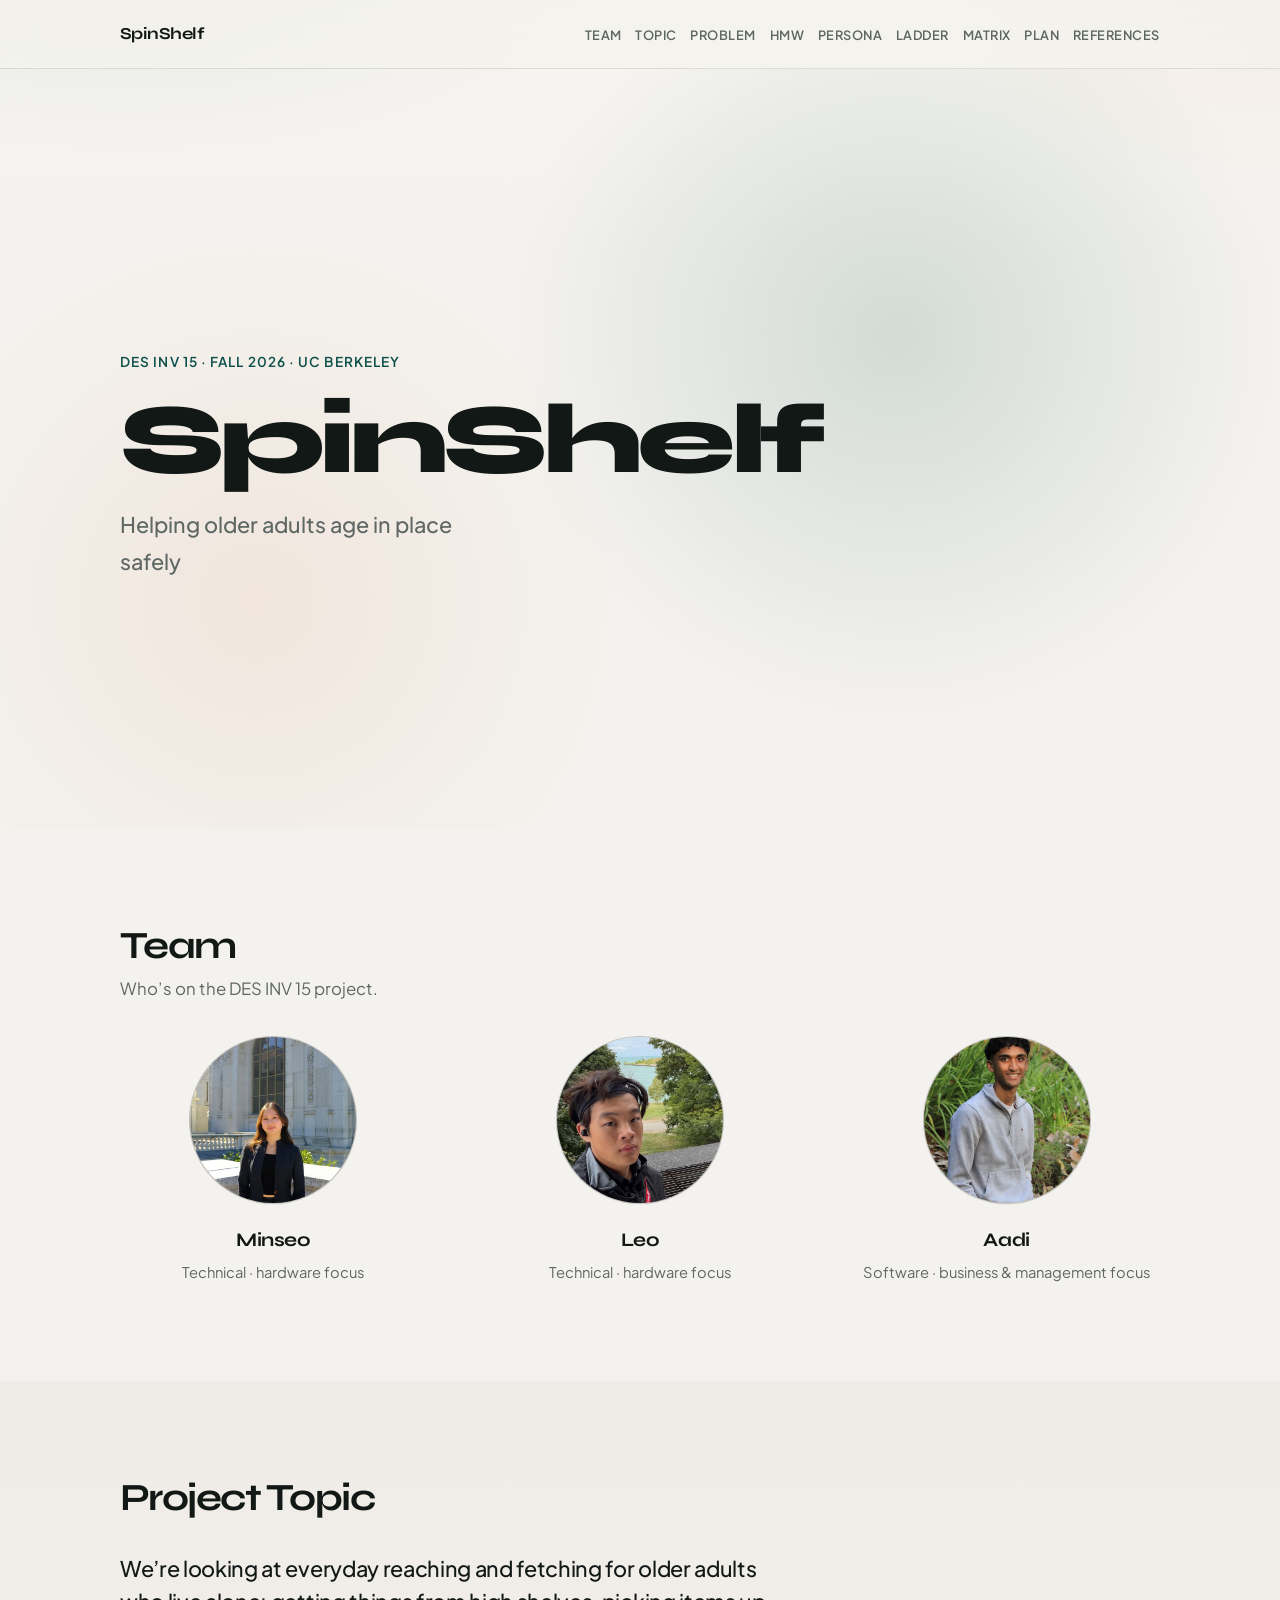
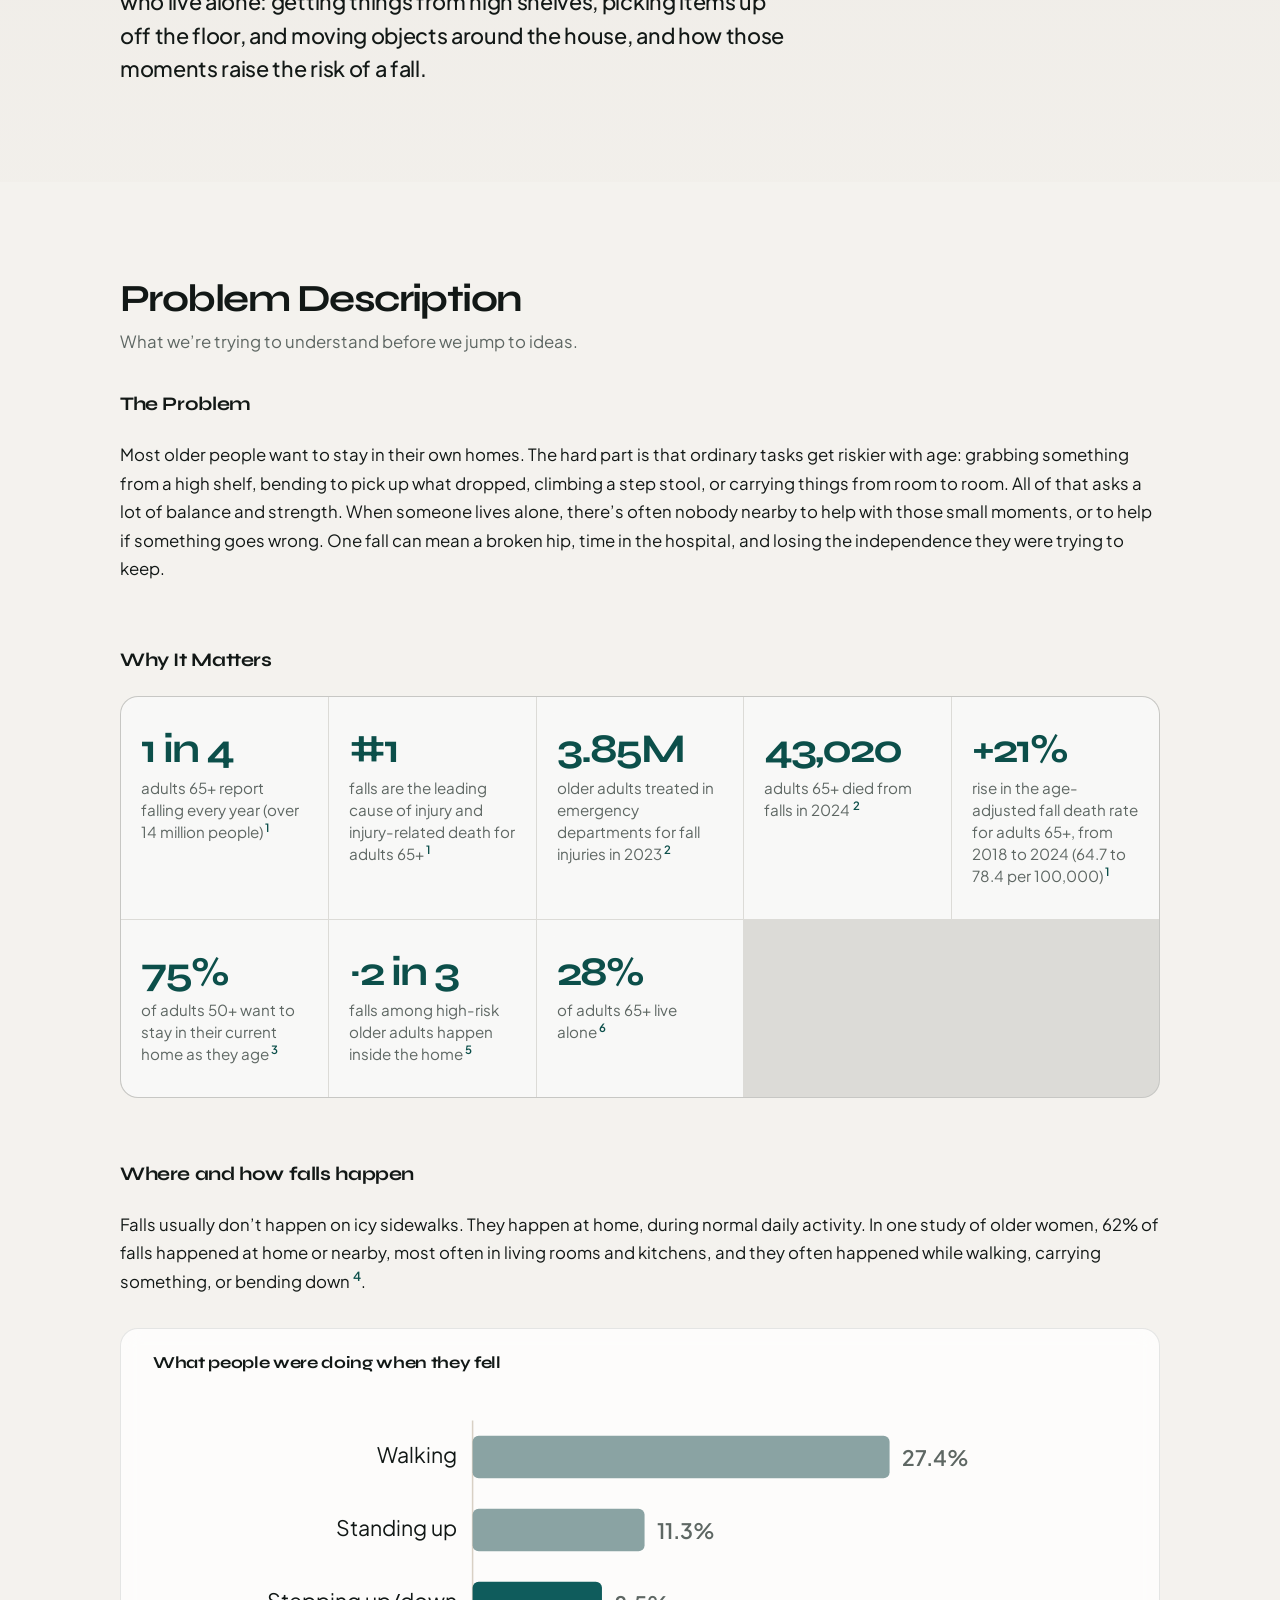
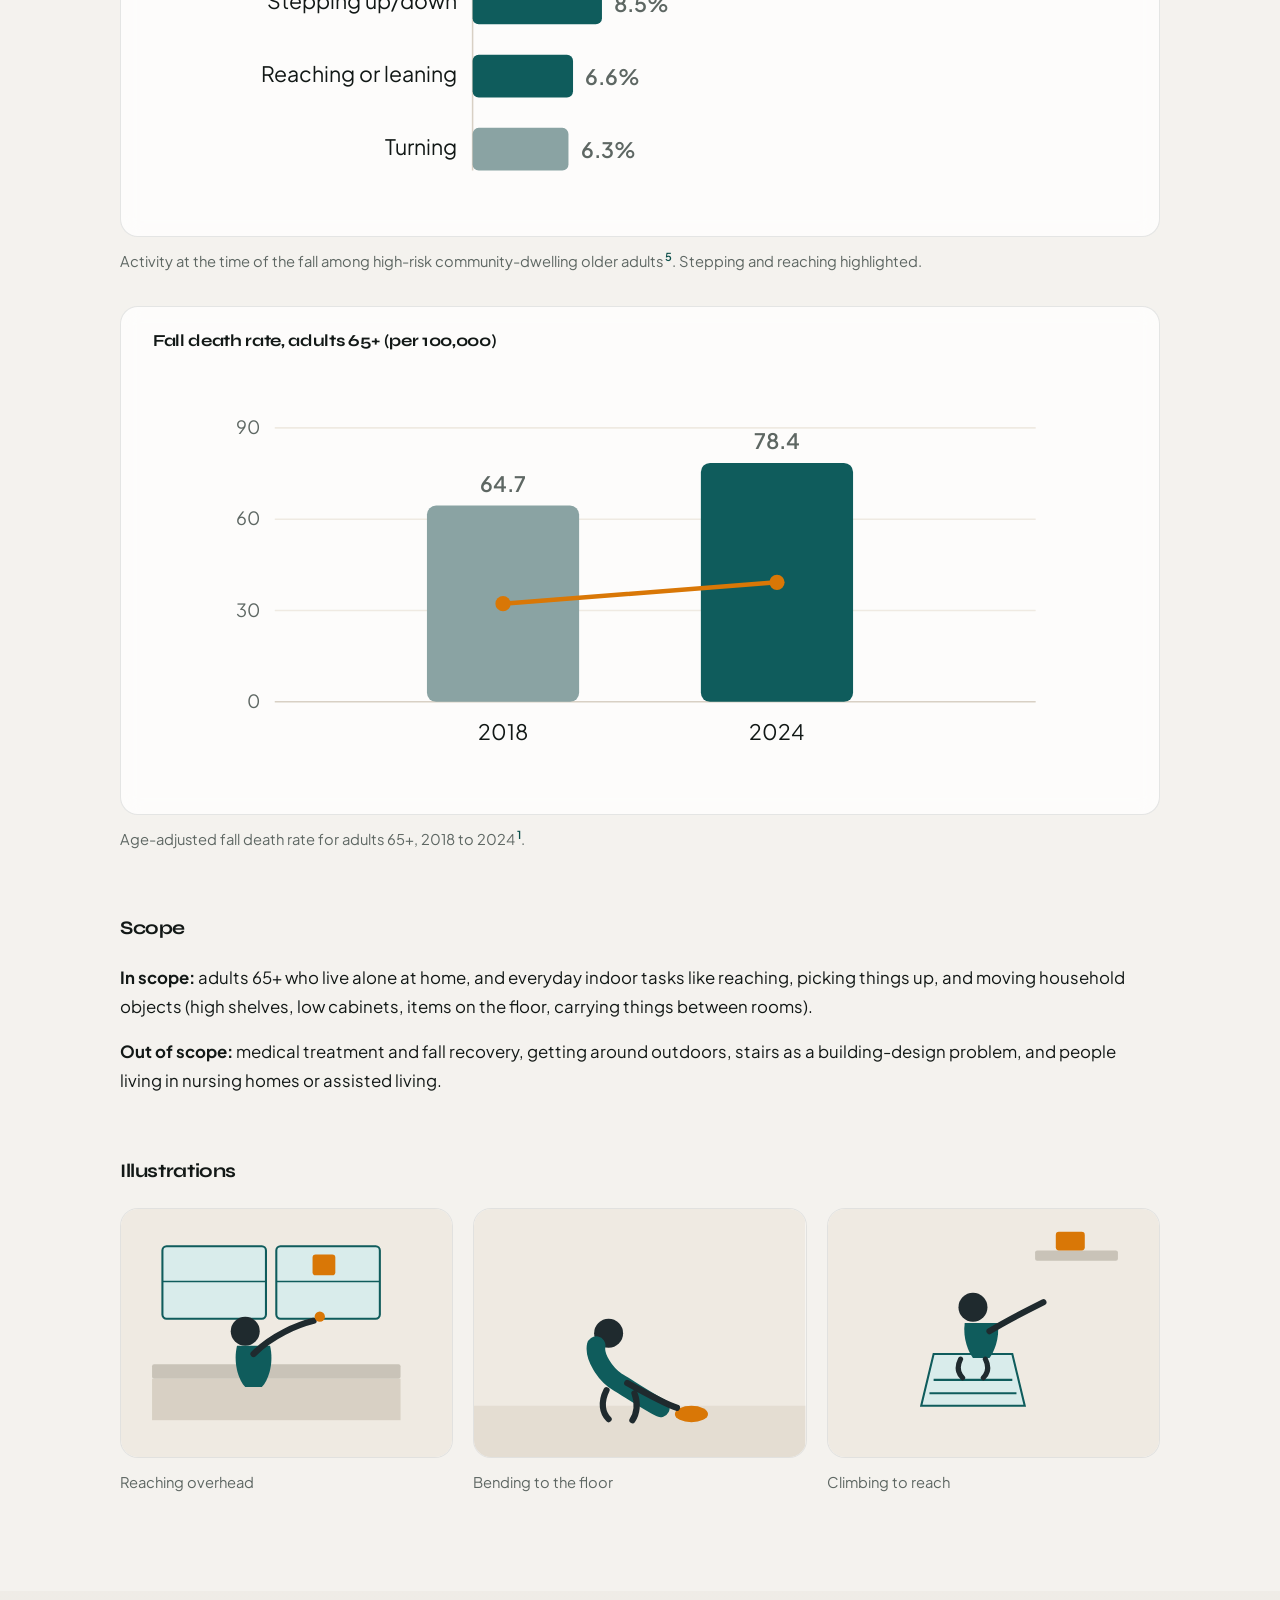
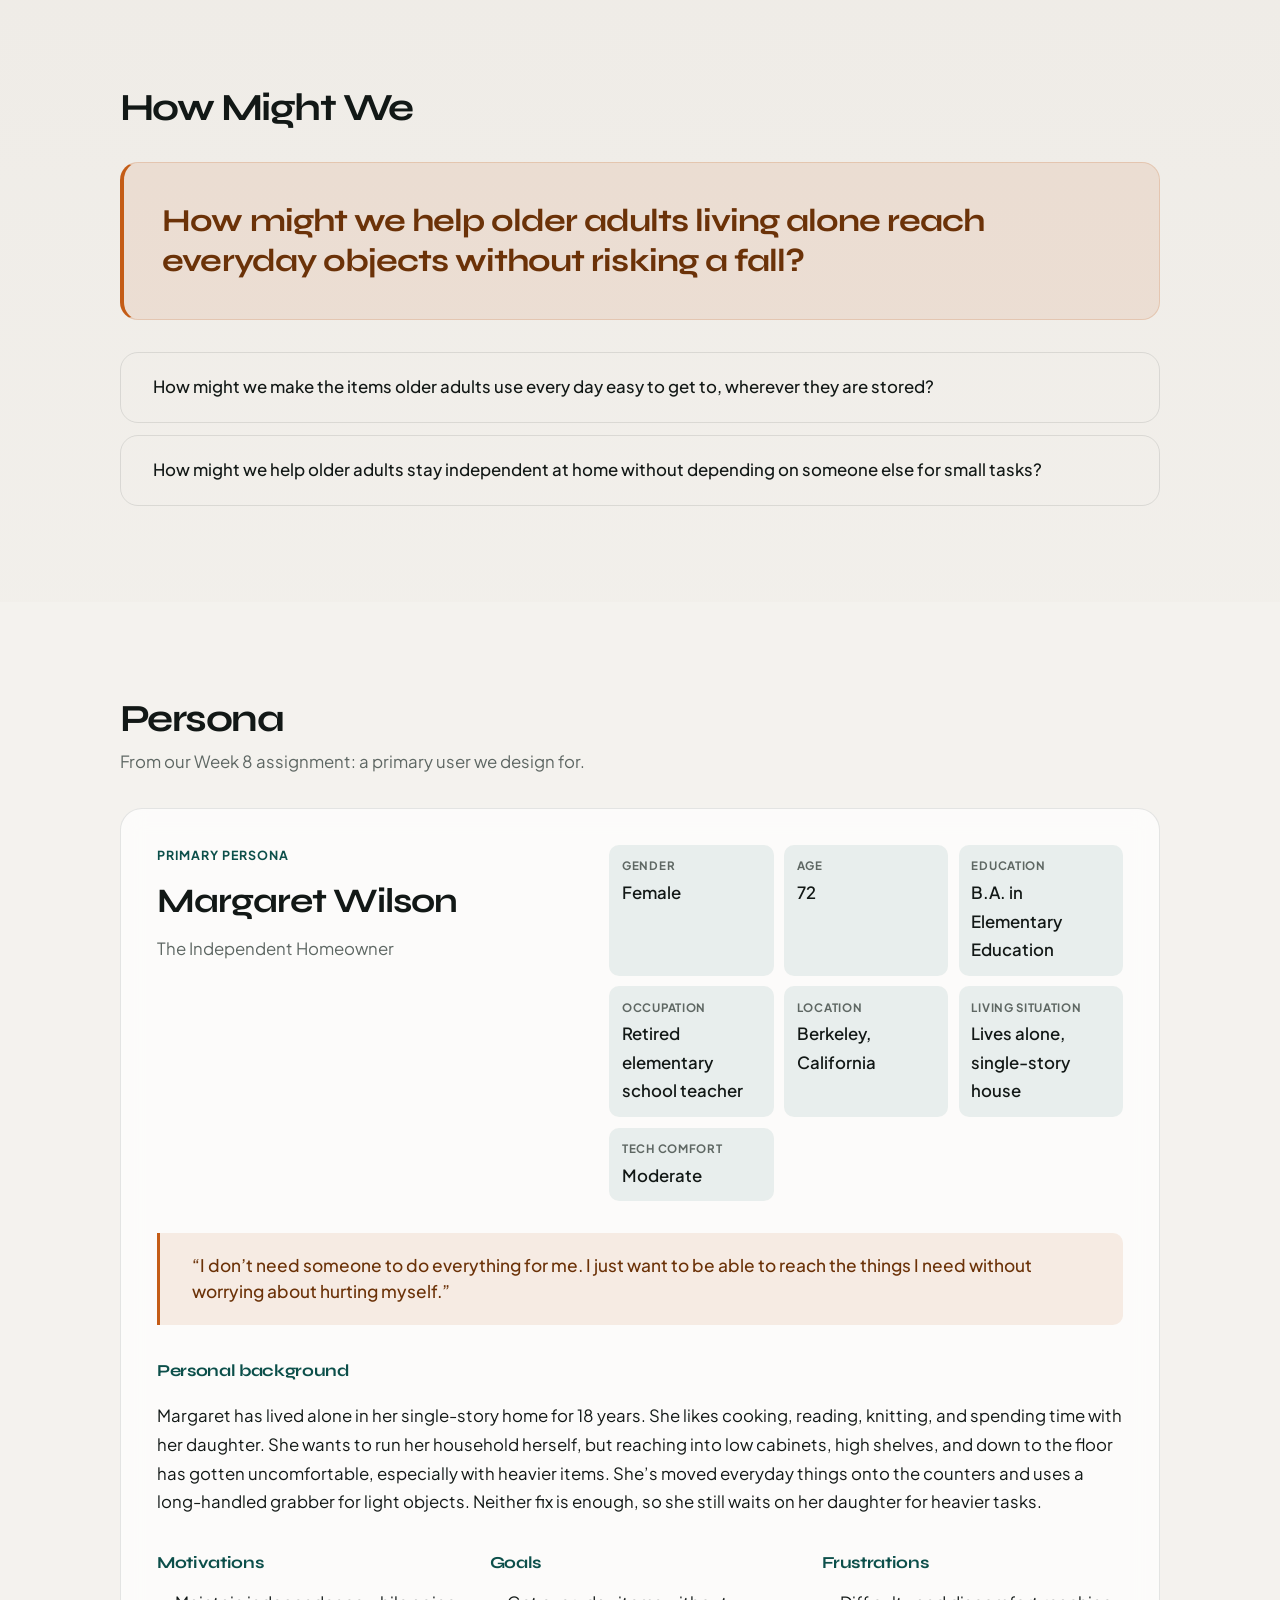
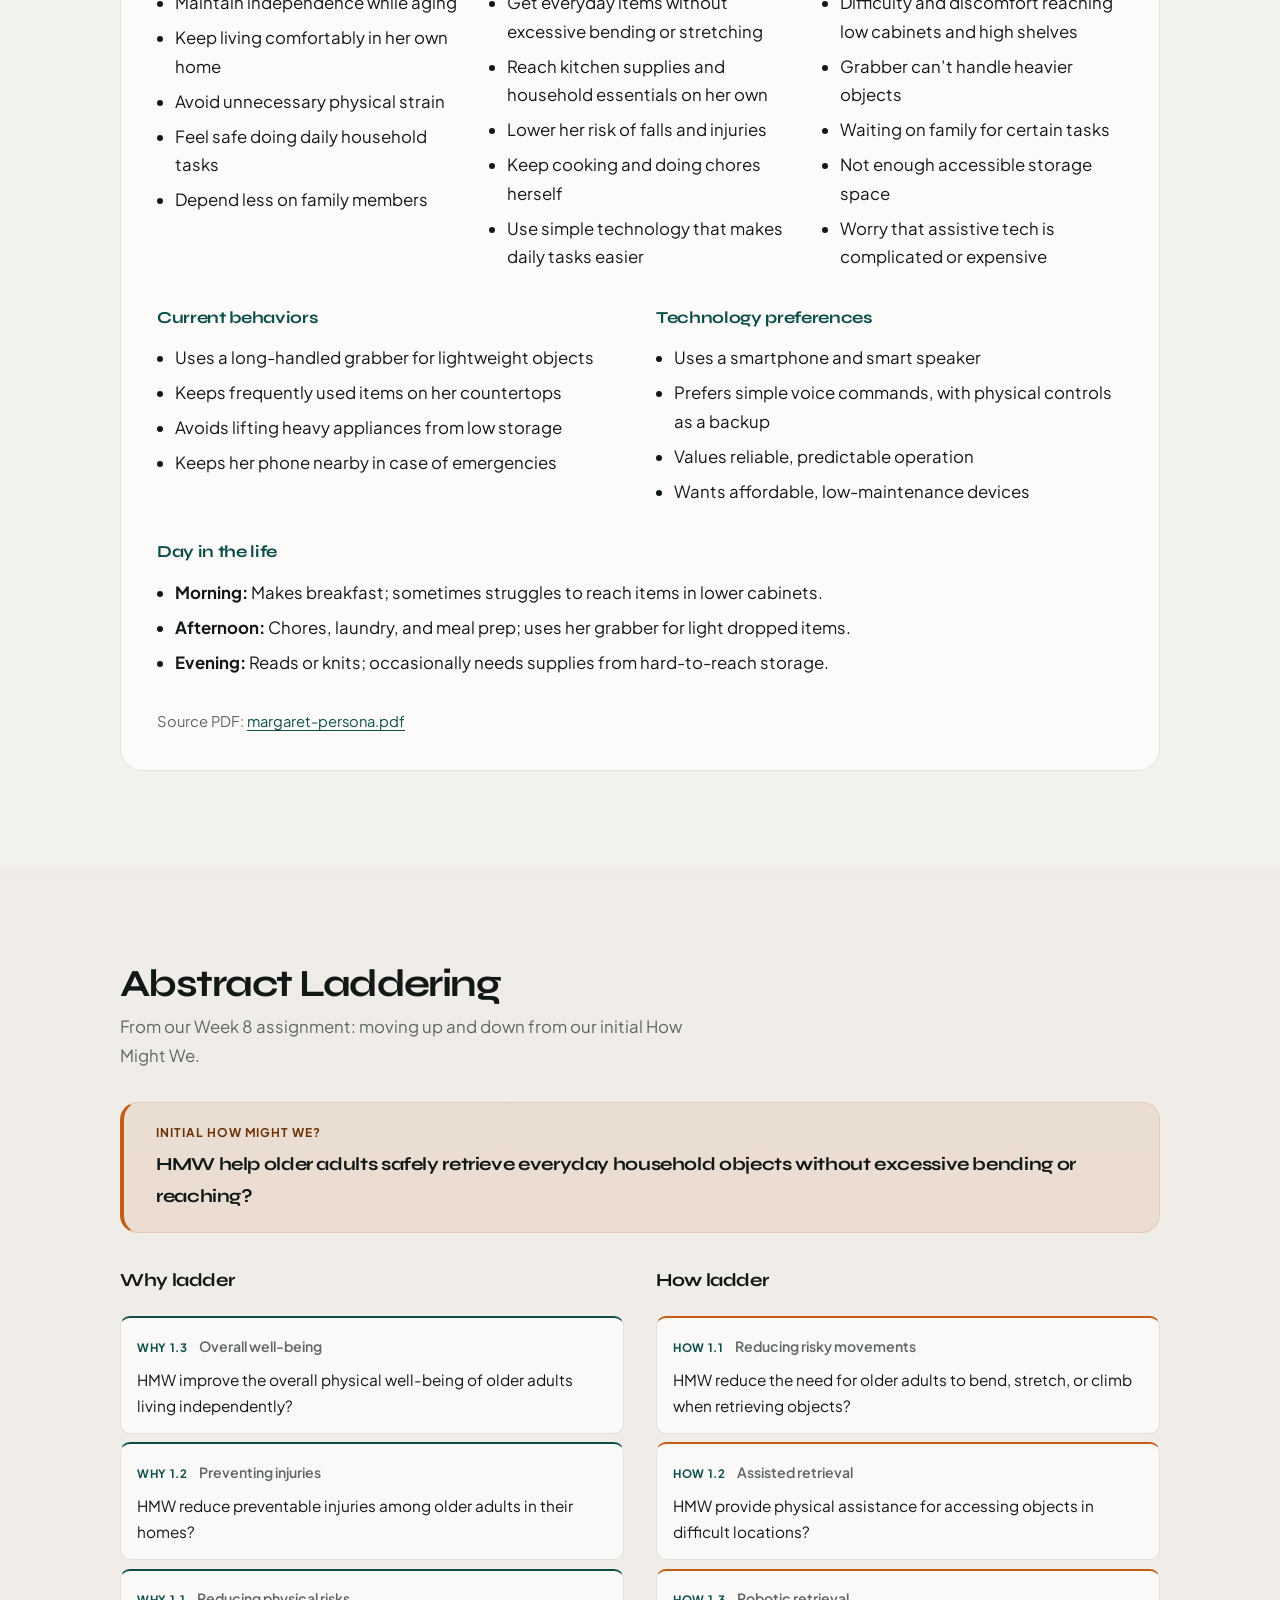
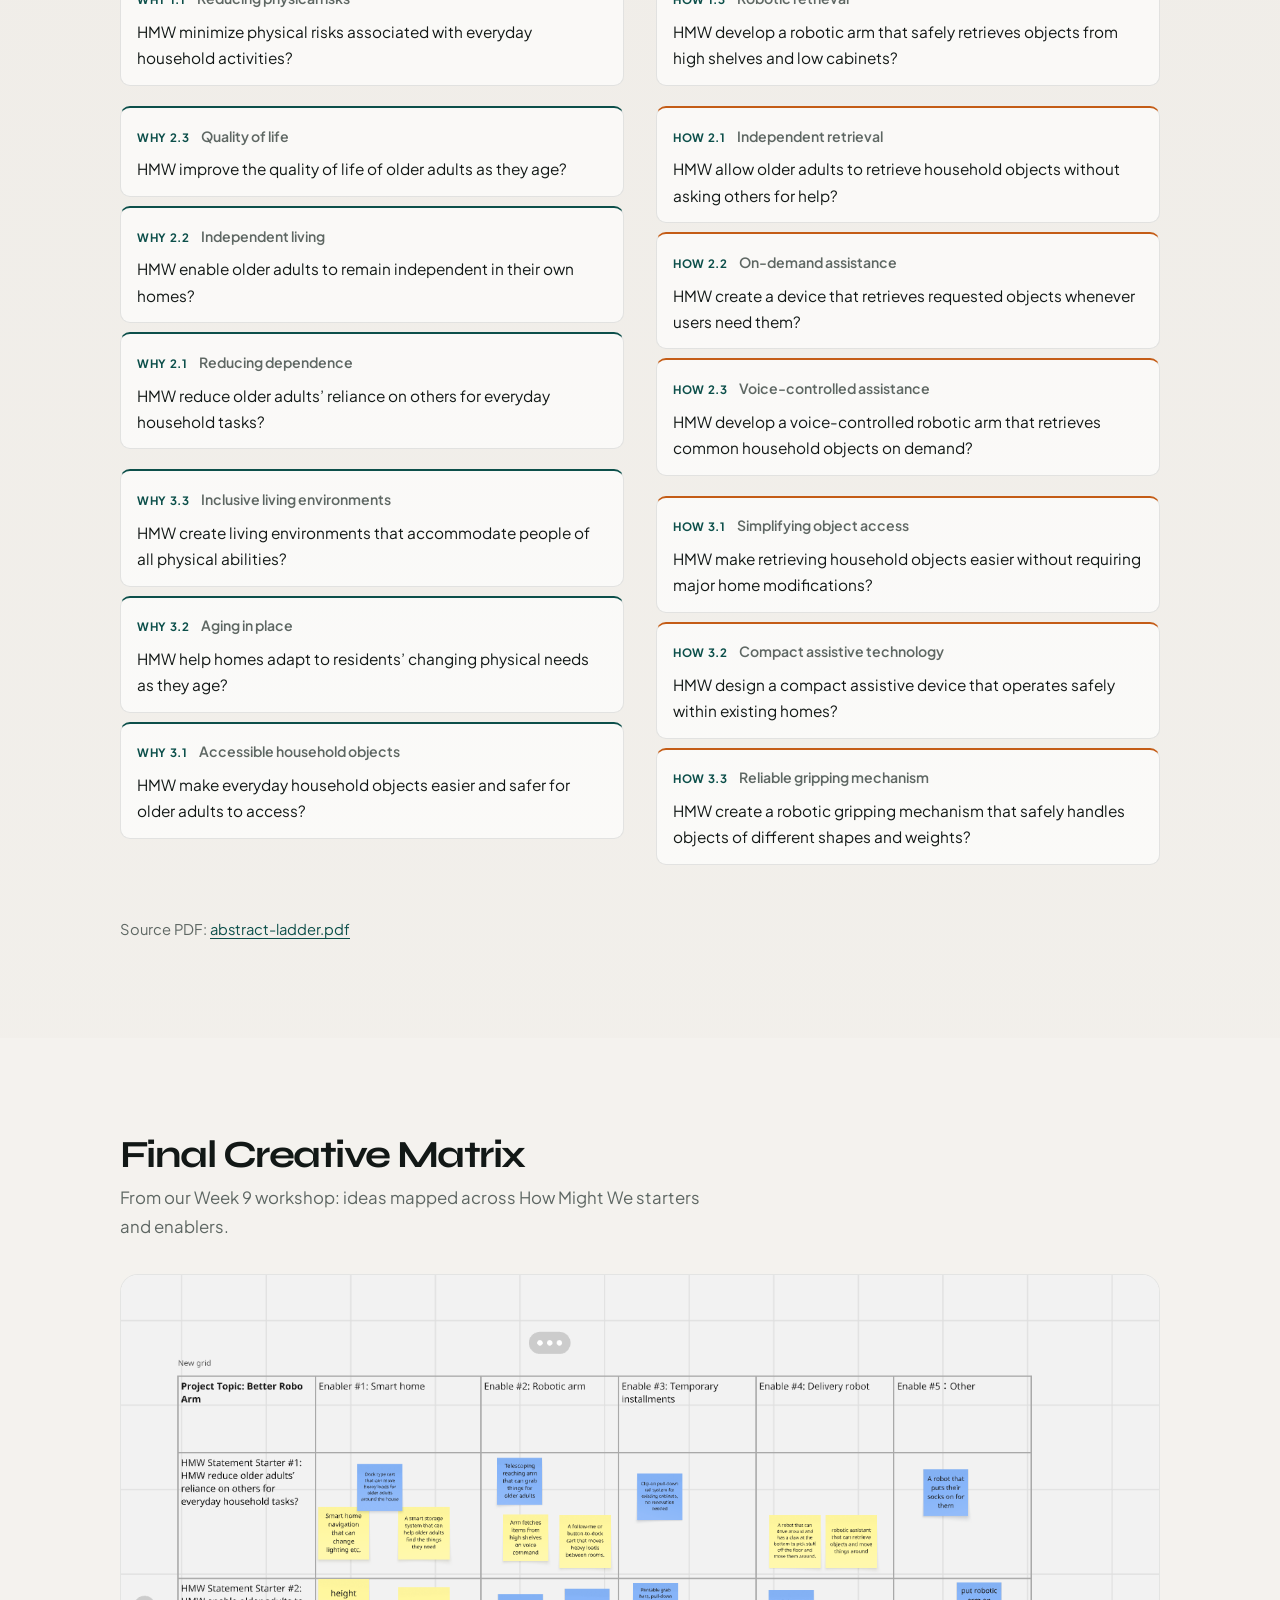
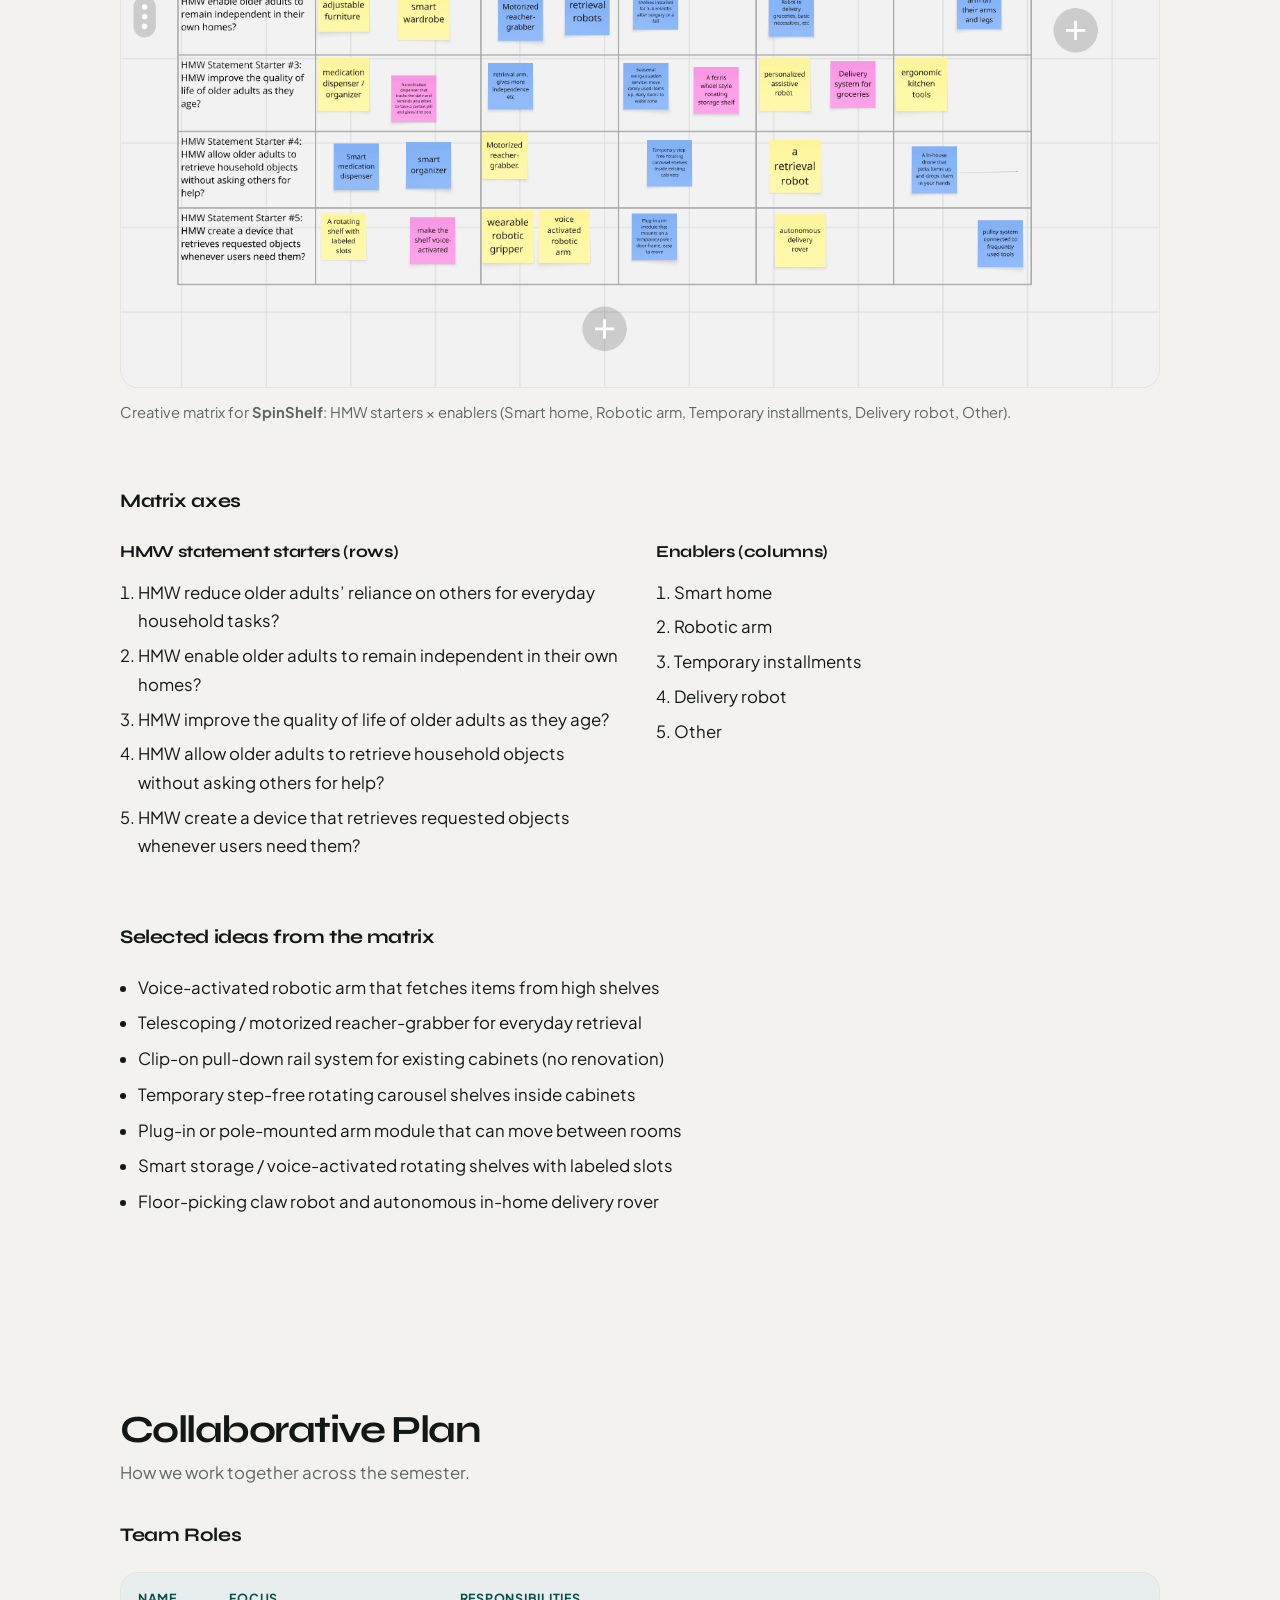
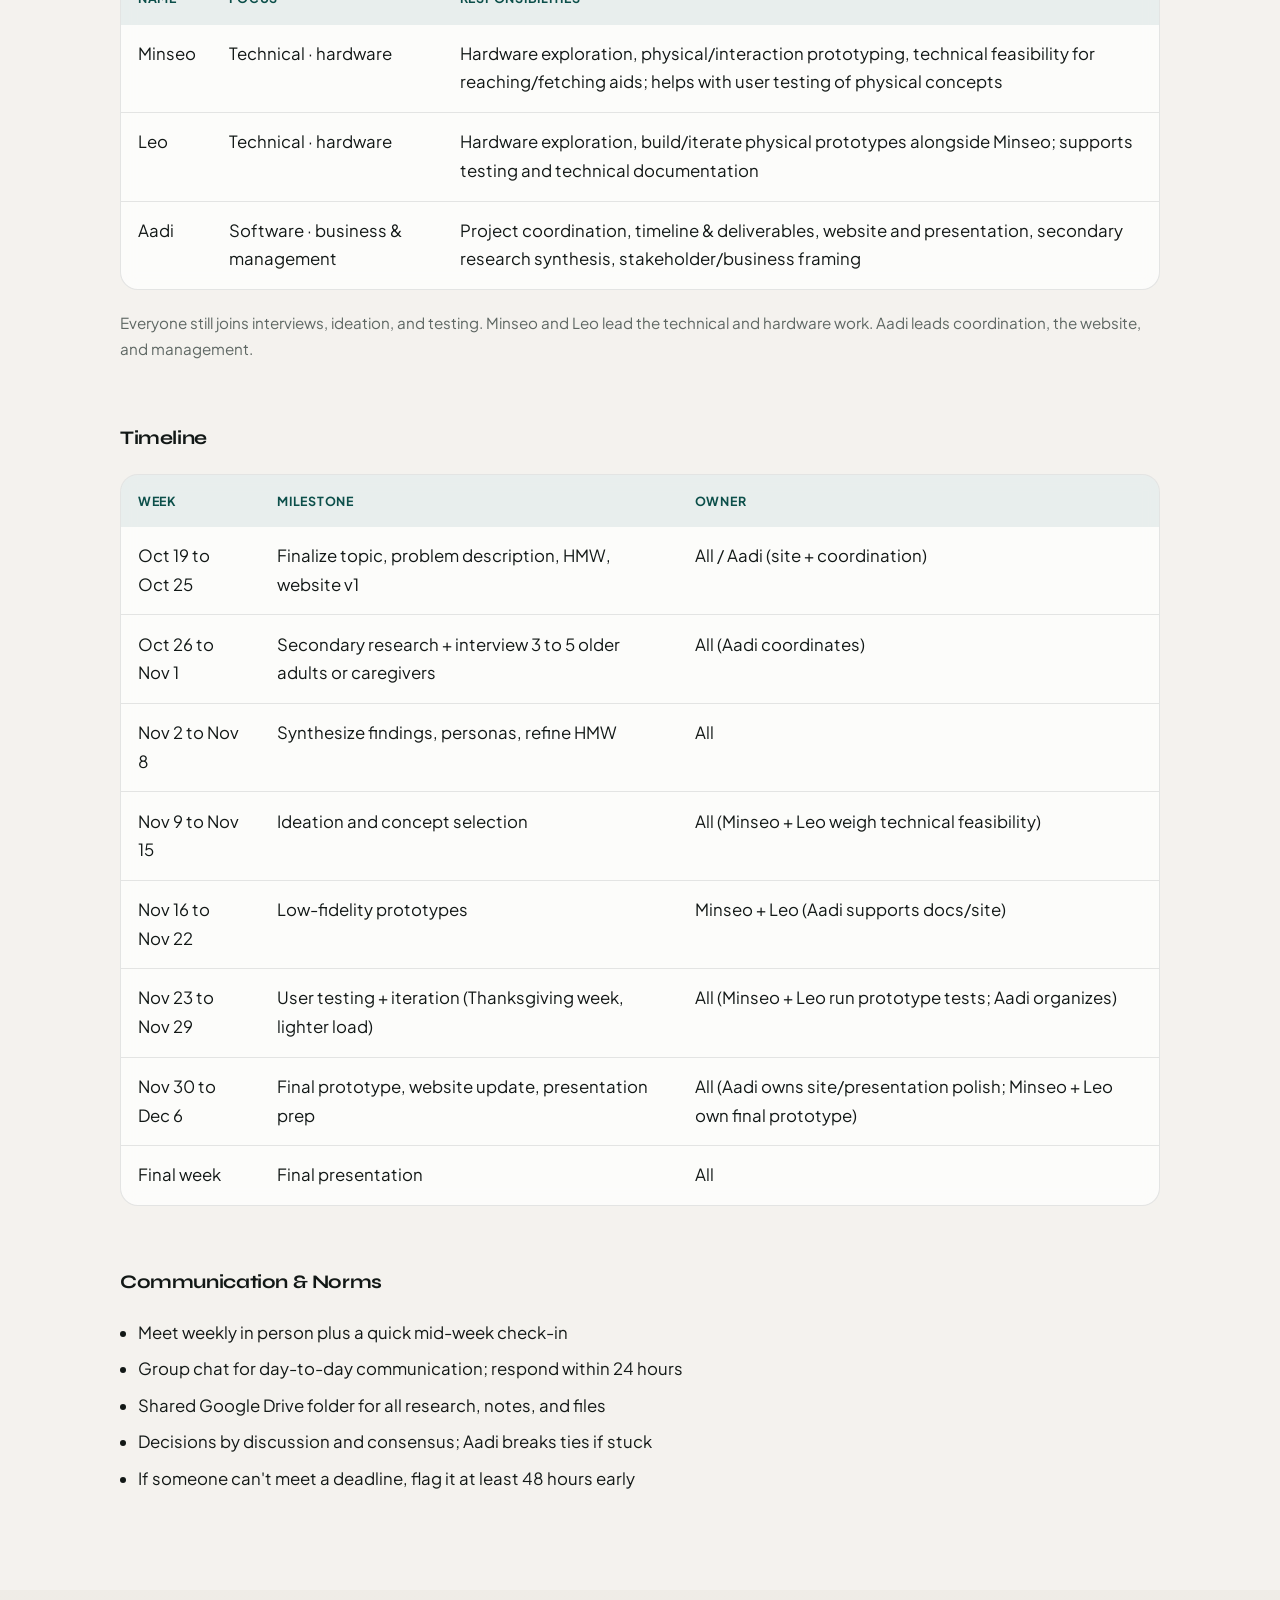
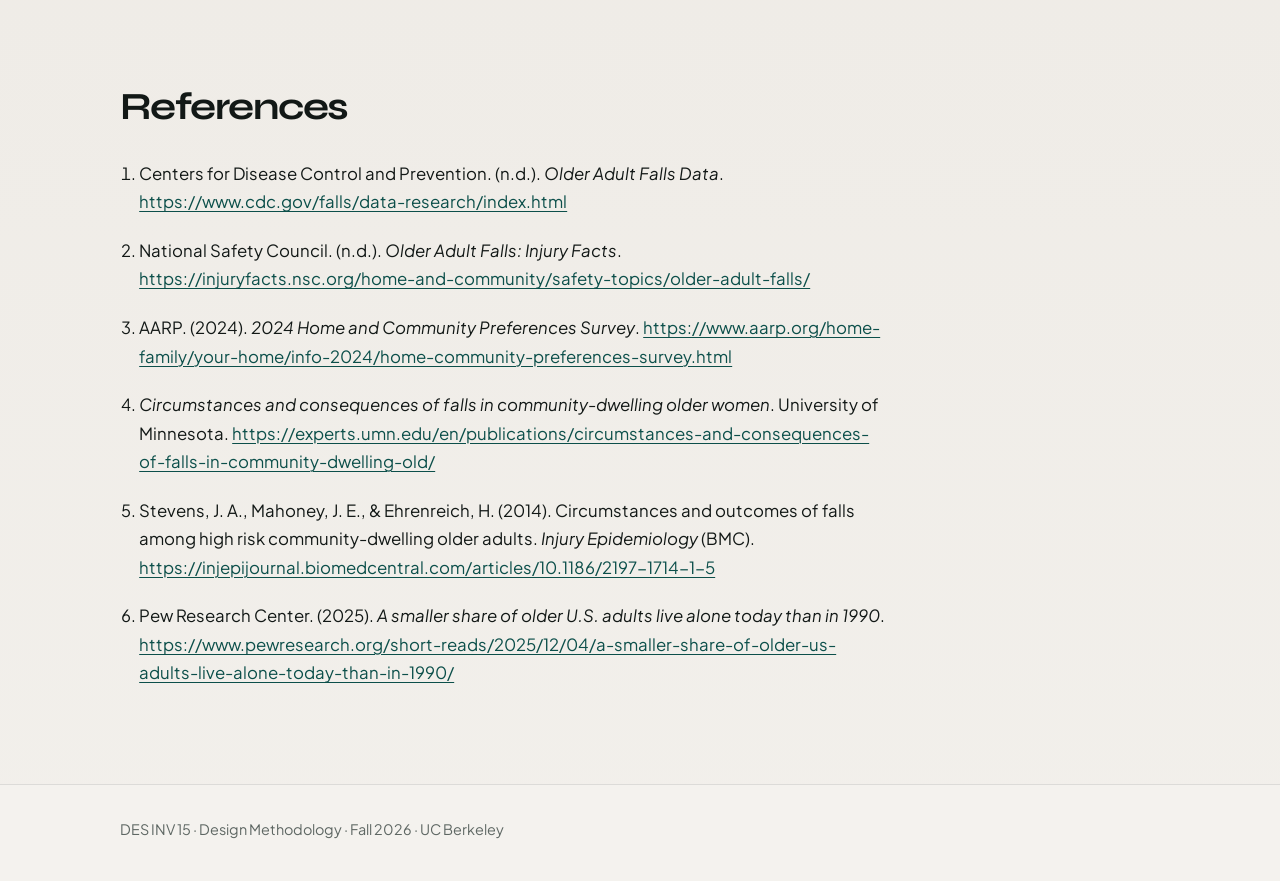
==== index.html @ ace26513 "Rename project to SpinShelf" ====
<!DOCTYPE html>
<html lang="en">
<head>
  <meta charset="UTF-8" />
  <meta name="viewport" content="width=device-width, initial-scale=1" />
  <title>SpinShelf · DES INV 15</title>
  <link rel="preconnect" href="https://fonts.googleapis.com" />
  <link rel="preconnect" href="https://fonts.gstatic.com" crossorigin />
  <link href="https://fonts.googleapis.com/css2?family=Plus+Jakarta+Sans:wght@400;500;600;700&family=Syne:wght@600;700;800&display=swap" rel="stylesheet" />
  <link rel="stylesheet" href="styles.css" />
</head>
<body>
  <a class="skip-link" href="#main">Skip to content</a>

  <header class="site-header">
    <nav class="nav" aria-label="Page sections">
      <a class="nav-brand" href="#hero">SpinShelf</a>
      <ul class="nav-links">
        <li><a href="#team">Team</a></li>
        <li><a href="#topic">Topic</a></li>
        <li><a href="#problem">Problem</a></li>
        <li><a href="#hmw">HMW</a></li>
        <li><a href="#persona">Persona</a></li>
        <li><a href="#ladder">Ladder</a></li>
        <li><a href="#matrix">Matrix</a></li>
        <li><a href="#plan">Plan</a></li>
        <li><a href="#references">References</a></li>
      </ul>
    </nav>
  </header>

  <main id="main">
    <!-- 1. Hero -->
    <section id="hero" class="section section--hero">
      <div class="hero-atmosphere" aria-hidden="true"></div>
      <div class="container hero-content">
        <p class="eyebrow">DES INV 15 · Fall 2026 · UC Berkeley</p>
        <h1 class="hero-title">SpinShelf</h1>
        <p class="hero-subtitle">Helping older adults age in place safely</p>
      </div>
    </section>

    <!-- 2. Team -->
    <section id="team" class="section">
      <div class="container">
        <header class="section-header">
          <h2>Team</h2>
          <p>Who’s on the DES INV 15 project.</p>
        </header>
        <!-- Team names and photos are set: images/minseo.jpg, leo.jpg, aadi.jpg -->
        <div class="team-grid">
          <article class="team-card">
            <div class="media-placeholder media-placeholder--round" data-label="Photo">
              <img
                src="images/minseo.jpg"
                alt="Portrait of Minseo"
                onerror="this.remove();"
              />
            </div>
            <h3>Minseo</h3>
            <p class="muted">Technical · hardware focus</p>
          </article>

          <article class="team-card">
            <div class="media-placeholder media-placeholder--round" data-label="Photo">
              <img
                src="images/leo.jpg"
                alt="Portrait of Leo"
                onerror="this.remove();"
              />
            </div>
            <h3>Leo</h3>
            <p class="muted">Technical · hardware focus</p>
          </article>

          <article class="team-card">
            <div class="media-placeholder media-placeholder--round" data-label="Photo">
              <img
                src="images/aadi.jpg"
                alt="Portrait of Aadi"
                onerror="this.remove();"
              />
            </div>
            <h3>Aadi</h3>
            <p class="muted">Software · business &amp; management focus</p>
          </article>
        </div>
      </div>
    </section>

    <!-- 3. Project Topic -->
    <section id="topic" class="section section--alt">
      <div class="container">
        <header class="section-header">
          <h2>Project Topic</h2>
        </header>
        <p class="lead">
          We’re looking at everyday reaching and fetching for older adults who live alone: getting things from high shelves, picking items up off the floor, and moving objects around the house, and how those moments raise the risk of a fall.
        </p>
      </div>
    </section>

    <!-- 4. Problem Description: problem only; no solutions -->
    <section id="problem" class="section">
      <div class="container">
        <header class="section-header">
          <h2>Problem Description</h2>
          <p>What we’re trying to understand before we jump to ideas.</p>
        </header>

        <div class="subsection" id="problem-the-problem">
          <h3>The Problem</h3>
          <p>
            Most older people want to stay in their own homes. The hard part is that ordinary tasks get riskier with age: grabbing something from a high shelf, bending to pick up what dropped, climbing a step stool, or carrying things from room to room. All of that asks a lot of balance and strength. When someone lives alone, there’s often nobody nearby to help with those small moments, or to help if something goes wrong. One fall can mean a broken hip, time in the hospital, and losing the independence they were trying to keep.
          </p>
        </div>

        <div class="subsection" id="problem-why-it-matters">
          <h3>Why It Matters</h3>
          <div class="stat-grid">
            <article class="stat-card">
              <p class="stat-number">1 in 4</p>
              <p class="stat-text">adults 65+ report falling every year (over 14 million people)<a class="cite" href="#ref-1"><sup>1</sup></a></p>
            </article>
            <article class="stat-card">
              <p class="stat-number">#1</p>
              <p class="stat-text">falls are the leading cause of injury and injury-related death for adults 65+<a class="cite" href="#ref-1"><sup>1</sup></a></p>
            </article>
            <article class="stat-card">
              <p class="stat-number">3.85M</p>
              <p class="stat-text">older adults treated in emergency departments for fall injuries in 2023<a class="cite" href="#ref-2"><sup>2</sup></a></p>
            </article>
            <article class="stat-card">
              <p class="stat-number">43,020</p>
              <p class="stat-text">adults 65+ died from falls in 2024<a class="cite" href="#ref-2"><sup>2</sup></a></p>
            </article>
            <article class="stat-card">
              <p class="stat-number">+21%</p>
              <p class="stat-text">rise in the age-adjusted fall death rate for adults 65+, from 2018 to 2024 (64.7 to 78.4 per 100,000)<a class="cite" href="#ref-1"><sup>1</sup></a></p>
            </article>
            <article class="stat-card">
              <p class="stat-number">75%</p>
              <p class="stat-text">of adults 50+ want to stay in their current home as they age<a class="cite" href="#ref-3"><sup>3</sup></a></p>
            </article>
            <article class="stat-card">
              <p class="stat-number">~2 in 3</p>
              <p class="stat-text">falls among high-risk older adults happen inside the home<a class="cite" href="#ref-5"><sup>5</sup></a></p>
            </article>
            <article class="stat-card">
              <p class="stat-number">28%</p>
              <p class="stat-text">of adults 65+ live alone<a class="cite" href="#ref-6"><sup>6</sup></a></p>
            </article>
          </div>
        </div>

        <div class="subsection" id="problem-where-falls">
          <h3>Where and how falls happen</h3>
          <p>
            Falls usually don’t happen on icy sidewalks. They happen at home, during normal daily activity. In one study of older women, 62% of falls happened at home or nearby, most often in living rooms and kitchens, and they often happened while walking, carrying something, or bending down<a class="cite" href="#ref-4"><sup>4</sup></a>.
          </p>

          <figure class="figure figure--chart">
            <div class="chart-card">
              <h4 class="chart-title">What people were doing when they fell</h4>
              <svg
                class="chart chart--bars"
                viewBox="0 0 640 280"
                role="img"
                aria-labelledby="chart-activities-title chart-activities-desc"
              >
                <title id="chart-activities-title">What people were doing when they fell</title>
                <desc id="chart-activities-desc">
                  Horizontal bar chart: Walking 27.4%, Standing up 11.3%, Stepping up or down 8.5%, Reaching or leaning 6.6%, Turning 6.3%.
                </desc>
                <!-- Axis -->
                <line x1="210" y1="20" x2="210" y2="250" stroke="#d8d0c4" stroke-width="1" />
                <!-- Walking 27.4% → bar width ~ 274 -->
                <text x="200" y="48" text-anchor="end" class="chart-label">Walking</text>
                <rect x="210" y="30" width="274" height="28" rx="4" fill="#8aa3a3" />
                <text x="492" y="50" class="chart-value">27.4%</text>
                <!-- Standing up 11.3% -->
                <text x="200" y="96" text-anchor="end" class="chart-label">Standing up</text>
                <rect x="210" y="78" width="113" height="28" rx="4" fill="#8aa3a3" />
                <text x="331" y="98" class="chart-value">11.3%</text>
                <!-- Stepping (highlight) 8.5% -->
                <text x="200" y="144" text-anchor="end" class="chart-label">Stepping up/down</text>
                <rect x="210" y="126" width="85" height="28" rx="4" fill="#0f5c5c" />
                <text x="303" y="146" class="chart-value">8.5%</text>
                <!-- Reaching (highlight) 6.6% -->
                <text x="200" y="192" text-anchor="end" class="chart-label">Reaching or leaning</text>
                <rect x="210" y="174" width="66" height="28" rx="4" fill="#0f5c5c" />
                <text x="284" y="194" class="chart-value">6.6%</text>
                <!-- Turning 6.3% -->
                <text x="200" y="240" text-anchor="end" class="chart-label">Turning</text>
                <rect x="210" y="222" width="63" height="28" rx="4" fill="#8aa3a3" />
                <text x="281" y="242" class="chart-value">6.3%</text>
              </svg>
            </div>
            <figcaption>
              Activity at the time of the fall among high-risk community-dwelling older adults<a class="cite" href="#ref-5"><sup>5</sup></a>.
              Stepping and reaching highlighted.
            </figcaption>
          </figure>

          <figure class="figure figure--chart">
            <div class="chart-card">
              <h4 class="chart-title">Fall death rate, adults 65+ (per 100,000)</h4>
              <svg
                class="chart chart--rate"
                viewBox="0 0 640 280"
                role="img"
                aria-labelledby="chart-rate-title chart-rate-desc"
              >
                <title id="chart-rate-title">Fall death rate, adults 65+ (per 100,000)</title>
                <desc id="chart-rate-desc">
                  Bar comparison: 2018 age-adjusted fall death rate 64.7 per 100,000; 2024 rate 78.4 per 100,000.
                </desc>
                <!-- Grid lines -->
                <line x1="80" y1="40" x2="580" y2="40" stroke="#efeae2" stroke-width="1" />
                <line x1="80" y1="100" x2="580" y2="100" stroke="#efeae2" stroke-width="1" />
                <line x1="80" y1="160" x2="580" y2="160" stroke="#efeae2" stroke-width="1" />
                <line x1="80" y1="220" x2="580" y2="220" stroke="#d8d0c4" stroke-width="1" />
                <!-- Y scale labels (approx 0 to 90) -->
                <text x="70" y="224" text-anchor="end" class="chart-axis">0</text>
                <text x="70" y="164" text-anchor="end" class="chart-axis">30</text>
                <text x="70" y="104" text-anchor="end" class="chart-axis">60</text>
                <text x="70" y="44" text-anchor="end" class="chart-axis">90</text>
                <!-- Bars: height = value * (180/90) = value * 2; baseline y=220 -->
                <!-- 2018: 64.7 → h=129.4, y=90.6 -->
                <rect x="180" y="91" width="100" height="129" rx="6" fill="#8aa3a3" />
                <text x="230" y="82" text-anchor="middle" class="chart-value">64.7</text>
                <text x="230" y="245" text-anchor="middle" class="chart-label">2018</text>
                <!-- 2024: 78.4 → h=156.8, y=63.2 -->
                <rect x="360" y="63" width="100" height="157" rx="6" fill="#0f5c5c" />
                <text x="410" y="54" text-anchor="middle" class="chart-value">78.4</text>
                <text x="410" y="245" text-anchor="middle" class="chart-label">2024</text>
                <!-- Trend line -->
                <line x1="230" y1="155.5" x2="410" y2="141.5" stroke="#d97706" stroke-width="3" stroke-linecap="round" />
                <circle cx="230" cy="155.5" r="5" fill="#d97706" />
                <circle cx="410" cy="141.5" r="5" fill="#d97706" />
              </svg>
            </div>
            <figcaption>
              Age-adjusted fall death rate for adults 65+, 2018 to 2024<a class="cite" href="#ref-1"><sup>1</sup></a>.
            </figcaption>
          </figure>
        </div>

        <div class="subsection" id="problem-scope">
          <h3>Scope</h3>
          <p>
            <strong>In scope:</strong> adults 65+ who live alone at home, and everyday indoor tasks like reaching, picking things up, and moving household objects (high shelves, low cabinets, items on the floor, carrying things between rooms).
          </p>
          <p>
            <strong>Out of scope:</strong> medical treatment and fall recovery, getting around outdoors, stairs as a building-design problem, and people living in nursing homes or assisted living.
          </p>
        </div>

        <div class="subsection" id="problem-illustrations">
          <h3>Illustrations</h3>
          <!-- These inline SVGs can be swapped for real photos later -->
          <div class="figure-grid">
            <figure class="figure">
              <div class="illustration" aria-hidden="true">
                <svg viewBox="0 0 320 240" xmlns="http://www.w3.org/2000/svg">
                  <rect width="320" height="240" fill="#efeae2" rx="12" />
                  <!-- Cabinets -->
                  <rect x="40" y="36" width="100" height="70" rx="4" fill="#d9eceb" stroke="#0f5c5c" stroke-width="2" />
                  <rect x="150" y="36" width="100" height="70" rx="4" fill="#d9eceb" stroke="#0f5c5c" stroke-width="2" />
                  <line x1="40" y1="70" x2="140" y2="70" stroke="#0f5c5c" stroke-width="1.5" />
                  <line x1="150" y1="70" x2="250" y2="70" stroke="#0f5c5c" stroke-width="1.5" />
                  <!-- Jar on shelf -->
                  <rect x="185" y="44" width="22" height="20" rx="3" fill="#d97706" />
                  <!-- Counter -->
                  <rect x="30" y="150" width="240" height="14" rx="2" fill="#c9c3b8" />
                  <rect x="30" y="164" width="240" height="40" fill="#d8d0c4" />
                  <!-- Person reaching -->
                  <circle cx="120" cy="118" r="14" fill="#1f2a2e" />
                  <path d="M112 132c-4 18 2 34 8 40h16c6-6 12-22 8-40z" fill="#0f5c5c" />
                  <path d="M128 140c18-18 42-28 58-32" fill="none" stroke="#1f2a2e" stroke-width="6" stroke-linecap="round" />
                  <circle cx="192" cy="104" r="5" fill="#d97706" />
                </svg>
              </div>
              <figcaption>Reaching overhead</figcaption>
            </figure>
            <figure class="figure">
              <div class="illustration" aria-hidden="true">
                <svg viewBox="0 0 320 240" xmlns="http://www.w3.org/2000/svg">
                  <rect width="320" height="240" fill="#efeae2" rx="12" />
                  <!-- Floor -->
                  <rect x="0" y="190" width="320" height="50" fill="#e4ddd2" />
                  <!-- Dropped item -->
                  <ellipse cx="210" cy="198" rx="16" ry="8" fill="#d97706" />
                  <!-- Person bending -->
                  <circle cx="130" cy="120" r="14" fill="#1f2a2e" />
                  <path d="M118 132c-2 10 8 28 22 36 10 6 28 18 40 24" fill="none" stroke="#0f5c5c" stroke-width="18" stroke-linecap="round" />
                  <path d="M148 168c18 10 36 20 48 24" fill="none" stroke="#1f2a2e" stroke-width="6" stroke-linecap="round" />
                  <path d="M128 175c-6 12-4 22 2 28" fill="none" stroke="#1f2a2e" stroke-width="6" stroke-linecap="round" />
                  <path d="M155 178c4 10 2 20-2 26" fill="none" stroke="#1f2a2e" stroke-width="6" stroke-linecap="round" />
                </svg>
              </div>
              <figcaption>Bending to the floor</figcaption>
            </figure>
            <figure class="figure">
              <div class="illustration" aria-hidden="true">
                <svg viewBox="0 0 320 240" xmlns="http://www.w3.org/2000/svg">
                  <rect width="320" height="240" fill="#efeae2" rx="12" />
                  <!-- Wall shelf -->
                  <rect x="200" y="40" width="80" height="10" rx="2" fill="#c9c3b8" />
                  <rect x="220" y="22" width="28" height="18" rx="3" fill="#d97706" />
                  <!-- Step stool -->
                  <path d="M90 190h100l-12-50H102z" fill="#d9eceb" stroke="#0f5c5c" stroke-width="2" />
                  <line x1="102" y1="165" x2="178" y2="165" stroke="#0f5c5c" stroke-width="2" />
                  <line x1="98" y1="178" x2="182" y2="178" stroke="#0f5c5c" stroke-width="2" />
                  <!-- Person on stool reaching -->
                  <circle cx="140" cy="95" r="14" fill="#1f2a2e" />
                  <path d="M132 110c-2 16 4 28 8 34h16c4-6 10-18 8-34z" fill="#0f5c5c" />
                  <path d="M156 118c20-12 40-22 52-28" fill="none" stroke="#1f2a2e" stroke-width="6" stroke-linecap="round" />
                  <path d="M128 145c-4 8-2 14 2 18" fill="none" stroke="#1f2a2e" stroke-width="5" stroke-linecap="round" />
                  <path d="M152 145c4 8 2 14-2 18" fill="none" stroke="#1f2a2e" stroke-width="5" stroke-linecap="round" />
                </svg>
              </div>
              <figcaption>Climbing to reach</figcaption>
            </figure>
          </div>
        </div>
      </div>
    </section>

    <!-- 5. How Might We -->
    <section id="hmw" class="section section--alt">
      <div class="container">
        <header class="section-header">
          <h2>How Might We</h2>
        </header>
        <div class="hmw-callout" role="note">
          <p>How might we help older adults living alone reach everyday objects without risking a fall?</p>
        </div>
        <ul class="hmw-secondary">
          <li>How might we make the items older adults use every day easy to get to, wherever they are stored?</li>
          <li>How might we help older adults stay independent at home without depending on someone else for small tasks?</li>
        </ul>
      </div>
    </section>

    <!-- 6. Persona -->
    <section id="persona" class="section">
      <div class="container">
        <header class="section-header">
          <h2>Persona</h2>
          <p>From our Week 8 assignment: a primary user we design for.</p>
        </header>

        <article class="persona-card">
          <div class="persona-intro">
            <div class="persona-identity">
              <p class="persona-kicker">Primary persona</p>
              <h3>Margaret Wilson</h3>
              <p class="persona-tagline">The Independent Homeowner</p>
            </div>
            <dl class="persona-meta">
              <div><dt>Gender</dt><dd>Female</dd></div>
              <div><dt>Age</dt><dd>72</dd></div>
              <div><dt>Education</dt><dd>B.A. in Elementary Education</dd></div>
              <div><dt>Occupation</dt><dd>Retired elementary school teacher</dd></div>
              <div><dt>Location</dt><dd>Berkeley, California</dd></div>
              <div><dt>Living situation</dt><dd>Lives alone, single-story house</dd></div>
              <div><dt>Tech comfort</dt><dd>Moderate</dd></div>
            </dl>
          </div>

          <blockquote class="persona-quote">
            “I don’t need someone to do everything for me. I just want to be able to reach the things I need without worrying about hurting myself.”
          </blockquote>

          <div class="persona-body">
            <div class="subsection">
              <h3>Personal background</h3>
              <p>
                Margaret has lived alone in her single-story home for 18 years. She likes cooking, reading, knitting, and spending time with her daughter. She wants to run her household herself, but reaching into low cabinets, high shelves, and down to the floor has gotten uncomfortable, especially with heavier items. She’s moved everyday things onto the counters and uses a long-handled grabber for light objects. Neither fix is enough, so she still waits on her daughter for heavier tasks.
              </p>
            </div>

            <div class="persona-columns">
              <div>
                <h3>Motivations</h3>
                <ul>
                  <li>Maintain independence while aging</li>
                  <li>Keep living comfortably in her own home</li>
                  <li>Avoid unnecessary physical strain</li>
                  <li>Feel safe doing daily household tasks</li>
                  <li>Depend less on family members</li>
                </ul>
              </div>
              <div>
                <h3>Goals</h3>
                <ul>
                  <li>Get everyday items without excessive bending or stretching</li>
                  <li>Reach kitchen supplies and household essentials on her own</li>
                  <li>Lower her risk of falls and injuries</li>
                  <li>Keep cooking and doing chores herself</li>
                  <li>Use simple technology that makes daily tasks easier</li>
                </ul>
              </div>
              <div>
                <h3>Frustrations</h3>
                <ul>
                  <li>Difficulty and discomfort reaching low cabinets and high shelves</li>
                  <li>Grabber can’t handle heavier objects</li>
                  <li>Waiting on family for certain tasks</li>
                  <li>Not enough accessible storage space</li>
                  <li>Worry that assistive tech is complicated or expensive</li>
                </ul>
              </div>
            </div>

            <div class="persona-columns persona-columns--two">
              <div>
                <h3>Current behaviors</h3>
                <ul>
                  <li>Uses a long-handled grabber for lightweight objects</li>
                  <li>Keeps frequently used items on her countertops</li>
                  <li>Avoids lifting heavy appliances from low storage</li>
                  <li>Keeps her phone nearby in case of emergencies</li>
                </ul>
              </div>
              <div>
                <h3>Technology preferences</h3>
                <ul>
                  <li>Uses a smartphone and smart speaker</li>
                  <li>Prefers simple voice commands, with physical controls as a backup</li>
                  <li>Values reliable, predictable operation</li>
                  <li>Wants affordable, low-maintenance devices</li>
                </ul>
              </div>
            </div>

            <div class="subsection">
              <h3>Day in the life</h3>
              <ul class="day-list">
                <li><strong>Morning:</strong> Makes breakfast; sometimes struggles to reach items in lower cabinets.</li>
                <li><strong>Afternoon:</strong> Chores, laundry, and meal prep; uses her grabber for light dropped items.</li>
                <li><strong>Evening:</strong> Reads or knits; occasionally needs supplies from hard-to-reach storage.</li>
              </ul>
            </div>
          </div>

          <p class="source-link">
            Source PDF:
            <a href="images/margaret-persona.pdf" target="_blank" rel="noopener noreferrer">margaret-persona.pdf</a>
          </p>
        </article>
      </div>
    </section>

    <!-- 7. Abstract Laddering -->
    <section id="ladder" class="section section--alt">
      <div class="container">
        <header class="section-header">
          <h2>Abstract Laddering</h2>
          <p>From our Week 8 assignment: moving up and down from our initial How Might We.</p>
        </header>

        <div class="ladder-seed">
          <p class="ladder-seed-label">Initial How might we?</p>
          <p>HMW help older adults safely retrieve everyday household objects without excessive bending or reaching?</p>
        </div>

        <div class="ladder-board" aria-label="Abstract laddering board">
          <div class="ladder-col">
            <h3 class="ladder-col-title">Why ladder</h3>
            <ol class="ladder-rungs ladder-rungs--why" reversed>
              <li>
                <span class="ladder-code">Why 1.3</span>
                <span class="ladder-theme">Overall well-being</span>
                <p>HMW improve the overall physical well-being of older adults living independently?</p>
              </li>
              <li>
                <span class="ladder-code">Why 1.2</span>
                <span class="ladder-theme">Preventing injuries</span>
                <p>HMW reduce preventable injuries among older adults in their homes?</p>
              </li>
              <li>
                <span class="ladder-code">Why 1.1</span>
                <span class="ladder-theme">Reducing physical risks</span>
                <p>HMW minimize physical risks associated with everyday household activities?</p>
              </li>
            </ol>
            <ol class="ladder-rungs ladder-rungs--why" reversed>
              <li>
                <span class="ladder-code">Why 2.3</span>
                <span class="ladder-theme">Quality of life</span>
                <p>HMW improve the quality of life of older adults as they age?</p>
              </li>
              <li>
                <span class="ladder-code">Why 2.2</span>
                <span class="ladder-theme">Independent living</span>
                <p>HMW enable older adults to remain independent in their own homes?</p>
              </li>
              <li>
                <span class="ladder-code">Why 2.1</span>
                <span class="ladder-theme">Reducing dependence</span>
                <p>HMW reduce older adults’ reliance on others for everyday household tasks?</p>
              </li>
            </ol>
            <ol class="ladder-rungs ladder-rungs--why" reversed>
              <li>
                <span class="ladder-code">Why 3.3</span>
                <span class="ladder-theme">Inclusive living environments</span>
                <p>HMW create living environments that accommodate people of all physical abilities?</p>
              </li>
              <li>
                <span class="ladder-code">Why 3.2</span>
                <span class="ladder-theme">Aging in place</span>
                <p>HMW help homes adapt to residents’ changing physical needs as they age?</p>
              </li>
              <li>
                <span class="ladder-code">Why 3.1</span>
                <span class="ladder-theme">Accessible household objects</span>
                <p>HMW make everyday household objects easier and safer for older adults to access?</p>
              </li>
            </ol>
          </div>

          <div class="ladder-col">
            <h3 class="ladder-col-title">How ladder</h3>
            <ol class="ladder-rungs ladder-rungs--how">
              <li>
                <span class="ladder-code">How 1.1</span>
                <span class="ladder-theme">Reducing risky movements</span>
                <p>HMW reduce the need for older adults to bend, stretch, or climb when retrieving objects?</p>
              </li>
              <li>
                <span class="ladder-code">How 1.2</span>
                <span class="ladder-theme">Assisted retrieval</span>
                <p>HMW provide physical assistance for accessing objects in difficult locations?</p>
              </li>
              <li>
                <span class="ladder-code">How 1.3</span>
                <span class="ladder-theme">Robotic retrieval</span>
                <p>HMW develop a robotic arm that safely retrieves objects from high shelves and low cabinets?</p>
              </li>
            </ol>
            <ol class="ladder-rungs ladder-rungs--how">
              <li>
                <span class="ladder-code">How 2.1</span>
                <span class="ladder-theme">Independent retrieval</span>
                <p>HMW allow older adults to retrieve household objects without asking others for help?</p>
              </li>
              <li>
                <span class="ladder-code">How 2.2</span>
                <span class="ladder-theme">On-demand assistance</span>
                <p>HMW create a device that retrieves requested objects whenever users need them?</p>
              </li>
              <li>
                <span class="ladder-code">How 2.3</span>
                <span class="ladder-theme">Voice-controlled assistance</span>
                <p>HMW develop a voice-controlled robotic arm that retrieves common household objects on demand?</p>
              </li>
            </ol>
            <ol class="ladder-rungs ladder-rungs--how">
              <li>
                <span class="ladder-code">How 3.1</span>
                <span class="ladder-theme">Simplifying object access</span>
                <p>HMW make retrieving household objects easier without requiring major home modifications?</p>
              </li>
              <li>
                <span class="ladder-code">How 3.2</span>
                <span class="ladder-theme">Compact assistive technology</span>
                <p>HMW design a compact assistive device that operates safely within existing homes?</p>
              </li>
              <li>
                <span class="ladder-code">How 3.3</span>
                <span class="ladder-theme">Reliable gripping mechanism</span>
                <p>HMW create a robotic gripping mechanism that safely handles objects of different shapes and weights?</p>
              </li>
            </ol>
          </div>
        </div>

        <p class="source-link">
          Source PDF:
          <a href="images/abstract-ladder.pdf" target="_blank" rel="noopener noreferrer">abstract-ladder.pdf</a>
        </p>
      </div>
    </section>

    <!-- 8. Creative Matrix -->
    <section id="matrix" class="section">
      <div class="container">
        <header class="section-header">
          <h2>Final Creative Matrix</h2>
          <p>From our Week 9 workshop: ideas mapped across How Might We starters and enablers.</p>
        </header>

        <figure class="figure figure--matrix">
          <div class="matrix-frame">
            <img
              src="images/creative-matrix.png"
              alt="Creative matrix for SpinShelf with five HMW rows and five enabler columns filled with sticky-note ideas"
              onerror="this.remove();"
            />
          </div>
          <figcaption>
            Creative matrix for <strong>SpinShelf</strong>: HMW starters × enablers (Smart home, Robotic arm, Temporary installments, Delivery robot, Other).
          </figcaption>
        </figure>

        <div class="subsection">
          <h3>Matrix axes</h3>
          <div class="matrix-axes">
            <div>
              <h4>HMW statement starters (rows)</h4>
              <ol>
                <li>HMW reduce older adults’ reliance on others for everyday household tasks?</li>
                <li>HMW enable older adults to remain independent in their own homes?</li>
                <li>HMW improve the quality of life of older adults as they age?</li>
                <li>HMW allow older adults to retrieve household objects without asking others for help?</li>
                <li>HMW create a device that retrieves requested objects whenever users need them?</li>
              </ol>
            </div>
            <div>
              <h4>Enablers (columns)</h4>
              <ol>
                <li>Smart home</li>
                <li>Robotic arm</li>
                <li>Temporary installments</li>
                <li>Delivery robot</li>
                <li>Other</li>
              </ol>
            </div>
          </div>
        </div>

        <div class="subsection">
          <h3>Selected ideas from the matrix</h3>
          <ul class="idea-highlights">
            <li>Voice-activated robotic arm that fetches items from high shelves</li>
            <li>Telescoping / motorized reacher-grabber for everyday retrieval</li>
            <li>Clip-on pull-down rail system for existing cabinets (no renovation)</li>
            <li>Temporary step-free rotating carousel shelves inside cabinets</li>
            <li>Plug-in or pole-mounted arm module that can move between rooms</li>
            <li>Smart storage / voice-activated rotating shelves with labeled slots</li>
            <li>Floor-picking claw robot and autonomous in-home delivery rover</li>
          </ul>
        </div>
      </div>
    </section>

    <!-- 9. Collaborative Plan -->
    <section id="plan" class="section">
      <div class="container">
        <header class="section-header">
          <h2>Collaborative Plan</h2>
          <p>How we work together across the semester.</p>
        </header>

        <div class="subsection">
          <h3>Team Roles</h3>
          <div class="table-wrap">
            <table>
              <thead>
                <tr>
                  <th scope="col">Name</th>
                  <th scope="col">Focus</th>
                  <th scope="col">Responsibilities</th>
                </tr>
              </thead>
              <tbody>
                <tr>
                  <td>Minseo</td>
                  <td>Technical · hardware</td>
                  <td>Hardware exploration, physical/interaction prototyping, technical feasibility for reaching/fetching aids; helps with user testing of physical concepts</td>
                </tr>
                <tr>
                  <td>Leo</td>
                  <td>Technical · hardware</td>
                  <td>Hardware exploration, build/iterate physical prototypes alongside Minseo; supports testing and technical documentation</td>
                </tr>
                <tr>
                  <td>Aadi</td>
                  <td>Software · business &amp; management</td>
                  <td>Project coordination, timeline &amp; deliverables, website and presentation, secondary research synthesis, stakeholder/business framing</td>
                </tr>
              </tbody>
            </table>
          </div>
          <p class="table-note">Everyone still joins interviews, ideation, and testing. Minseo and Leo lead the technical and hardware work. Aadi leads coordination, the website, and management.</p>
        </div>

        <div class="subsection">
          <h3>Timeline</h3>
          <div class="table-wrap">
            <table>
              <thead>
                <tr>
                  <th scope="col">Week</th>
                  <th scope="col">Milestone</th>
                  <th scope="col">Owner</th>
                </tr>
              </thead>
              <tbody>
                <tr>
                  <td>Oct 19 to Oct 25</td>
                  <td>Finalize topic, problem description, HMW, website v1</td>
                  <td>All / Aadi (site + coordination)</td>
                </tr>
                <tr>
                  <td>Oct 26 to Nov 1</td>
                  <td>Secondary research + interview 3 to 5 older adults or caregivers</td>
                  <td>All (Aadi coordinates)</td>
                </tr>
                <tr>
                  <td>Nov 2 to Nov 8</td>
                  <td>Synthesize findings, personas, refine HMW</td>
                  <td>All</td>
                </tr>
                <tr>
                  <td>Nov 9 to Nov 15</td>
                  <td>Ideation and concept selection</td>
                  <td>All (Minseo + Leo weigh technical feasibility)</td>
                </tr>
                <tr>
                  <td>Nov 16 to Nov 22</td>
                  <td>Low-fidelity prototypes</td>
                  <td>Minseo + Leo (Aadi supports docs/site)</td>
                </tr>
                <tr>
                  <td>Nov 23 to Nov 29</td>
                  <td>User testing + iteration (Thanksgiving week, lighter load)</td>
                  <td>All (Minseo + Leo run prototype tests; Aadi organizes)</td>
                </tr>
                <tr>
                  <td>Nov 30 to Dec 6</td>
                  <td>Final prototype, website update, presentation prep</td>
                  <td>All (Aadi owns site/presentation polish; Minseo + Leo own final prototype)</td>
                </tr>
                <tr>
                  <td>Final week</td>
                  <td>Final presentation</td>
                  <td>All</td>
                </tr>
              </tbody>
            </table>
          </div>
        </div>

        <div class="subsection">
          <h3>Communication &amp; Norms</h3>
          <ul class="norm-list">
            <li>Meet weekly in person plus a quick mid-week check-in</li>
            <li>Group chat for day-to-day communication; respond within 24 hours</li>
            <li>Shared Google Drive folder for all research, notes, and files</li>
            <li>Decisions by discussion and consensus; Aadi breaks ties if stuck</li>
            <li>If someone can't meet a deadline, flag it at least 48 hours early</li>
          </ul>
        </div>
      </div>
    </section>

    <!-- 7. References -->
    <section id="references" class="section section--alt">
      <div class="container">
        <header class="section-header">
          <h2>References</h2>
        </header>
        <ol class="references">
          <li id="ref-1">
            Centers for Disease Control and Prevention. (n.d.).
            <em>Older Adult Falls Data</em>.
            <a href="https://www.cdc.gov/falls/data-research/index.html" target="_blank" rel="noopener noreferrer">https://www.cdc.gov/falls/data-research/index.html</a>
          </li>
          <li id="ref-2">
            National Safety Council. (n.d.).
            <em>Older Adult Falls: Injury Facts</em>.
            <a href="https://injuryfacts.nsc.org/home-and-community/safety-topics/older-adult-falls/" target="_blank" rel="noopener noreferrer">https://injuryfacts.nsc.org/home-and-community/safety-topics/older-adult-falls/</a>
          </li>
          <li id="ref-3">
            AARP. (2024).
            <em>2024 Home and Community Preferences Survey</em>.
            <a href="https://www.aarp.org/home-family/your-home/info-2024/home-community-preferences-survey.html" target="_blank" rel="noopener noreferrer">https://www.aarp.org/home-family/your-home/info-2024/home-community-preferences-survey.html</a>
          </li>
          <li id="ref-4">
            <em>Circumstances and consequences of falls in community-dwelling older women</em>. University of Minnesota.
            <a href="https://experts.umn.edu/en/publications/circumstances-and-consequences-of-falls-in-community-dwelling-old/" target="_blank" rel="noopener noreferrer">https://experts.umn.edu/en/publications/circumstances-and-consequences-of-falls-in-community-dwelling-old/</a>
          </li>
          <li id="ref-5">
            Stevens, J. A., Mahoney, J. E., &amp; Ehrenreich, H. (2014).
            Circumstances and outcomes of falls among high risk community-dwelling older adults.
            <em>Injury Epidemiology</em> (BMC).
            <a href="https://injepijournal.biomedcentral.com/articles/10.1186/2197-1714-1-5" target="_blank" rel="noopener noreferrer">https://injepijournal.biomedcentral.com/articles/10.1186/2197-1714-1-5</a>
          </li>
          <li id="ref-6">
            Pew Research Center. (2025).
            <em>A smaller share of older U.S. adults live alone today than in 1990</em>.
            <a href="https://www.pewresearch.org/short-reads/2025/12/04/a-smaller-share-of-older-us-adults-live-alone-today-than-in-1990/" target="_blank" rel="noopener noreferrer">https://www.pewresearch.org/short-reads/2025/12/04/a-smaller-share-of-older-us-adults-live-alone-today-than-in-1990/</a>
          </li>
        </ol>
      </div>
    </section>
  </main>

  <!-- 8. Footer -->
  <footer class="site-footer">
    <div class="container">
      <p>DES INV 15 · Design Methodology · Fall 2026 · UC Berkeley</p>
    </div>
  </footer>
</body>
</html>
---- styles.css ----
:root {
  --color-bg: #f4f2ee;
  --color-bg-alt: #ebe7e1;
  --color-surface: rgba(255, 255, 255, 0.72);
  --color-text: #121816;
  --color-text-muted: #5e6763;
  --color-border: rgba(18, 24, 22, 0.1);
  --color-border-strong: rgba(18, 24, 22, 0.16);
  --color-accent: #0c4f4a;
  --color-accent-soft: rgba(12, 79, 74, 0.08);
  --color-highlight: #c45c16;
  --color-highlight-soft: rgba(196, 92, 22, 0.1);
  --color-placeholder: #d5d1cb;
  --color-placeholder-label: #6a655e;
  --shadow-soft: 0 1px 0 rgba(18, 24, 22, 0.04);
  --radius: 18px;
  --radius-sm: 10px;
  --max-width: 1040px;
  --nav-height: 68px;
  --space-xs: 0.5rem;
  --space-sm: 0.75rem;
  --space-md: 1.25rem;
  --space-lg: 2rem;
  --space-xl: 3.75rem;
  --space-2xl: 6rem;
  --font: "Plus Jakarta Sans", system-ui, -apple-system, BlinkMacSystemFont, sans-serif;
  --font-display: "Syne", "Plus Jakarta Sans", system-ui, sans-serif;
  --ease-out: cubic-bezier(0.22, 1, 0.36, 1);
}

*,
*::before,
*::after {
  box-sizing: border-box;
}

html {
  scroll-behavior: smooth;
  scroll-padding-top: calc(var(--nav-height) + 0.75rem);
}

body {
  margin: 0;
  font-family: var(--font);
  font-size: 1.05rem;
  line-height: 1.7;
  color: var(--color-text);
  background-color: var(--color-bg);
  background-image:
    radial-gradient(ellipse 80% 50% at 10% -10%, rgba(12, 79, 74, 0.09), transparent 55%),
    radial-gradient(ellipse 60% 40% at 100% 0%, rgba(196, 92, 22, 0.06), transparent 50%),
    linear-gradient(180deg, #f7f5f1 0%, var(--color-bg) 28%, var(--color-bg) 100%);
  background-attachment: fixed;
  -webkit-font-smoothing: antialiased;
  text-rendering: optimizeLegibility;
}

img {
  max-width: 100%;
  display: block;
}

a {
  color: var(--color-accent);
  text-decoration-thickness: 1px;
  text-underline-offset: 0.18em;
  transition: color 0.2s var(--ease-out);
}

a:hover {
  color: #083833;
}

.skip-link {
  position: absolute;
  left: 1rem;
  top: -100px;
  background: var(--color-accent);
  color: white;
  padding: 0.5rem 0.75rem;
  border-radius: var(--radius-sm);
  z-index: 1000;
}

.skip-link:focus {
  top: 1rem;
}

.container {
  width: min(100% - 2.5rem, var(--max-width));
  margin-inline: auto;
}

/* Sticky nav */
.site-header {
  position: sticky;
  top: 0;
  z-index: 50;
  backdrop-filter: saturate(1.2) blur(16px);
  -webkit-backdrop-filter: saturate(1.2) blur(16px);
  background: rgba(244, 242, 238, 0.78);
  border-bottom: 1px solid var(--color-border);
}

.nav {
  width: min(100% - 2.5rem, var(--max-width));
  margin-inline: auto;
  min-height: var(--nav-height);
  display: flex;
  align-items: center;
  justify-content: space-between;
  gap: var(--space-md);
}

.nav-brand {
  font-family: var(--font-display);
  font-weight: 700;
  font-size: 1.05rem;
  letter-spacing: -0.03em;
  color: var(--color-text);
  text-decoration: none;
  white-space: nowrap;
}

.nav-brand:hover {
  color: var(--color-accent);
}

.nav-links {
  list-style: none;
  display: flex;
  flex-wrap: wrap;
  justify-content: flex-end;
  gap: 0.2rem 0.85rem;
  margin: 0;
  padding: 0;
}

.nav-links a {
  color: var(--color-text-muted);
  text-decoration: none;
  font-size: 0.8rem;
  font-weight: 600;
  letter-spacing: 0.04em;
  text-transform: uppercase;
}

.nav-links a:hover,
.nav-links a:focus-visible {
  color: var(--color-accent);
}

/* Modular sections */
.section {
  padding: var(--space-2xl) 0;
  position: relative;
}

.section--alt {
  background: linear-gradient(
    180deg,
    rgba(235, 231, 225, 0.55),
    rgba(235, 231, 225, 0.25)
  );
}

.section--hero {
  min-height: min(88vh, 760px);
  display: grid;
  align-items: center;
  padding: clamp(4rem, 12vw, 7rem) 0 clamp(3rem, 8vw, 5rem);
  overflow: hidden;
}

.hero-atmosphere {
  position: absolute;
  inset: 0;
  pointer-events: none;
  background:
    radial-gradient(circle at 70% 35%, rgba(12, 79, 74, 0.14), transparent 38%),
    radial-gradient(circle at 20% 70%, rgba(196, 92, 22, 0.08), transparent 32%);
  animation: atmosphere-drift 14s var(--ease-out) infinite alternate;
}

@keyframes atmosphere-drift {
  from { transform: translate3d(0, 0, 0) scale(1); }
  to { transform: translate3d(-2%, 3%, 0) scale(1.05); }
}

.hero-content {
  position: relative;
  z-index: 1;
}

.section-header {
  margin-bottom: var(--space-lg);
  max-width: 40rem;
}

.section-header h2 {
  margin: 0 0 var(--space-xs);
  font-family: var(--font-display);
  font-size: clamp(1.85rem, 3.4vw, 2.4rem);
  letter-spacing: -0.04em;
  line-height: 1.1;
  color: var(--color-text);
}

.section-header p {
  margin: 0;
  color: var(--color-text-muted);
  max-width: 38rem;
}

.subsection + .subsection {
  margin-top: var(--space-xl);
}

.subsection h3 {
  margin: 0 0 var(--space-md);
  font-family: var(--font-display);
  font-size: 1.2rem;
  letter-spacing: -0.02em;
}

.eyebrow {
  margin: 0 0 var(--space-md);
  color: var(--color-accent);
  font-weight: 600;
  font-size: 0.85rem;
  letter-spacing: 0.08em;
  text-transform: uppercase;
  animation: rise-in 0.8s var(--ease-out) both;
}

.hero-title {
  margin: 0 0 var(--space-md);
  font-family: var(--font-display);
  font-size: clamp(3.2rem, 10vw, 6.2rem);
  line-height: 0.95;
  letter-spacing: -0.055em;
  font-weight: 800;
  max-width: 11ch;
  animation: rise-in 0.9s var(--ease-out) 0.08s both;
}

.hero-subtitle {
  margin: 0;
  max-width: 22rem;
  font-size: clamp(1.15rem, 2.2vw, 1.35rem);
  color: var(--color-text-muted);
  font-weight: 500;
  animation: rise-in 1s var(--ease-out) 0.16s both;
}

@keyframes rise-in {
  from {
    opacity: 0;
    transform: translateY(18px);
  }
  to {
    opacity: 1;
    transform: translateY(0);
  }
}

.lead {
  margin: 0;
  font-size: clamp(1.15rem, 2vw, 1.35rem);
  max-width: 42rem;
  color: var(--color-text);
  font-weight: 500;
  letter-spacing: -0.015em;
  line-height: 1.55;
}

.muted {
  color: var(--color-text-muted);
}

/* Team */
.team-grid {
  display: grid;
  grid-template-columns: repeat(auto-fit, minmax(180px, 1fr));
  gap: var(--space-xl);
}

.team-card {
  text-align: center;
}

.team-card h3 {
  margin: var(--space-md) 0 0.25rem;
  font-family: var(--font-display);
  font-size: 1.2rem;
  letter-spacing: -0.02em;
}

.team-card .muted {
  margin: 0;
  font-size: 0.92rem;
}

.team-card .media-placeholder--round {
  transition: transform 0.45s var(--ease-out), box-shadow 0.45s var(--ease-out);
}

.team-card:hover .media-placeholder--round {
  transform: translateY(-4px) scale(1.02);
  box-shadow: 0 18px 40px rgba(12, 79, 74, 0.12);
}

/* Image placeholders */
.media-placeholder {
  position: relative;
  width: 100%;
  aspect-ratio: 4 / 3;
  border-radius: var(--radius);
  background-color: var(--color-placeholder);
  background-image:
    linear-gradient(145deg, rgba(255, 255, 255, 0.28), transparent 50%);
  overflow: hidden;
  box-shadow: var(--shadow-soft);
  border: 1px solid var(--color-border);
}

.media-placeholder::after {
  content: attr(data-label);
  position: absolute;
  inset: 0;
  display: grid;
  place-items: center;
  padding: 1rem;
  text-align: center;
  color: var(--color-placeholder-label);
  font-size: 0.9rem;
  font-weight: 600;
  pointer-events: none;
}

.media-placeholder img {
  position: relative;
  z-index: 1;
  width: 100%;
  height: 100%;
  object-fit: cover;
}

.media-placeholder--round {
  aspect-ratio: 1;
  width: min(168px, 72%);
  margin-inline: auto;
  border-radius: 50%;
}

.media-placeholder--chart {
  aspect-ratio: 16 / 9;
}

/* Stats: light panels, not heavy cards */
.stat-grid {
  display: grid;
  grid-template-columns: repeat(auto-fit, minmax(200px, 1fr));
  gap: 1px;
  background: var(--color-border);
  border: 1px solid var(--color-border);
  border-radius: var(--radius);
  overflow: hidden;
}

.stat-card {
  background: rgba(255, 255, 255, 0.8);
  border: 0;
  border-radius: 0;
  padding: var(--space-lg) var(--space-md);
  box-shadow: none;
  backdrop-filter: blur(8px);
}

.stat-number {
  margin: 0 0 0.4rem;
  font-family: var(--font-display);
  font-size: clamp(1.9rem, 4vw, 2.55rem);
  line-height: 1;
  letter-spacing: -0.05em;
  color: var(--color-accent);
  font-weight: 700;
}

.stat-text {
  margin: 0;
  color: var(--color-text-muted);
  font-size: 0.95rem;
  line-height: 1.45;
}

.cite {
  margin-left: 0.15em;
  font-weight: 600;
  text-decoration: none;
  color: var(--color-accent);
}

.cite:hover,
.cite:focus-visible {
  text-decoration: underline;
}

.cite sup {
  font-size: 0.75em;
  line-height: 0;
}

/* Figures & illustrations */
.figure-grid {
  display: grid;
  grid-template-columns: repeat(auto-fit, minmax(220px, 1fr));
  gap: var(--space-md);
}

.figure {
  margin: 0;
}

.figure figcaption {
  margin-top: var(--space-sm);
  color: var(--color-text-muted);
  font-size: 0.92rem;
}

.figure--chart {
  margin-top: var(--space-lg);
}

.illustration {
  border-radius: var(--radius);
  overflow: hidden;
  border: 1px solid var(--color-border);
  background: rgba(255, 255, 255, 0.5);
}

.illustration svg {
  display: block;
  width: 100%;
  height: auto;
}

/* Charts */
.chart-card {
  background: rgba(255, 255, 255, 0.78);
  border: 1px solid var(--color-border);
  border-radius: var(--radius);
  padding: var(--space-md) var(--space-lg);
  backdrop-filter: blur(10px);
  overflow-x: auto;
}

.chart-title {
  margin: 0 0 var(--space-sm);
  font-family: var(--font-display);
  font-size: 1.05rem;
  letter-spacing: -0.02em;
  color: var(--color-text);
}

.chart {
  display: block;
  width: 100%;
  min-width: 280px;
  height: auto;
  font-family: var(--font);
}

.chart-label,
.chart-value,
.chart-axis {
  fill: var(--color-text);
  font-size: 14px;
}

.chart-value {
  font-weight: 600;
  fill: var(--color-text-muted);
}

.chart-axis {
  fill: var(--color-text-muted);
  font-size: 12px;
}

/* HMW */
.hmw-callout {
  background: var(--color-highlight-soft);
  border: 1px solid rgba(196, 92, 22, 0.18);
  border-left: 4px solid var(--color-highlight);
  border-radius: var(--radius);
  padding: clamp(1.6rem, 4vw, 2.4rem);
}

.hmw-callout p {
  margin: 0;
  font-family: var(--font-display);
  font-size: clamp(1.4rem, 3vw, 2rem);
  line-height: 1.25;
  letter-spacing: -0.03em;
  font-weight: 700;
  color: #6b3208;
}

.hmw-secondary {
  margin: var(--space-lg) 0 0;
  padding: 0;
  list-style: none;
  display: grid;
  gap: 0.75rem;
}

.hmw-secondary li {
  background: transparent;
  border: 1px solid var(--color-border);
  border-radius: var(--radius);
  padding: var(--space-md) var(--space-lg);
  font-size: 1.05rem;
  font-weight: 500;
  color: var(--color-text);
  transition: border-color 0.25s var(--ease-out), background 0.25s var(--ease-out);
}

.hmw-secondary li:hover {
  border-color: var(--color-border-strong);
  background: rgba(255, 255, 255, 0.55);
}

/* Persona */
.persona-card {
  background: rgba(255, 255, 255, 0.7);
  border: 1px solid var(--color-border);
  border-radius: calc(var(--radius) + 4px);
  padding: clamp(1.4rem, 3vw, 2.25rem);
  backdrop-filter: blur(12px);
}

.persona-intro {
  display: grid;
  gap: var(--space-lg);
  margin-bottom: var(--space-lg);
}

@media (min-width: 800px) {
  .persona-intro {
    grid-template-columns: minmax(0, 0.9fr) minmax(0, 1.1fr);
    align-items: start;
  }
}

.persona-kicker {
  margin: 0 0 0.35rem;
  color: var(--color-accent);
  font-weight: 700;
  font-size: 0.78rem;
  letter-spacing: 0.08em;
  text-transform: uppercase;
}

.persona-identity h3 {
  margin: 0 0 0.25rem;
  font-family: var(--font-display);
  font-size: clamp(1.7rem, 3vw, 2.15rem);
  letter-spacing: -0.03em;
}

.persona-tagline {
  margin: 0;
  color: var(--color-text-muted);
  font-size: 1.05rem;
}

.persona-meta {
  display: grid;
  grid-template-columns: repeat(auto-fit, minmax(140px, 1fr));
  gap: 0.65rem;
  margin: 0;
}

.persona-meta div {
  background: var(--color-accent-soft);
  border-radius: var(--radius-sm);
  padding: 0.7rem 0.8rem;
}

.persona-meta dt {
  margin: 0;
  font-size: 0.72rem;
  text-transform: uppercase;
  letter-spacing: 0.06em;
  color: var(--color-text-muted);
  font-weight: 700;
}

.persona-meta dd {
  margin: 0.2rem 0 0;
  font-weight: 550;
}

.persona-quote {
  margin: 0 0 var(--space-lg);
  padding: var(--space-md) var(--space-lg);
  border-left: 3px solid var(--color-highlight);
  background: var(--color-highlight-soft);
  border-radius: 0 var(--radius-sm) var(--radius-sm) 0;
  font-size: 1.08rem;
  line-height: 1.5;
  color: #6b3208;
  font-weight: 500;
}

.persona-columns {
  display: grid;
  grid-template-columns: repeat(auto-fit, minmax(200px, 1fr));
  gap: var(--space-lg);
  margin: var(--space-lg) 0;
}

.persona-columns h3,
.persona-body .subsection h3 {
  margin: 0 0 var(--space-sm);
  font-family: var(--font-display);
  font-size: 1.05rem;
  letter-spacing: -0.02em;
  color: var(--color-accent);
}

.persona-columns ul,
.day-list {
  margin: 0;
  padding-left: 1.1rem;
}

.persona-columns li + li,
.day-list li + li {
  margin-top: 0.4rem;
}

.source-link {
  margin: var(--space-lg) 0 0;
  color: var(--color-text-muted);
  font-size: 0.92rem;
}

/* Abstract ladder */
.ladder-seed {
  background: var(--color-highlight-soft);
  border: 1px solid rgba(196, 92, 22, 0.16);
  border-left: 4px solid var(--color-highlight);
  border-radius: var(--radius);
  padding: var(--space-md) var(--space-lg);
  margin-bottom: var(--space-lg);
}

.ladder-seed-label {
  margin: 0 0 0.35rem;
  font-size: 0.75rem;
  font-weight: 700;
  letter-spacing: 0.08em;
  text-transform: uppercase;
  color: #6b3208;
}

.ladder-seed p:last-child {
  margin: 0;
  font-family: var(--font-display);
  font-size: 1.15rem;
  font-weight: 700;
  letter-spacing: -0.02em;
  color: var(--color-text);
}

.ladder-board {
  display: grid;
  gap: var(--space-lg);
}

@media (min-width: 900px) {
  .ladder-board {
    grid-template-columns: 1fr 1fr;
  }
}

.ladder-col-title {
  margin: 0 0 var(--space-md);
  font-family: var(--font-display);
  font-size: 1.15rem;
  letter-spacing: -0.02em;
  color: var(--color-text);
}

.ladder-rungs {
  list-style: none;
  margin: 0 0 var(--space-md);
  padding: 0;
  display: grid;
  gap: 0.55rem;
}

.ladder-rungs li {
  background: rgba(255, 255, 255, 0.65);
  border: 1px solid var(--color-border);
  border-radius: var(--radius-sm);
  padding: 0.85rem 1rem;
}

.ladder-rungs--why li {
  border-top: 2px solid var(--color-accent);
}

.ladder-rungs--how li {
  border-top: 2px solid var(--color-highlight);
}

.ladder-code {
  display: inline-block;
  margin-right: 0.5rem;
  font-size: 0.72rem;
  font-weight: 700;
  letter-spacing: 0.06em;
  text-transform: uppercase;
  color: var(--color-accent);
}

.ladder-theme {
  display: inline-block;
  font-size: 0.88rem;
  font-weight: 600;
  color: var(--color-text-muted);
}

.ladder-rungs p {
  margin: 0.4rem 0 0;
  font-size: 0.96rem;
}

/* Creative matrix */
.figure--matrix {
  margin: 0 0 var(--space-xl);
}

.matrix-frame {
  border: 1px solid var(--color-border);
  border-radius: var(--radius);
  overflow: auto;
  background: rgba(255, 255, 255, 0.7);
}

.matrix-frame img {
  width: 100%;
  min-width: 560px;
  height: auto;
  display: block;
}

.matrix-axes {
  display: grid;
  grid-template-columns: repeat(auto-fit, minmax(240px, 1fr));
  gap: var(--space-lg);
}

.matrix-axes h4 {
  margin: 0 0 var(--space-sm);
  font-family: var(--font-display);
  color: var(--color-text);
  letter-spacing: -0.02em;
}

.matrix-axes ol {
  margin: 0;
  padding-left: 1.15rem;
}

.matrix-axes li + li {
  margin-top: 0.4rem;
}

.idea-highlights {
  margin: 0;
  padding-left: 1.15rem;
}

.idea-highlights li + li {
  margin-top: 0.45rem;
}

/* Tables */
.table-wrap {
  overflow-x: auto;
  border: 1px solid var(--color-border);
  border-radius: var(--radius);
  background: rgba(255, 255, 255, 0.72);
  backdrop-filter: blur(8px);
}

table {
  width: 100%;
  border-collapse: collapse;
  min-width: 520px;
}

th,
td {
  text-align: left;
  padding: 0.95rem 1.05rem;
  vertical-align: top;
}

th {
  background: var(--color-accent-soft);
  color: var(--color-accent);
  font-size: 0.78rem;
  letter-spacing: 0.06em;
  text-transform: uppercase;
  font-weight: 700;
}

tr + tr td {
  border-top: 1px solid var(--color-border);
}

.table-note {
  margin: var(--space-md) 0 0;
  color: var(--color-text-muted);
  font-size: 0.95rem;
}

.norm-list {
  margin: 0;
  padding-left: 1.15rem;
}

.norm-list li + li {
  margin-top: 0.5rem;
}

.references {
  margin: 0;
  padding-left: 1.2rem;
  max-width: 48rem;
}

.references li {
  scroll-margin-top: calc(var(--nav-height) + 0.75rem);
}

.references li + li {
  margin-top: var(--space-md);
}

.references a {
  word-break: break-word;
}

.site-footer {
  border-top: 1px solid var(--color-border);
  padding: var(--space-lg) 0 calc(var(--space-lg) + 0.5rem);
  background: transparent;
  color: var(--color-text-muted);
  font-size: 0.9rem;
}

.site-footer p {
  margin: 0;
}

@media (max-width: 700px) {
  .nav {
    flex-direction: column;
    align-items: flex-start;
    padding: 0.9rem 0;
    gap: 0.55rem;
  }

  .nav-links {
    justify-content: flex-start;
  }

  :root {
    --nav-height: 104px;
  }

  .section--hero {
    min-height: auto;
  }
}

@media (prefers-reduced-motion: reduce) {
  html {
    scroll-behavior: auto;
  }

  .eyebrow,
  .hero-title,
  .hero-subtitle,
  .hero-atmosphere,
  .team-card .media-placeholder--round {
    animation: none !important;
    transition: none !important;
  }
}
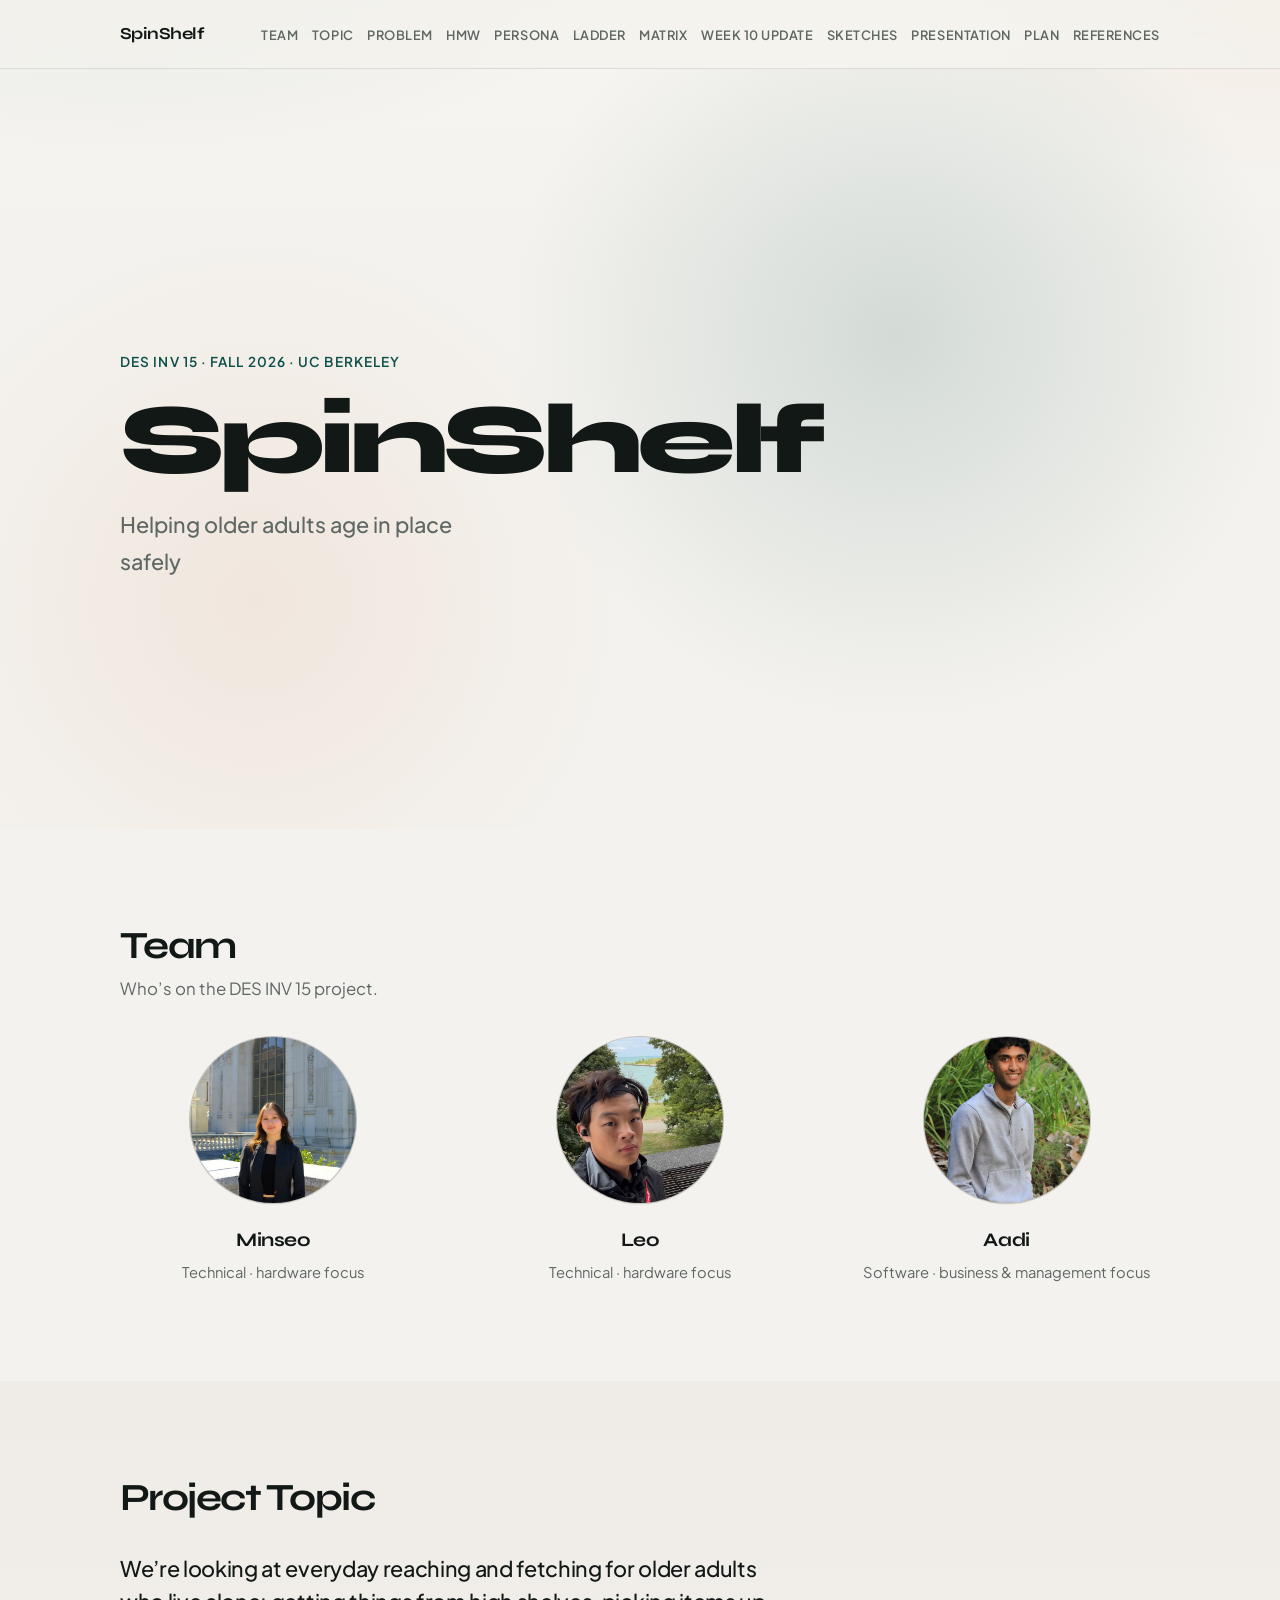
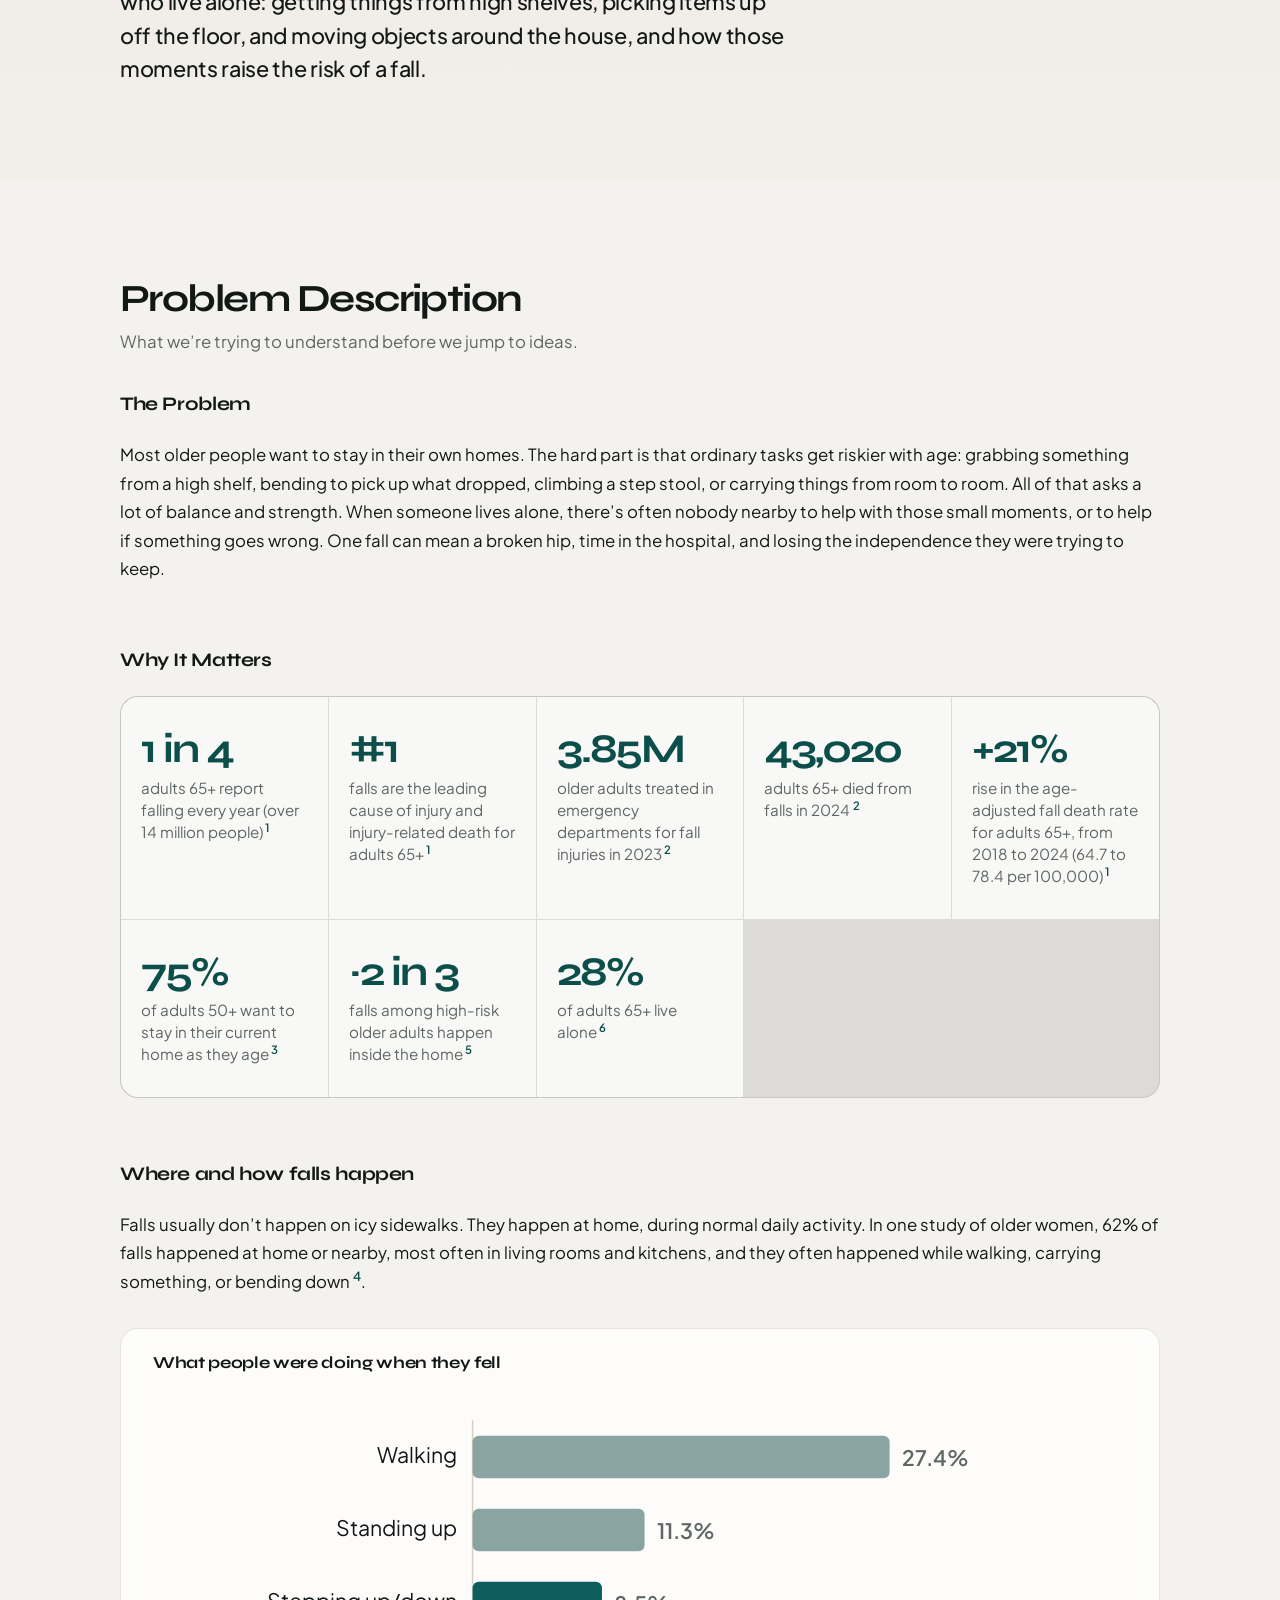
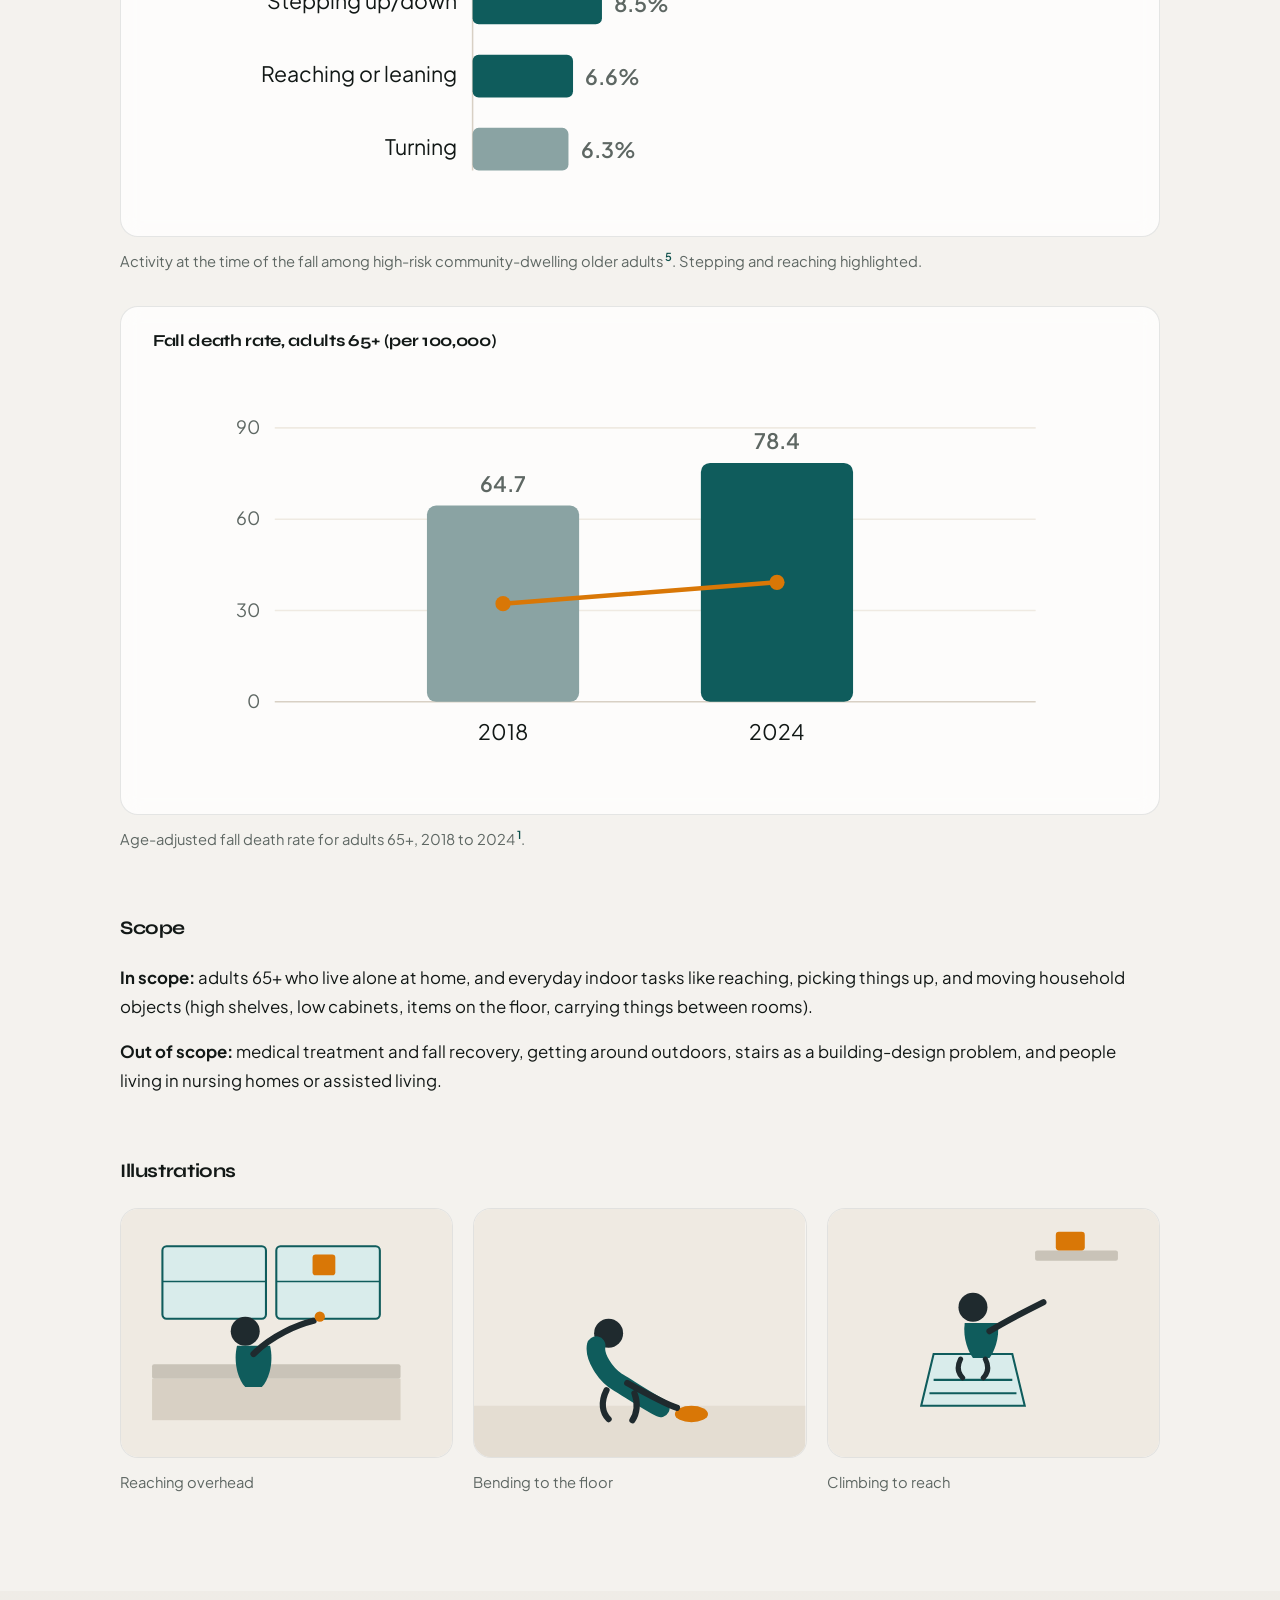
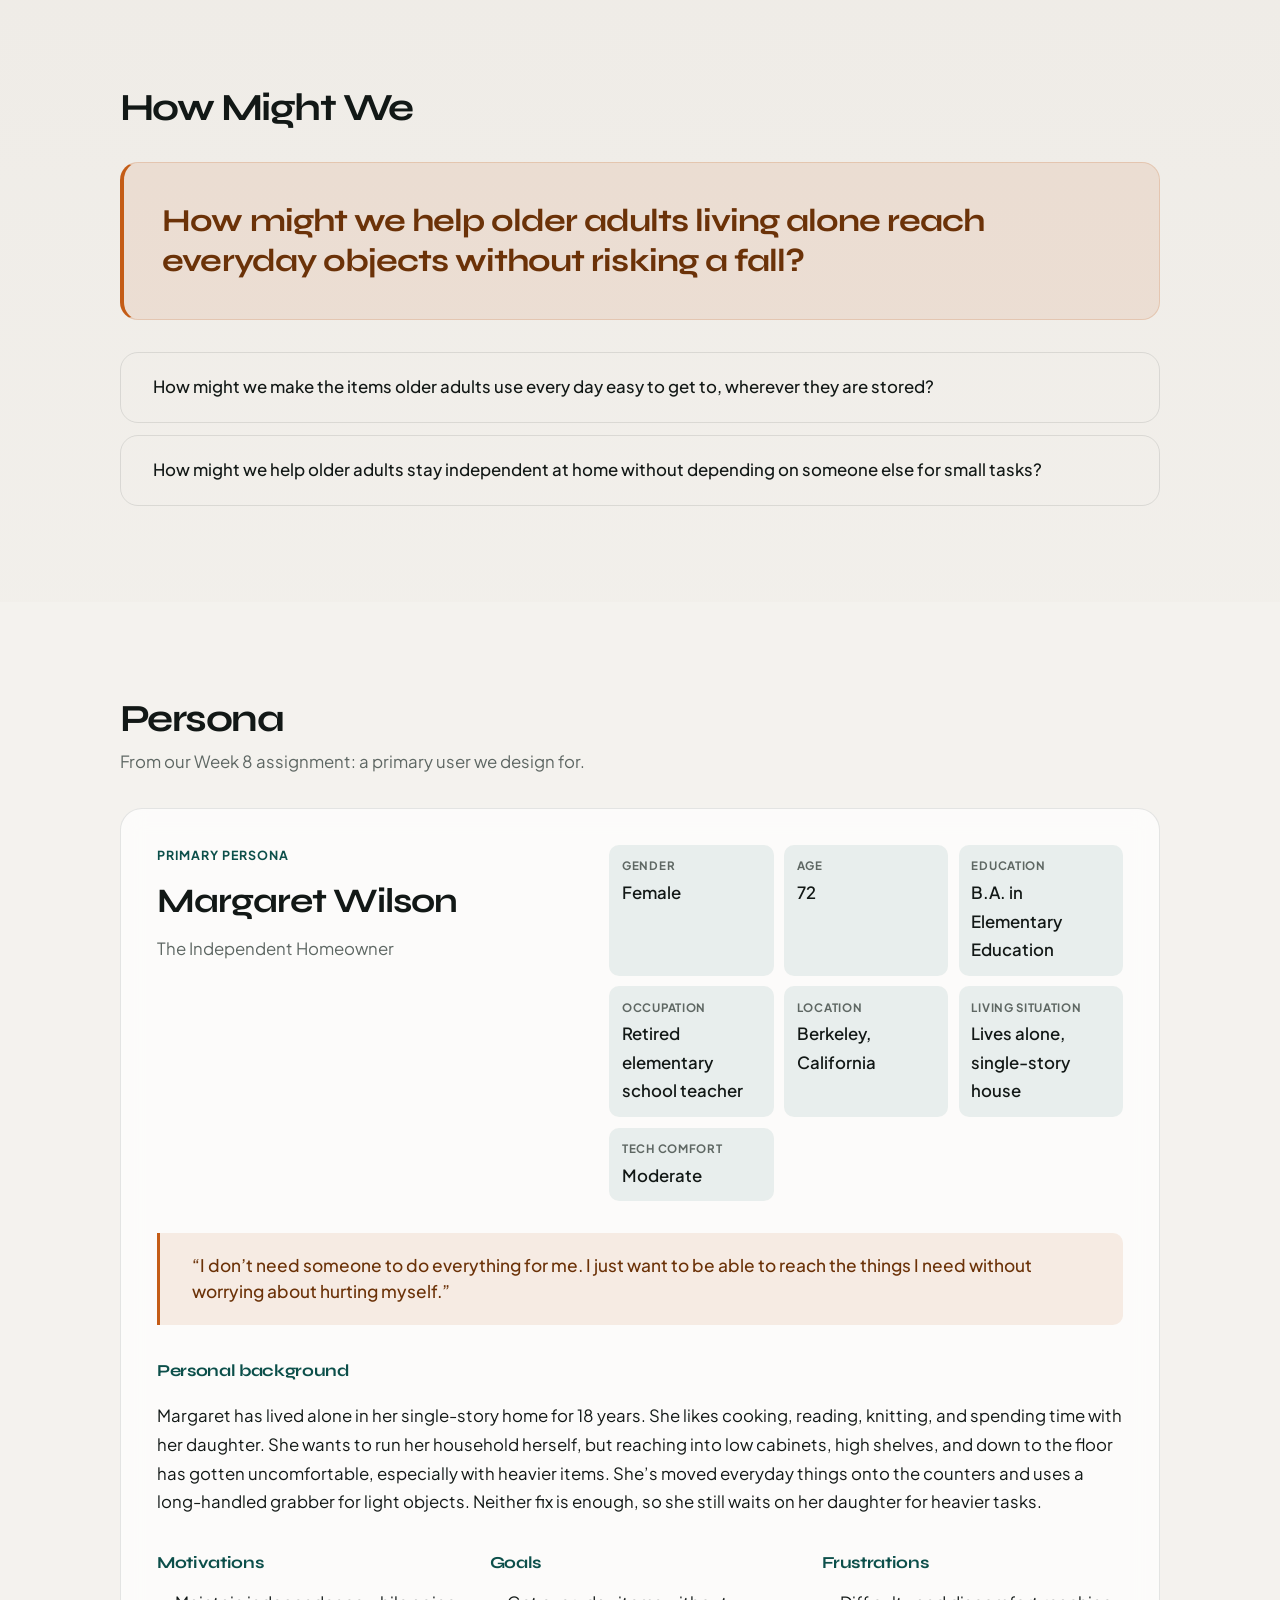
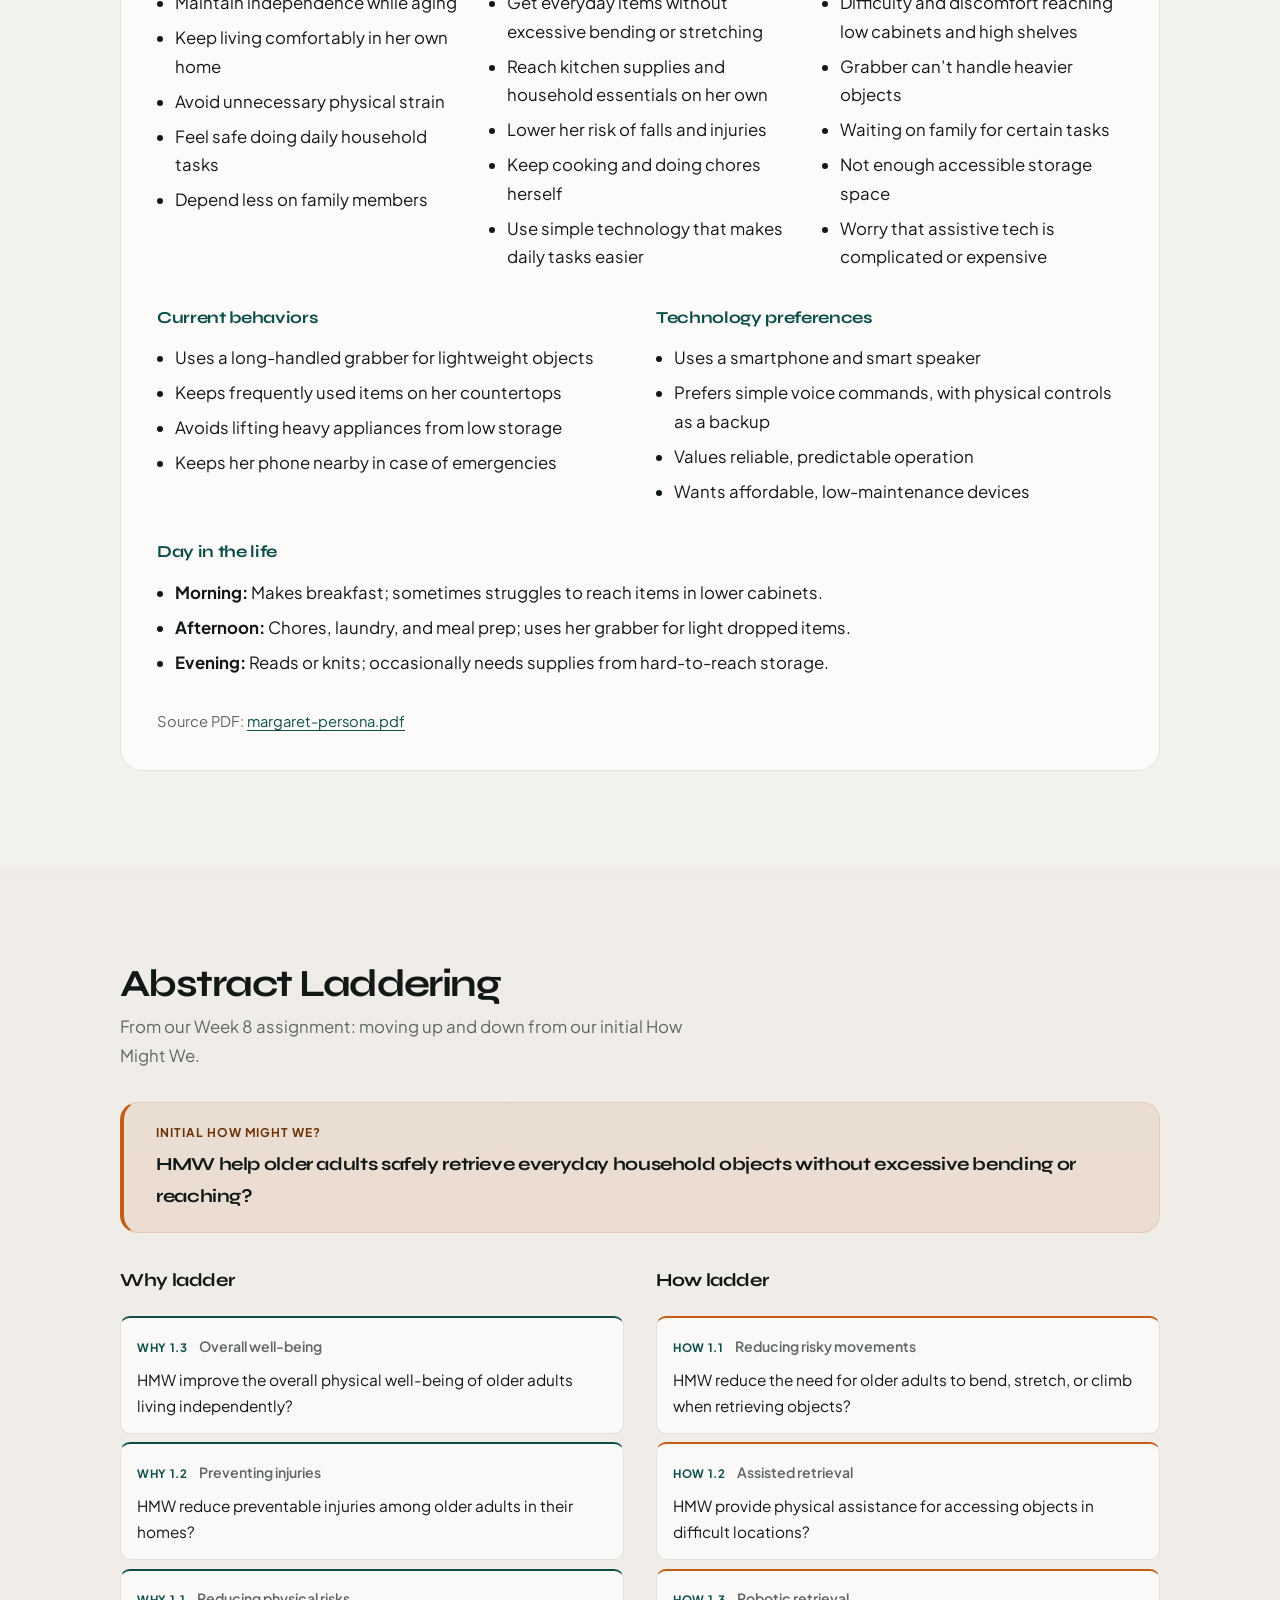
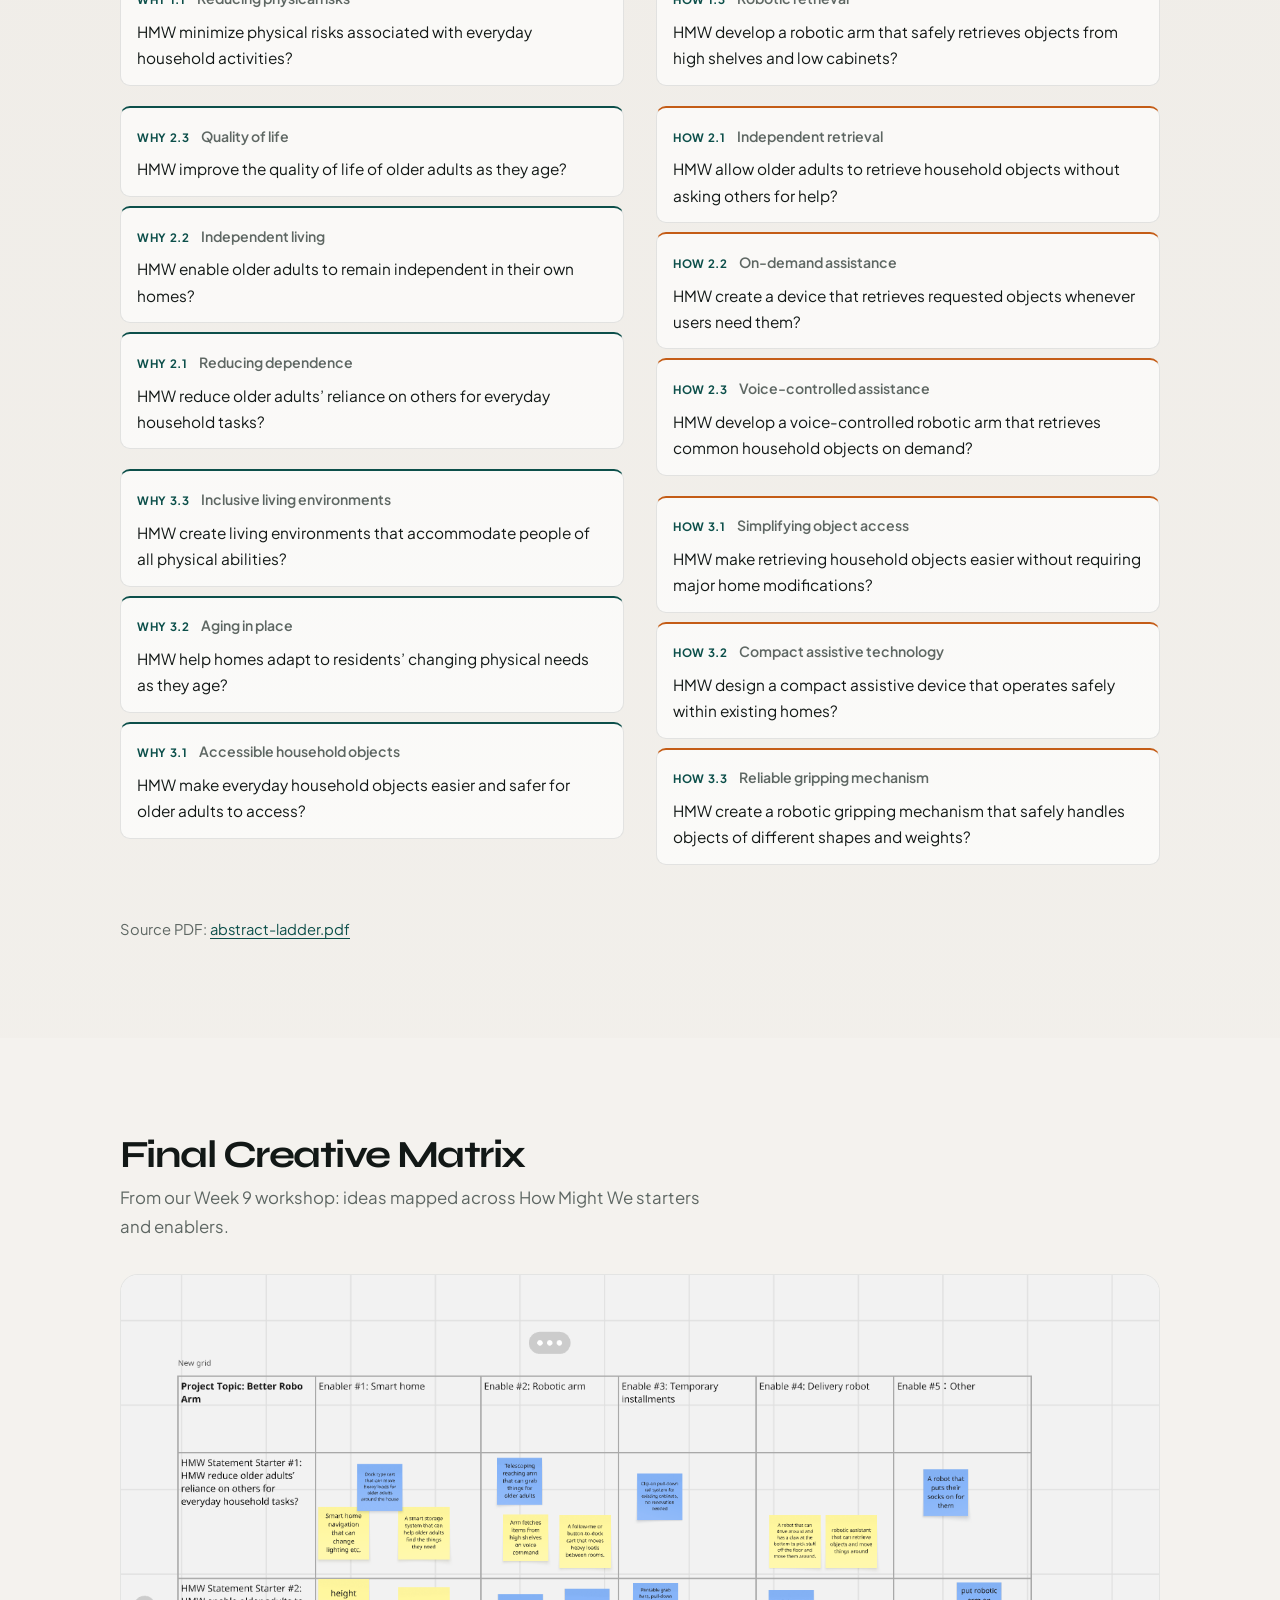
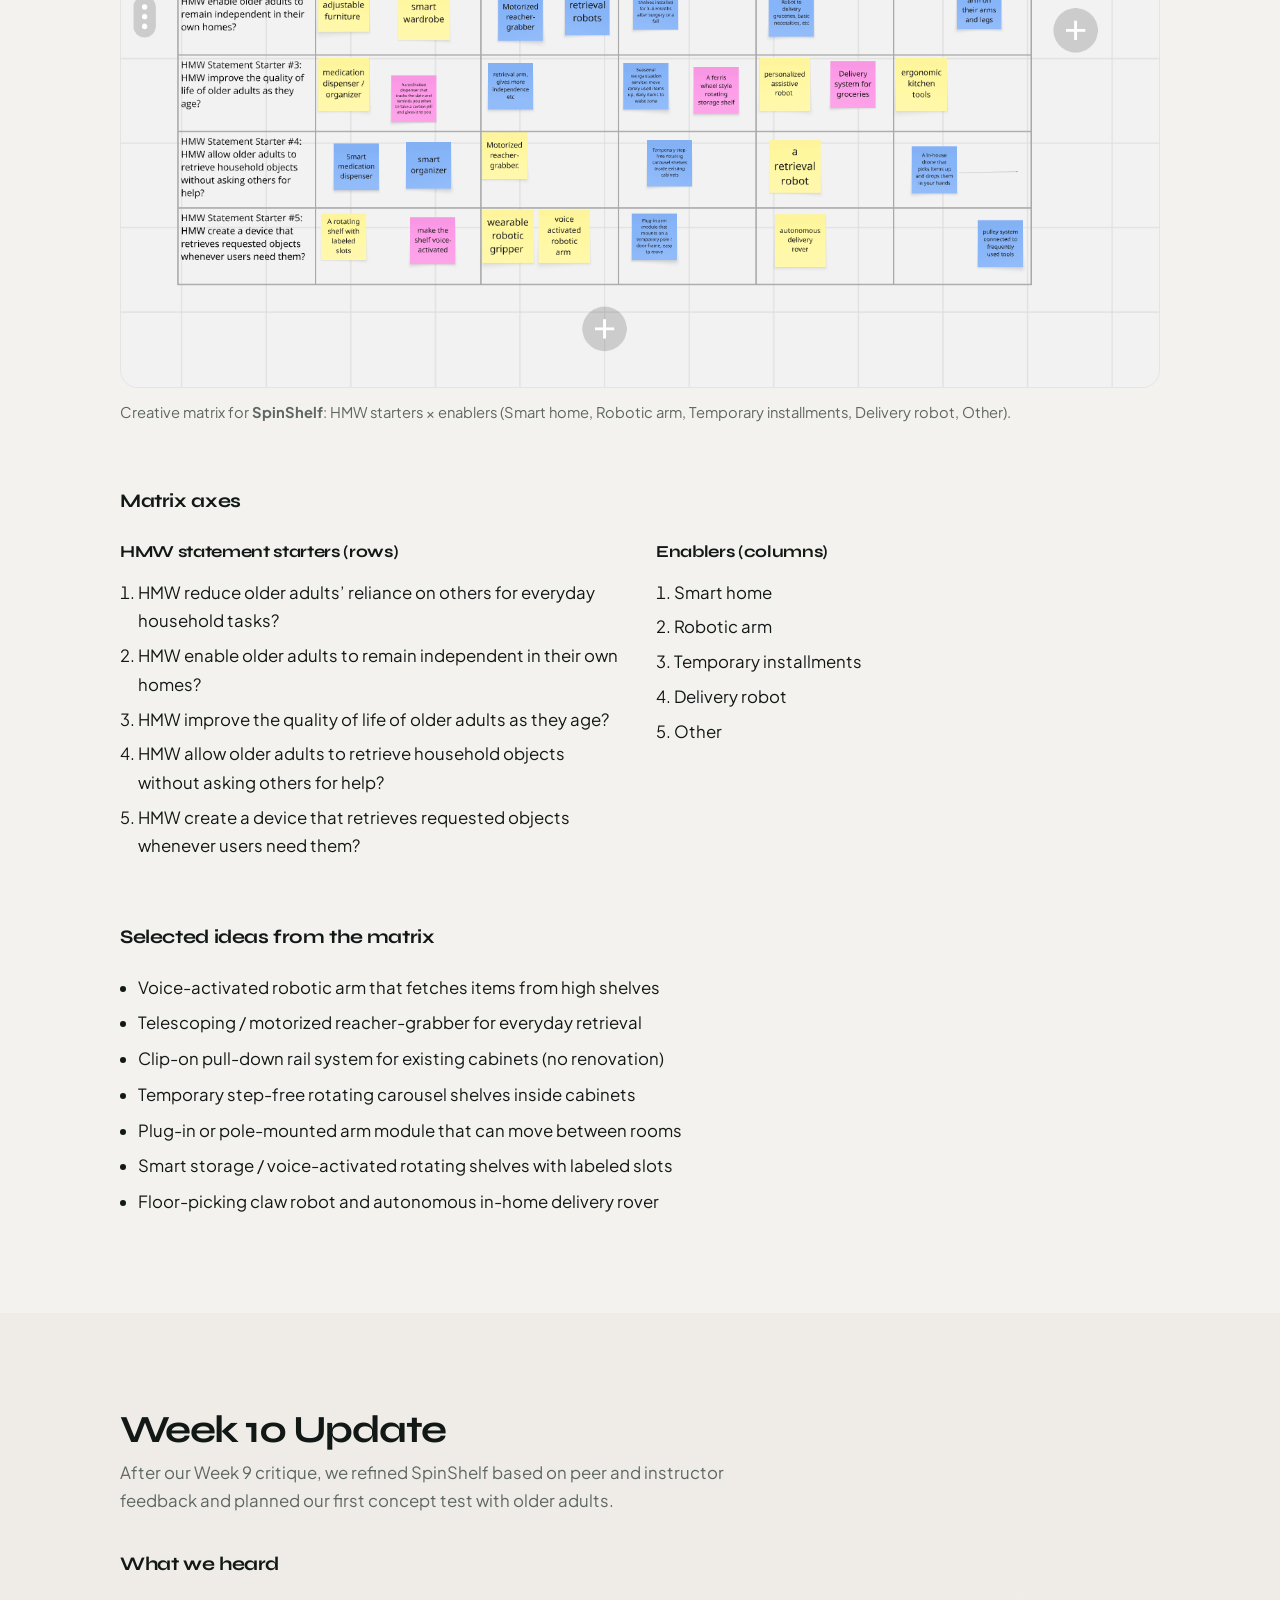
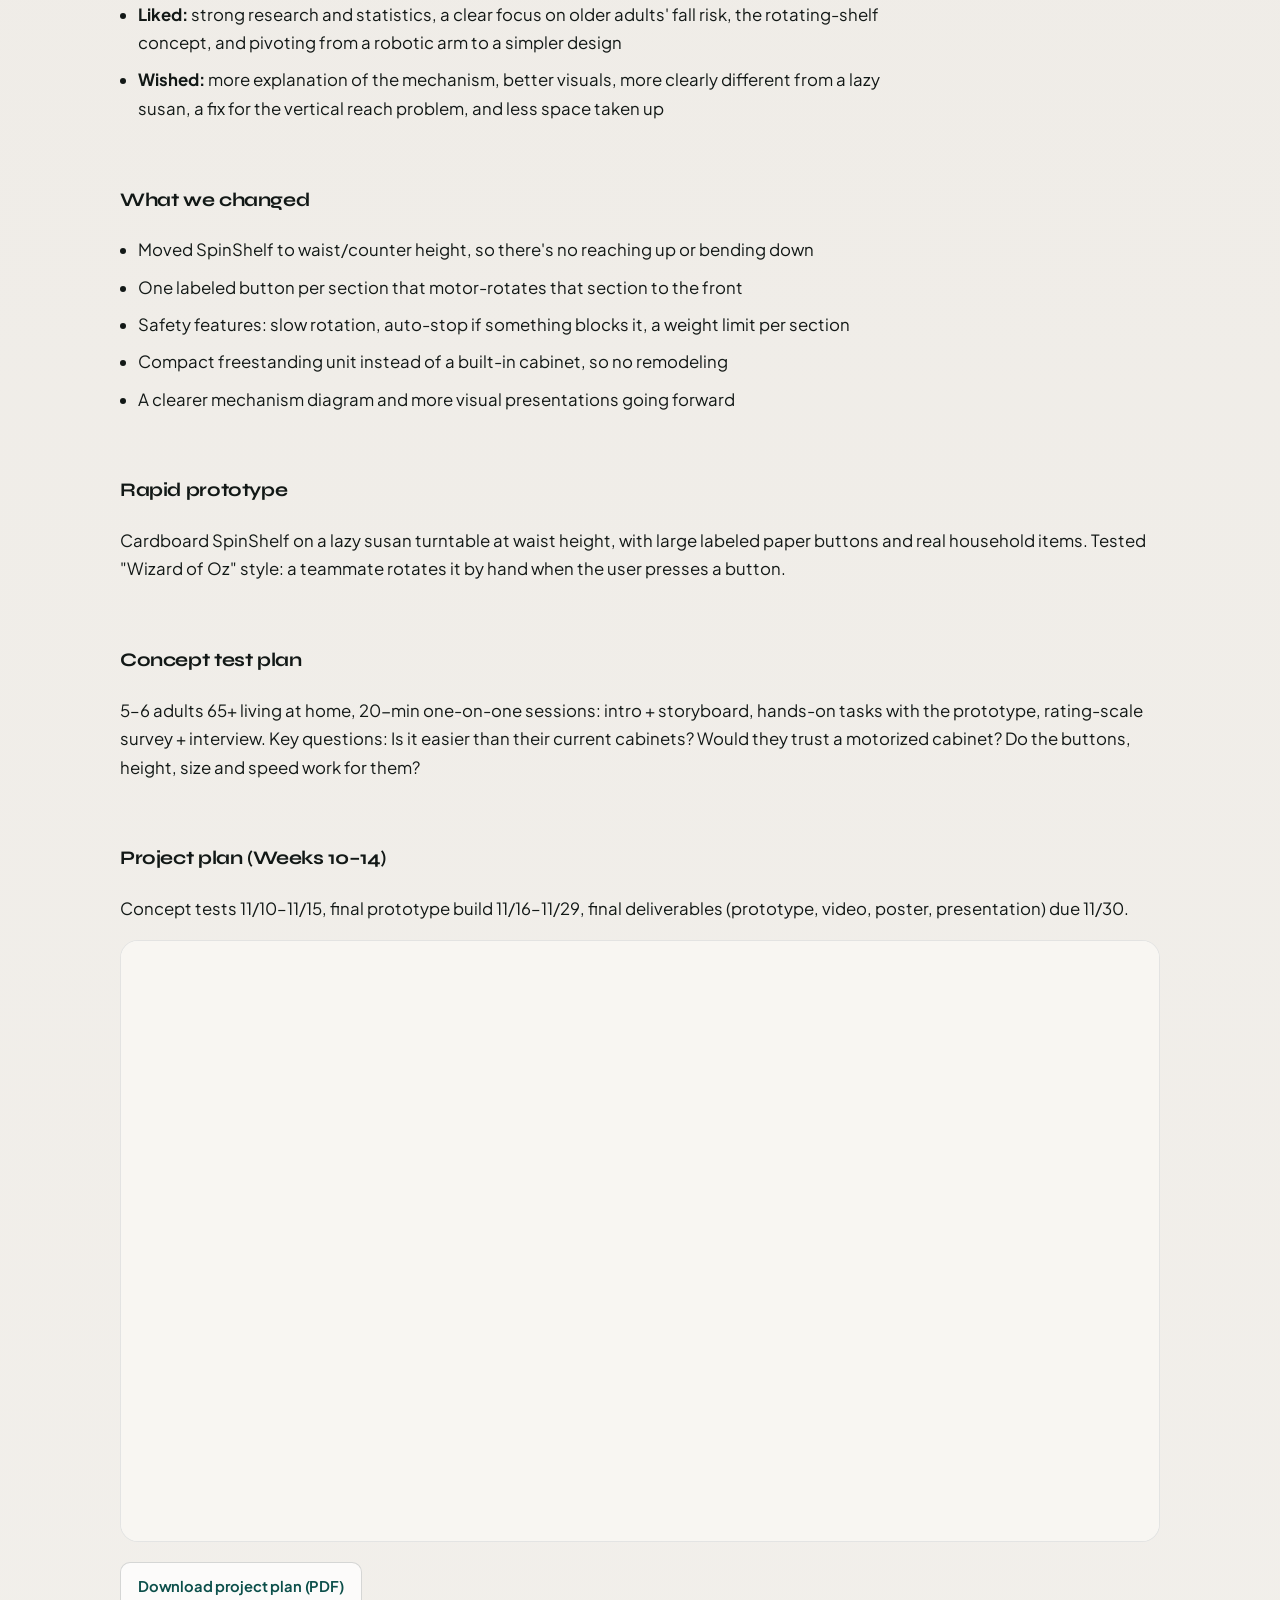
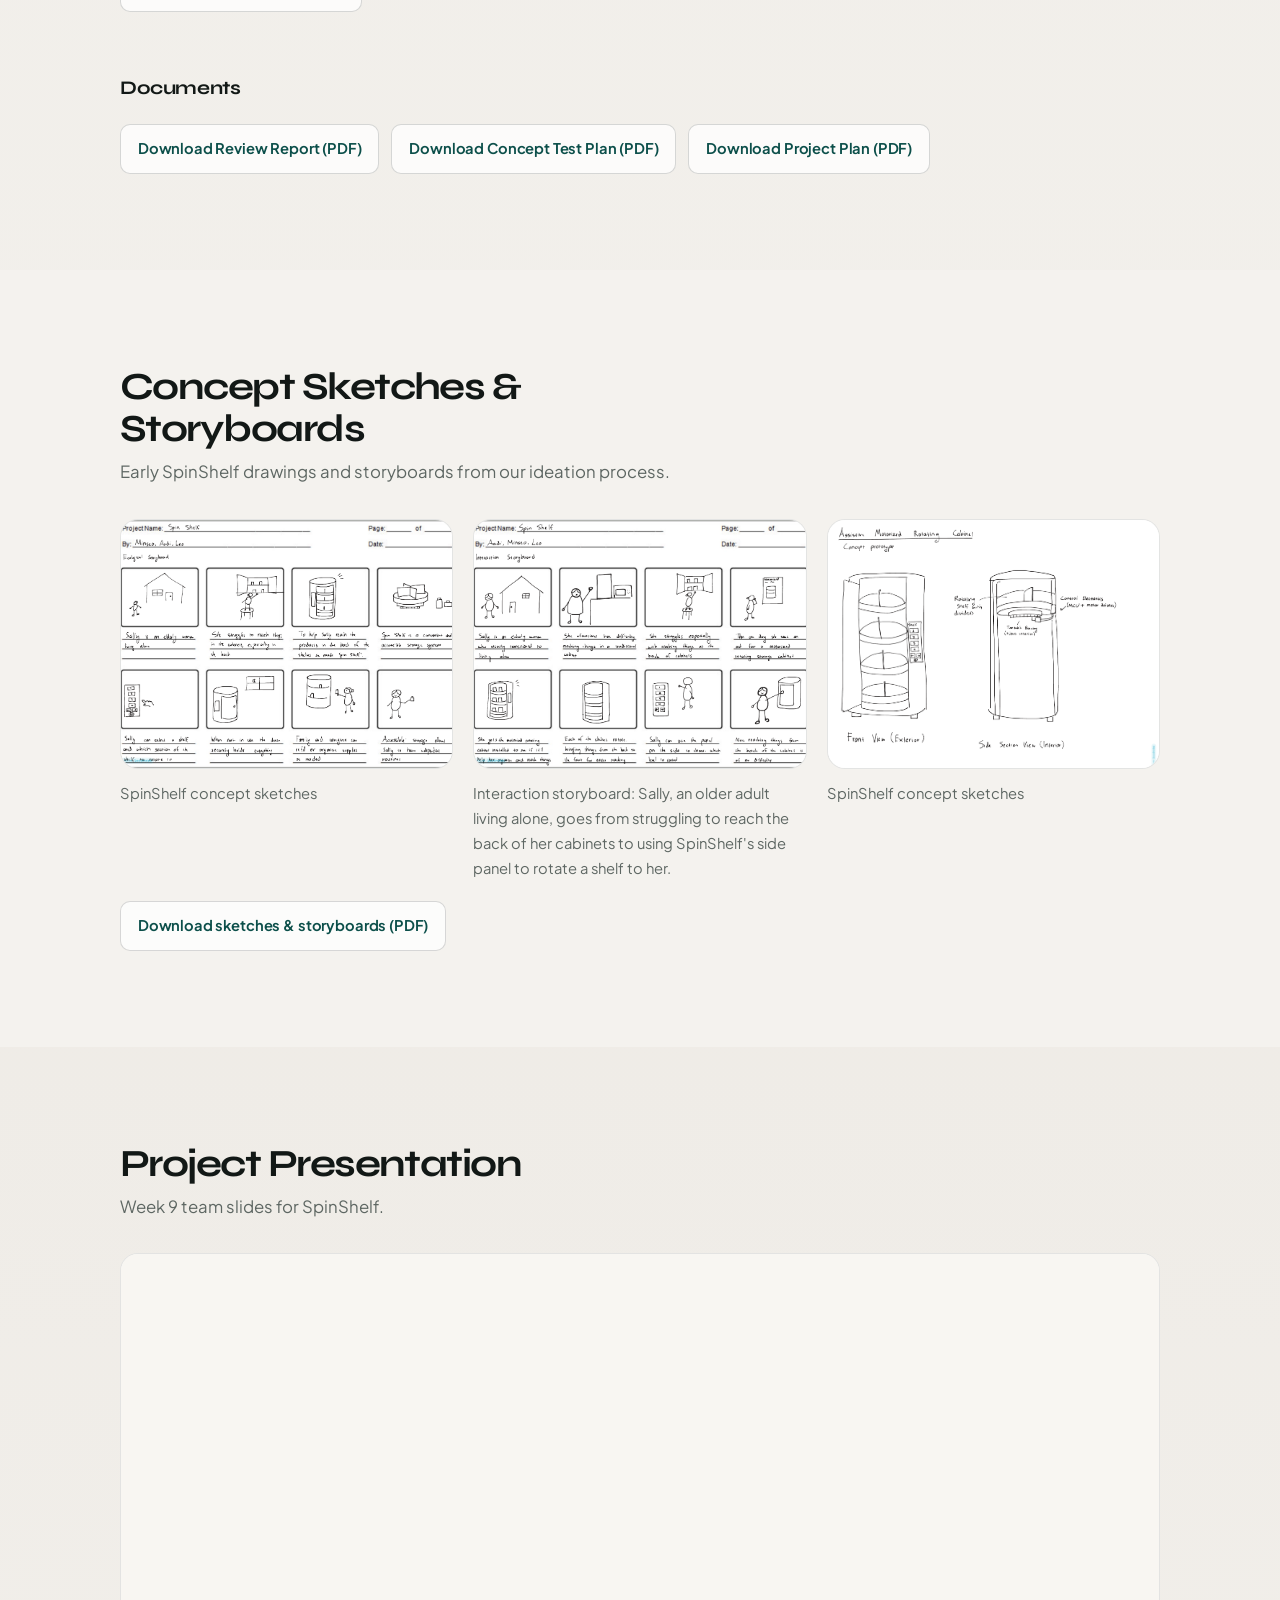
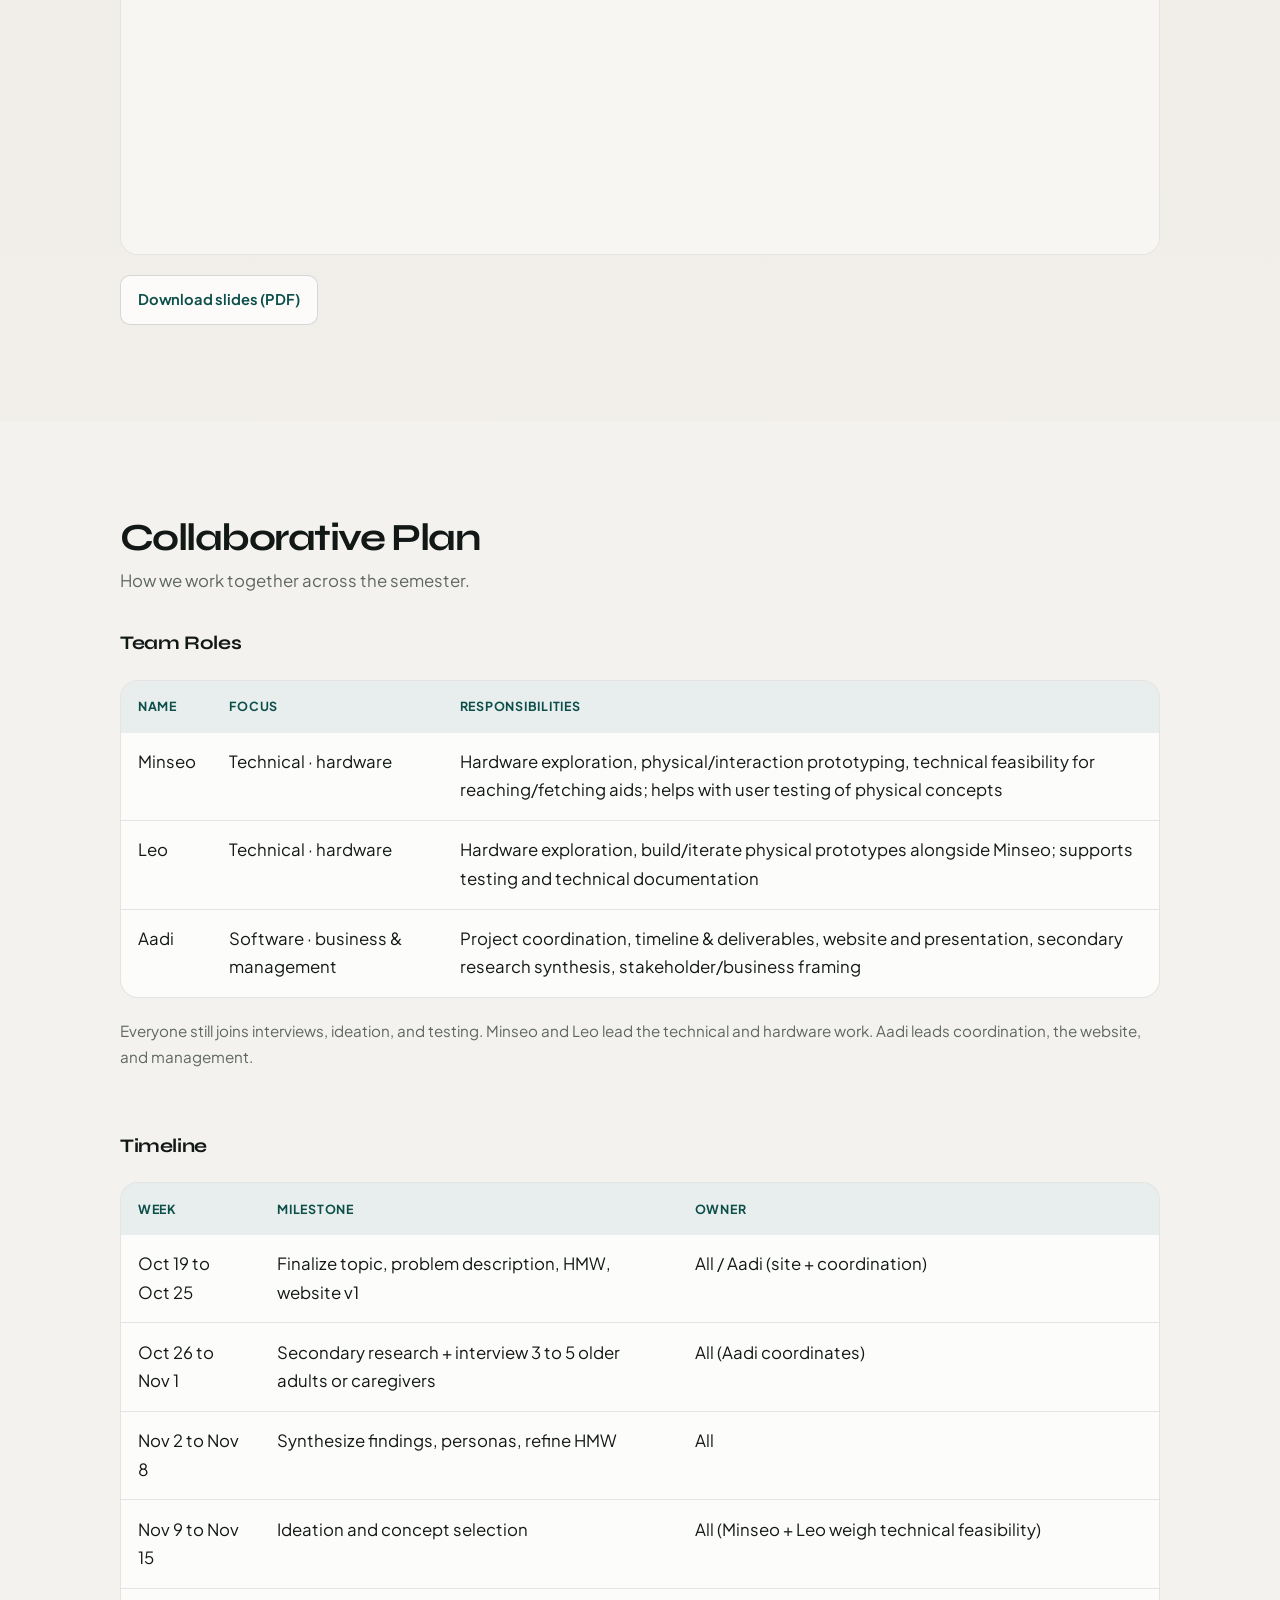
==== commit 27ce305d: "Week 10 update: sketches, presentation, review report, test plan, Gantt" ====
--- a/index.html
+++ b/index.html
@@ -23,6 +23,9 @@
         <li><a href="#persona">Persona</a></li>
         <li><a href="#ladder">Ladder</a></li>
         <li><a href="#matrix">Matrix</a></li>
+        <li><a href="#week10">Week 10 Update</a></li>
+        <li><a href="#sketches">Sketches</a></li>
+        <li><a href="#presentation">Presentation</a></li>
         <li><a href="#plan">Plan</a></li>
         <li><a href="#references">References</a></li>
       </ul>
@@ -647,7 +650,142 @@
       </div>
     </section>
 
-    <!-- 9. Collaborative Plan -->
+    <!-- Week 10 Update (latest updates first) -->
+    <section id="week10" class="section section--alt">
+      <div class="container">
+        <header class="section-header">
+          <h2>Week 10 Update</h2>
+          <p>After our Week 9 critique, we refined SpinShelf based on peer and instructor feedback and planned our first concept test with older adults.</p>
+        </header>
+
+        <div class="subsection">
+          <h3>What we heard</h3>
+          <ul class="wk10-list">
+            <li><strong>Liked:</strong> strong research and statistics, a clear focus on older adults' fall risk, the rotating-shelf concept, and pivoting from a robotic arm to a simpler design</li>
+            <li><strong>Wished:</strong> more explanation of the mechanism, better visuals, more clearly different from a lazy susan, a fix for the vertical reach problem, and less space taken up</li>
+          </ul>
+        </div>
+
+        <div class="subsection">
+          <h3>What we changed</h3>
+          <ul class="wk10-list">
+            <li>Moved SpinShelf to waist/counter height, so there's no reaching up or bending down</li>
+            <li>One labeled button per section that motor-rotates that section to the front</li>
+            <li>Safety features: slow rotation, auto-stop if something blocks it, a weight limit per section</li>
+            <li>Compact freestanding unit instead of a built-in cabinet, so no remodeling</li>
+            <li>A clearer mechanism diagram and more visual presentations going forward</li>
+          </ul>
+        </div>
+
+        <div class="subsection">
+          <h3>Rapid prototype</h3>
+          <p>
+            Cardboard SpinShelf on a lazy susan turntable at waist height, with large labeled paper buttons and real household items. Tested "Wizard of Oz" style: a teammate rotates it by hand when the user presses a button.
+          </p>
+          <!-- Photo block hidden until assets/wk10/cardboard-prototype.jpg exists -->
+        </div>
+
+        <div class="subsection">
+          <h3>Concept test plan</h3>
+          <p>
+            5–6 adults 65+ living at home, 20-min one-on-one sessions: intro + storyboard, hands-on tasks with the prototype, rating-scale survey + interview. Key questions: Is it easier than their current cabinets? Would they trust a motorized cabinet? Do the buttons, height, size and speed work for them?
+          </p>
+        </div>
+
+        <div class="subsection">
+          <h3>Project plan (Weeks 10–14)</h3>
+          <p>
+            Concept tests 11/10–11/15, final prototype build 11/16–11/29, final deliverables (prototype, video, poster, presentation) due 11/30.
+          </p>
+          <div class="embed-frame">
+            <iframe
+              class="pdf-embed"
+              title="SpinShelf project plan Gantt chart"
+              src="assets/wk10/Team15_SpinShelf_Project_Plan_Gantt.pdf"
+            ></iframe>
+          </div>
+          <p class="download-row">
+            <a class="btn-download" href="assets/wk10/Team15_SpinShelf_Project_Plan_Gantt.pdf" target="_blank" rel="noopener noreferrer">Download project plan (PDF)</a>
+          </p>
+        </div>
+
+        <div class="subsection">
+          <h3>Documents</h3>
+          <div class="download-row">
+            <a class="btn-download" href="assets/wk10/Team15_SpinShelf_Project_Review_Report.pdf" target="_blank" rel="noopener noreferrer">Download Review Report (PDF)</a>
+            <a class="btn-download" href="assets/wk10/Team15_SpinShelf_Concept_Test_Plan.pdf" target="_blank" rel="noopener noreferrer">Download Concept Test Plan (PDF)</a>
+            <a class="btn-download" href="assets/wk10/Team15_SpinShelf_Project_Plan_Gantt.pdf" target="_blank" rel="noopener noreferrer">Download Project Plan (PDF)</a>
+          </div>
+        </div>
+      </div>
+    </section>
+
+    <!-- Concept Sketches & Storyboards -->
+    <section id="sketches" class="section">
+      <div class="container">
+        <header class="section-header">
+          <h2>Concept Sketches &amp; Storyboards</h2>
+          <p>Early SpinShelf drawings and storyboards from our ideation process.</p>
+        </header>
+
+        <div class="sketch-grid">
+          <figure class="figure sketch-card">
+            <a class="sketch-link" href="assets/wk10/spinshelf-sketches-1.png" target="_blank" rel="noopener noreferrer">
+              <img
+                src="assets/wk10/spinshelf-sketches-1.png"
+                alt="SpinShelf ecological concept storyboard sketches showing the product idea in a home context"
+              />
+            </a>
+            <figcaption>SpinShelf concept sketches</figcaption>
+          </figure>
+          <figure class="figure sketch-card">
+            <a class="sketch-link" href="assets/wk10/spinshelf-sketches-2.png" target="_blank" rel="noopener noreferrer">
+              <img
+                src="assets/wk10/spinshelf-sketches-2.png"
+                alt="Interaction storyboard of Sally, an older adult living alone, using SpinShelf's side panel to rotate a shelf toward her"
+              />
+            </a>
+            <figcaption>Interaction storyboard: Sally, an older adult living alone, goes from struggling to reach the back of her cabinets to using SpinShelf's side panel to rotate a shelf to her.</figcaption>
+          </figure>
+          <figure class="figure sketch-card">
+            <a class="sketch-link" href="assets/wk10/spinshelf-sketches-3.png" target="_blank" rel="noopener noreferrer">
+              <img
+                src="assets/wk10/spinshelf-sketches-3.png"
+                alt="Assistive motorized cabinet concept drawings for SpinShelf"
+              />
+            </a>
+            <figcaption>SpinShelf concept sketches</figcaption>
+          </figure>
+        </div>
+
+        <p class="download-row">
+          <a class="btn-download" href="assets/wk10/Team15_SpinShelf_Sketches_Storyboards.pdf" target="_blank" rel="noopener noreferrer">Download sketches &amp; storyboards (PDF)</a>
+        </p>
+      </div>
+    </section>
+
+    <!-- Project Presentation -->
+    <section id="presentation" class="section section--alt">
+      <div class="container">
+        <header class="section-header">
+          <h2>Project Presentation</h2>
+          <p>Week 9 team slides for SpinShelf.</p>
+        </header>
+
+        <div class="embed-frame">
+          <iframe
+            class="pdf-embed"
+            title="Team 15 SpinShelf presentation PDF"
+            src="assets/wk10/Team15_SpinShelf.pdf"
+          ></iframe>
+        </div>
+        <p class="download-row">
+          <a class="btn-download" href="assets/wk10/Team15_SpinShelf.pdf" target="_blank" rel="noopener noreferrer">Download slides (PDF)</a>
+        </p>
+      </div>
+    </section>
+
+    <!-- Collaborative Plan -->
     <section id="plan" class="section">
       <div class="container">
         <header class="section-header">
--- a/styles.css
+++ b/styles.css
@@ -869,6 +869,134 @@
   margin: 0;
 }
 
+/* Week 10: sketches, embeds, downloads, placeholders */
+.wk10-list {
+  margin: 0;
+  padding-left: 1.15rem;
+  max-width: 48rem;
+}
+
+.wk10-list li + li {
+  margin-top: 0.55rem;
+}
+
+.sketch-grid {
+  display: grid;
+  grid-template-columns: repeat(3, minmax(0, 1fr));
+  gap: var(--space-md);
+}
+
+.sketch-card {
+  margin: 0;
+}
+
+.sketch-link {
+  display: block;
+  border: 1px solid var(--color-border);
+  border-radius: var(--radius);
+  overflow: hidden;
+  background: rgba(255, 255, 255, 0.7);
+  transition: transform 0.35s var(--ease-out), border-color 0.25s var(--ease-out);
+}
+
+.sketch-link:hover {
+  transform: translateY(-3px);
+  border-color: var(--color-border-strong);
+}
+
+.sketch-link img {
+  width: 100%;
+  height: auto;
+  aspect-ratio: 4 / 3;
+  object-fit: cover;
+}
+
+.sketch-card figcaption {
+  margin-top: var(--space-sm);
+  color: var(--color-text-muted);
+  font-size: 0.92rem;
+}
+
+.embed-frame {
+  border: 1px solid var(--color-border);
+  border-radius: var(--radius);
+  overflow: hidden;
+  background: rgba(255, 255, 255, 0.75);
+}
+
+.embed-frame--placeholder {
+  position: relative;
+}
+
+.pdf-embed {
+  display: block;
+  width: 100%;
+  height: 600px;
+  border: 0;
+  background: #f8f6f2;
+}
+
+.media-placeholder--proto {
+  aspect-ratio: 16 / 10;
+  max-width: 640px;
+}
+
+.figure--prototype {
+  margin-top: var(--space-md);
+}
+
+.download-row {
+  display: flex;
+  flex-wrap: wrap;
+  gap: 0.75rem;
+  margin: var(--space-md) 0 0;
+}
+
+.btn-download {
+  display: inline-flex;
+  align-items: center;
+  justify-content: center;
+  padding: 0.7rem 1.05rem;
+  border-radius: var(--radius-sm);
+  border: 1px solid var(--color-border-strong);
+  background: rgba(255, 255, 255, 0.75);
+  color: var(--color-accent);
+  font-size: 0.92rem;
+  font-weight: 650;
+  text-decoration: none;
+  letter-spacing: -0.01em;
+  transition: background 0.2s var(--ease-out), border-color 0.2s var(--ease-out);
+}
+
+.btn-download:hover {
+  background: var(--color-accent-soft);
+  border-color: var(--color-accent);
+  color: var(--color-accent);
+  text-decoration: none;
+}
+
+.placeholder-note {
+  margin: var(--space-sm) 0 0;
+  color: var(--color-text-muted);
+  font-size: 0.92rem;
+  max-width: 42rem;
+}
+
+.placeholder-note code {
+  font-size: 0.86em;
+  word-break: break-all;
+}
+
+@media (max-width: 900px) {
+  .sketch-grid {
+    grid-template-columns: 1fr;
+  }
+
+  .sketch-link img {
+    aspect-ratio: 16 / 10;
+  }
+}
+
 @media (max-width: 700px) {
   .nav {
     flex-direction: column;
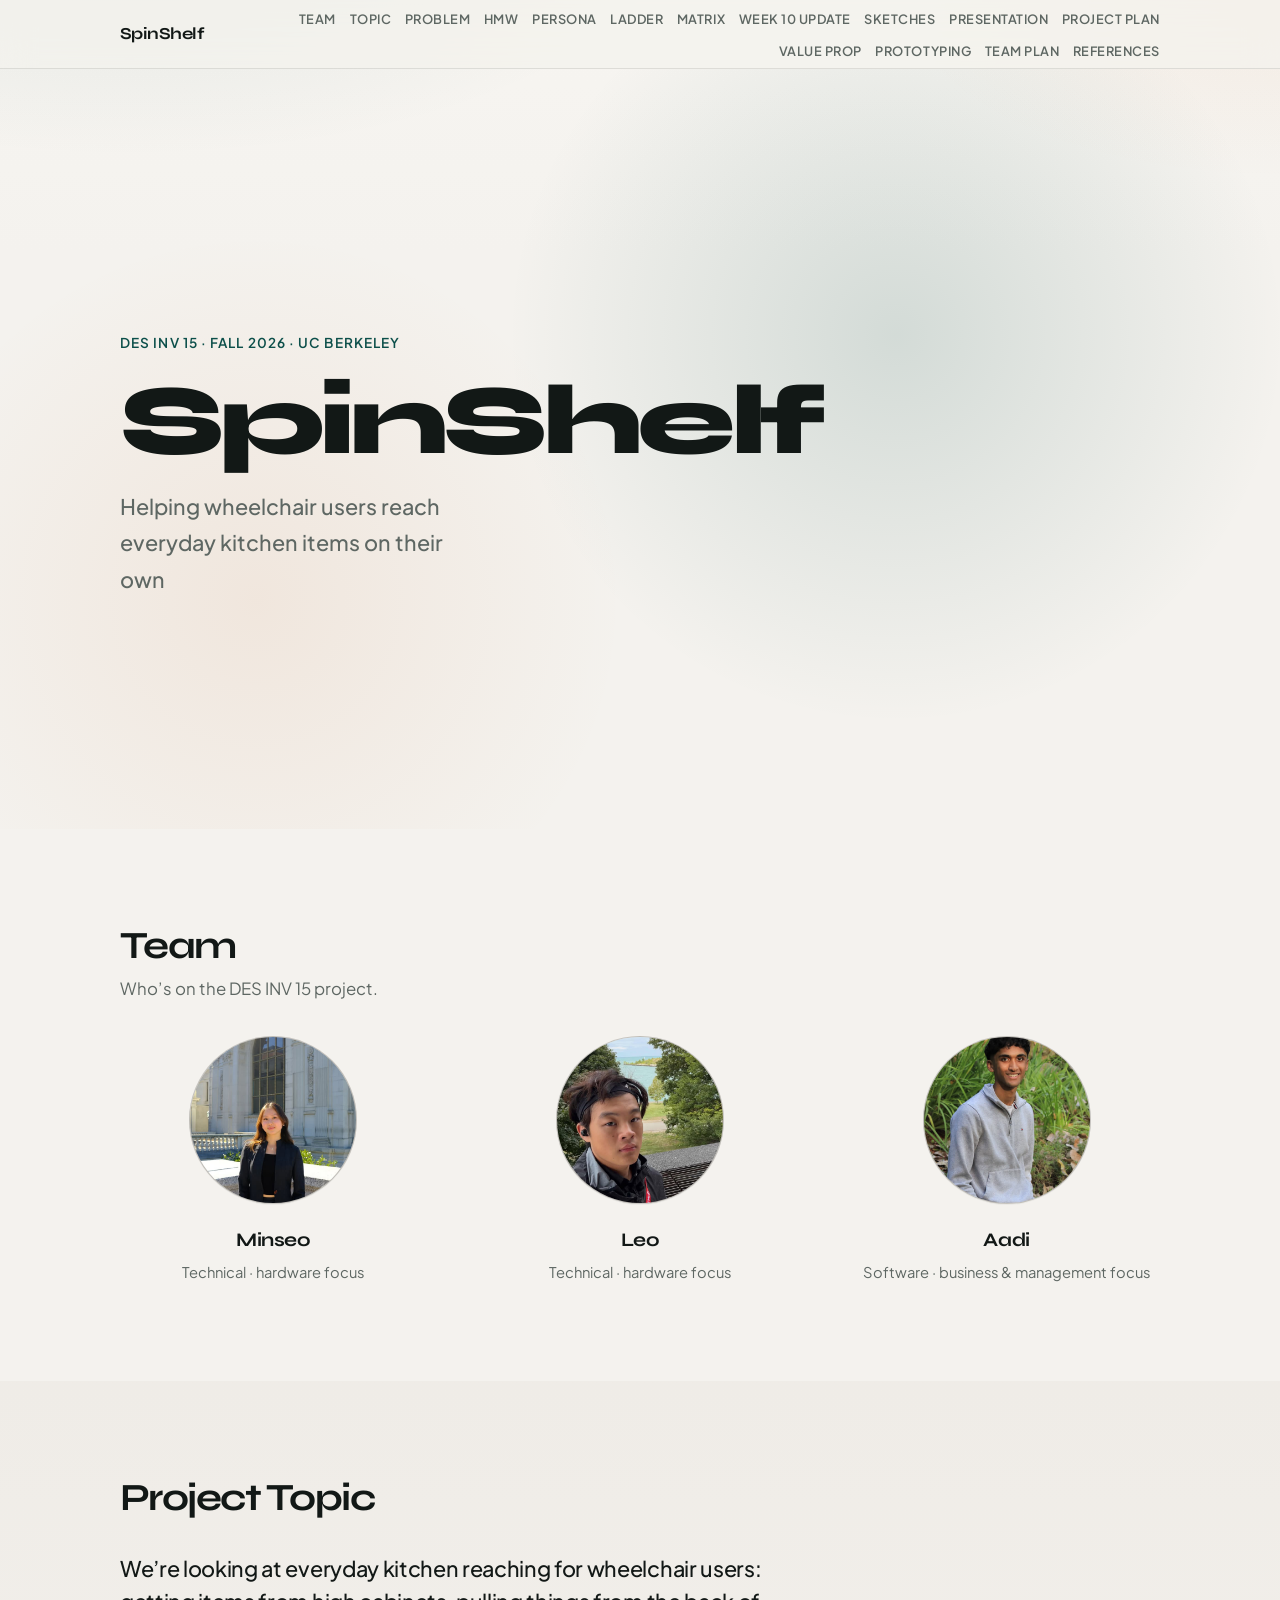
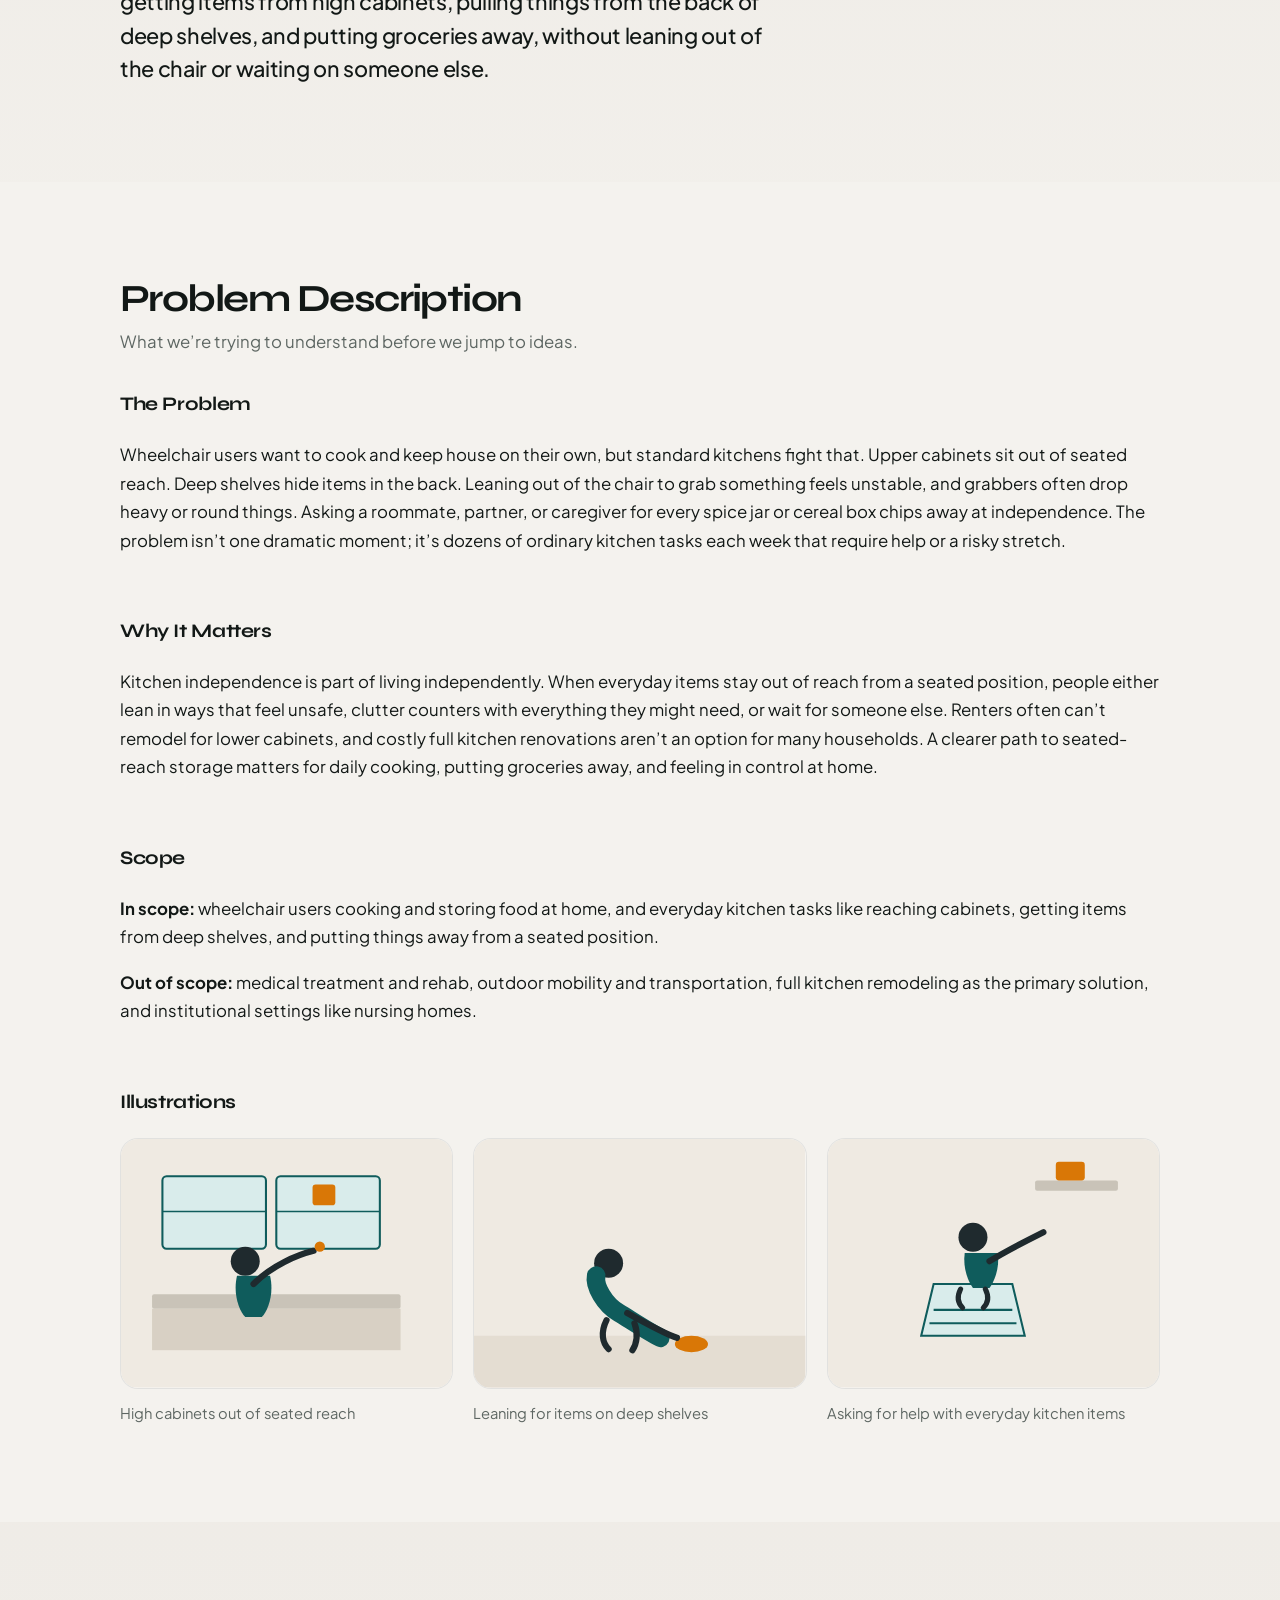
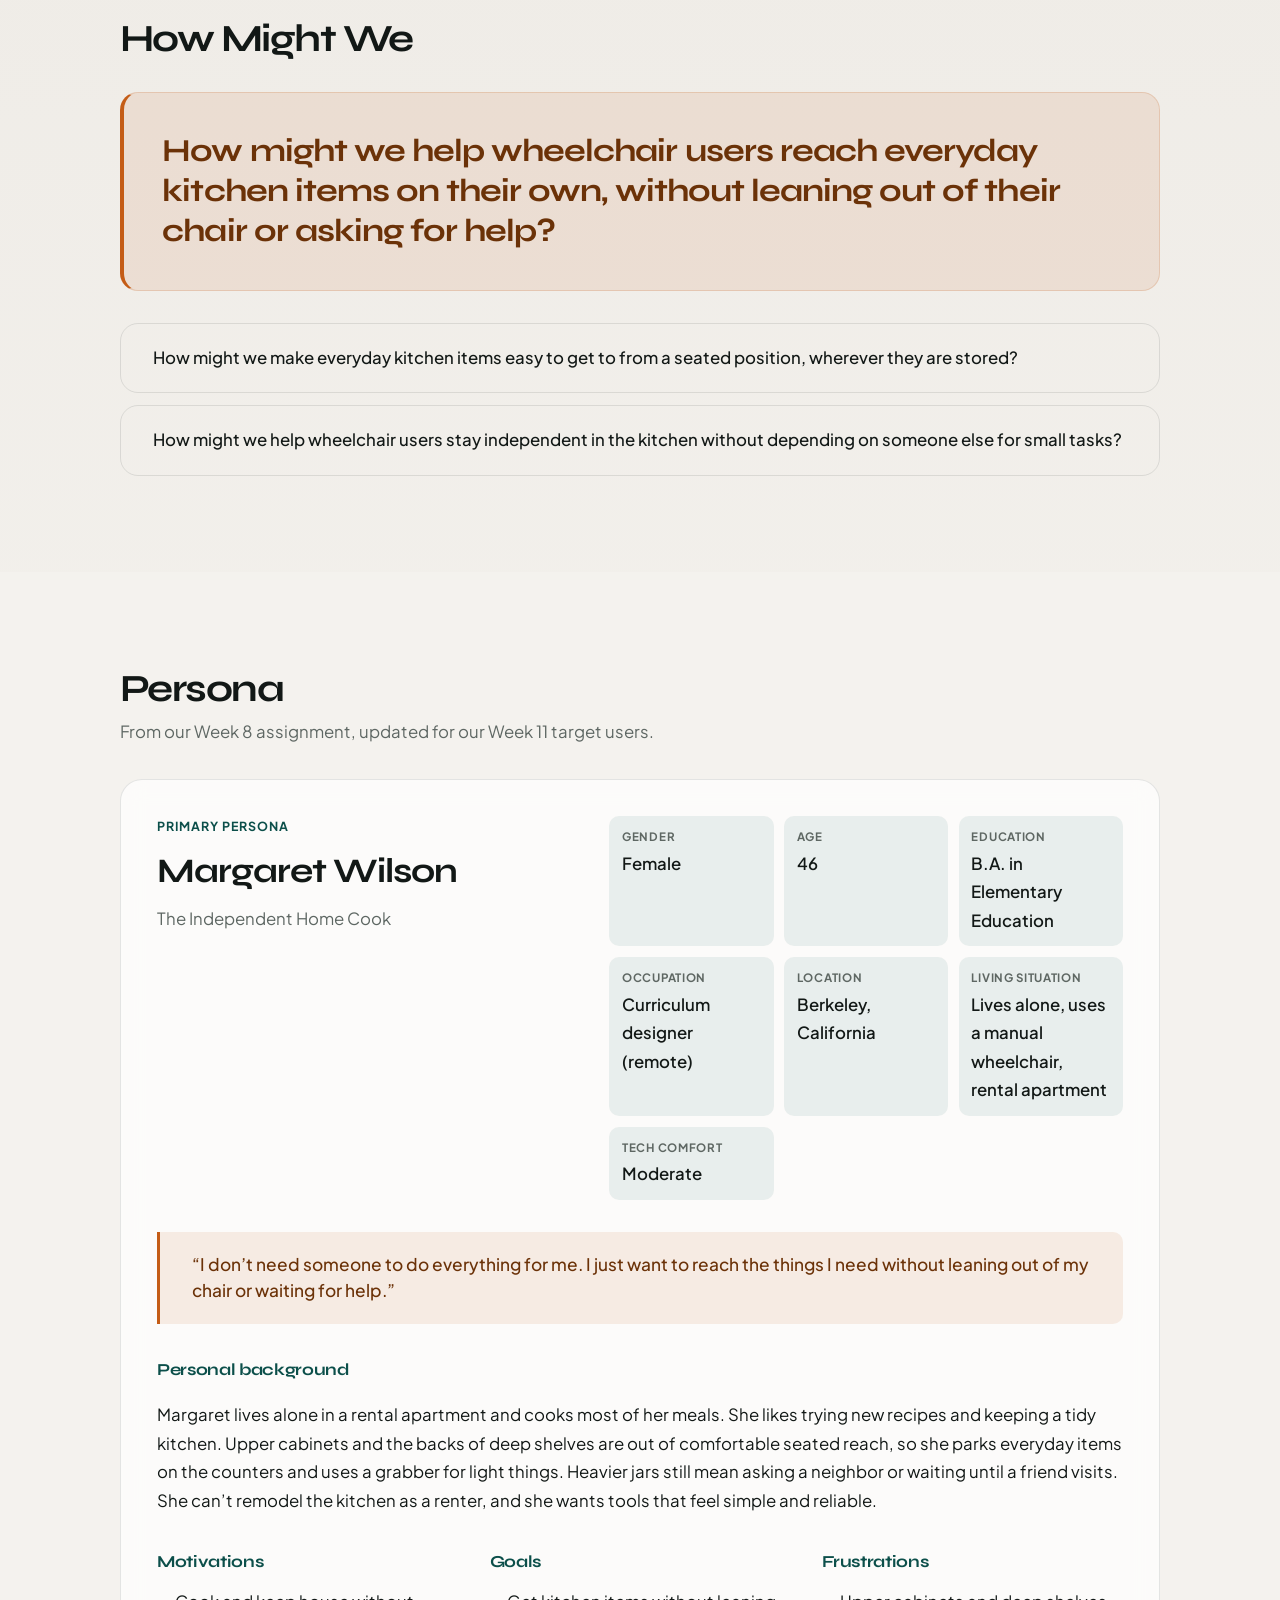
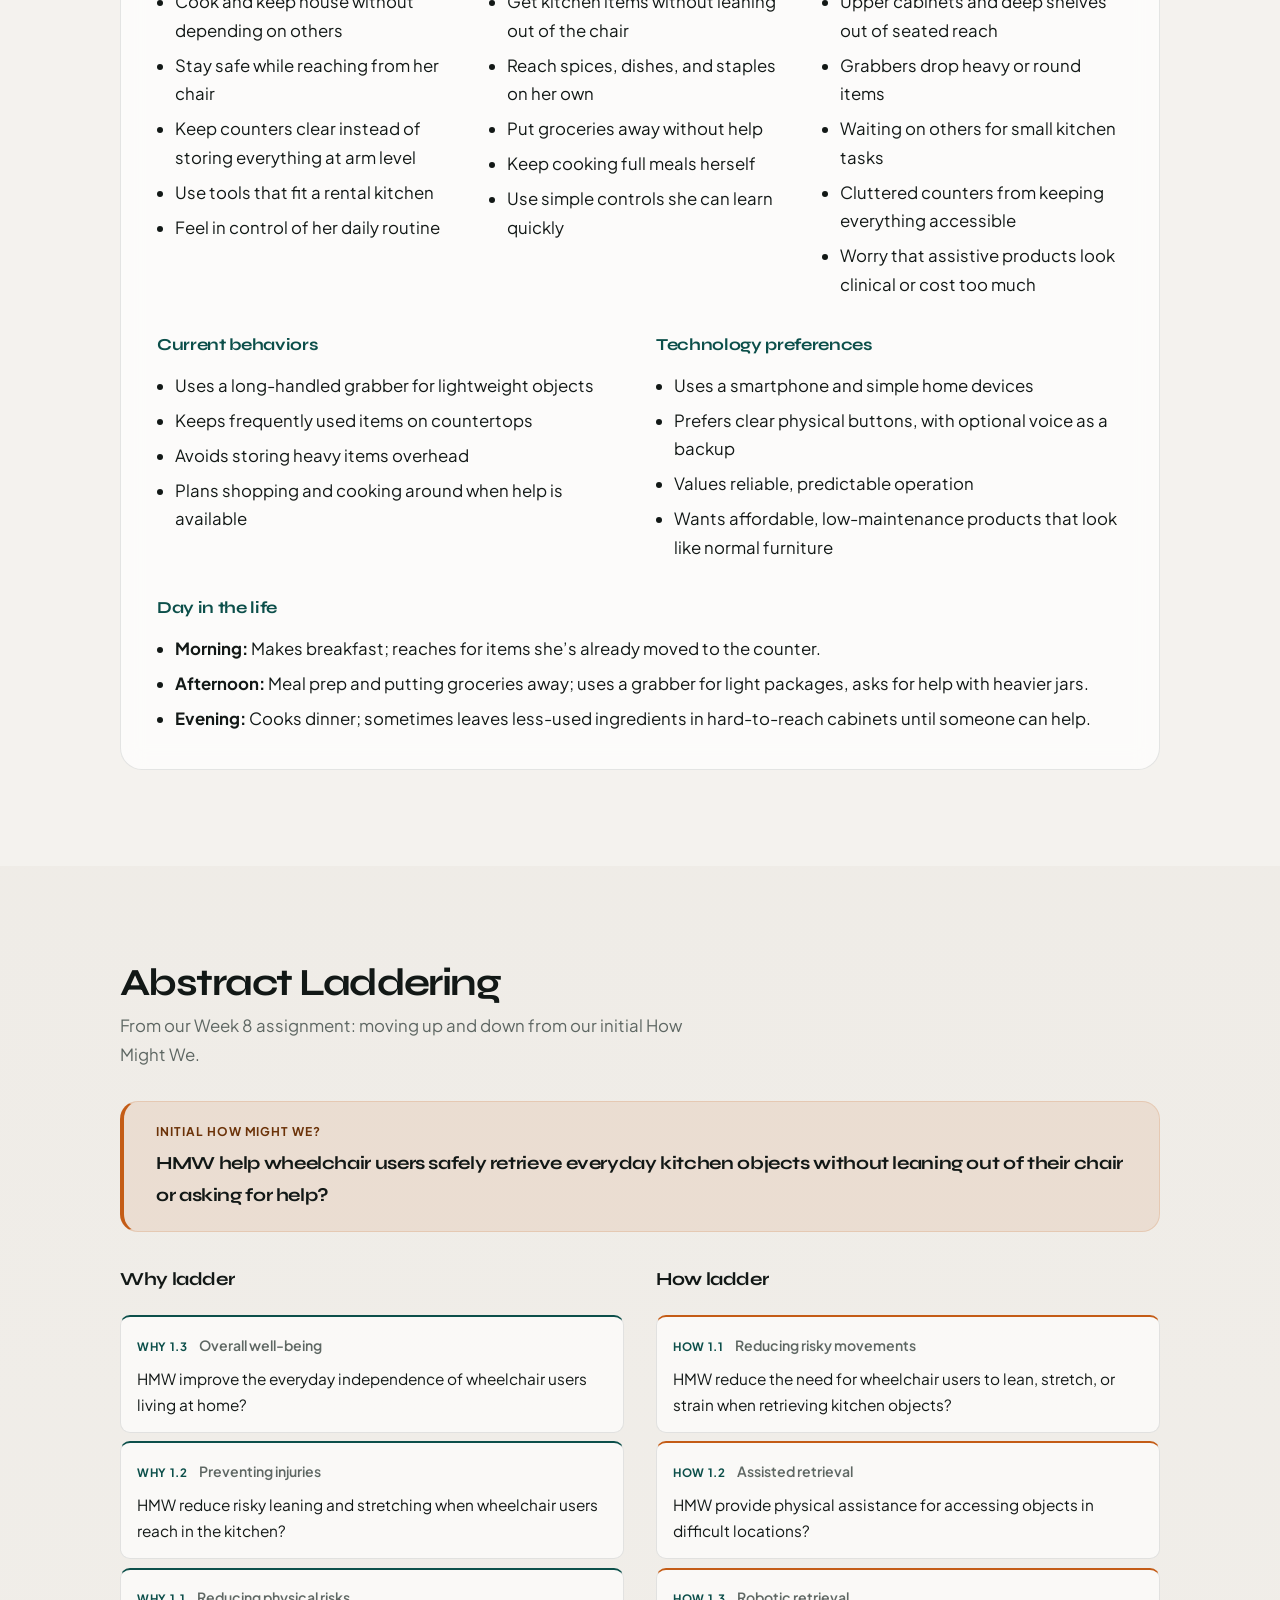
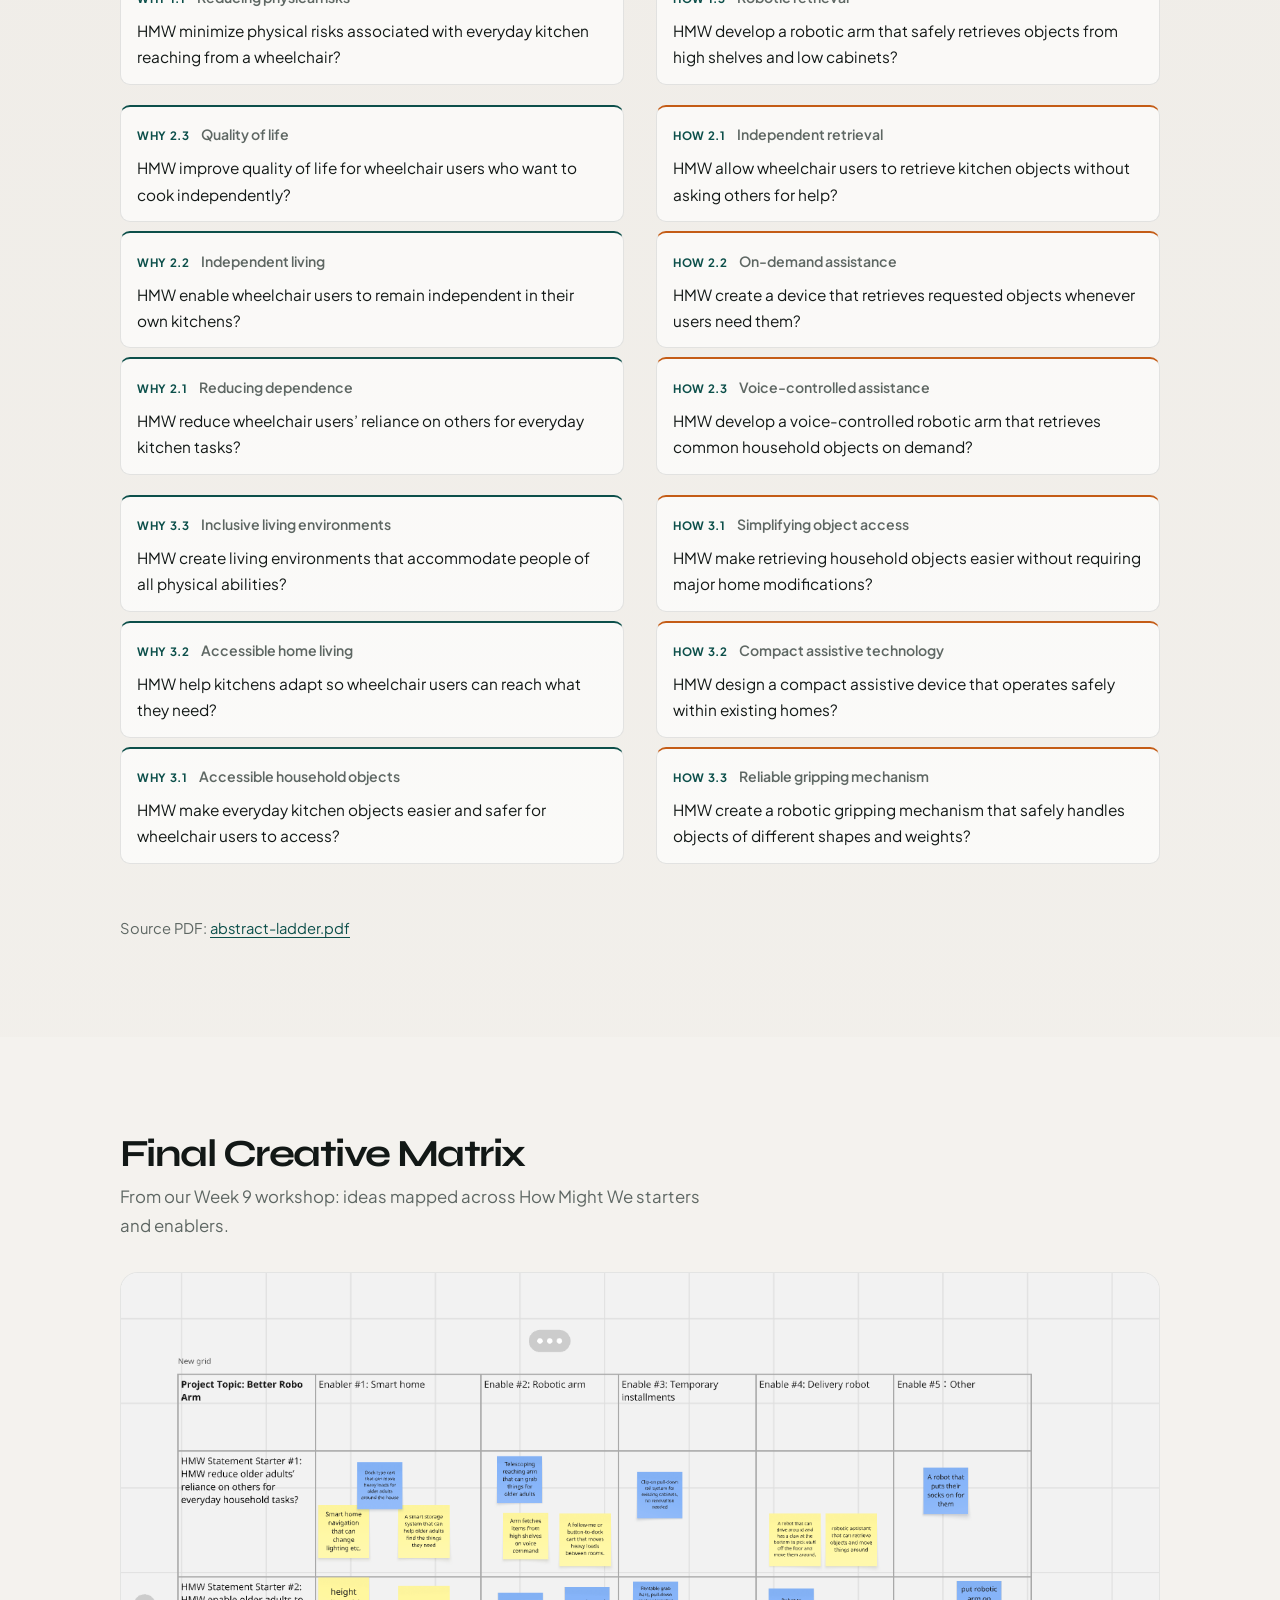
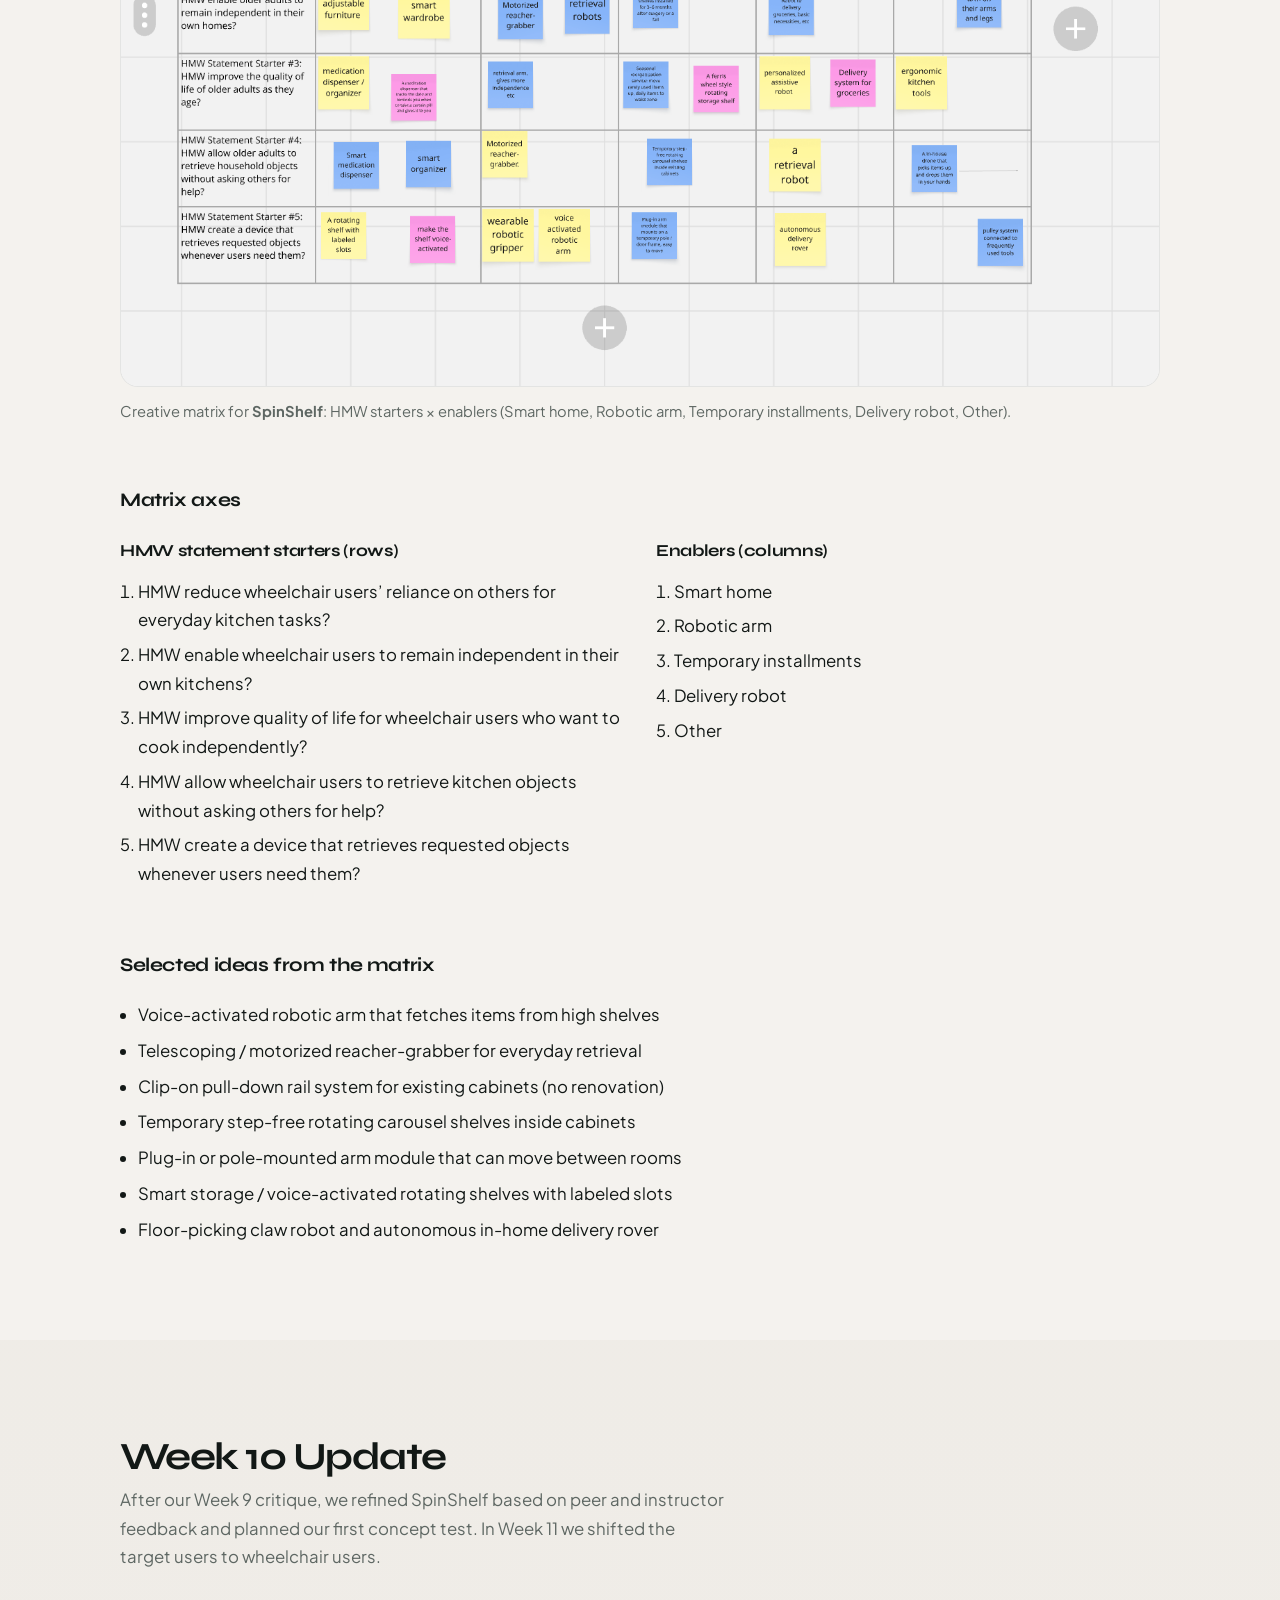
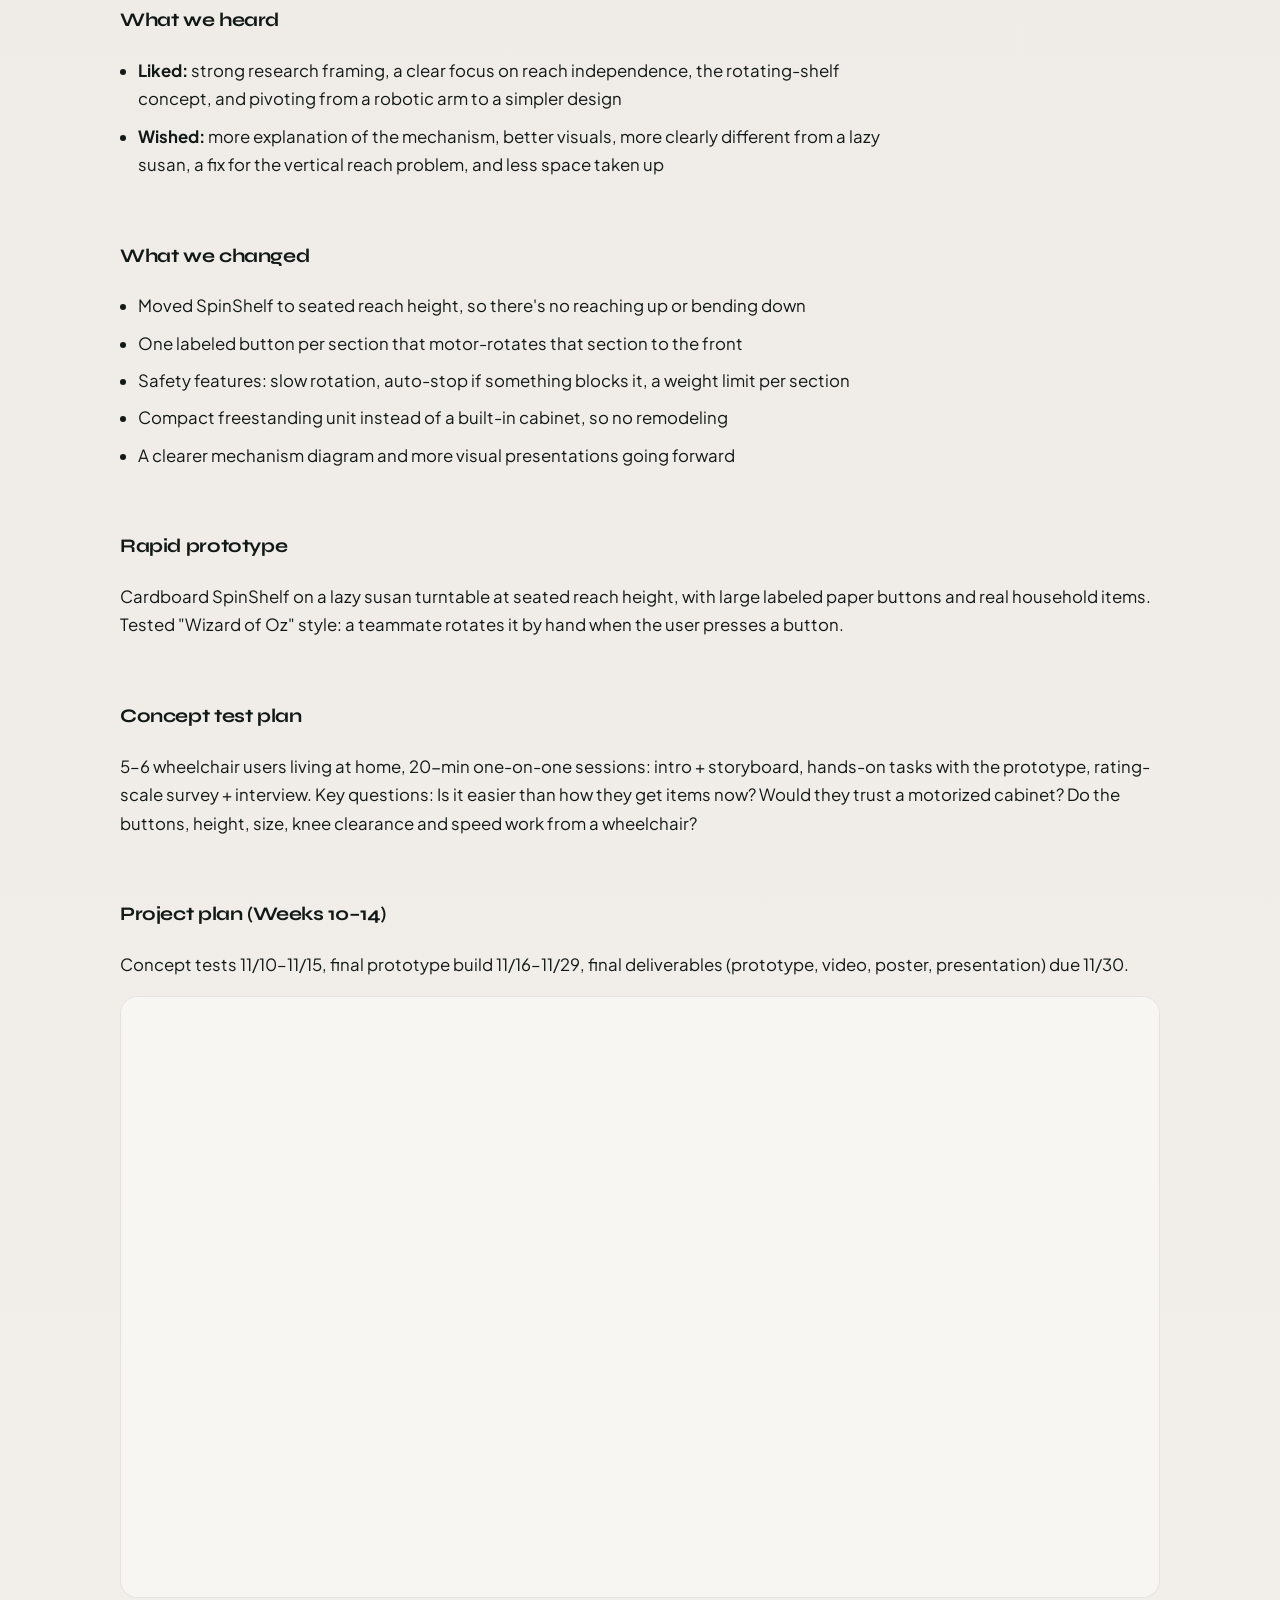
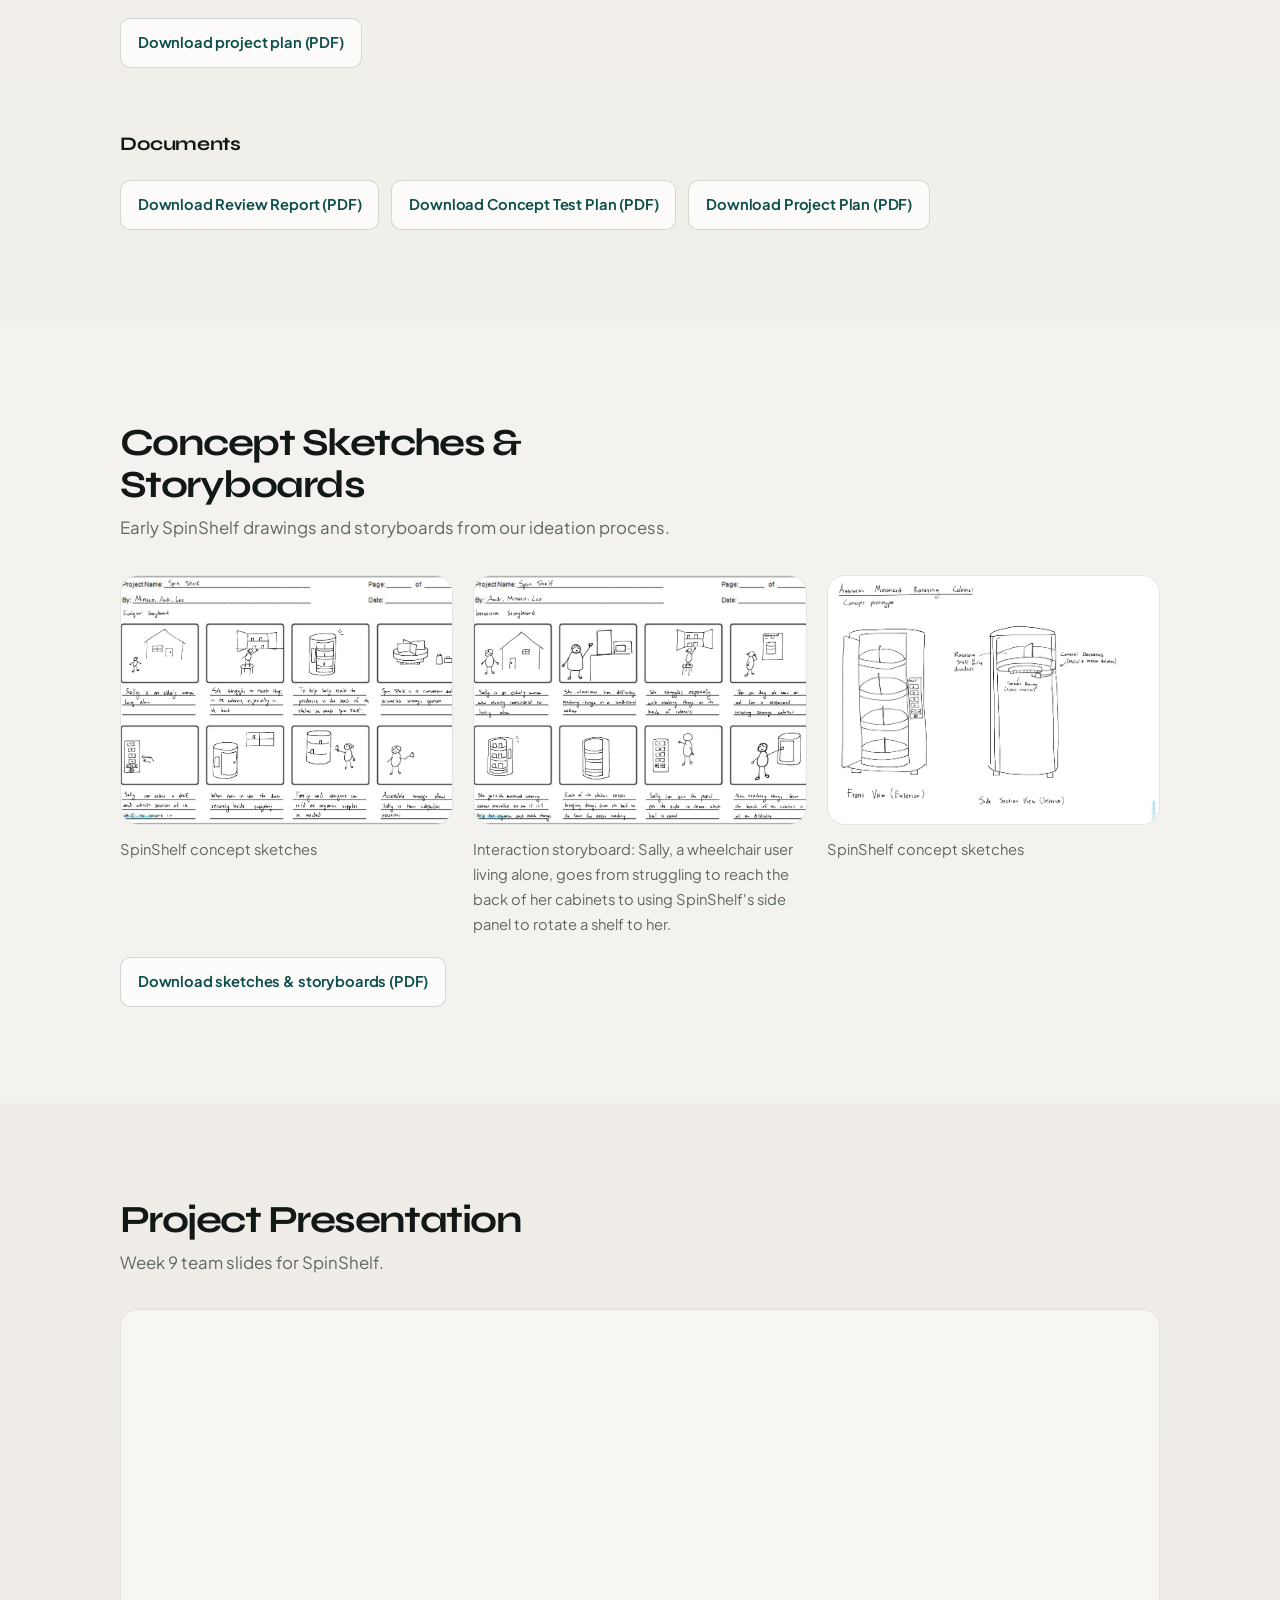
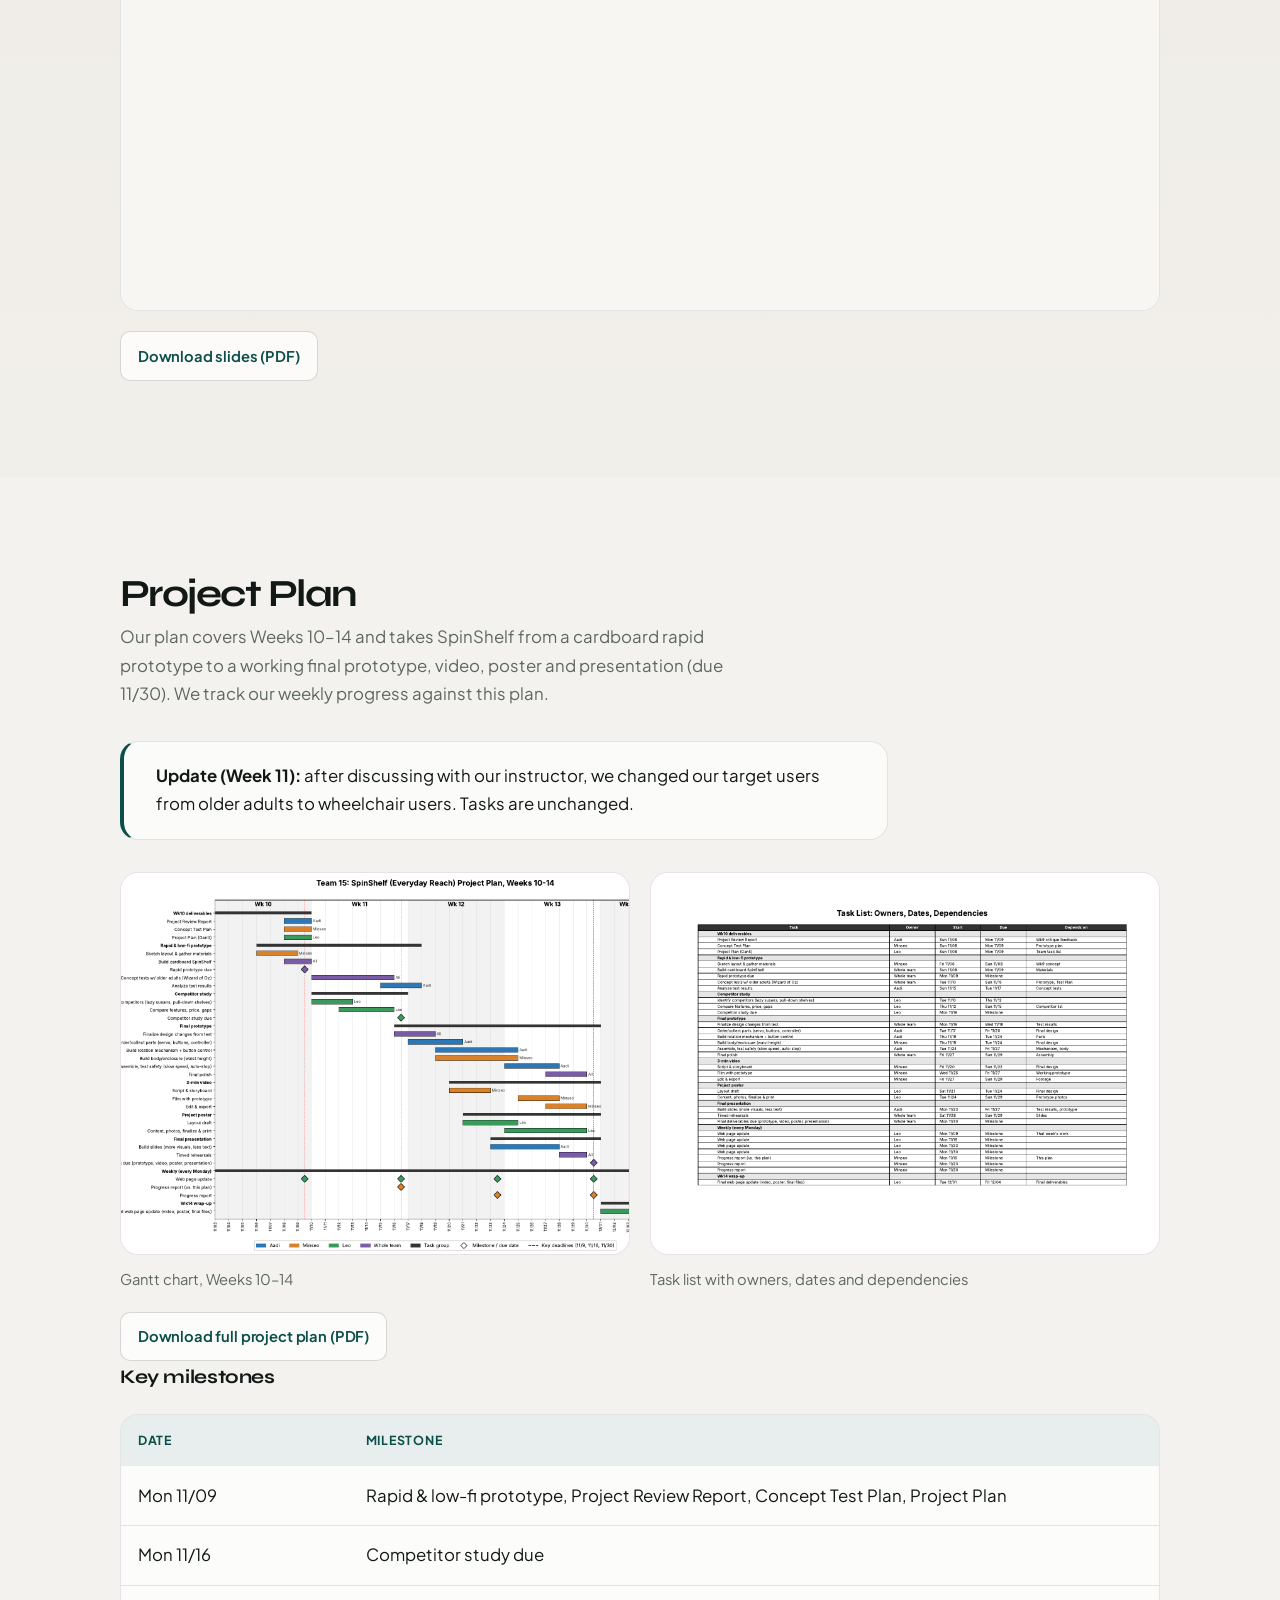
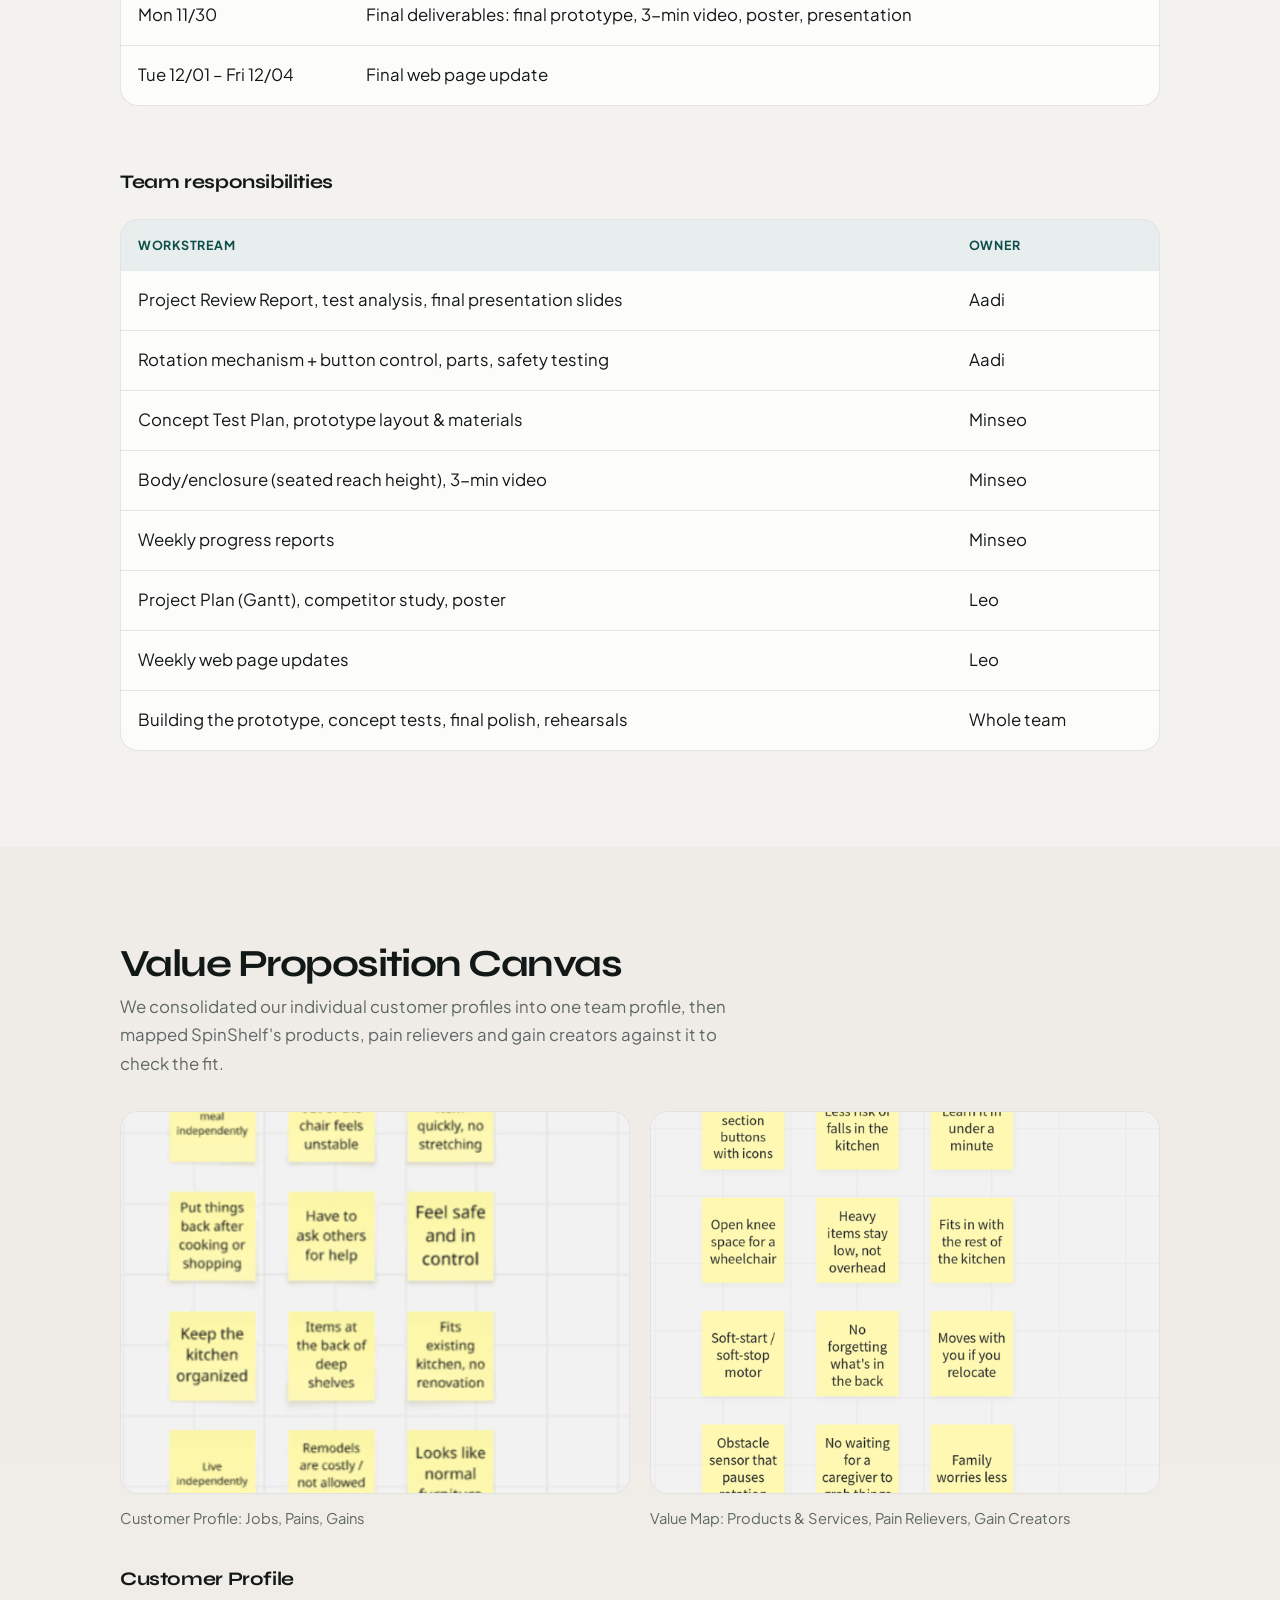
==== commit 1f2906f4: "Week 11: project plan, value prop, prototyping; wheelchair audience rewrite" ====
--- a/index.html
+++ b/index.html
@@ -26,7 +26,10 @@
         <li><a href="#week10">Week 10 Update</a></li>
         <li><a href="#sketches">Sketches</a></li>
         <li><a href="#presentation">Presentation</a></li>
-        <li><a href="#plan">Plan</a></li>
+        <li><a href="#project-plan">Project Plan</a></li>
+        <li><a href="#value-prop">Value Prop</a></li>
+        <li><a href="#prototyping">Prototyping</a></li>
+        <li><a href="#plan">Team Plan</a></li>
         <li><a href="#references">References</a></li>
       </ul>
     </nav>
@@ -39,7 +42,7 @@
       <div class="container hero-content">
         <p class="eyebrow">DES INV 15 · Fall 2026 · UC Berkeley</p>
         <h1 class="hero-title">SpinShelf</h1>
-        <p class="hero-subtitle">Helping older adults age in place safely</p>
+        <p class="hero-subtitle">Helping wheelchair users reach everyday kitchen items on their own</p>
       </div>
     </section>
 
@@ -98,7 +101,7 @@
           <h2>Project Topic</h2>
         </header>
         <p class="lead">
-          We’re looking at everyday reaching and fetching for older adults who live alone: getting things from high shelves, picking items up off the floor, and moving objects around the house, and how those moments raise the risk of a fall.
+          We’re looking at everyday kitchen reaching for wheelchair users: getting items from high cabinets, pulling things from the back of deep shelves, and putting groceries away, without leaning out of the chair or waiting on someone else.
         </p>
       </div>
     </section>
@@ -114,148 +117,24 @@
         <div class="subsection" id="problem-the-problem">
           <h3>The Problem</h3>
           <p>
-            Most older people want to stay in their own homes. The hard part is that ordinary tasks get riskier with age: grabbing something from a high shelf, bending to pick up what dropped, climbing a step stool, or carrying things from room to room. All of that asks a lot of balance and strength. When someone lives alone, there’s often nobody nearby to help with those small moments, or to help if something goes wrong. One fall can mean a broken hip, time in the hospital, and losing the independence they were trying to keep.
+            Wheelchair users want to cook and keep house on their own, but standard kitchens fight that. Upper cabinets sit out of seated reach. Deep shelves hide items in the back. Leaning out of the chair to grab something feels unstable, and grabbers often drop heavy or round things. Asking a roommate, partner, or caregiver for every spice jar or cereal box chips away at independence. The problem isn’t one dramatic moment; it’s dozens of ordinary kitchen tasks each week that require help or a risky stretch.
           </p>
         </div>
 
         <div class="subsection" id="problem-why-it-matters">
           <h3>Why It Matters</h3>
-          <div class="stat-grid">
-            <article class="stat-card">
-              <p class="stat-number">1 in 4</p>
-              <p class="stat-text">adults 65+ report falling every year (over 14 million people)<a class="cite" href="#ref-1"><sup>1</sup></a></p>
-            </article>
-            <article class="stat-card">
-              <p class="stat-number">#1</p>
-              <p class="stat-text">falls are the leading cause of injury and injury-related death for adults 65+<a class="cite" href="#ref-1"><sup>1</sup></a></p>
-            </article>
-            <article class="stat-card">
-              <p class="stat-number">3.85M</p>
-              <p class="stat-text">older adults treated in emergency departments for fall injuries in 2023<a class="cite" href="#ref-2"><sup>2</sup></a></p>
-            </article>
-            <article class="stat-card">
-              <p class="stat-number">43,020</p>
-              <p class="stat-text">adults 65+ died from falls in 2024<a class="cite" href="#ref-2"><sup>2</sup></a></p>
-            </article>
-            <article class="stat-card">
-              <p class="stat-number">+21%</p>
-              <p class="stat-text">rise in the age-adjusted fall death rate for adults 65+, from 2018 to 2024 (64.7 to 78.4 per 100,000)<a class="cite" href="#ref-1"><sup>1</sup></a></p>
-            </article>
-            <article class="stat-card">
-              <p class="stat-number">75%</p>
-              <p class="stat-text">of adults 50+ want to stay in their current home as they age<a class="cite" href="#ref-3"><sup>3</sup></a></p>
-            </article>
-            <article class="stat-card">
-              <p class="stat-number">~2 in 3</p>
-              <p class="stat-text">falls among high-risk older adults happen inside the home<a class="cite" href="#ref-5"><sup>5</sup></a></p>
-            </article>
-            <article class="stat-card">
-              <p class="stat-number">28%</p>
-              <p class="stat-text">of adults 65+ live alone<a class="cite" href="#ref-6"><sup>6</sup></a></p>
-            </article>
-          </div>
-        </div>
-
-        <div class="subsection" id="problem-where-falls">
-          <h3>Where and how falls happen</h3>
           <p>
-            Falls usually don’t happen on icy sidewalks. They happen at home, during normal daily activity. In one study of older women, 62% of falls happened at home or nearby, most often in living rooms and kitchens, and they often happened while walking, carrying something, or bending down<a class="cite" href="#ref-4"><sup>4</sup></a>.
+            Kitchen independence is part of living independently. When everyday items stay out of reach from a seated position, people either lean in ways that feel unsafe, clutter counters with everything they might need, or wait for someone else. Renters often can’t remodel for lower cabinets, and costly full kitchen renovations aren’t an option for many households. A clearer path to seated-reach storage matters for daily cooking, putting groceries away, and feeling in control at home.
           </p>
-
-          <figure class="figure figure--chart">
-            <div class="chart-card">
-              <h4 class="chart-title">What people were doing when they fell</h4>
-              <svg
-                class="chart chart--bars"
-                viewBox="0 0 640 280"
-                role="img"
-                aria-labelledby="chart-activities-title chart-activities-desc"
-              >
-                <title id="chart-activities-title">What people were doing when they fell</title>
-                <desc id="chart-activities-desc">
-                  Horizontal bar chart: Walking 27.4%, Standing up 11.3%, Stepping up or down 8.5%, Reaching or leaning 6.6%, Turning 6.3%.
-                </desc>
-                <!-- Axis -->
-                <line x1="210" y1="20" x2="210" y2="250" stroke="#d8d0c4" stroke-width="1" />
-                <!-- Walking 27.4% → bar width ~ 274 -->
-                <text x="200" y="48" text-anchor="end" class="chart-label">Walking</text>
-                <rect x="210" y="30" width="274" height="28" rx="4" fill="#8aa3a3" />
-                <text x="492" y="50" class="chart-value">27.4%</text>
-                <!-- Standing up 11.3% -->
-                <text x="200" y="96" text-anchor="end" class="chart-label">Standing up</text>
-                <rect x="210" y="78" width="113" height="28" rx="4" fill="#8aa3a3" />
-                <text x="331" y="98" class="chart-value">11.3%</text>
-                <!-- Stepping (highlight) 8.5% -->
-                <text x="200" y="144" text-anchor="end" class="chart-label">Stepping up/down</text>
-                <rect x="210" y="126" width="85" height="28" rx="4" fill="#0f5c5c" />
-                <text x="303" y="146" class="chart-value">8.5%</text>
-                <!-- Reaching (highlight) 6.6% -->
-                <text x="200" y="192" text-anchor="end" class="chart-label">Reaching or leaning</text>
-                <rect x="210" y="174" width="66" height="28" rx="4" fill="#0f5c5c" />
-                <text x="284" y="194" class="chart-value">6.6%</text>
-                <!-- Turning 6.3% -->
-                <text x="200" y="240" text-anchor="end" class="chart-label">Turning</text>
-                <rect x="210" y="222" width="63" height="28" rx="4" fill="#8aa3a3" />
-                <text x="281" y="242" class="chart-value">6.3%</text>
-              </svg>
-            </div>
-            <figcaption>
-              Activity at the time of the fall among high-risk community-dwelling older adults<a class="cite" href="#ref-5"><sup>5</sup></a>.
-              Stepping and reaching highlighted.
-            </figcaption>
-          </figure>
-
-          <figure class="figure figure--chart">
-            <div class="chart-card">
-              <h4 class="chart-title">Fall death rate, adults 65+ (per 100,000)</h4>
-              <svg
-                class="chart chart--rate"
-                viewBox="0 0 640 280"
-                role="img"
-                aria-labelledby="chart-rate-title chart-rate-desc"
-              >
-                <title id="chart-rate-title">Fall death rate, adults 65+ (per 100,000)</title>
-                <desc id="chart-rate-desc">
-                  Bar comparison: 2018 age-adjusted fall death rate 64.7 per 100,000; 2024 rate 78.4 per 100,000.
-                </desc>
-                <!-- Grid lines -->
-                <line x1="80" y1="40" x2="580" y2="40" stroke="#efeae2" stroke-width="1" />
-                <line x1="80" y1="100" x2="580" y2="100" stroke="#efeae2" stroke-width="1" />
-                <line x1="80" y1="160" x2="580" y2="160" stroke="#efeae2" stroke-width="1" />
-                <line x1="80" y1="220" x2="580" y2="220" stroke="#d8d0c4" stroke-width="1" />
-                <!-- Y scale labels (approx 0 to 90) -->
-                <text x="70" y="224" text-anchor="end" class="chart-axis">0</text>
-                <text x="70" y="164" text-anchor="end" class="chart-axis">30</text>
-                <text x="70" y="104" text-anchor="end" class="chart-axis">60</text>
-                <text x="70" y="44" text-anchor="end" class="chart-axis">90</text>
-                <!-- Bars: height = value * (180/90) = value * 2; baseline y=220 -->
-                <!-- 2018: 64.7 → h=129.4, y=90.6 -->
-                <rect x="180" y="91" width="100" height="129" rx="6" fill="#8aa3a3" />
-                <text x="230" y="82" text-anchor="middle" class="chart-value">64.7</text>
-                <text x="230" y="245" text-anchor="middle" class="chart-label">2018</text>
-                <!-- 2024: 78.4 → h=156.8, y=63.2 -->
-                <rect x="360" y="63" width="100" height="157" rx="6" fill="#0f5c5c" />
-                <text x="410" y="54" text-anchor="middle" class="chart-value">78.4</text>
-                <text x="410" y="245" text-anchor="middle" class="chart-label">2024</text>
-                <!-- Trend line -->
-                <line x1="230" y1="155.5" x2="410" y2="141.5" stroke="#d97706" stroke-width="3" stroke-linecap="round" />
-                <circle cx="230" cy="155.5" r="5" fill="#d97706" />
-                <circle cx="410" cy="141.5" r="5" fill="#d97706" />
-              </svg>
-            </div>
-            <figcaption>
-              Age-adjusted fall death rate for adults 65+, 2018 to 2024<a class="cite" href="#ref-1"><sup>1</sup></a>.
-            </figcaption>
-          </figure>
         </div>
 
         <div class="subsection" id="problem-scope">
           <h3>Scope</h3>
           <p>
-            <strong>In scope:</strong> adults 65+ who live alone at home, and everyday indoor tasks like reaching, picking things up, and moving household objects (high shelves, low cabinets, items on the floor, carrying things between rooms).
+            <strong>In scope:</strong> wheelchair users cooking and storing food at home, and everyday kitchen tasks like reaching cabinets, getting items from deep shelves, and putting things away from a seated position.
           </p>
           <p>
-            <strong>Out of scope:</strong> medical treatment and fall recovery, getting around outdoors, stairs as a building-design problem, and people living in nursing homes or assisted living.
+            <strong>Out of scope:</strong> medical treatment and rehab, outdoor mobility and transportation, full kitchen remodeling as the primary solution, and institutional settings like nursing homes.
           </p>
         </div>
 
@@ -284,7 +163,7 @@
                   <circle cx="192" cy="104" r="5" fill="#d97706" />
                 </svg>
               </div>
-              <figcaption>Reaching overhead</figcaption>
+              <figcaption>High cabinets out of seated reach</figcaption>
             </figure>
             <figure class="figure">
               <div class="illustration" aria-hidden="true">
@@ -302,7 +181,7 @@
                   <path d="M155 178c4 10 2 20-2 26" fill="none" stroke="#1f2a2e" stroke-width="6" stroke-linecap="round" />
                 </svg>
               </div>
-              <figcaption>Bending to the floor</figcaption>
+              <figcaption>Leaning for items on deep shelves</figcaption>
             </figure>
             <figure class="figure">
               <div class="illustration" aria-hidden="true">
@@ -323,7 +202,7 @@
                   <path d="M152 145c4 8 2 14-2 18" fill="none" stroke="#1f2a2e" stroke-width="5" stroke-linecap="round" />
                 </svg>
               </div>
-              <figcaption>Climbing to reach</figcaption>
+              <figcaption>Asking for help with everyday kitchen items</figcaption>
             </figure>
           </div>
         </div>
@@ -337,11 +216,11 @@
           <h2>How Might We</h2>
         </header>
         <div class="hmw-callout" role="note">
-          <p>How might we help older adults living alone reach everyday objects without risking a fall?</p>
+          <p>How might we help wheelchair users reach everyday kitchen items on their own, without leaning out of their chair or asking for help?</p>
         </div>
         <ul class="hmw-secondary">
-          <li>How might we make the items older adults use every day easy to get to, wherever they are stored?</li>
-          <li>How might we help older adults stay independent at home without depending on someone else for small tasks?</li>
+          <li>How might we make everyday kitchen items easy to get to from a seated position, wherever they are stored?</li>
+          <li>How might we help wheelchair users stay independent in the kitchen without depending on someone else for small tasks?</li>
         </ul>
       </div>
     </section>
@@ -351,7 +230,7 @@
       <div class="container">
         <header class="section-header">
           <h2>Persona</h2>
-          <p>From our Week 8 assignment: a primary user we design for.</p>
+          <p>From our Week 8 assignment, updated for our Week 11 target users.</p>
         </header>
 
         <article class="persona-card">
@@ -359,28 +238,28 @@
             <div class="persona-identity">
               <p class="persona-kicker">Primary persona</p>
               <h3>Margaret Wilson</h3>
-              <p class="persona-tagline">The Independent Homeowner</p>
+              <p class="persona-tagline">The Independent Home Cook</p>
             </div>
             <dl class="persona-meta">
               <div><dt>Gender</dt><dd>Female</dd></div>
-              <div><dt>Age</dt><dd>72</dd></div>
+              <div><dt>Age</dt><dd>46</dd></div>
               <div><dt>Education</dt><dd>B.A. in Elementary Education</dd></div>
-              <div><dt>Occupation</dt><dd>Retired elementary school teacher</dd></div>
+              <div><dt>Occupation</dt><dd>Curriculum designer (remote)</dd></div>
               <div><dt>Location</dt><dd>Berkeley, California</dd></div>
-              <div><dt>Living situation</dt><dd>Lives alone, single-story house</dd></div>
+              <div><dt>Living situation</dt><dd>Lives alone, uses a manual wheelchair, rental apartment</dd></div>
               <div><dt>Tech comfort</dt><dd>Moderate</dd></div>
             </dl>
           </div>
 
           <blockquote class="persona-quote">
-            “I don’t need someone to do everything for me. I just want to be able to reach the things I need without worrying about hurting myself.”
+            “I don’t need someone to do everything for me. I just want to reach the things I need without leaning out of my chair or waiting for help.”
           </blockquote>
 
           <div class="persona-body">
             <div class="subsection">
               <h3>Personal background</h3>
               <p>
-                Margaret has lived alone in her single-story home for 18 years. She likes cooking, reading, knitting, and spending time with her daughter. She wants to run her household herself, but reaching into low cabinets, high shelves, and down to the floor has gotten uncomfortable, especially with heavier items. She’s moved everyday things onto the counters and uses a long-handled grabber for light objects. Neither fix is enough, so she still waits on her daughter for heavier tasks.
+                Margaret lives alone in a rental apartment and cooks most of her meals. She likes trying new recipes and keeping a tidy kitchen. Upper cabinets and the backs of deep shelves are out of comfortable seated reach, so she parks everyday items on the counters and uses a grabber for light things. Heavier jars still mean asking a neighbor or waiting until a friend visits. She can’t remodel the kitchen as a renter, and she wants tools that feel simple and reliable.
               </p>
             </div>
 
@@ -388,31 +267,31 @@
               <div>
                 <h3>Motivations</h3>
                 <ul>
-                  <li>Maintain independence while aging</li>
-                  <li>Keep living comfortably in her own home</li>
-                  <li>Avoid unnecessary physical strain</li>
-                  <li>Feel safe doing daily household tasks</li>
-                  <li>Depend less on family members</li>
+                  <li>Cook and keep house without depending on others</li>
+                  <li>Stay safe while reaching from her chair</li>
+                  <li>Keep counters clear instead of storing everything at arm level</li>
+                  <li>Use tools that fit a rental kitchen</li>
+                  <li>Feel in control of her daily routine</li>
                 </ul>
               </div>
               <div>
                 <h3>Goals</h3>
                 <ul>
-                  <li>Get everyday items without excessive bending or stretching</li>
-                  <li>Reach kitchen supplies and household essentials on her own</li>
-                  <li>Lower her risk of falls and injuries</li>
-                  <li>Keep cooking and doing chores herself</li>
-                  <li>Use simple technology that makes daily tasks easier</li>
+                  <li>Get kitchen items without leaning out of the chair</li>
+                  <li>Reach spices, dishes, and staples on her own</li>
+                  <li>Put groceries away without help</li>
+                  <li>Keep cooking full meals herself</li>
+                  <li>Use simple controls she can learn quickly</li>
                 </ul>
               </div>
               <div>
                 <h3>Frustrations</h3>
                 <ul>
-                  <li>Difficulty and discomfort reaching low cabinets and high shelves</li>
-                  <li>Grabber can’t handle heavier objects</li>
-                  <li>Waiting on family for certain tasks</li>
-                  <li>Not enough accessible storage space</li>
-                  <li>Worry that assistive tech is complicated or expensive</li>
+                  <li>Upper cabinets and deep shelves out of seated reach</li>
+                  <li>Grabbers drop heavy or round items</li>
+                  <li>Waiting on others for small kitchen tasks</li>
+                  <li>Cluttered counters from keeping everything accessible</li>
+                  <li>Worry that assistive products look clinical or cost too much</li>
                 </ul>
               </div>
             </div>
@@ -422,18 +301,18 @@
                 <h3>Current behaviors</h3>
                 <ul>
                   <li>Uses a long-handled grabber for lightweight objects</li>
-                  <li>Keeps frequently used items on her countertops</li>
-                  <li>Avoids lifting heavy appliances from low storage</li>
-                  <li>Keeps her phone nearby in case of emergencies</li>
+                  <li>Keeps frequently used items on countertops</li>
+                  <li>Avoids storing heavy items overhead</li>
+                  <li>Plans shopping and cooking around when help is available</li>
                 </ul>
               </div>
               <div>
                 <h3>Technology preferences</h3>
                 <ul>
-                  <li>Uses a smartphone and smart speaker</li>
-                  <li>Prefers simple voice commands, with physical controls as a backup</li>
+                  <li>Uses a smartphone and simple home devices</li>
+                  <li>Prefers clear physical buttons, with optional voice as a backup</li>
                   <li>Values reliable, predictable operation</li>
-                  <li>Wants affordable, low-maintenance devices</li>
+                  <li>Wants affordable, low-maintenance products that look like normal furniture</li>
                 </ul>
               </div>
             </div>
@@ -441,17 +320,12 @@
             <div class="subsection">
               <h3>Day in the life</h3>
               <ul class="day-list">
-                <li><strong>Morning:</strong> Makes breakfast; sometimes struggles to reach items in lower cabinets.</li>
-                <li><strong>Afternoon:</strong> Chores, laundry, and meal prep; uses her grabber for light dropped items.</li>
-                <li><strong>Evening:</strong> Reads or knits; occasionally needs supplies from hard-to-reach storage.</li>
+                <li><strong>Morning:</strong> Makes breakfast; reaches for items she’s already moved to the counter.</li>
+                <li><strong>Afternoon:</strong> Meal prep and putting groceries away; uses a grabber for light packages, asks for help with heavier jars.</li>
+                <li><strong>Evening:</strong> Cooks dinner; sometimes leaves less-used ingredients in hard-to-reach cabinets until someone can help.</li>
               </ul>
             </div>
           </div>
-
-          <p class="source-link">
-            Source PDF:
-            <a href="images/margaret-persona.pdf" target="_blank" rel="noopener noreferrer">margaret-persona.pdf</a>
-          </p>
         </article>
       </div>
     </section>
@@ -466,7 +340,7 @@
 
         <div class="ladder-seed">
           <p class="ladder-seed-label">Initial How might we?</p>
-          <p>HMW help older adults safely retrieve everyday household objects without excessive bending or reaching?</p>
+          <p>HMW help wheelchair users safely retrieve everyday kitchen objects without leaning out of their chair or asking for help?</p>
         </div>
 
         <div class="ladder-board" aria-label="Abstract laddering board">
@@ -476,34 +350,34 @@
               <li>
                 <span class="ladder-code">Why 1.3</span>
                 <span class="ladder-theme">Overall well-being</span>
-                <p>HMW improve the overall physical well-being of older adults living independently?</p>
+                <p>HMW improve the everyday independence of wheelchair users living at home?</p>
               </li>
               <li>
                 <span class="ladder-code">Why 1.2</span>
                 <span class="ladder-theme">Preventing injuries</span>
-                <p>HMW reduce preventable injuries among older adults in their homes?</p>
+                <p>HMW reduce risky leaning and stretching when wheelchair users reach in the kitchen?</p>
               </li>
               <li>
                 <span class="ladder-code">Why 1.1</span>
                 <span class="ladder-theme">Reducing physical risks</span>
-                <p>HMW minimize physical risks associated with everyday household activities?</p>
+                <p>HMW minimize physical risks associated with everyday kitchen reaching from a wheelchair?</p>
               </li>
             </ol>
             <ol class="ladder-rungs ladder-rungs--why" reversed>
               <li>
                 <span class="ladder-code">Why 2.3</span>
                 <span class="ladder-theme">Quality of life</span>
-                <p>HMW improve the quality of life of older adults as they age?</p>
+                <p>HMW improve quality of life for wheelchair users who want to cook independently?</p>
               </li>
               <li>
                 <span class="ladder-code">Why 2.2</span>
                 <span class="ladder-theme">Independent living</span>
-                <p>HMW enable older adults to remain independent in their own homes?</p>
+                <p>HMW enable wheelchair users to remain independent in their own kitchens?</p>
               </li>
               <li>
                 <span class="ladder-code">Why 2.1</span>
                 <span class="ladder-theme">Reducing dependence</span>
-                <p>HMW reduce older adults’ reliance on others for everyday household tasks?</p>
+                <p>HMW reduce wheelchair users’ reliance on others for everyday kitchen tasks?</p>
               </li>
             </ol>
             <ol class="ladder-rungs ladder-rungs--why" reversed>
@@ -514,13 +388,13 @@
               </li>
               <li>
                 <span class="ladder-code">Why 3.2</span>
-                <span class="ladder-theme">Aging in place</span>
-                <p>HMW help homes adapt to residents’ changing physical needs as they age?</p>
+                <span class="ladder-theme">Accessible home living</span>
+                <p>HMW help kitchens adapt so wheelchair users can reach what they need?</p>
               </li>
               <li>
                 <span class="ladder-code">Why 3.1</span>
                 <span class="ladder-theme">Accessible household objects</span>
-                <p>HMW make everyday household objects easier and safer for older adults to access?</p>
+                <p>HMW make everyday kitchen objects easier and safer for wheelchair users to access?</p>
               </li>
             </ol>
           </div>
@@ -531,7 +405,7 @@
               <li>
                 <span class="ladder-code">How 1.1</span>
                 <span class="ladder-theme">Reducing risky movements</span>
-                <p>HMW reduce the need for older adults to bend, stretch, or climb when retrieving objects?</p>
+                <p>HMW reduce the need for wheelchair users to lean, stretch, or strain when retrieving kitchen objects?</p>
               </li>
               <li>
                 <span class="ladder-code">How 1.2</span>
@@ -548,7 +422,7 @@
               <li>
                 <span class="ladder-code">How 2.1</span>
                 <span class="ladder-theme">Independent retrieval</span>
-                <p>HMW allow older adults to retrieve household objects without asking others for help?</p>
+                <p>HMW allow wheelchair users to retrieve kitchen objects without asking others for help?</p>
               </li>
               <li>
                 <span class="ladder-code">How 2.2</span>
@@ -615,10 +489,10 @@
             <div>
               <h4>HMW statement starters (rows)</h4>
               <ol>
-                <li>HMW reduce older adults’ reliance on others for everyday household tasks?</li>
-                <li>HMW enable older adults to remain independent in their own homes?</li>
-                <li>HMW improve the quality of life of older adults as they age?</li>
-                <li>HMW allow older adults to retrieve household objects without asking others for help?</li>
+                <li>HMW reduce wheelchair users’ reliance on others for everyday kitchen tasks?</li>
+                <li>HMW enable wheelchair users to remain independent in their own kitchens?</li>
+                <li>HMW improve quality of life for wheelchair users who want to cook independently?</li>
+                <li>HMW allow wheelchair users to retrieve kitchen objects without asking others for help?</li>
                 <li>HMW create a device that retrieves requested objects whenever users need them?</li>
               </ol>
             </div>
@@ -655,13 +529,13 @@
       <div class="container">
         <header class="section-header">
           <h2>Week 10 Update</h2>
-          <p>After our Week 9 critique, we refined SpinShelf based on peer and instructor feedback and planned our first concept test with older adults.</p>
+          <p>After our Week 9 critique, we refined SpinShelf based on peer and instructor feedback and planned our first concept test. In Week 11 we shifted the target users to wheelchair users.</p>
         </header>
 
         <div class="subsection">
           <h3>What we heard</h3>
           <ul class="wk10-list">
-            <li><strong>Liked:</strong> strong research and statistics, a clear focus on older adults' fall risk, the rotating-shelf concept, and pivoting from a robotic arm to a simpler design</li>
+            <li><strong>Liked:</strong> strong research framing, a clear focus on reach independence, the rotating-shelf concept, and pivoting from a robotic arm to a simpler design</li>
             <li><strong>Wished:</strong> more explanation of the mechanism, better visuals, more clearly different from a lazy susan, a fix for the vertical reach problem, and less space taken up</li>
           </ul>
         </div>
@@ -669,7 +543,7 @@
         <div class="subsection">
           <h3>What we changed</h3>
           <ul class="wk10-list">
-            <li>Moved SpinShelf to waist/counter height, so there's no reaching up or bending down</li>
+            <li>Moved SpinShelf to seated reach height, so there's no reaching up or bending down</li>
             <li>One labeled button per section that motor-rotates that section to the front</li>
             <li>Safety features: slow rotation, auto-stop if something blocks it, a weight limit per section</li>
             <li>Compact freestanding unit instead of a built-in cabinet, so no remodeling</li>
@@ -680,7 +554,7 @@
         <div class="subsection">
           <h3>Rapid prototype</h3>
           <p>
-            Cardboard SpinShelf on a lazy susan turntable at waist height, with large labeled paper buttons and real household items. Tested "Wizard of Oz" style: a teammate rotates it by hand when the user presses a button.
+            Cardboard SpinShelf on a lazy susan turntable at seated reach height, with large labeled paper buttons and real household items. Tested "Wizard of Oz" style: a teammate rotates it by hand when the user presses a button.
           </p>
           <!-- Photo block hidden until assets/wk10/cardboard-prototype.jpg exists -->
         </div>
@@ -688,7 +562,7 @@
         <div class="subsection">
           <h3>Concept test plan</h3>
           <p>
-            5–6 adults 65+ living at home, 20-min one-on-one sessions: intro + storyboard, hands-on tasks with the prototype, rating-scale survey + interview. Key questions: Is it easier than their current cabinets? Would they trust a motorized cabinet? Do the buttons, height, size and speed work for them?
+            5–6 wheelchair users living at home, 20-min one-on-one sessions: intro + storyboard, hands-on tasks with the prototype, rating-scale survey + interview. Key questions: Is it easier than how they get items now? Would they trust a motorized cabinet? Do the buttons, height, size, knee clearance and speed work from a wheelchair?
           </p>
         </div>
 
@@ -742,10 +616,10 @@
             <a class="sketch-link" href="assets/wk10/spinshelf-sketches-2.png" target="_blank" rel="noopener noreferrer">
               <img
                 src="assets/wk10/spinshelf-sketches-2.png"
-                alt="Interaction storyboard of Sally, an older adult living alone, using SpinShelf's side panel to rotate a shelf toward her"
+                alt="Interaction storyboard of Sally, a wheelchair user living alone, using SpinShelf's side panel to rotate a shelf toward her"
               />
             </a>
-            <figcaption>Interaction storyboard: Sally, an older adult living alone, goes from struggling to reach the back of her cabinets to using SpinShelf's side panel to rotate a shelf to her.</figcaption>
+            <figcaption>Interaction storyboard: Sally, a wheelchair user living alone, goes from struggling to reach the back of her cabinets to using SpinShelf's side panel to rotate a shelf to her.</figcaption>
           </figure>
           <figure class="figure sketch-card">
             <a class="sketch-link" href="assets/wk10/spinshelf-sketches-3.png" target="_blank" rel="noopener noreferrer">
@@ -785,6 +659,301 @@
       </div>
     </section>
 
+    <!-- Week 11: Project Plan -->
+    <section id="project-plan" class="section">
+      <div class="container">
+        <header class="section-header">
+          <h2>Project Plan</h2>
+          <p>Our plan covers Weeks 10–14 and takes SpinShelf from a cardboard rapid prototype to a working final prototype, video, poster and presentation (due 11/30). We track our weekly progress against this plan.</p>
+        </header>
+
+        <p class="callout-note"><strong>Update (Week 11):</strong> after discussing with our instructor, we changed our target users from older adults to wheelchair users. Tasks are unchanged.</p>
+
+        <div class="sketch-grid sketch-grid--two">
+          <figure class="figure sketch-card">
+            <a class="sketch-link" href="assets/wk11/project-plan-gantt.png" target="_blank" rel="noopener noreferrer">
+              <img src="assets/wk11/project-plan-gantt.png" alt="Gantt chart covering SpinShelf work across Weeks 10 to 14" />
+            </a>
+            <figcaption>Gantt chart, Weeks 10–14</figcaption>
+          </figure>
+          <figure class="figure sketch-card">
+            <a class="sketch-link" href="assets/wk11/project-plan-tasklist.png" target="_blank" rel="noopener noreferrer">
+              <img src="assets/wk11/project-plan-tasklist.png" alt="Task list with owners, dates and dependencies for SpinShelf" />
+            </a>
+            <figcaption>Task list with owners, dates and dependencies</figcaption>
+          </figure>
+        </div>
+
+        <p class="download-row">
+          <a class="btn-download" href="assets/wk11/SpinShelf_Project_Plan.pdf" target="_blank" rel="noopener noreferrer">Download full project plan (PDF)</a>
+        </p>
+
+        <div class="subsection">
+          <h3>Key milestones</h3>
+          <div class="table-wrap">
+            <table>
+              <thead>
+                <tr>
+                  <th scope="col">Date</th>
+                  <th scope="col">Milestone</th>
+                </tr>
+              </thead>
+              <tbody>
+                <tr>
+                  <td>Mon 11/09</td>
+                  <td>Rapid &amp; low-fi prototype, Project Review Report, Concept Test Plan, Project Plan</td>
+                </tr>
+                <tr>
+                  <td>Mon 11/16</td>
+                  <td>Competitor study due</td>
+                </tr>
+                <tr>
+                  <td>Mon 11/30</td>
+                  <td>Final deliverables: final prototype, 3-min video, poster, presentation</td>
+                </tr>
+                <tr>
+                  <td>Tue 12/01 – Fri 12/04</td>
+                  <td>Final web page update</td>
+                </tr>
+              </tbody>
+            </table>
+          </div>
+        </div>
+
+        <div class="subsection">
+          <h3>Team responsibilities</h3>
+          <div class="table-wrap">
+            <table>
+              <thead>
+                <tr>
+                  <th scope="col">Workstream</th>
+                  <th scope="col">Owner</th>
+                </tr>
+              </thead>
+              <tbody>
+                <tr>
+                  <td>Project Review Report, test analysis, final presentation slides</td>
+                  <td>Aadi</td>
+                </tr>
+                <tr>
+                  <td>Rotation mechanism + button control, parts, safety testing</td>
+                  <td>Aadi</td>
+                </tr>
+                <tr>
+                  <td>Concept Test Plan, prototype layout &amp; materials</td>
+                  <td>Minseo</td>
+                </tr>
+                <tr>
+                  <td>Body/enclosure (seated reach height), 3-min video</td>
+                  <td>Minseo</td>
+                </tr>
+                <tr>
+                  <td>Weekly progress reports</td>
+                  <td>Minseo</td>
+                </tr>
+                <tr>
+                  <td>Project Plan (Gantt), competitor study, poster</td>
+                  <td>Leo</td>
+                </tr>
+                <tr>
+                  <td>Weekly web page updates</td>
+                  <td>Leo</td>
+                </tr>
+                <tr>
+                  <td>Building the prototype, concept tests, final polish, rehearsals</td>
+                  <td>Whole team</td>
+                </tr>
+              </tbody>
+            </table>
+          </div>
+        </div>
+      </div>
+    </section>
+
+    <!-- Week 11: Value Proposition Canvas -->
+    <section id="value-prop" class="section section--alt">
+      <div class="container">
+        <header class="section-header">
+          <h2>Value Proposition Canvas</h2>
+          <p>We consolidated our individual customer profiles into one team profile, then mapped SpinShelf's products, pain relievers and gain creators against it to check the fit.</p>
+        </header>
+
+        <div class="vpc-boards">
+          <figure class="figure sketch-card">
+            <a class="sketch-link" href="assets/wk11/customer-profile.png" target="_blank" rel="noopener noreferrer">
+              <img src="assets/wk11/customer-profile.png" alt="Customer profile board showing jobs, pains and gains" />
+            </a>
+            <figcaption>Customer Profile: Jobs, Pains, Gains</figcaption>
+          </figure>
+          <figure class="figure sketch-card">
+            <a class="sketch-link" href="assets/wk11/value-map.png" target="_blank" rel="noopener noreferrer">
+              <img src="assets/wk11/value-map.png" alt="Value map board showing products and services, pain relievers and gain creators" />
+            </a>
+            <figcaption>Value Map: Products &amp; Services, Pain Relievers, Gain Creators</figcaption>
+          </figure>
+        </div>
+
+        <div class="subsection">
+          <h3>Customer Profile</h3>
+          <ul class="wk10-list">
+            <li><strong>Customer jobs:</strong> Get everyday kitchen items on my own · Cook a full meal independently · Put things back after cooking or shopping · Keep the kitchen organized · Live independently</li>
+            <li><strong>Pains:</strong> Upper cabinets out of reach when seated · Leaning out of the chair feels unstable · Have to ask others for help · Items at the back of deep shelves · Remodels are costly / not allowed for renters · Grabbers drop heavy or round items · Counters cluttered with everything</li>
+            <li><strong>Gains:</strong> Do everything in the kitchen without help · Reach any item quickly, no stretching · Feel safe and in control · Fits existing kitchen, no renovation · Looks like normal furniture · Affordable · Clear, organized counters</li>
+          </ul>
+        </div>
+
+        <div class="subsection">
+          <h3>Value Map</h3>
+          <ul class="wk10-list">
+            <li><strong>Products &amp; services:</strong> Rotating shelf carousel with motor · Push-button panel at armrest height · Color-coded section buttons with icons · Open knee space for a wheelchair · Soft-start / soft-stop motor · Obstacle sensor that pauses rotation · Plug-in power, sits against any wall · Removable bins you can lift out · Setup + labeling help at delivery</li>
+            <li><strong>Pain relievers:</strong> No standing on step stools · No twisting or stretching to reach · Less risk of falls in the kitchen · Heavy items stay low, not overhead · No forgetting what's in the back · No waiting for a caregiver to grab things · Works without landlord approval · Fingers and sleeves safe from moving parts</li>
+            <li><strong>Gain creators:</strong> Cook your own meals on your own time · Everything visible at a glance · Learn it in under a minute · Fits in with the rest of the kitchen · Moves with you if you relocate · Family worries less · Can add more sections later · Quiet enough to use at night</li>
+          </ul>
+        </div>
+
+        <div class="subsection">
+          <h3>How they fit</h3>
+          <div class="table-wrap">
+            <table>
+              <thead>
+                <tr>
+                  <th scope="col">Customer need</th>
+                  <th scope="col">How SpinShelf addresses it</th>
+                </tr>
+              </thead>
+              <tbody>
+                <tr>
+                  <td>Upper cabinets out of reach when seated</td>
+                  <td>Push-button panel at armrest height; no standing on step stools</td>
+                </tr>
+                <tr>
+                  <td>Leaning out of the chair feels unstable</td>
+                  <td>No twisting or stretching to reach; less risk of falls</td>
+                </tr>
+                <tr>
+                  <td>Items at the back of deep shelves</td>
+                  <td>Rotating carousel brings the section to you; no forgetting what's in the back</td>
+                </tr>
+                <tr>
+                  <td>Have to ask others for help</td>
+                  <td>No waiting for a caregiver to grab things; cook your own meals on your own time</td>
+                </tr>
+                <tr>
+                  <td>Remodels are costly / not allowed for renters</td>
+                  <td>Plug-in power, sits against any wall; works without landlord approval</td>
+                </tr>
+                <tr>
+                  <td>Grabbers drop heavy or round items</td>
+                  <td>Heavy items stay low, not overhead; removable bins you can lift out</td>
+                </tr>
+                <tr>
+                  <td>Feel safe and in control</td>
+                  <td>Soft-start / soft-stop motor; obstacle sensor; fingers and sleeves safe</td>
+                </tr>
+                <tr>
+                  <td>Fits existing kitchen / looks like normal furniture</td>
+                  <td>Fits in with the rest of the kitchen; moves with you if you relocate</td>
+                </tr>
+                <tr>
+                  <td>Clear, organized counters</td>
+                  <td>Color-coded sections; everything visible at a glance</td>
+                </tr>
+              </tbody>
+            </table>
+          </div>
+        </div>
+      </div>
+    </section>
+
+    <!-- Week 11: Prototyping Process -->
+    <section id="prototyping" class="section">
+      <div class="container">
+        <header class="section-header">
+          <h2>Prototyping Process</h2>
+          <p>After our Week 9 critique, we refined the concept and built a rapid, low-fidelity prototype to learn from users before building the motorized version.</p>
+        </header>
+
+        <div class="subsection">
+          <h3>Step 1: Who we're designing for (updated)</h3>
+          <p>
+            We originally targeted older adults living alone. After talking with our instructor, we changed our target users to <strong>wheelchair users</strong>. Reaching isn't a major pain point for most older adults, but for wheelchair users, high and deep cabinets are a daily barrier they can't work around.
+          </p>
+          <div class="hmw-callout" role="note">
+            <p>How might we help wheelchair users reach everyday kitchen items on their own, without leaning out of their chair or asking for help?</p>
+          </div>
+        </div>
+
+        <div class="subsection">
+          <h3>Step 2: What we changed after critique</h3>
+          <div class="table-wrap">
+            <table>
+              <thead>
+                <tr>
+                  <th scope="col">Improvement</th>
+                  <th scope="col">Why</th>
+                </tr>
+              </thead>
+              <tbody>
+                <tr>
+                  <td>Put SpinShelf at seated reach height, with buttons at armrest height and open knee space</td>
+                  <td>Reviewers said a sideways-spinning shelf doesn't fix reaching up, and a low placement still means bending. At seated reach height a wheelchair user can pull up close and reach in without leaning out of the chair.</td>
+                </tr>
+                <tr>
+                  <td>One labeled button per section that rotates it to the front with a motor</td>
+                  <td>Reviewers said it felt too close to a lazy susan. One button press brings the item to you with no reaching or searching.</td>
+                </tr>
+                <tr>
+                  <td>Safety features: slow rotation, auto-stop if blocked, weight limit per section</td>
+                  <td>The most common question was how the mechanism works and safely holds objects. Safety features make it predictable and easier to trust.</td>
+                </tr>
+                <tr>
+                  <td>Compact freestanding unit instead of a built-in cabinet</td>
+                  <td>Size and installation concerns. A freestanding unit needs no remodeling.</td>
+                </tr>
+              </tbody>
+            </table>
+          </div>
+        </div>
+
+        <div class="subsection">
+          <h3>Step 3: What we need to learn</h3>
+          <ol class="wk10-list">
+            <li>Is it easier than how they get items now?</li>
+            <li>Would they trust a motorized cabinet and feel comfortable using it?</li>
+            <li>Are the buttons easy to see, read and press?</li>
+            <li>Do the height, size and knee clearance work from a wheelchair?</li>
+            <li>Does the rotation speed feel safe?</li>
+            <li>What would they store in it?</li>
+          </ol>
+        </div>
+
+        <div class="subsection">
+          <h3>Step 4: How we prototyped it</h3>
+          <ul class="wk10-list">
+            <li><strong>Look-like:</strong> a cardboard model at seated reach height showing the overall size, sections and button layout.</li>
+            <li><strong>Function-like ("Wizard of Oz"):</strong> when the user presses a button, a teammate rotates the shelf by hand to imitate the motor. This tests the interaction and trust without building the servo system yet.</li>
+          </ul>
+          <p><strong>Materials:</strong> cardboard or foam board, a lazy susan turntable, a box or small table as a stand (to bring it to seated reach height), large printed paper buttons with section labels, tape or hot glue, and real household items (a mug, spices, a cereal box).</p>
+          <p><strong>Build:</strong> divide a cardboard cylinder into sections → mount it on the turntable → set it on the stand → attach a labeled button for each section → fill it with everyday items. Takes a few hours.</p>
+
+          <figure class="figure figure--prototype">
+            <a class="sketch-link" href="assets/wk11/lowfi-prototype.jpg" target="_blank" rel="noopener noreferrer">
+              <img src="assets/wk11/lowfi-prototype.jpg" alt="Rapid low-fidelity cardboard SpinShelf prototype with a rotating compartment reached through the front opening" />
+            </a>
+            <figcaption>Our rapid, low-fidelity cardboard prototype. The rotating compartment is reached through the front opening.</figcaption>
+          </figure>
+          <p class="placeholder-note">More prototype photos (in use, close-ups) can go here in a grid later.</p>
+        </div>
+
+        <div class="subsection">
+          <h3>Next: Final prototype</h3>
+          <p>
+            Next, we'll use what we learn from testing this prototype to finalize the design and build the working version: servo-driven rotation, push-button control, an enclosure at seated reach height with knee clearance, and safety testing (slow speed, auto-stop).
+          </p>
+        </div>
+      </div>
+    </section>
+
     <!-- Collaborative Plan -->
     <section id="plan" class="section">
       <div class="container">
@@ -845,7 +1014,7 @@
                 </tr>
                 <tr>
                   <td>Oct 26 to Nov 1</td>
-                  <td>Secondary research + interview 3 to 5 older adults or caregivers</td>
+                  <td>Secondary research + interview 3 to 5 wheelchair users or caregivers</td>
                   <td>All (Aadi coordinates)</td>
                 </tr>
                 <tr>
@@ -896,46 +1065,16 @@
       </div>
     </section>
 
-    <!-- 7. References -->
+    <!-- References -->
     <section id="references" class="section section--alt">
       <div class="container">
         <header class="section-header">
           <h2>References</h2>
-        </header>
-        <ol class="references">
-          <li id="ref-1">
-            Centers for Disease Control and Prevention. (n.d.).
-            <em>Older Adult Falls Data</em>.
-            <a href="https://www.cdc.gov/falls/data-research/index.html" target="_blank" rel="noopener noreferrer">https://www.cdc.gov/falls/data-research/index.html</a>
-          </li>
-          <li id="ref-2">
-            National Safety Council. (n.d.).
-            <em>Older Adult Falls: Injury Facts</em>.
-            <a href="https://injuryfacts.nsc.org/home-and-community/safety-topics/older-adult-falls/" target="_blank" rel="noopener noreferrer">https://injuryfacts.nsc.org/home-and-community/safety-topics/older-adult-falls/</a>
-          </li>
-          <li id="ref-3">
-            AARP. (2024).
-            <em>2024 Home and Community Preferences Survey</em>.
-            <a href="https://www.aarp.org/home-family/your-home/info-2024/home-community-preferences-survey.html" target="_blank" rel="noopener noreferrer">https://www.aarp.org/home-family/your-home/info-2024/home-community-preferences-survey.html</a>
-          </li>
-          <li id="ref-4">
-            <em>Circumstances and consequences of falls in community-dwelling older women</em>. University of Minnesota.
-            <a href="https://experts.umn.edu/en/publications/circumstances-and-consequences-of-falls-in-community-dwelling-old/" target="_blank" rel="noopener noreferrer">https://experts.umn.edu/en/publications/circumstances-and-consequences-of-falls-in-community-dwelling-old/</a>
-          </li>
-          <li id="ref-5">
-            Stevens, J. A., Mahoney, J. E., &amp; Ehrenreich, H. (2014).
-            Circumstances and outcomes of falls among high risk community-dwelling older adults.
-            <em>Injury Epidemiology</em> (BMC).
-            <a href="https://injepijournal.biomedcentral.com/articles/10.1186/2197-1714-1-5" target="_blank" rel="noopener noreferrer">https://injepijournal.biomedcentral.com/articles/10.1186/2197-1714-1-5</a>
-          </li>
-          <li id="ref-6">
-            Pew Research Center. (2025).
-            <em>A smaller share of older U.S. adults live alone today than in 1990</em>.
-            <a href="https://www.pewresearch.org/short-reads/2025/12/04/a-smaller-share-of-older-us-adults-live-alone-today-than-in-1990/" target="_blank" rel="noopener noreferrer">https://www.pewresearch.org/short-reads/2025/12/04/a-smaller-share-of-older-us-adults-live-alone-today-than-in-1990/</a>
-          </li>
-        </ol>
-      </div>
-    </section>
+          <p>Background citations from our earlier older-adult research were removed when we pivoted to wheelchair users in Week 11. We will add wheelchair-relevant sources as secondary research continues.</p>
+        </header>
+      </div>
+    </section>
+
   </main>
 
   <!-- 8. Footer -->
--- a/styles.css
+++ b/styles.css
@@ -886,6 +886,27 @@
   gap: var(--space-md);
 }
 
+.sketch-grid--two {
+  grid-template-columns: repeat(2, minmax(0, 1fr));
+}
+
+.vpc-boards {
+  display: grid;
+  grid-template-columns: repeat(2, minmax(0, 1fr));
+  gap: var(--space-md);
+  margin-bottom: var(--space-lg);
+}
+
+.callout-note {
+  margin: 0 0 var(--space-lg);
+  padding: var(--space-md) var(--space-lg);
+  border: 1px solid var(--color-border);
+  border-left: 4px solid var(--color-accent);
+  border-radius: var(--radius);
+  background: rgba(255, 255, 255, 0.65);
+  max-width: 48rem;
+}
+
 .sketch-card {
   margin: 0;
 }
@@ -988,7 +1009,9 @@
 }
 
 @media (max-width: 900px) {
-  .sketch-grid {
+  .sketch-grid,
+  .sketch-grid--two,
+  .vpc-boards {
     grid-template-columns: 1fr;
   }
 
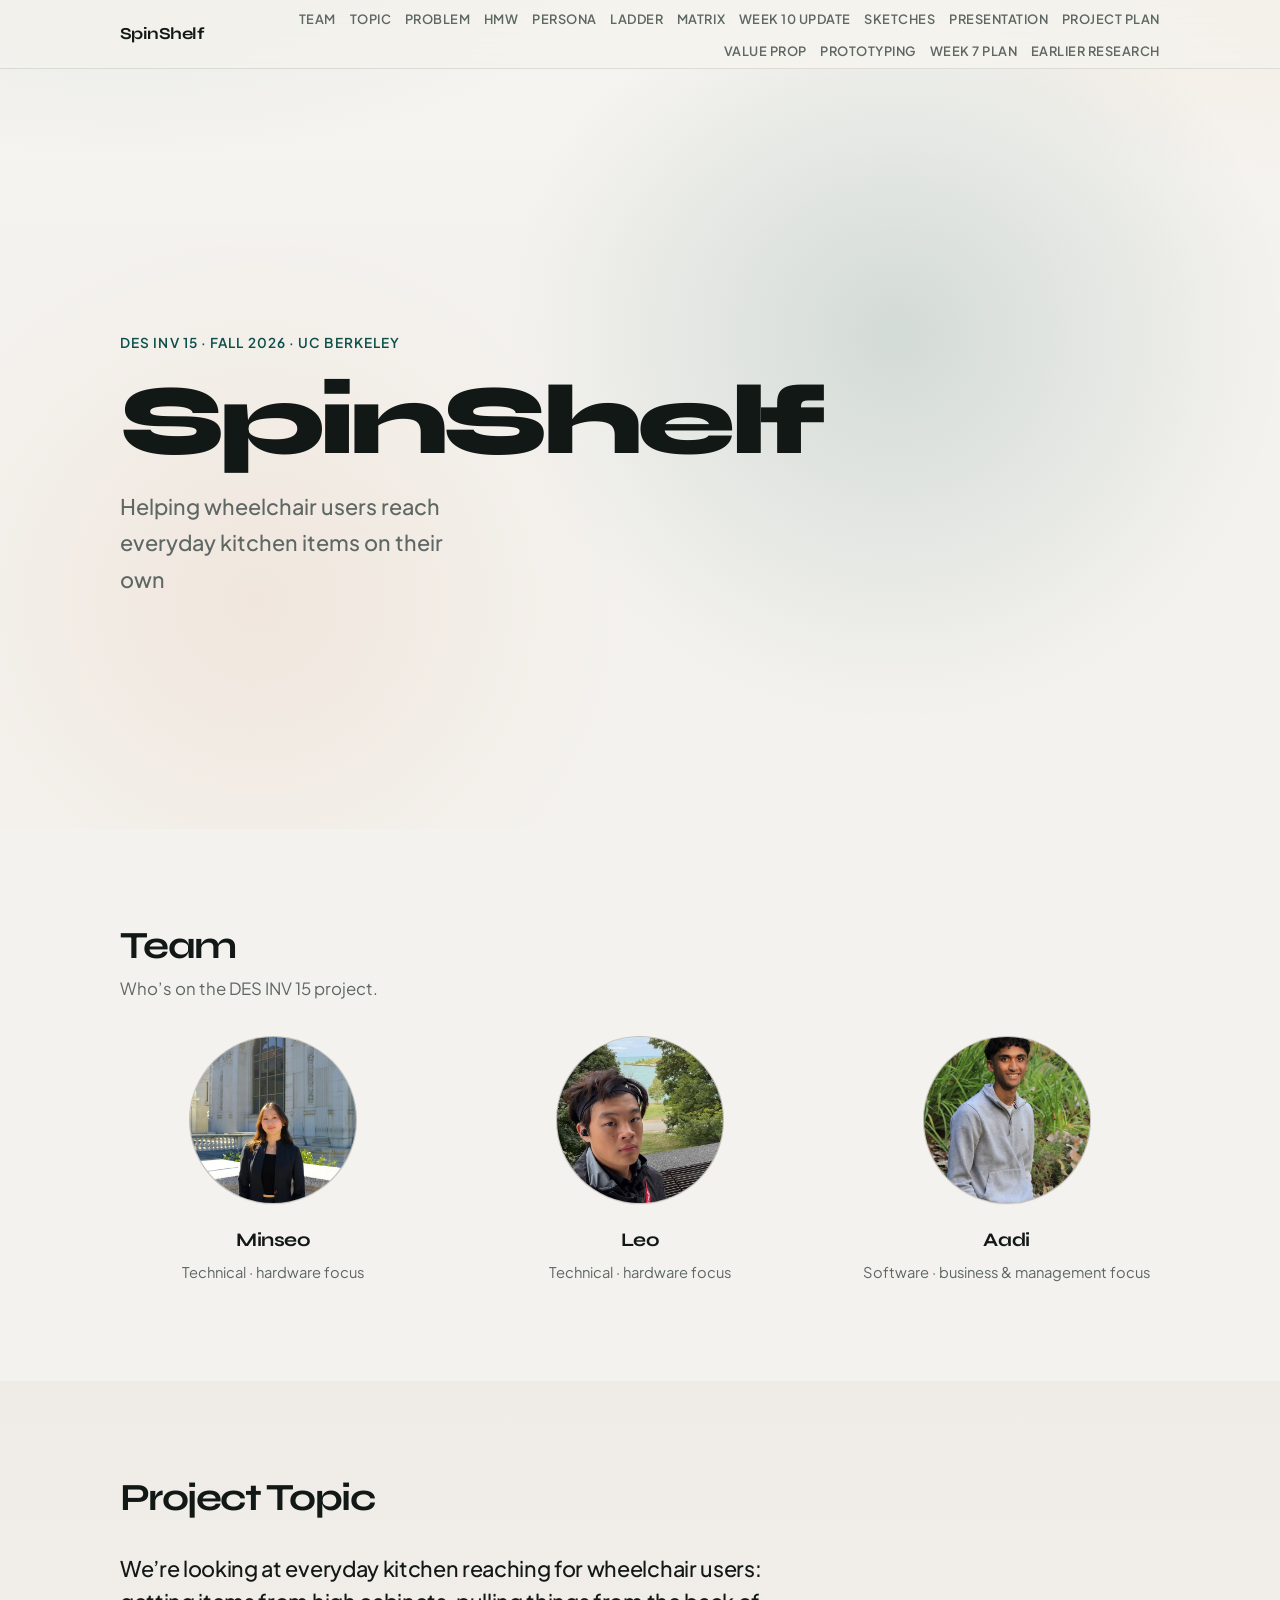
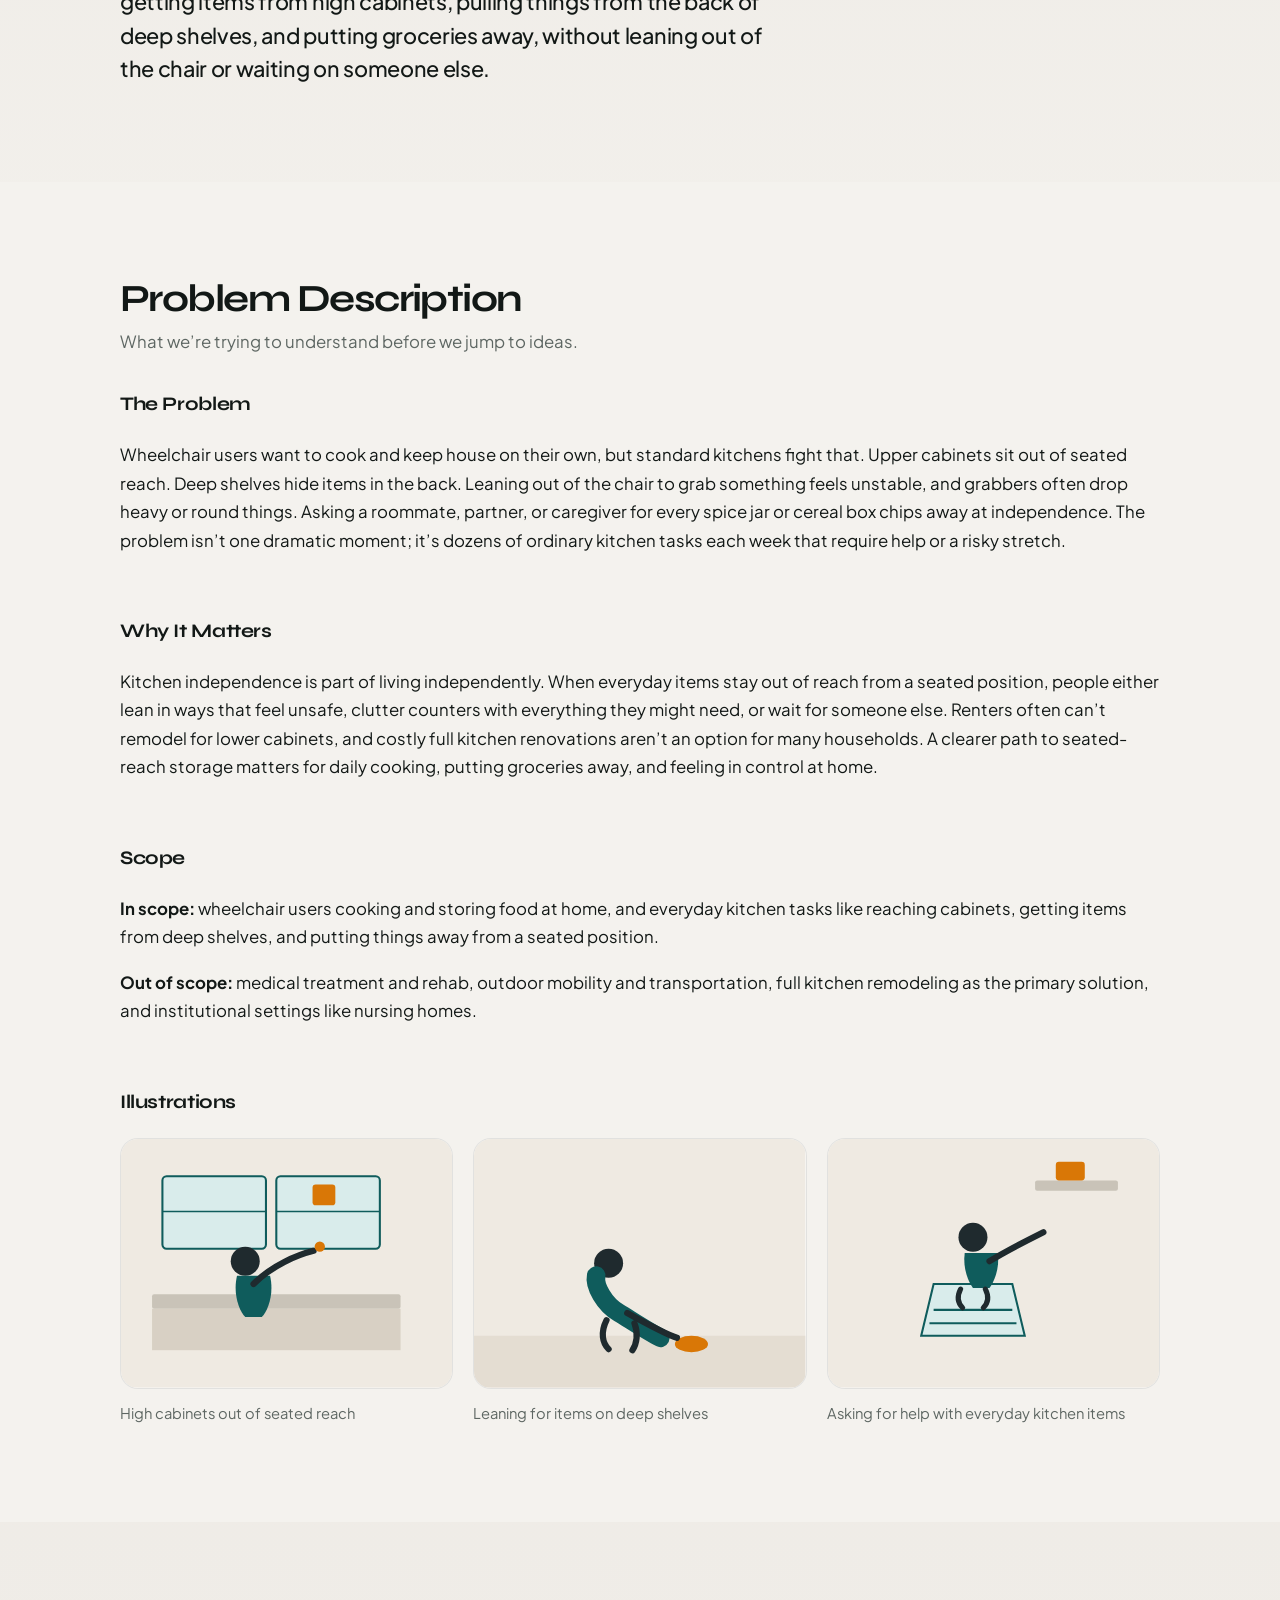
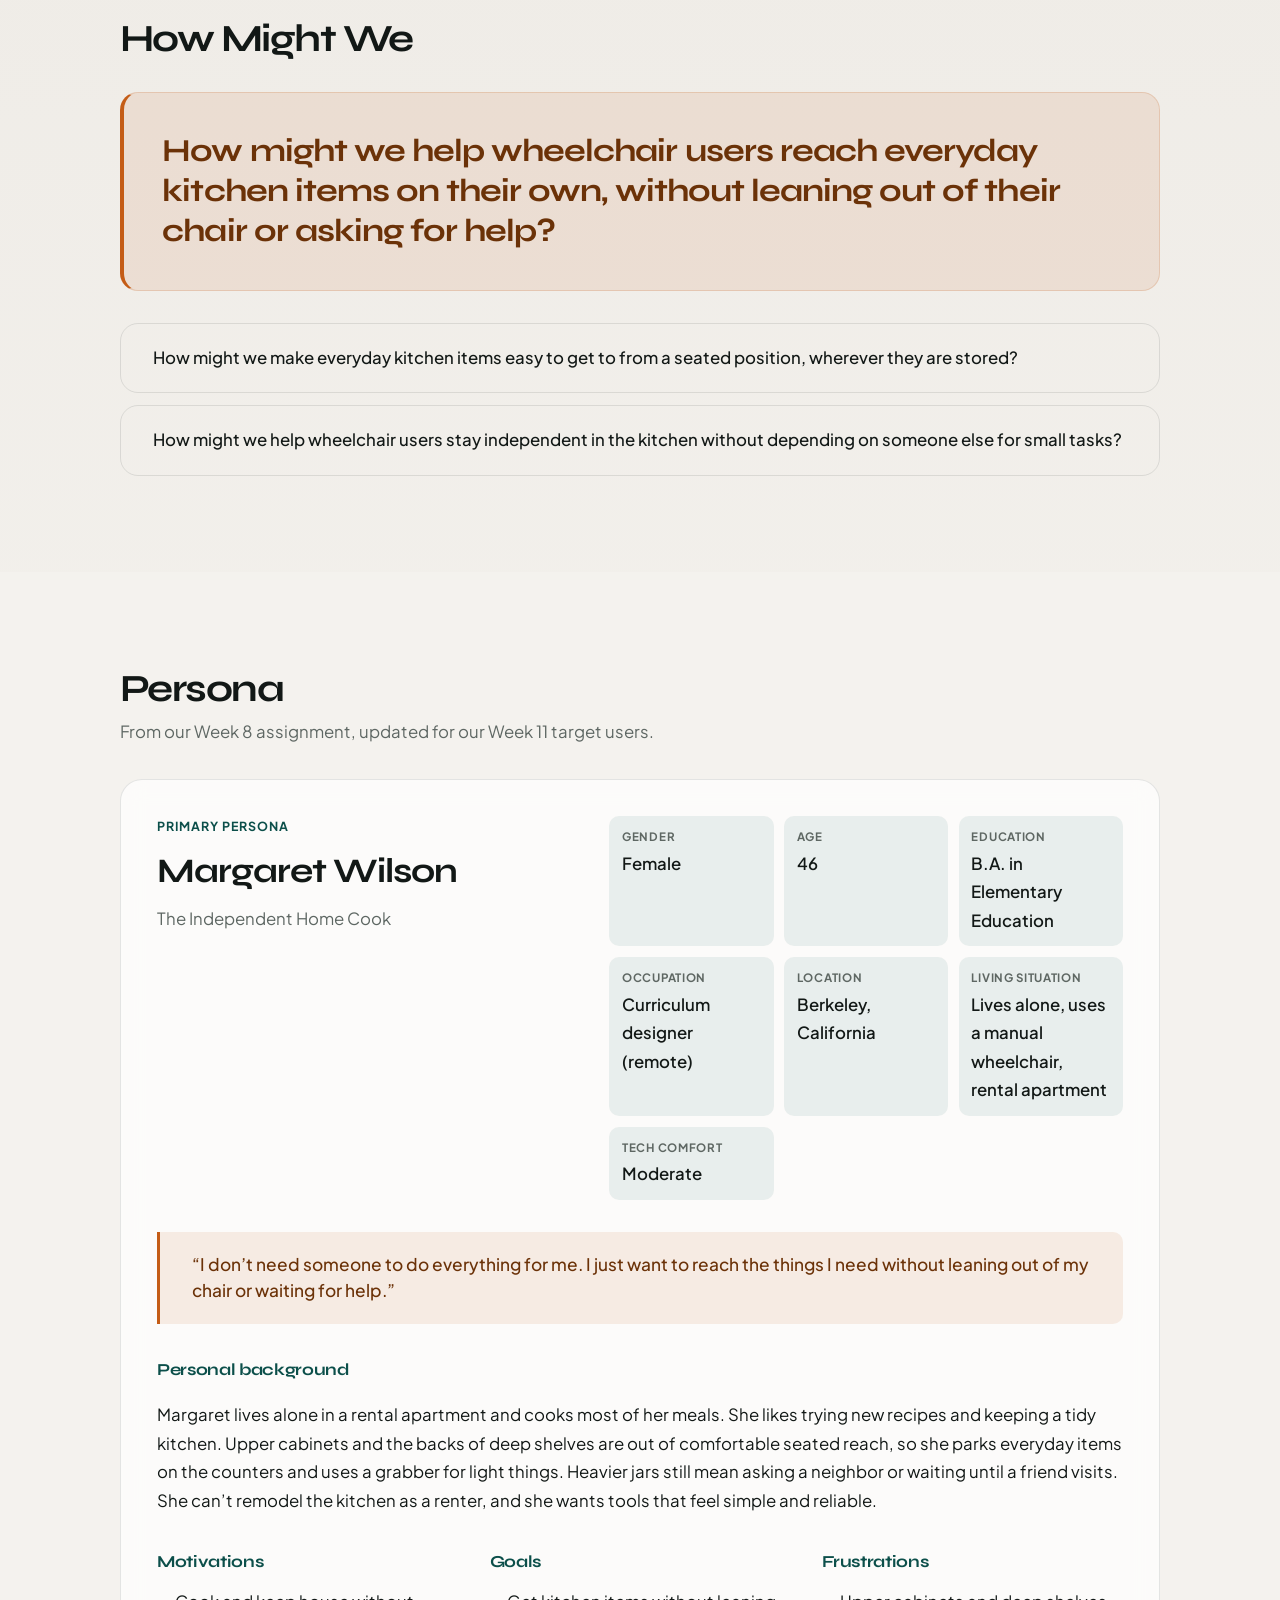
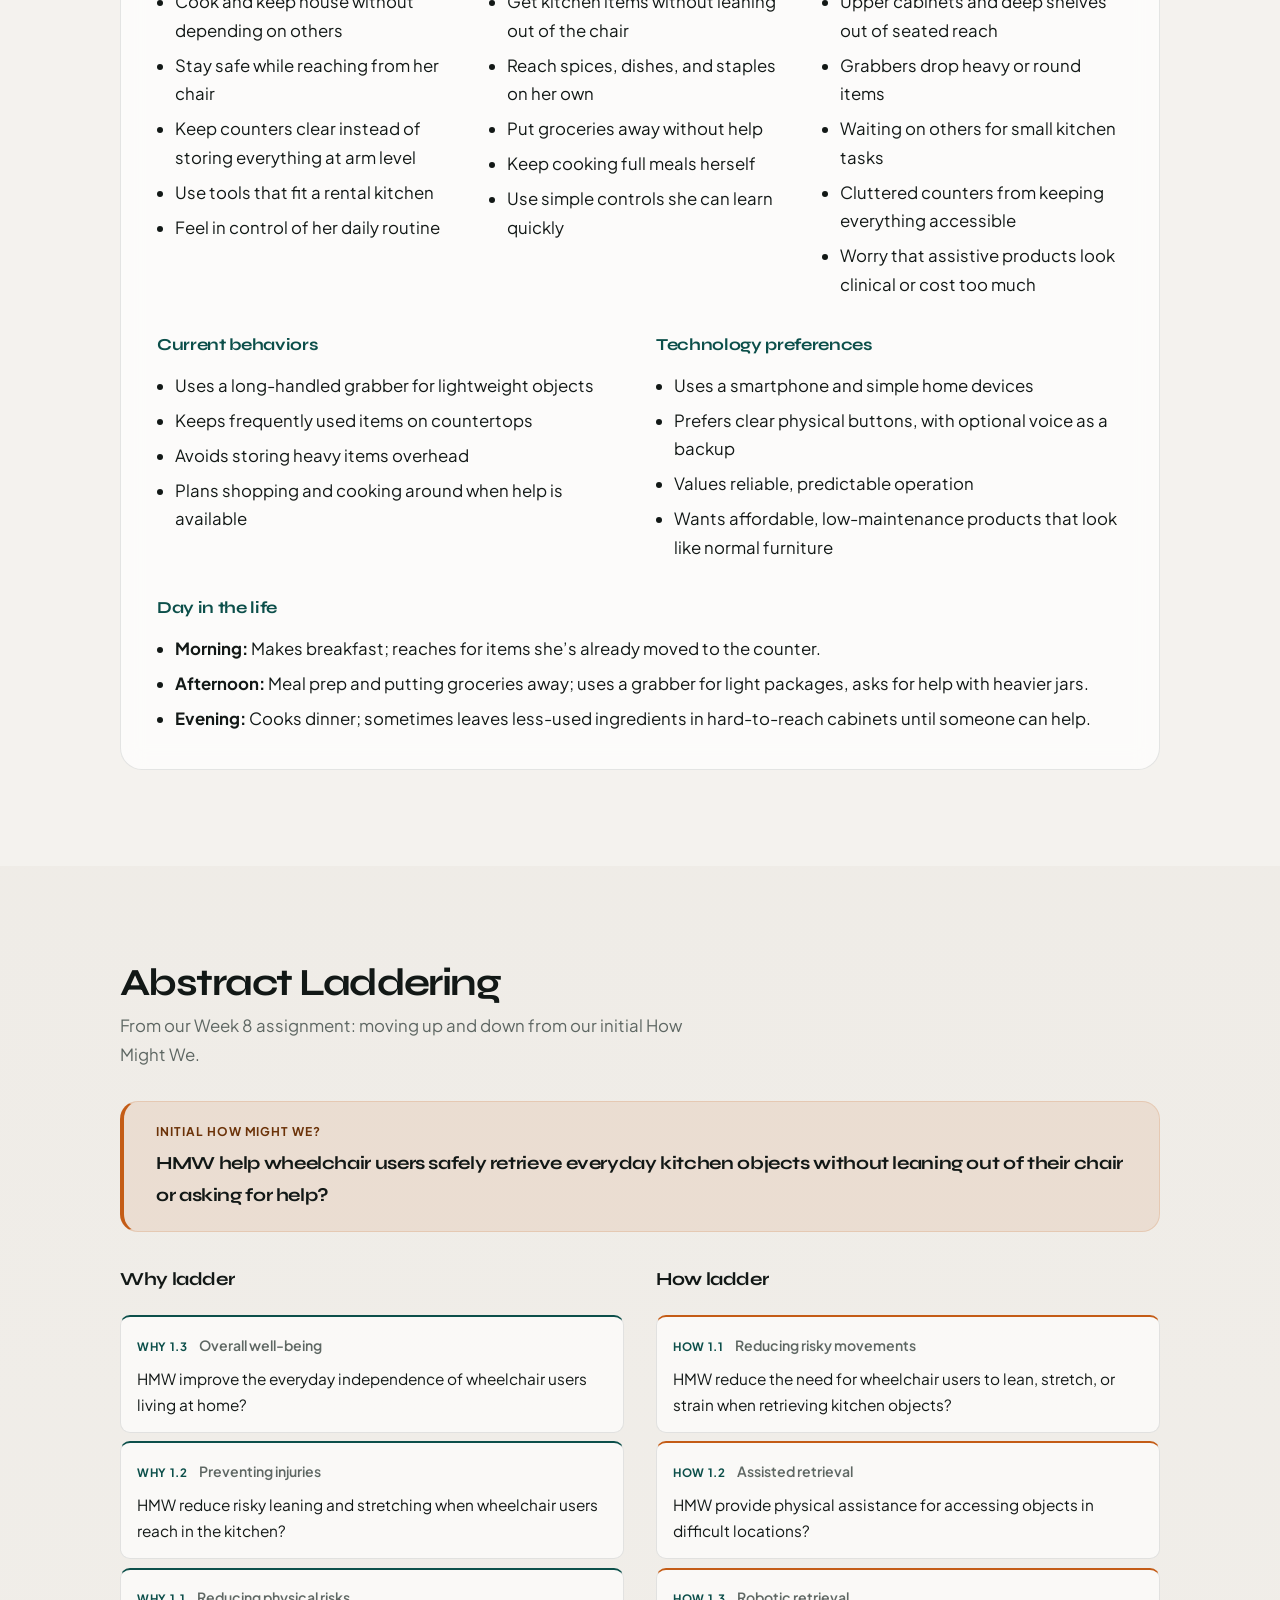
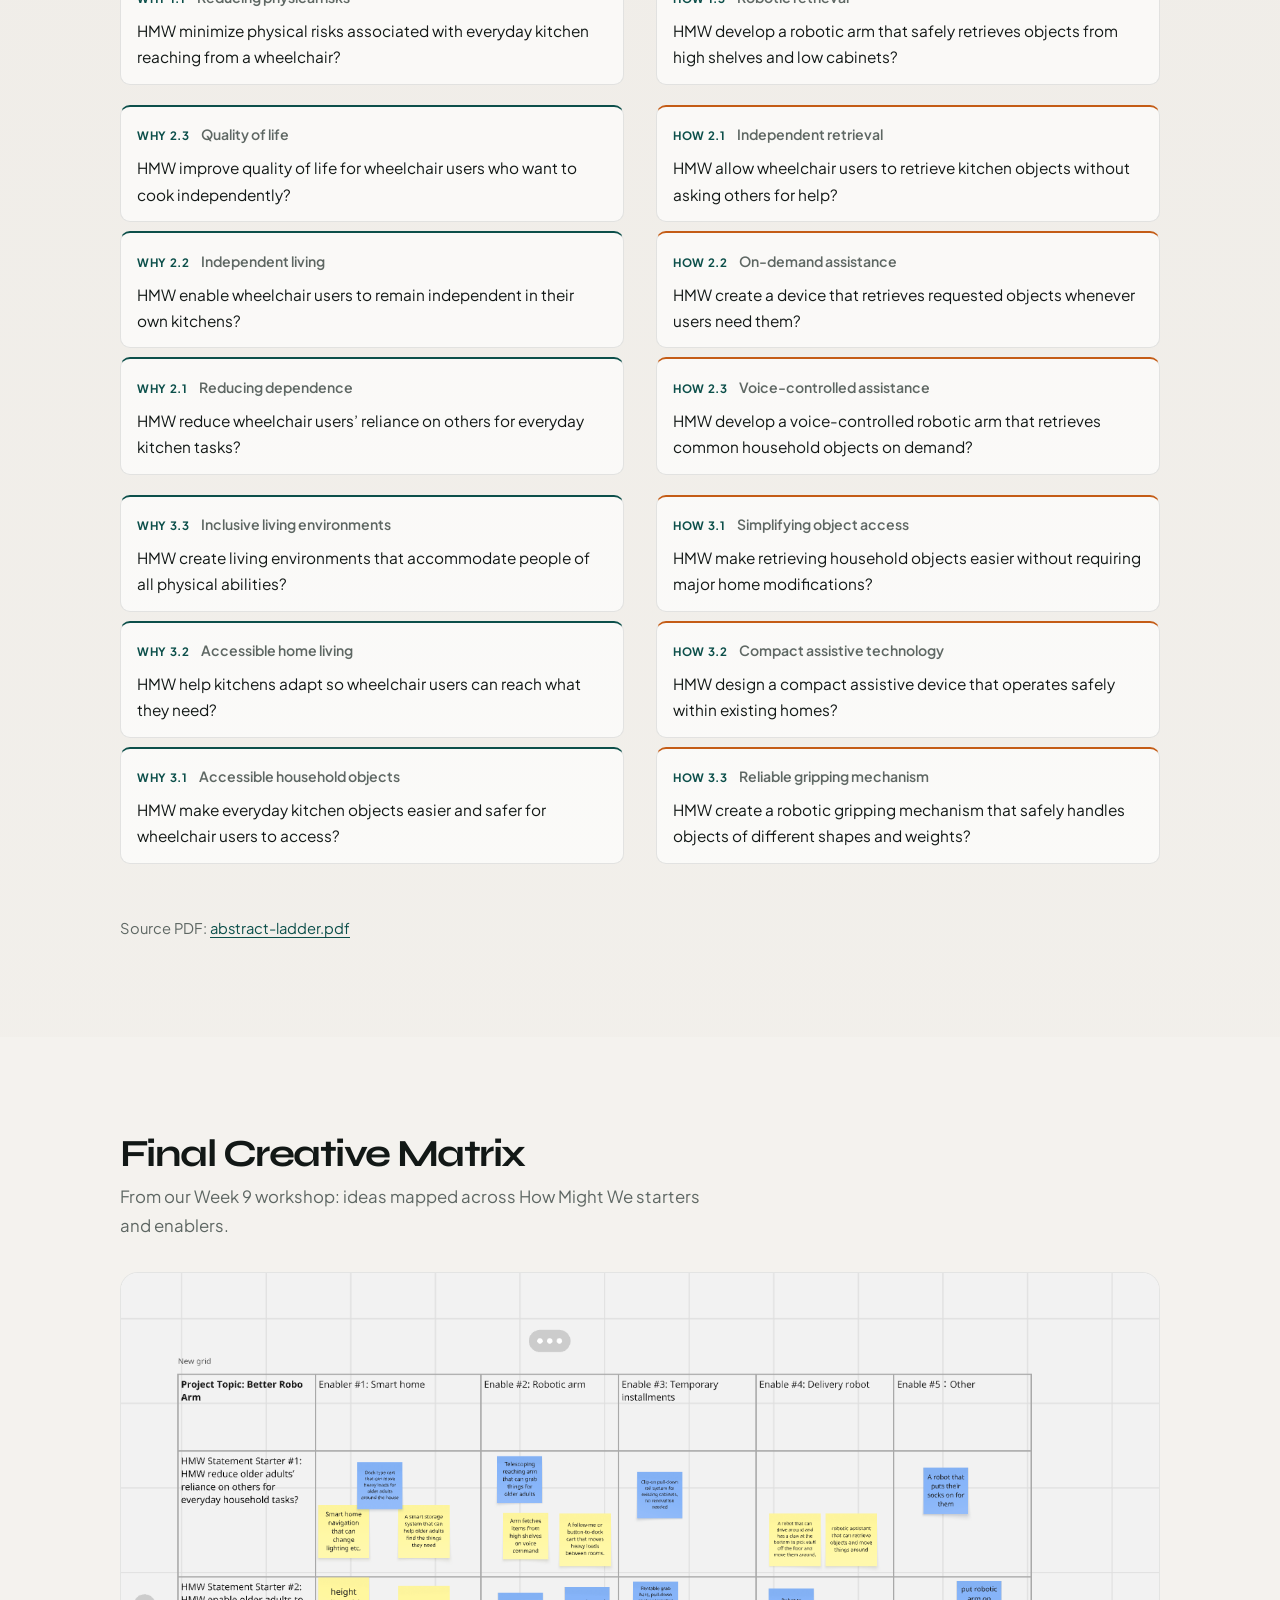
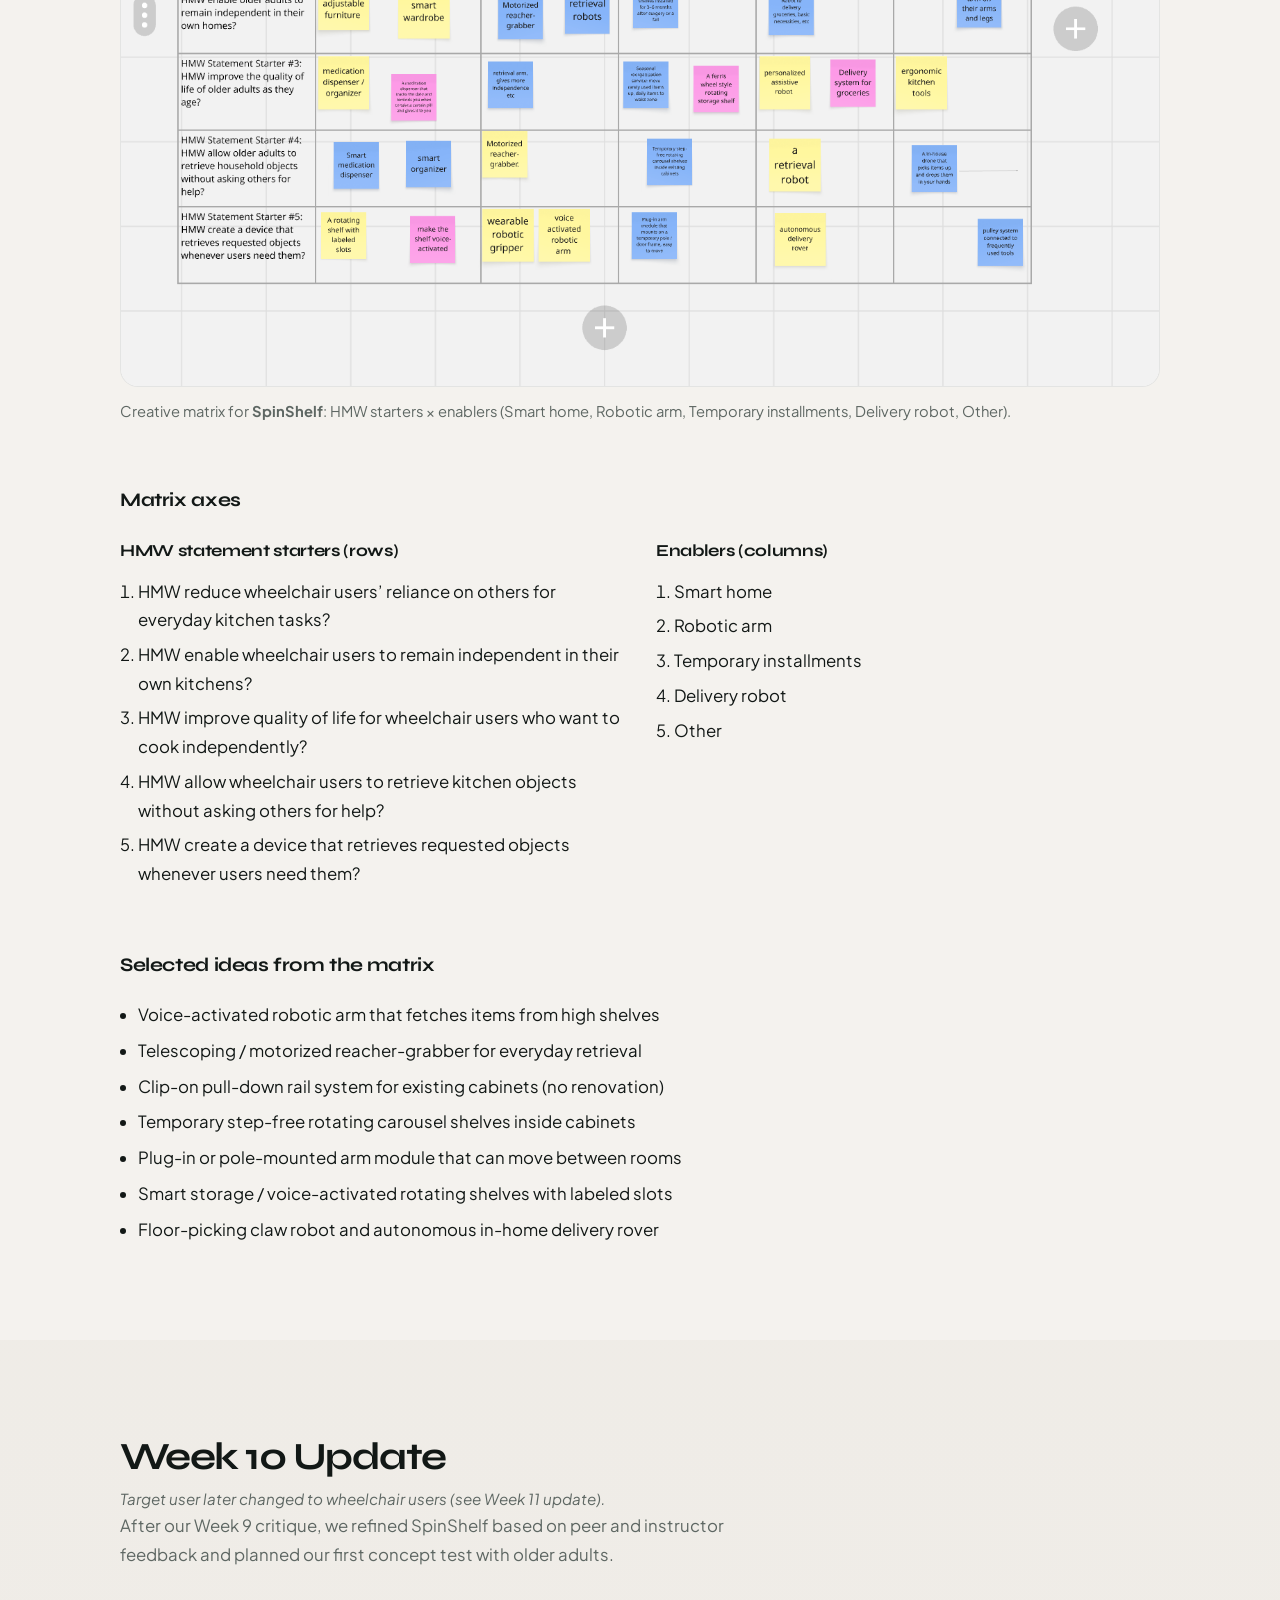
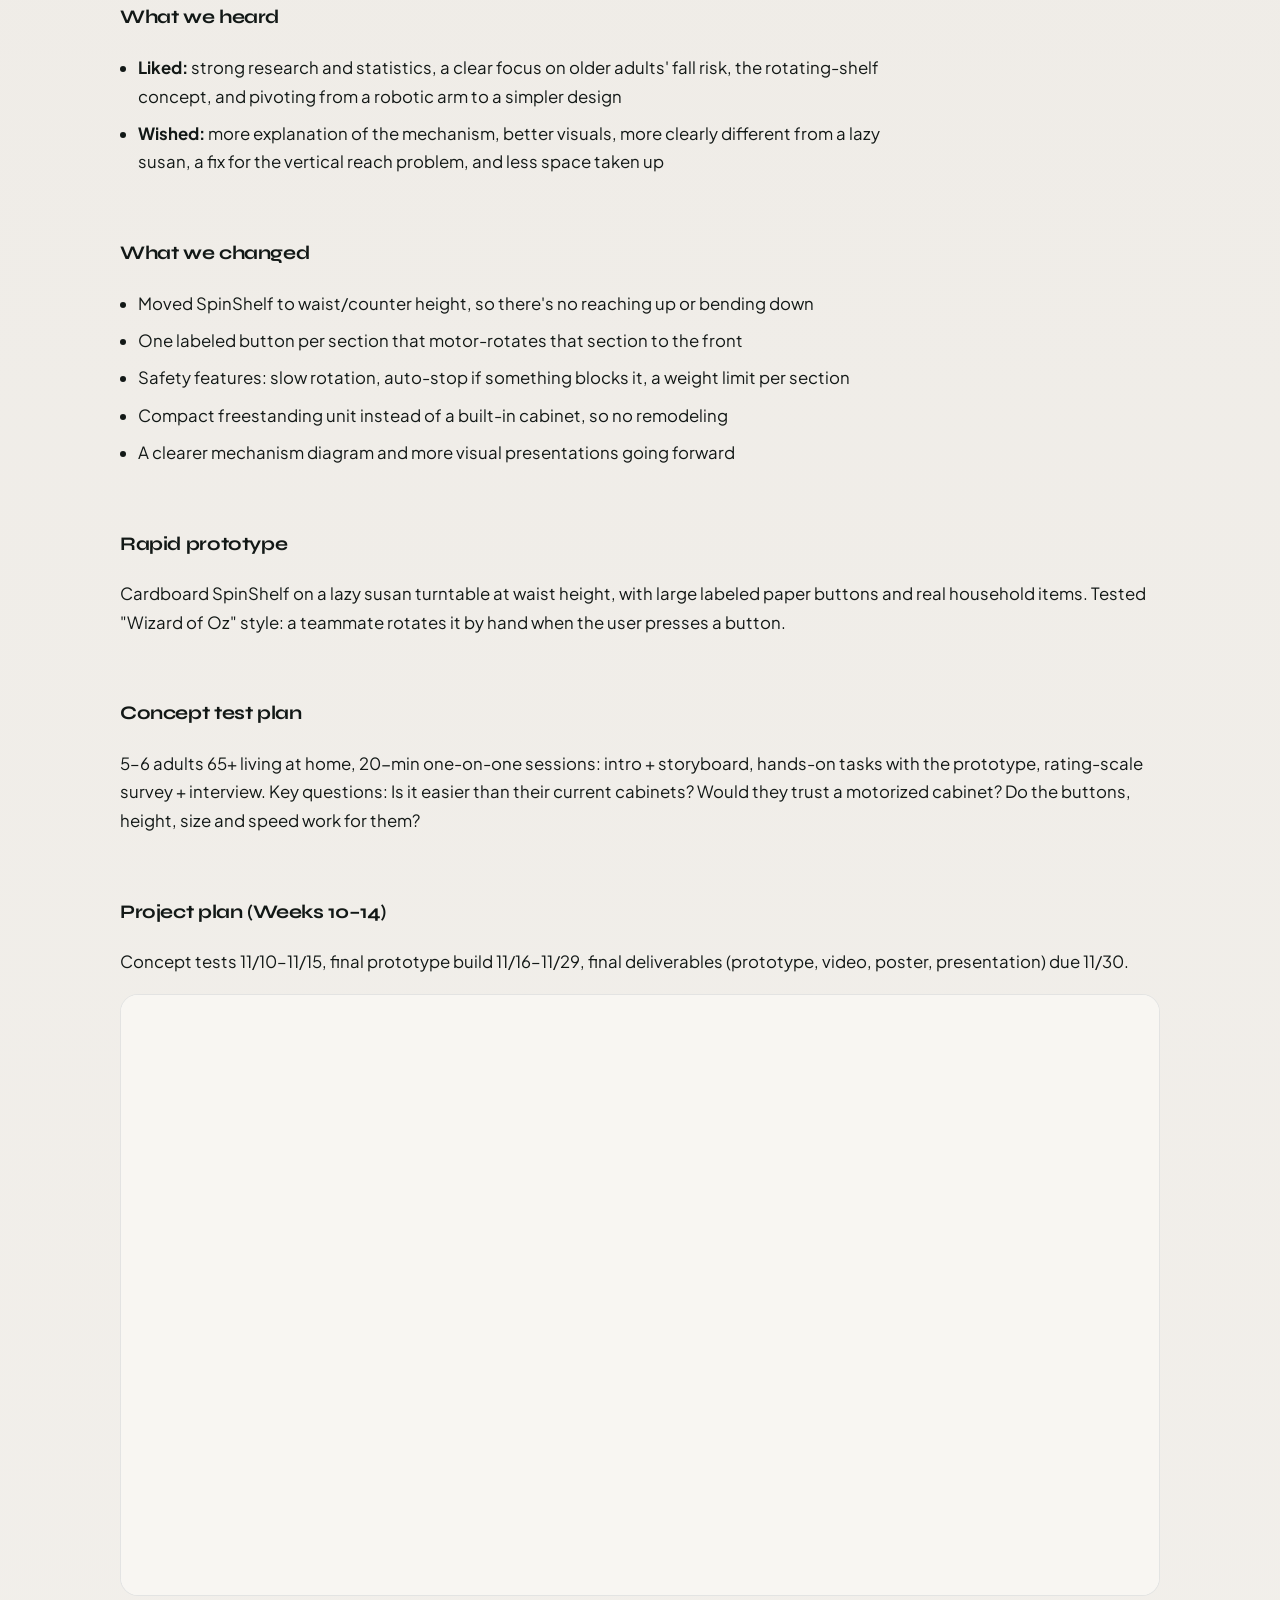
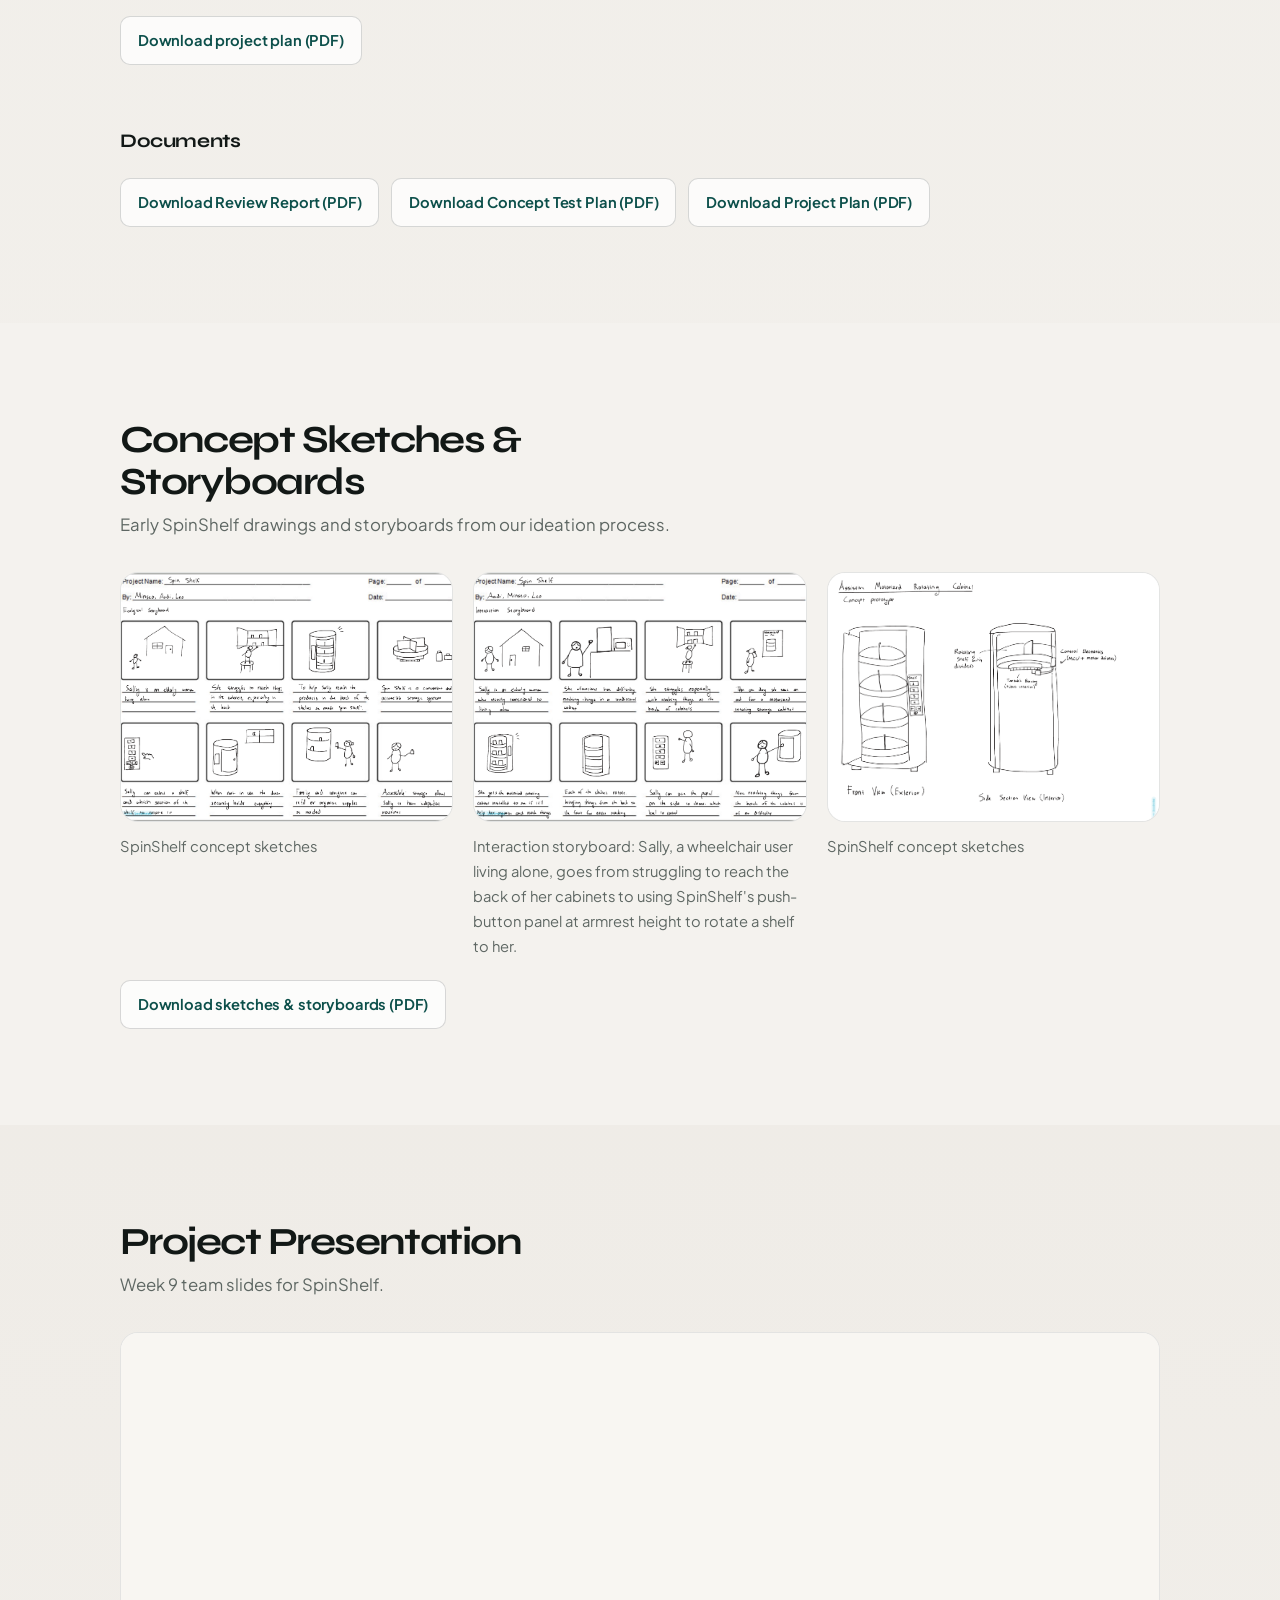
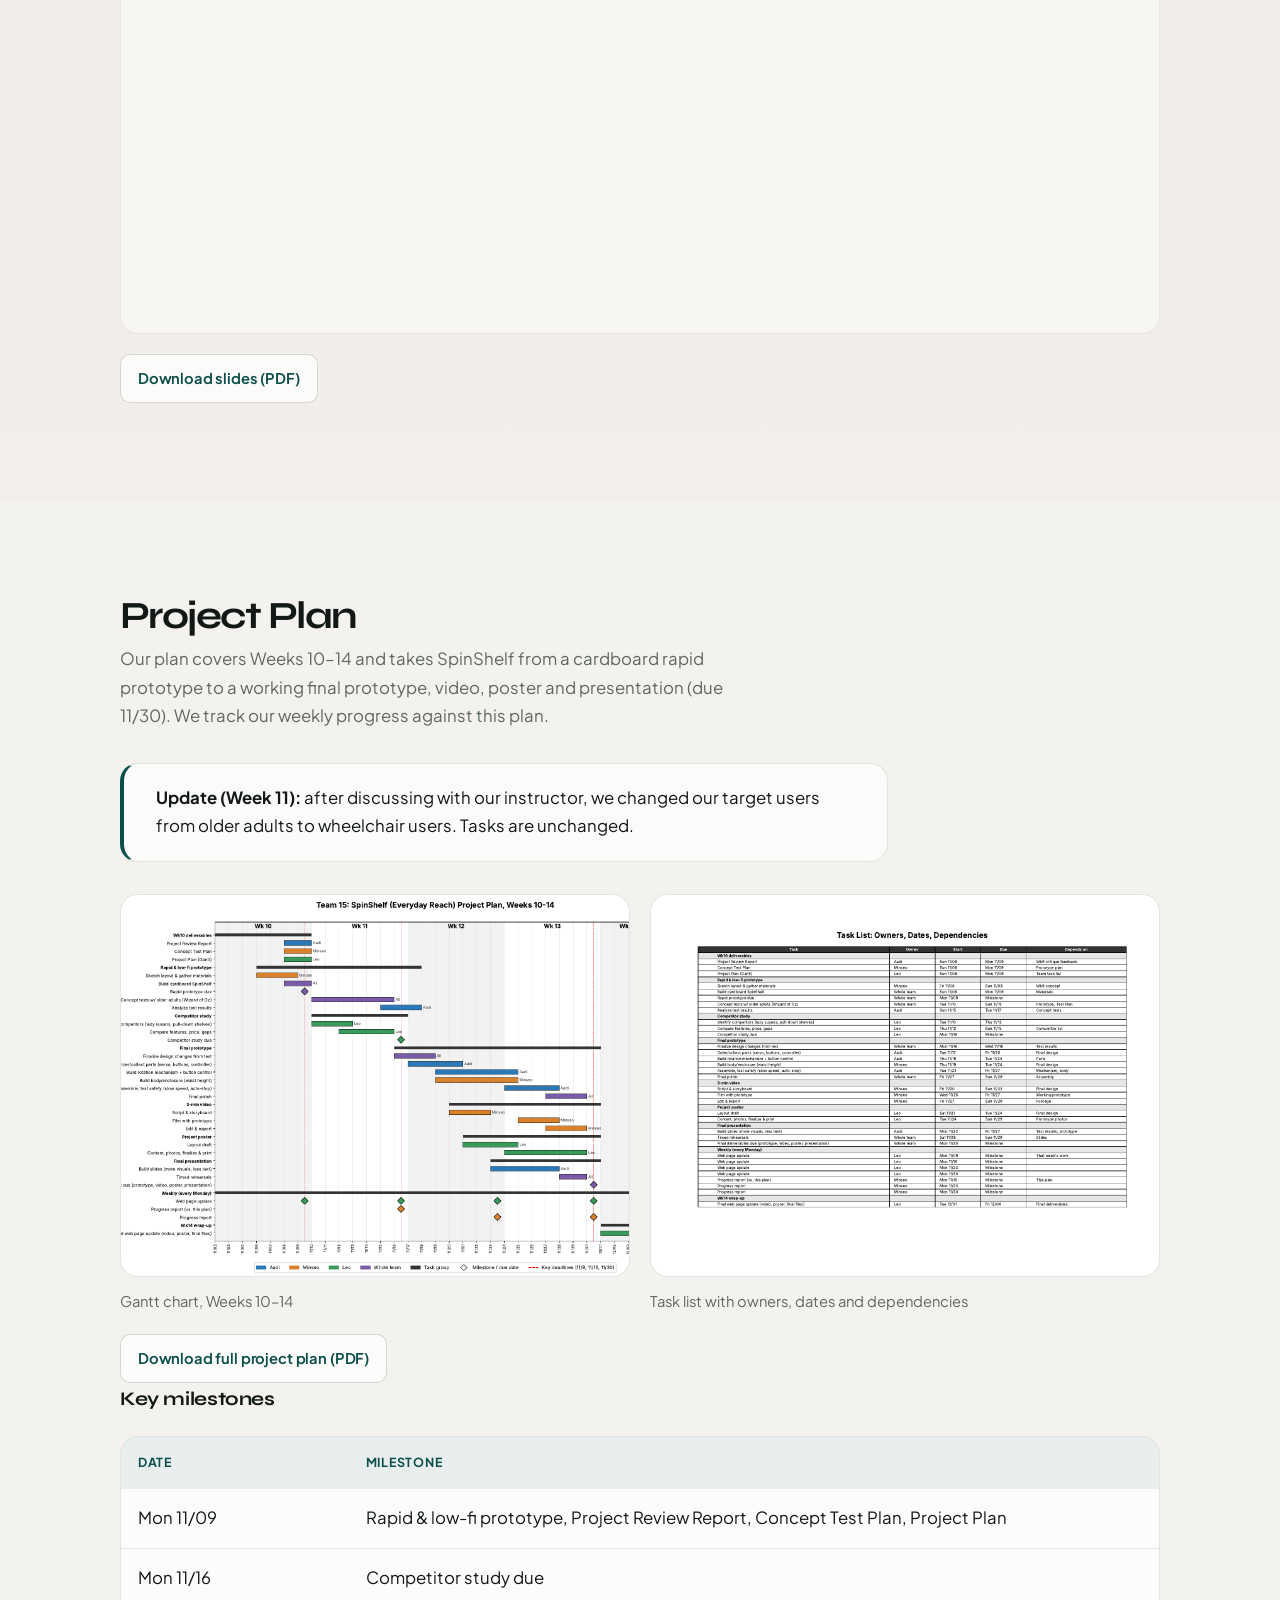
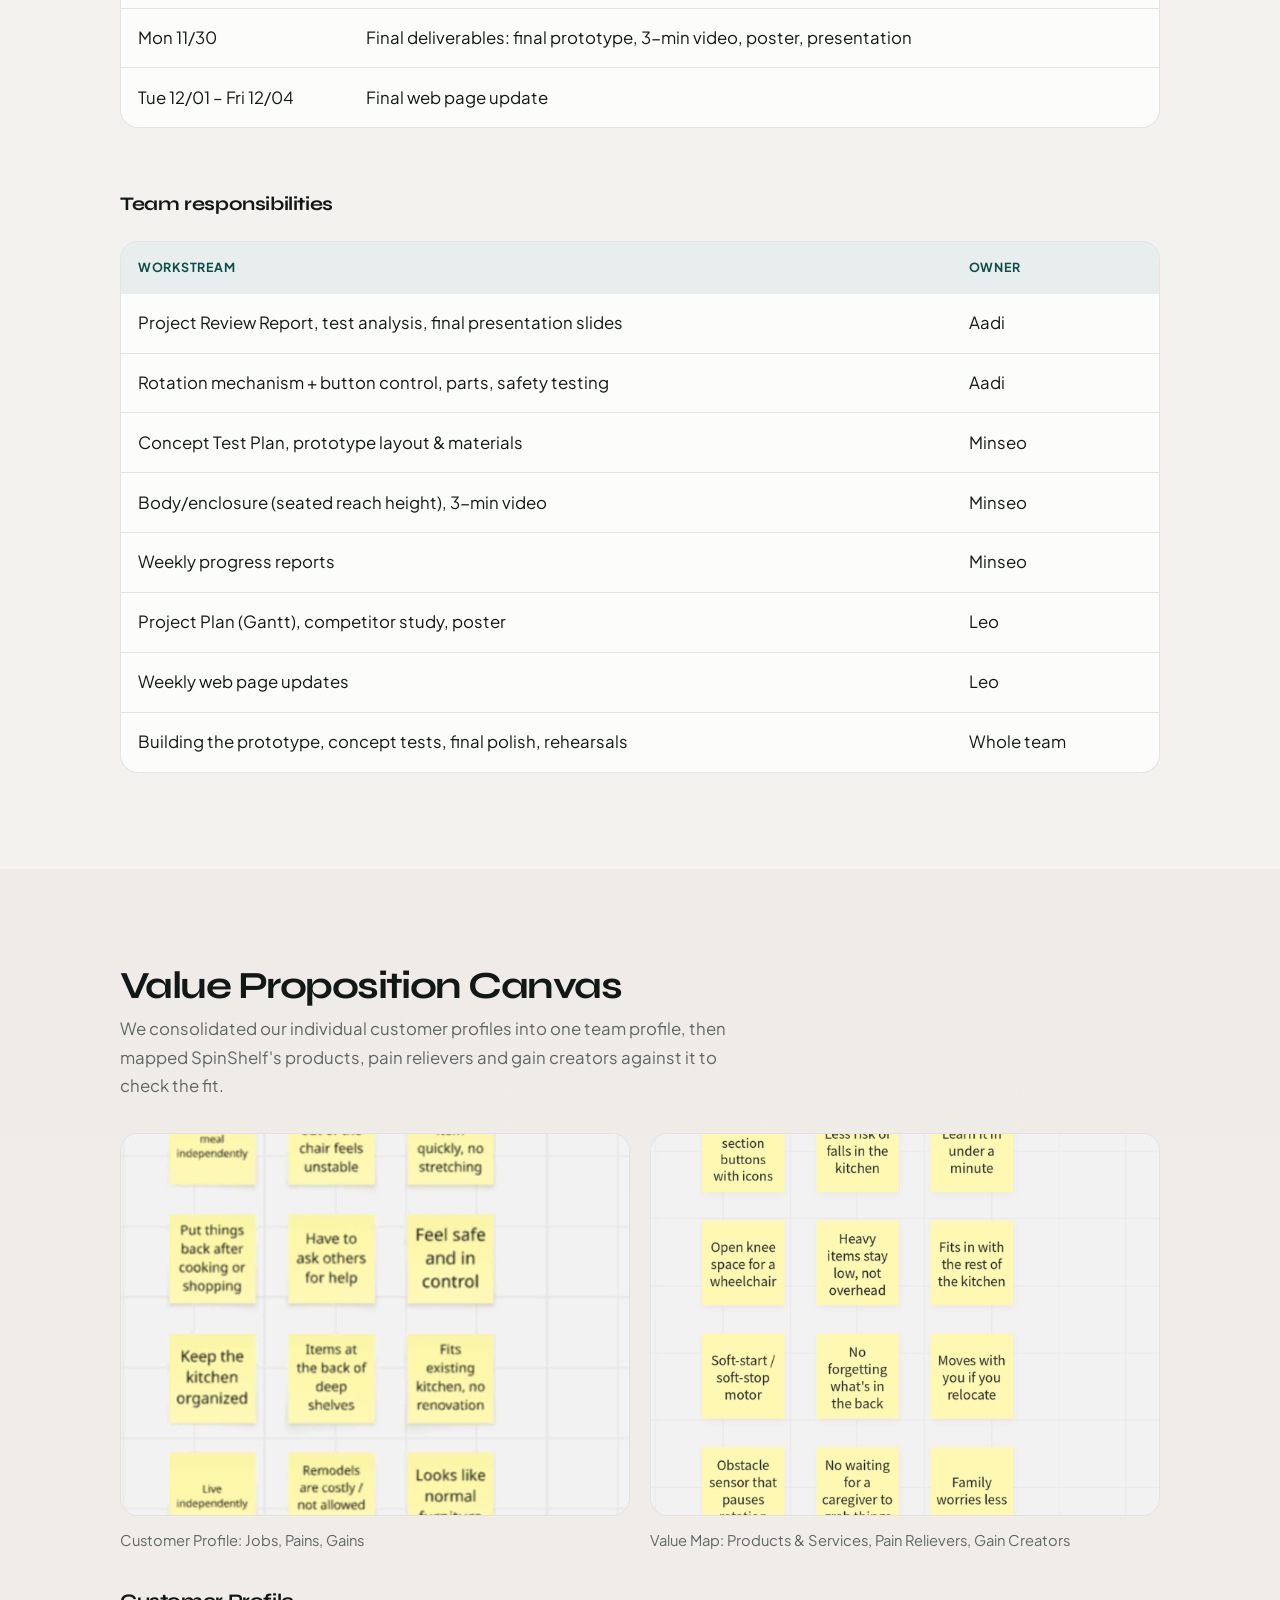
==== commit f1afd081: "Restore Week 7–10 older-adult history; small copy/UI fixes" ====
--- a/index.html
+++ b/index.html
@@ -29,8 +29,8 @@
         <li><a href="#project-plan">Project Plan</a></li>
         <li><a href="#value-prop">Value Prop</a></li>
         <li><a href="#prototyping">Prototyping</a></li>
-        <li><a href="#plan">Team Plan</a></li>
-        <li><a href="#references">References</a></li>
+        <li><a href="#plan">Week 7 Plan</a></li>
+        <li><a href="#references">Earlier Research</a></li>
       </ul>
     </nav>
   </header>
@@ -529,13 +529,14 @@
       <div class="container">
         <header class="section-header">
           <h2>Week 10 Update</h2>
-          <p>After our Week 9 critique, we refined SpinShelf based on peer and instructor feedback and planned our first concept test. In Week 11 we shifted the target users to wheelchair users.</p>
+          <p class="history-note">Target user later changed to wheelchair users (see Week 11 update).</p>
+          <p>After our Week 9 critique, we refined SpinShelf based on peer and instructor feedback and planned our first concept test with older adults.</p>
         </header>
 
         <div class="subsection">
           <h3>What we heard</h3>
           <ul class="wk10-list">
-            <li><strong>Liked:</strong> strong research framing, a clear focus on reach independence, the rotating-shelf concept, and pivoting from a robotic arm to a simpler design</li>
+            <li><strong>Liked:</strong> strong research and statistics, a clear focus on older adults' fall risk, the rotating-shelf concept, and pivoting from a robotic arm to a simpler design</li>
             <li><strong>Wished:</strong> more explanation of the mechanism, better visuals, more clearly different from a lazy susan, a fix for the vertical reach problem, and less space taken up</li>
           </ul>
         </div>
@@ -543,7 +544,7 @@
         <div class="subsection">
           <h3>What we changed</h3>
           <ul class="wk10-list">
-            <li>Moved SpinShelf to seated reach height, so there's no reaching up or bending down</li>
+            <li>Moved SpinShelf to waist/counter height, so there's no reaching up or bending down</li>
             <li>One labeled button per section that motor-rotates that section to the front</li>
             <li>Safety features: slow rotation, auto-stop if something blocks it, a weight limit per section</li>
             <li>Compact freestanding unit instead of a built-in cabinet, so no remodeling</li>
@@ -554,15 +555,14 @@
         <div class="subsection">
           <h3>Rapid prototype</h3>
           <p>
-            Cardboard SpinShelf on a lazy susan turntable at seated reach height, with large labeled paper buttons and real household items. Tested "Wizard of Oz" style: a teammate rotates it by hand when the user presses a button.
+            Cardboard SpinShelf on a lazy susan turntable at waist height, with large labeled paper buttons and real household items. Tested "Wizard of Oz" style: a teammate rotates it by hand when the user presses a button.
           </p>
-          <!-- Photo block hidden until assets/wk10/cardboard-prototype.jpg exists -->
         </div>
 
         <div class="subsection">
           <h3>Concept test plan</h3>
           <p>
-            5–6 wheelchair users living at home, 20-min one-on-one sessions: intro + storyboard, hands-on tasks with the prototype, rating-scale survey + interview. Key questions: Is it easier than how they get items now? Would they trust a motorized cabinet? Do the buttons, height, size, knee clearance and speed work from a wheelchair?
+            5–6 adults 65+ living at home, 20-min one-on-one sessions: intro + storyboard, hands-on tasks with the prototype, rating-scale survey + interview. Key questions: Is it easier than their current cabinets? Would they trust a motorized cabinet? Do the buttons, height, size and speed work for them?
           </p>
         </div>
 
@@ -616,10 +616,10 @@
             <a class="sketch-link" href="assets/wk10/spinshelf-sketches-2.png" target="_blank" rel="noopener noreferrer">
               <img
                 src="assets/wk10/spinshelf-sketches-2.png"
-                alt="Interaction storyboard of Sally, a wheelchair user living alone, using SpinShelf's side panel to rotate a shelf toward her"
+                alt="Interaction storyboard of Sally, a wheelchair user living alone, using SpinShelf's push-button panel at armrest height to rotate a shelf toward her"
               />
             </a>
-            <figcaption>Interaction storyboard: Sally, a wheelchair user living alone, goes from struggling to reach the back of her cabinets to using SpinShelf's side panel to rotate a shelf to her.</figcaption>
+            <figcaption>Interaction storyboard: Sally, a wheelchair user living alone, goes from struggling to reach the back of her cabinets to using SpinShelf's push-button panel at armrest height to rotate a shelf to her.</figcaption>
           </figure>
           <figure class="figure sketch-card">
             <a class="sketch-link" href="assets/wk10/spinshelf-sketches-3.png" target="_blank" rel="noopener noreferrer">
@@ -942,7 +942,6 @@
             </a>
             <figcaption>Our rapid, low-fidelity cardboard prototype. The rotating compartment is reached through the front opening.</figcaption>
           </figure>
-          <p class="placeholder-note">More prototype photos (in use, close-ups) can go here in a grid later.</p>
         </div>
 
         <div class="subsection">
@@ -954,11 +953,13 @@
       </div>
     </section>
 
-    <!-- Collaborative Plan -->
+    <!-- Collaborative Plan (Week 7 original) -->
     <section id="plan" class="section">
       <div class="container">
         <header class="section-header">
           <h2>Collaborative Plan</h2>
+          <p>Week 7 — original plan</p>
+          <p class="history-note">Target user later changed to wheelchair users (see Week 11 update).</p>
           <p>How we work together across the semester.</p>
         </header>
 
@@ -1014,7 +1015,7 @@
                 </tr>
                 <tr>
                   <td>Oct 26 to Nov 1</td>
-                  <td>Secondary research + interview 3 to 5 wheelchair users or caregivers</td>
+                  <td>Secondary research + interview 3 to 5 older adults or caregivers</td>
                   <td>All (Aadi coordinates)</td>
                 </tr>
                 <tr>
@@ -1069,9 +1070,41 @@
     <section id="references" class="section section--alt">
       <div class="container">
         <header class="section-header">
-          <h2>References</h2>
-          <p>Background citations from our earlier older-adult research were removed when we pivoted to wheelchair users in Week 11. We will add wheelchair-relevant sources as secondary research continues.</p>
-        </header>
+          <h2>Earlier research (older adults)</h2>
+          <p>Sources from our earlier older-adult research phase, kept for project history.</p>
+        </header>
+        <ol class="references">
+          <li id="ref-1">
+            Centers for Disease Control and Prevention. (n.d.).
+            <em>Older Adult Falls Data</em>.
+            <a href="https://www.cdc.gov/falls/data-research/index.html" target="_blank" rel="noopener noreferrer">https://www.cdc.gov/falls/data-research/index.html</a>
+          </li>
+          <li id="ref-2">
+            National Safety Council. (n.d.).
+            <em>Older Adult Falls: Injury Facts</em>.
+            <a href="https://injuryfacts.nsc.org/home-and-community/safety-topics/older-adult-falls/" target="_blank" rel="noopener noreferrer">https://injuryfacts.nsc.org/home-and-community/safety-topics/older-adult-falls/</a>
+          </li>
+          <li id="ref-3">
+            AARP. (2024).
+            <em>2024 Home and Community Preferences Survey</em>.
+            <a href="https://www.aarp.org/home-family/your-home/info-2024/home-community-preferences-survey.html" target="_blank" rel="noopener noreferrer">https://www.aarp.org/home-family/your-home/info-2024/home-community-preferences-survey.html</a>
+          </li>
+          <li id="ref-4">
+            <em>Circumstances and consequences of falls in community-dwelling older women</em>. University of Minnesota.
+            <a href="https://experts.umn.edu/en/publications/circumstances-and-consequences-of-falls-in-community-dwelling-old/" target="_blank" rel="noopener noreferrer">https://experts.umn.edu/en/publications/circumstances-and-consequences-of-falls-in-community-dwelling-old/</a>
+          </li>
+          <li id="ref-5">
+            Stevens, J. A., Mahoney, J. E., &amp; Ehrenreich, H. (2014).
+            Circumstances and outcomes of falls among high risk community-dwelling older adults.
+            <em>Injury Epidemiology</em> (BMC).
+            <a href="https://injepijournal.biomedcentral.com/articles/10.1186/2197-1714-1-5" target="_blank" rel="noopener noreferrer">https://injepijournal.biomedcentral.com/articles/10.1186/2197-1714-1-5</a>
+          </li>
+          <li id="ref-6">
+            Pew Research Center. (2025).
+            <em>A smaller share of older U.S. adults live alone today than in 1990</em>.
+            <a href="https://www.pewresearch.org/short-reads/2025/12/04/a-smaller-share-of-older-us-adults-live-alone-today-than-in-1990/" target="_blank" rel="noopener noreferrer">https://www.pewresearch.org/short-reads/2025/12/04/a-smaller-share-of-older-us-adults-live-alone-today-than-in-1990/</a>
+          </li>
+        </ol>
       </div>
     </section>
 
--- a/styles.css
+++ b/styles.css
@@ -907,6 +907,13 @@
   max-width: 48rem;
 }
 
+.history-note {
+  margin: 0 0 var(--space-sm);
+  color: var(--color-text-muted);
+  font-size: 0.95rem;
+  font-style: italic;
+}
+
 .sketch-card {
   margin: 0;
 }
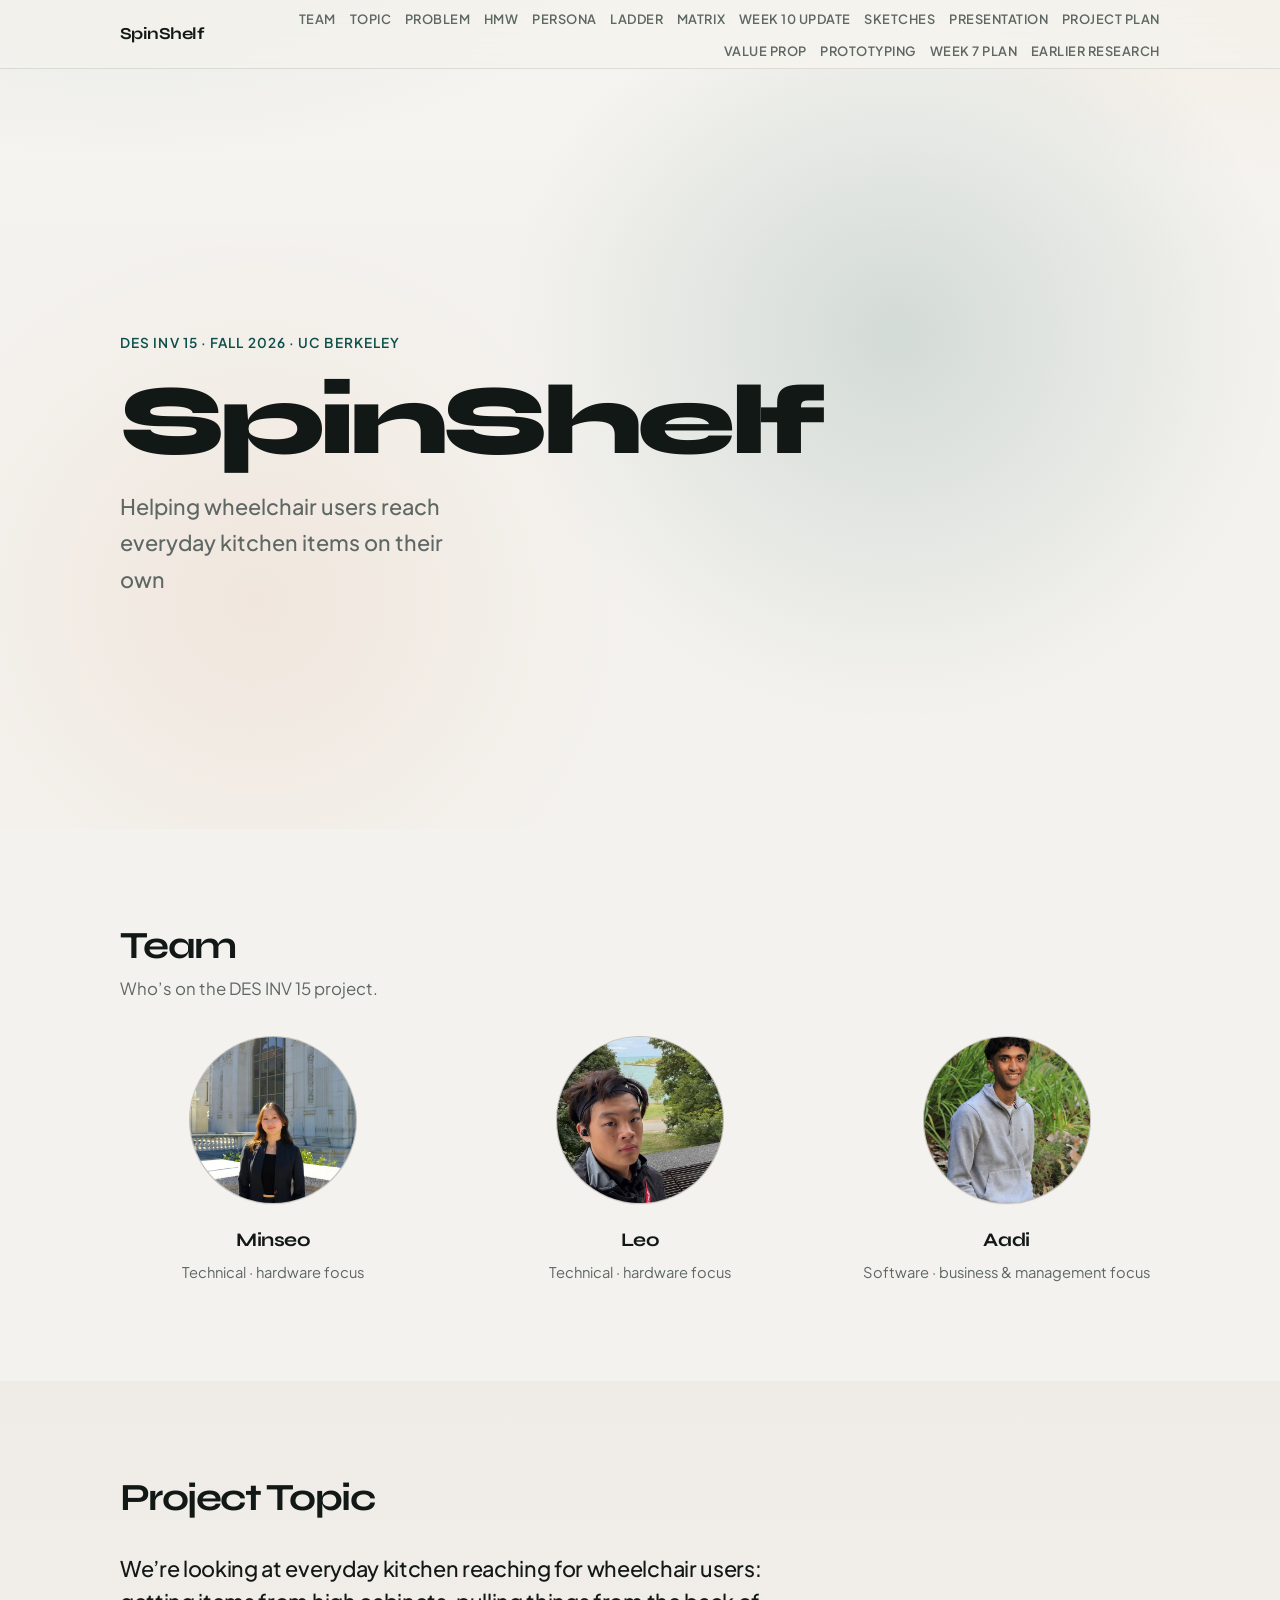
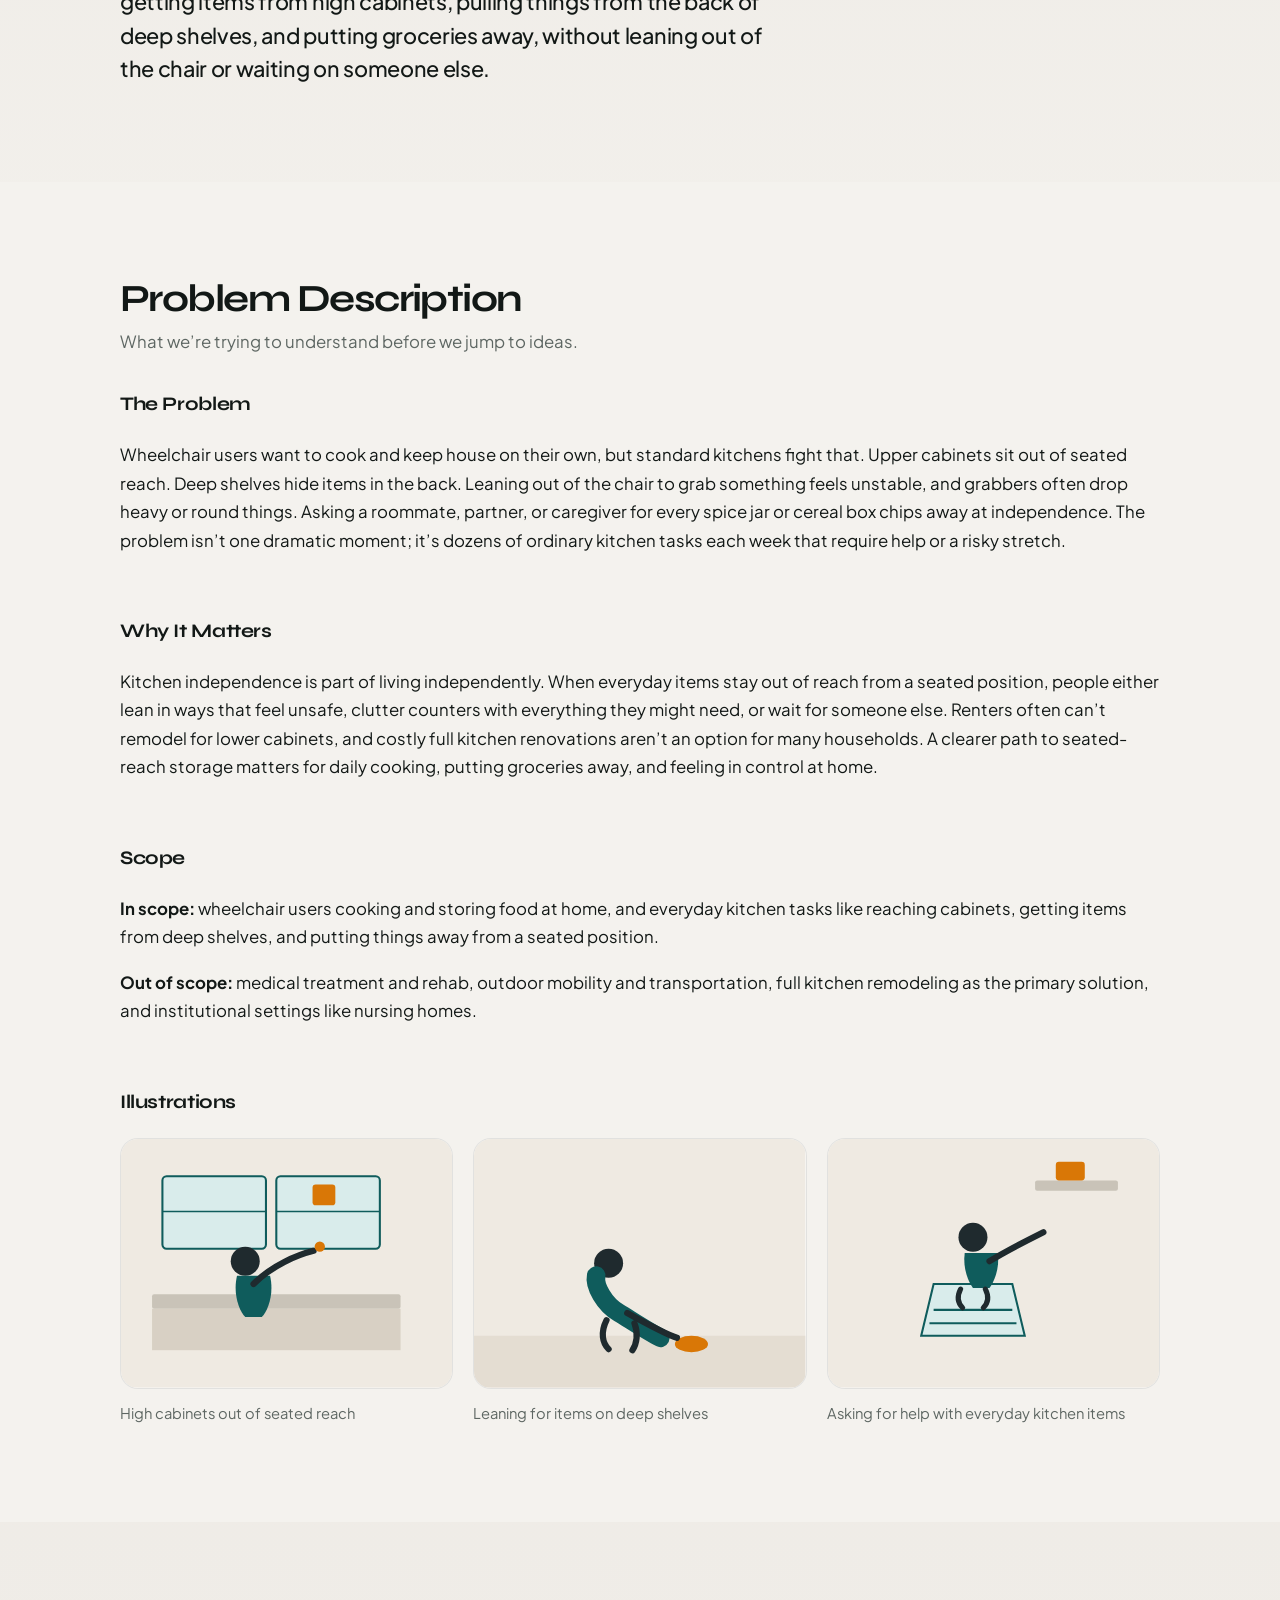
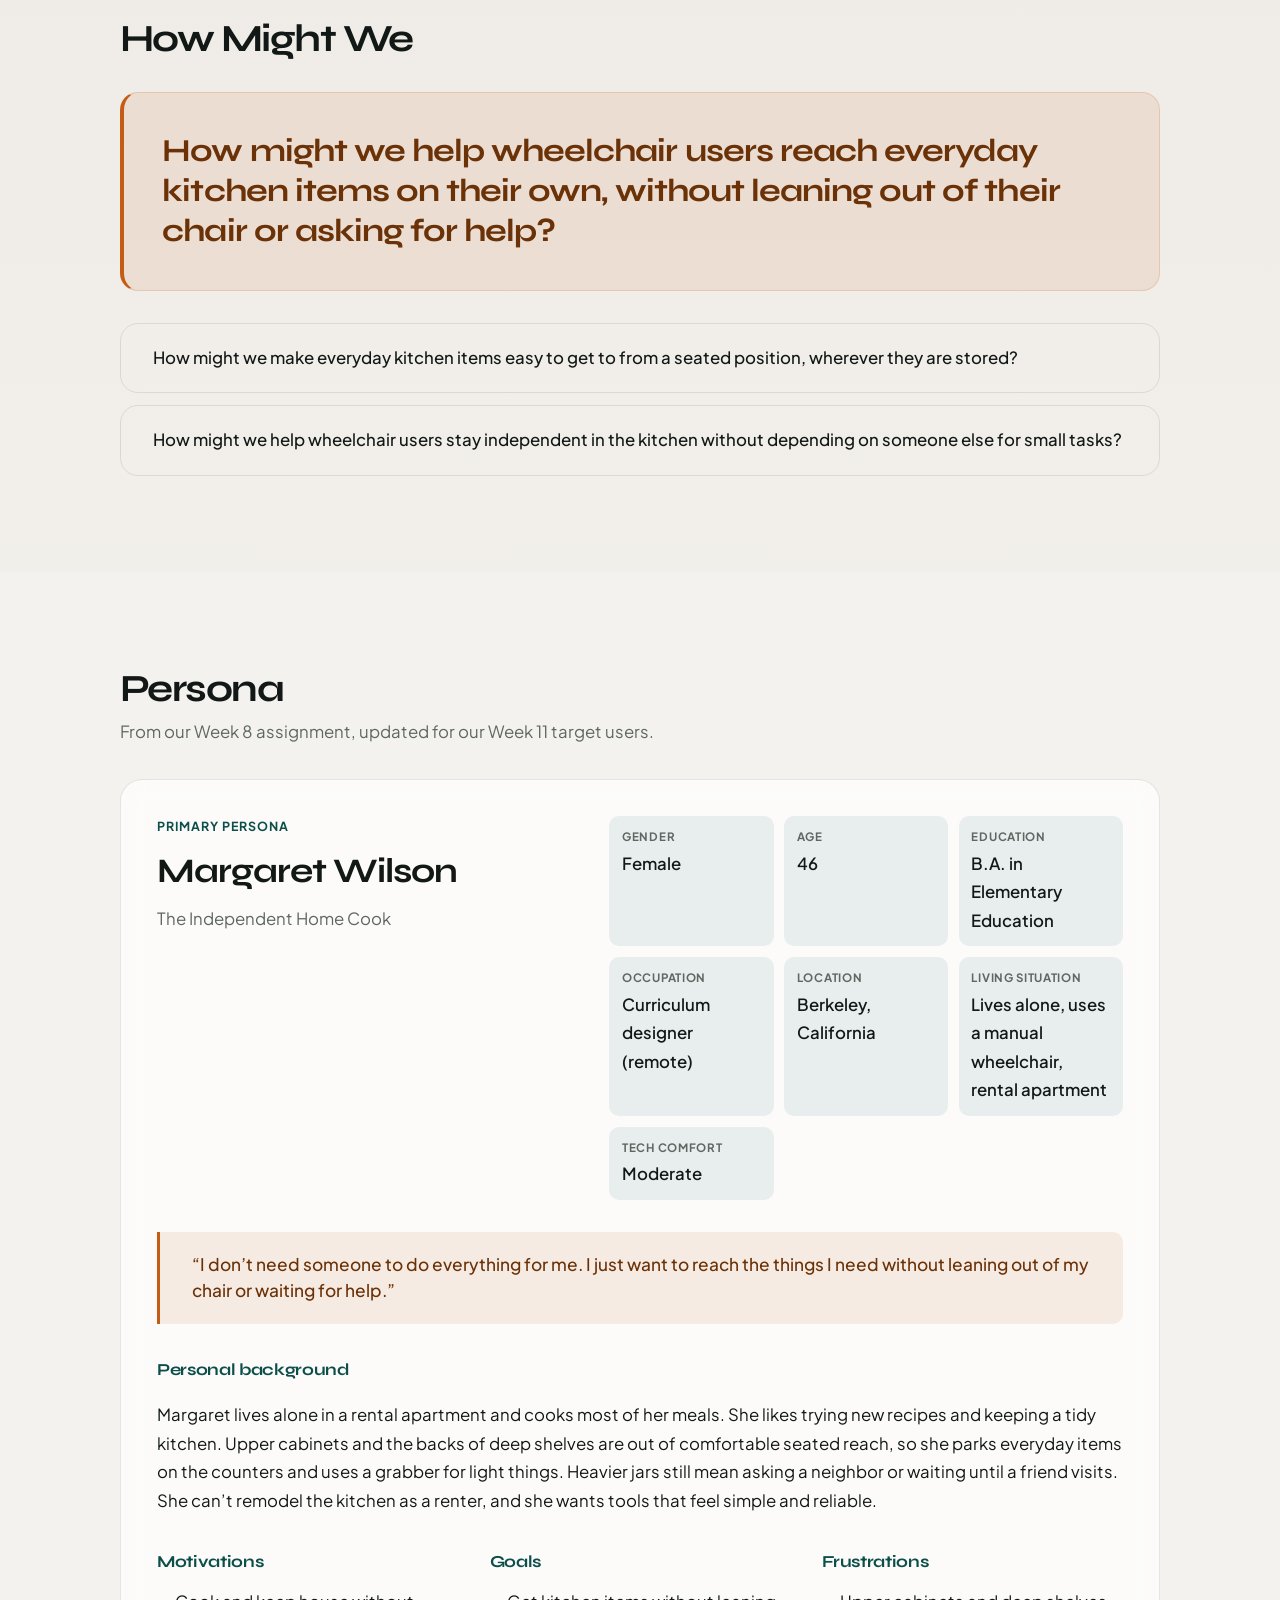
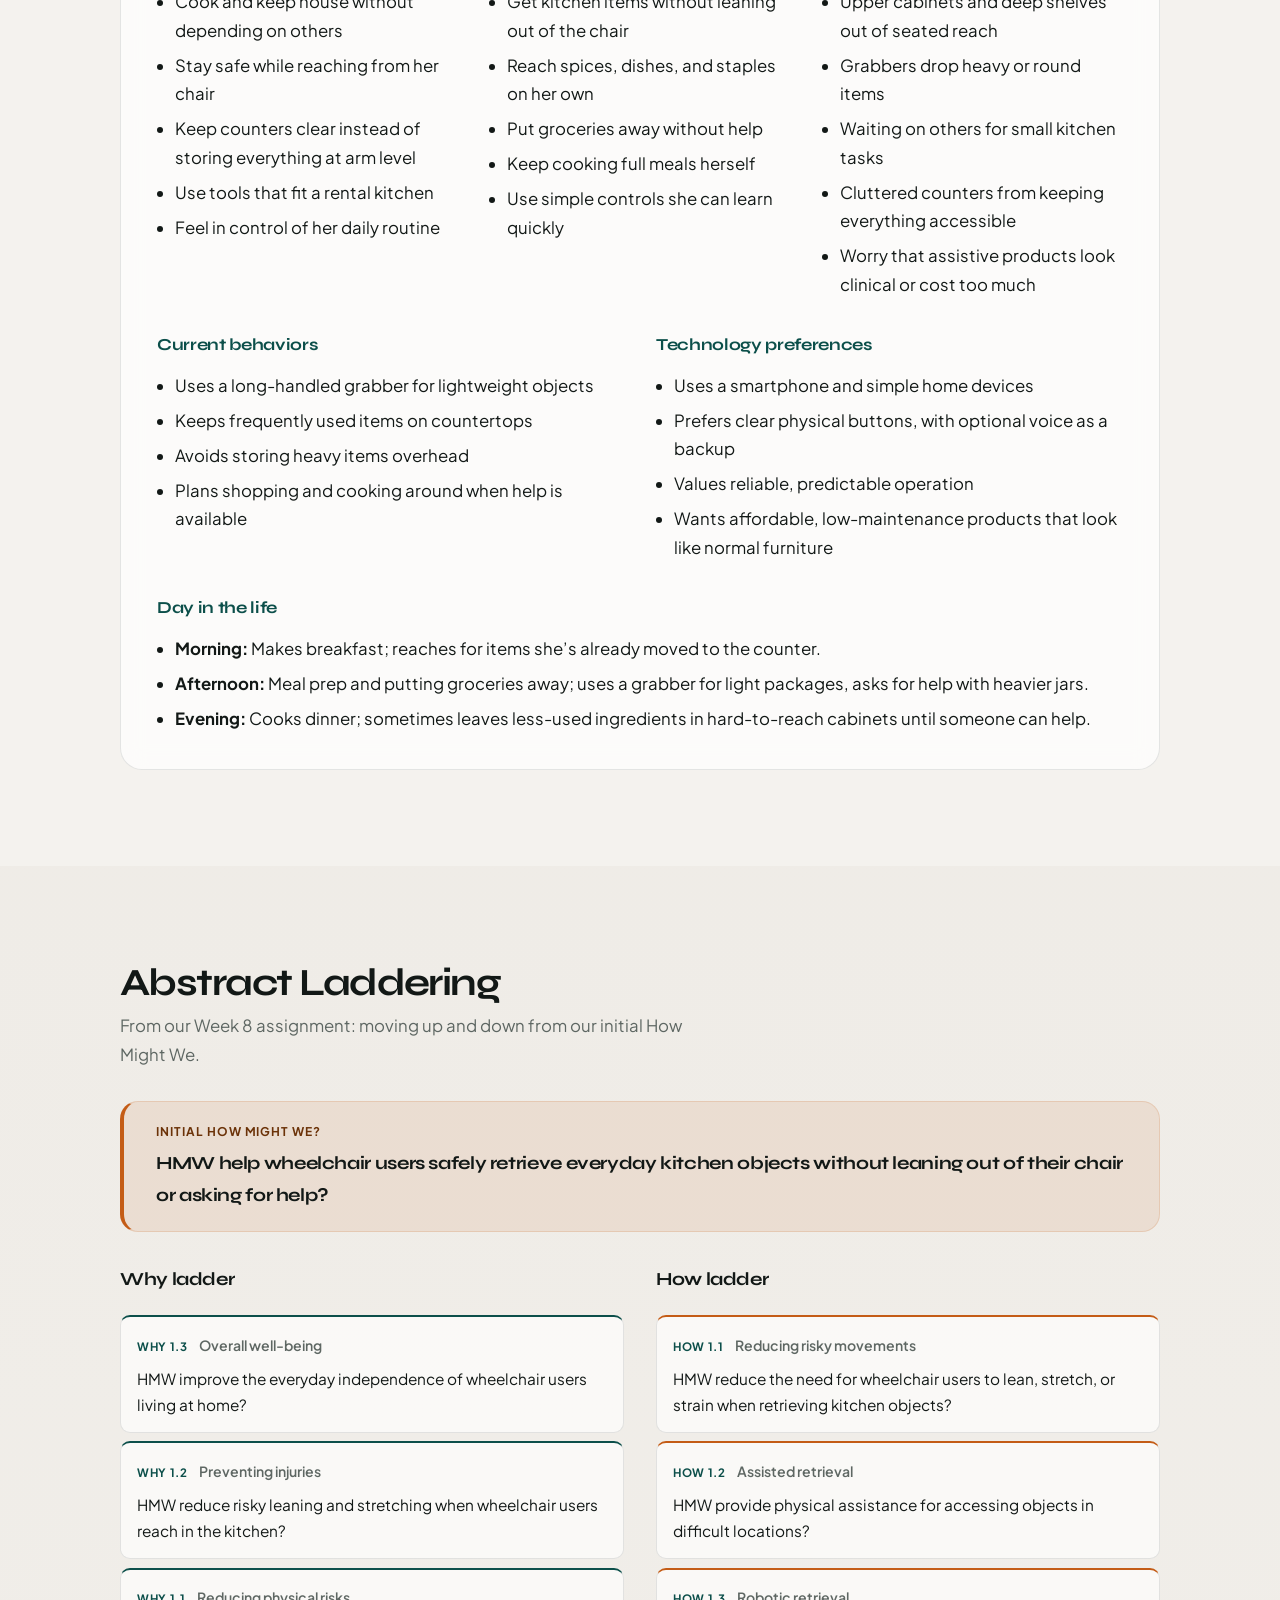
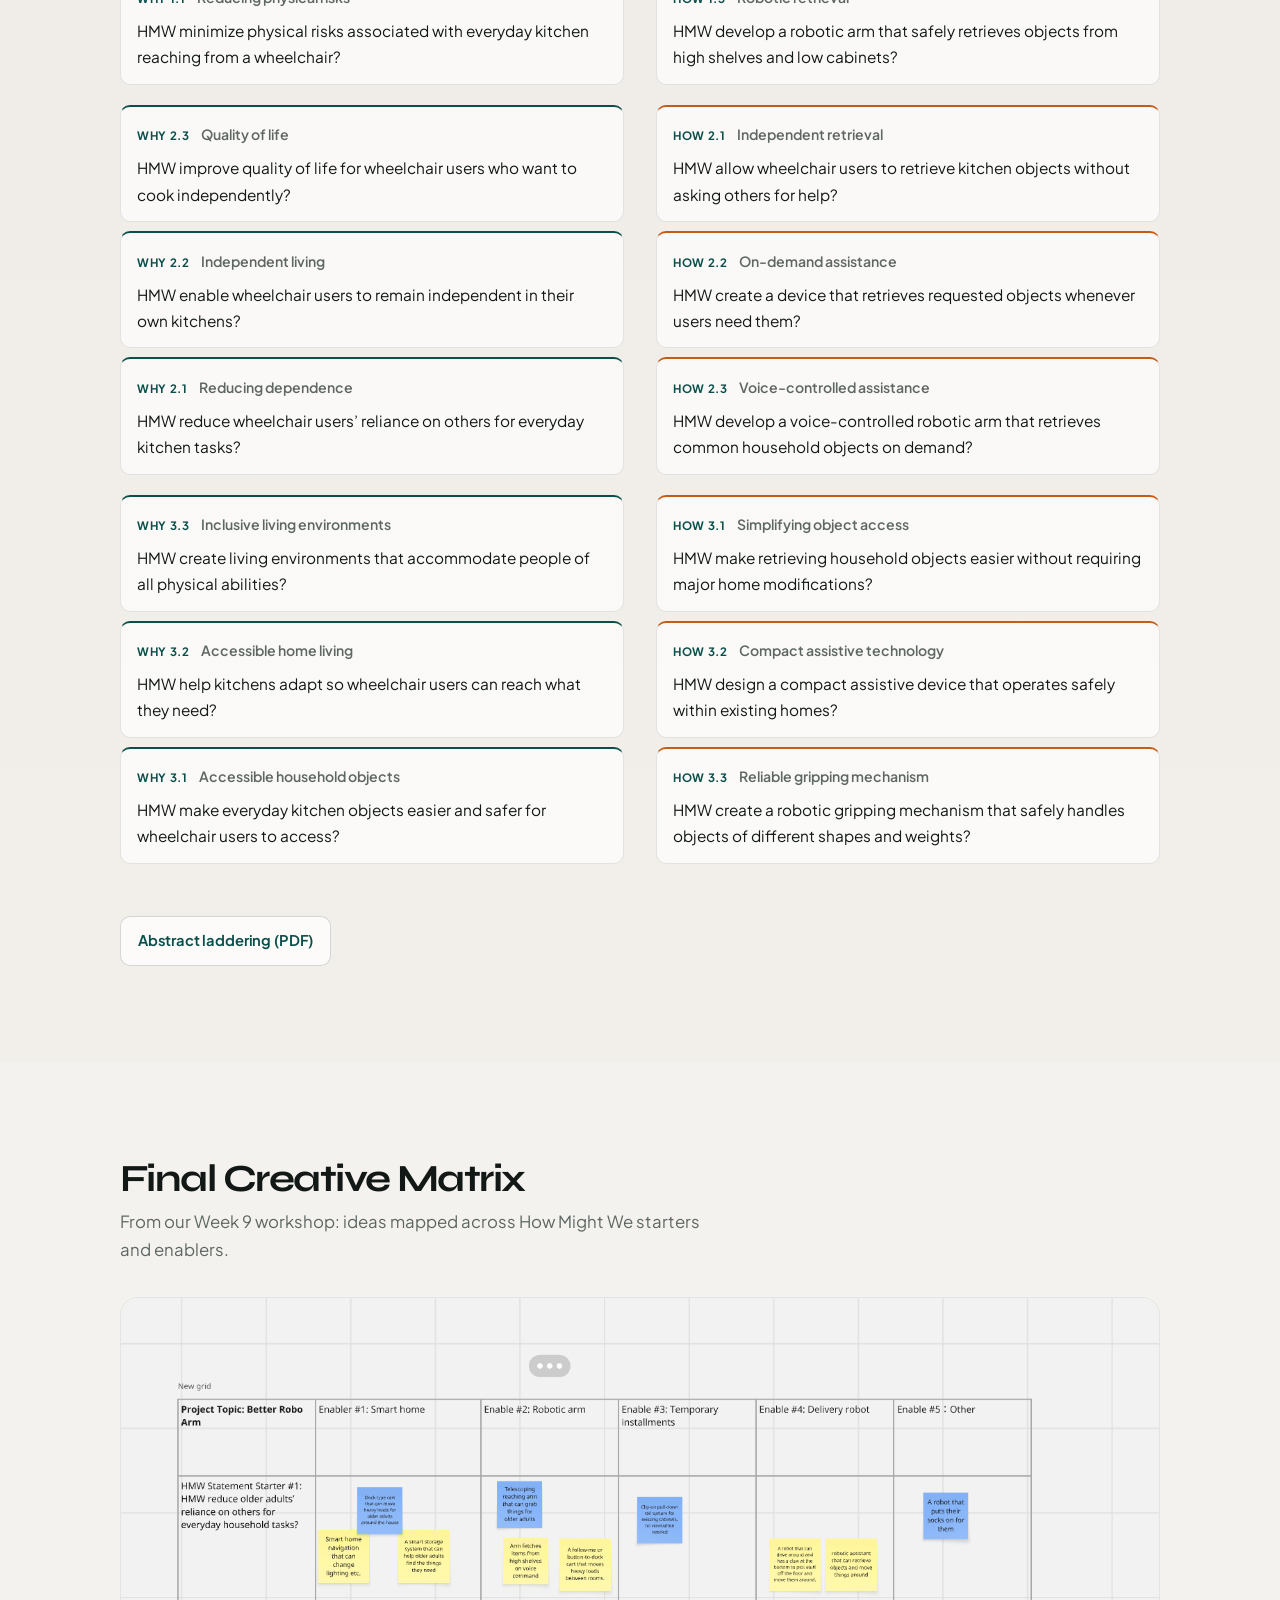
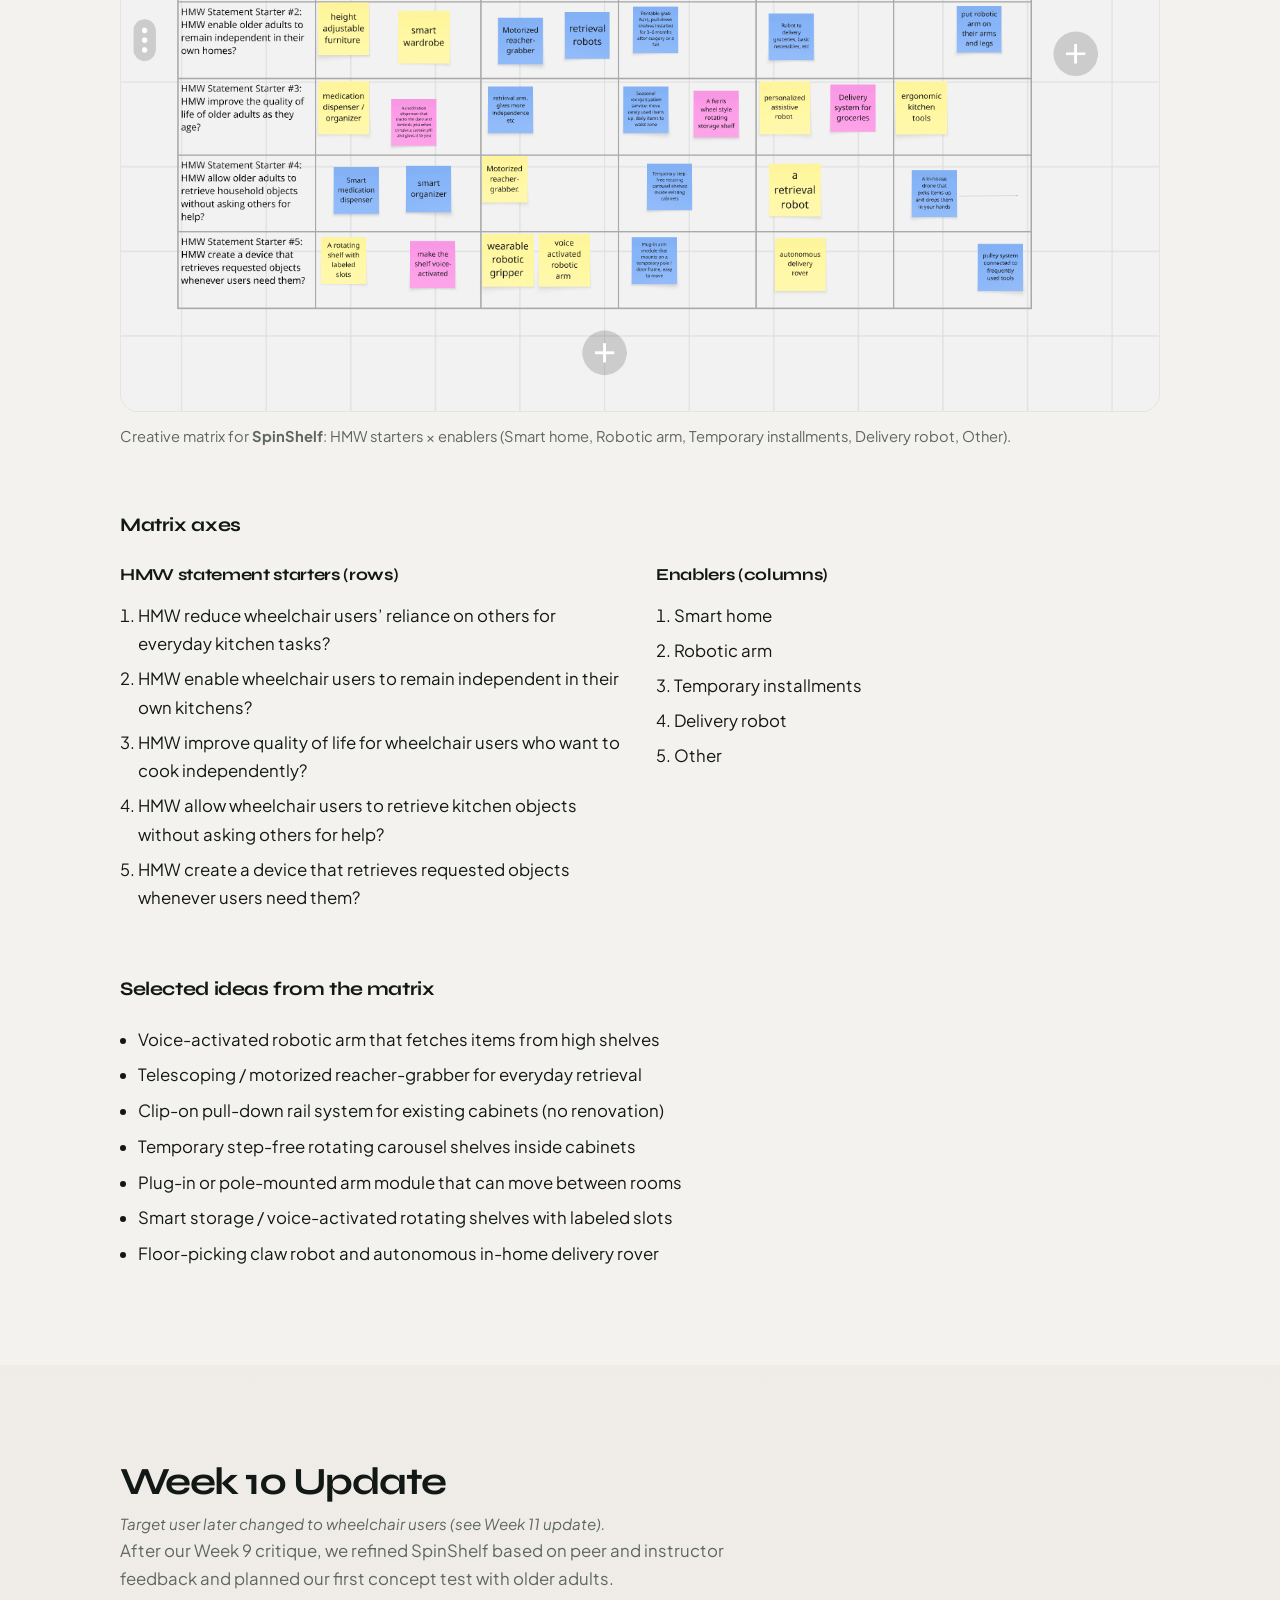
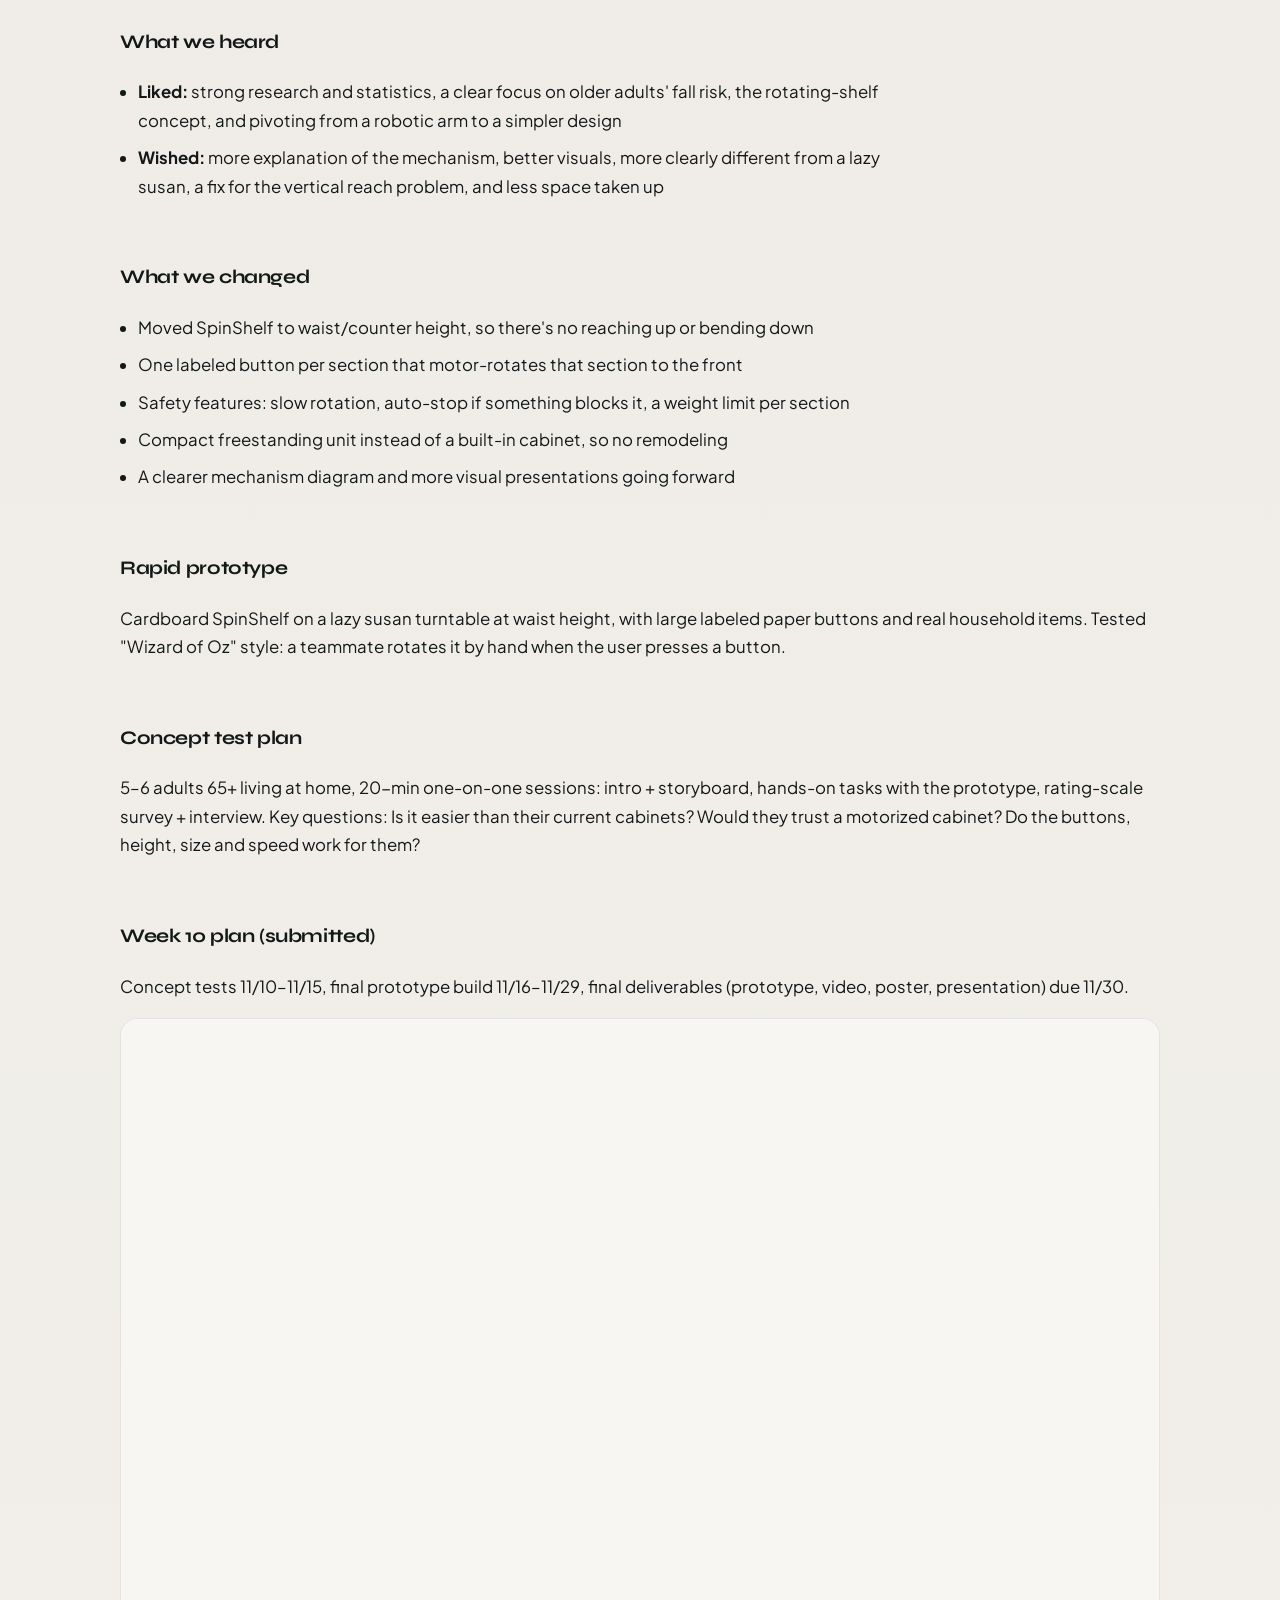
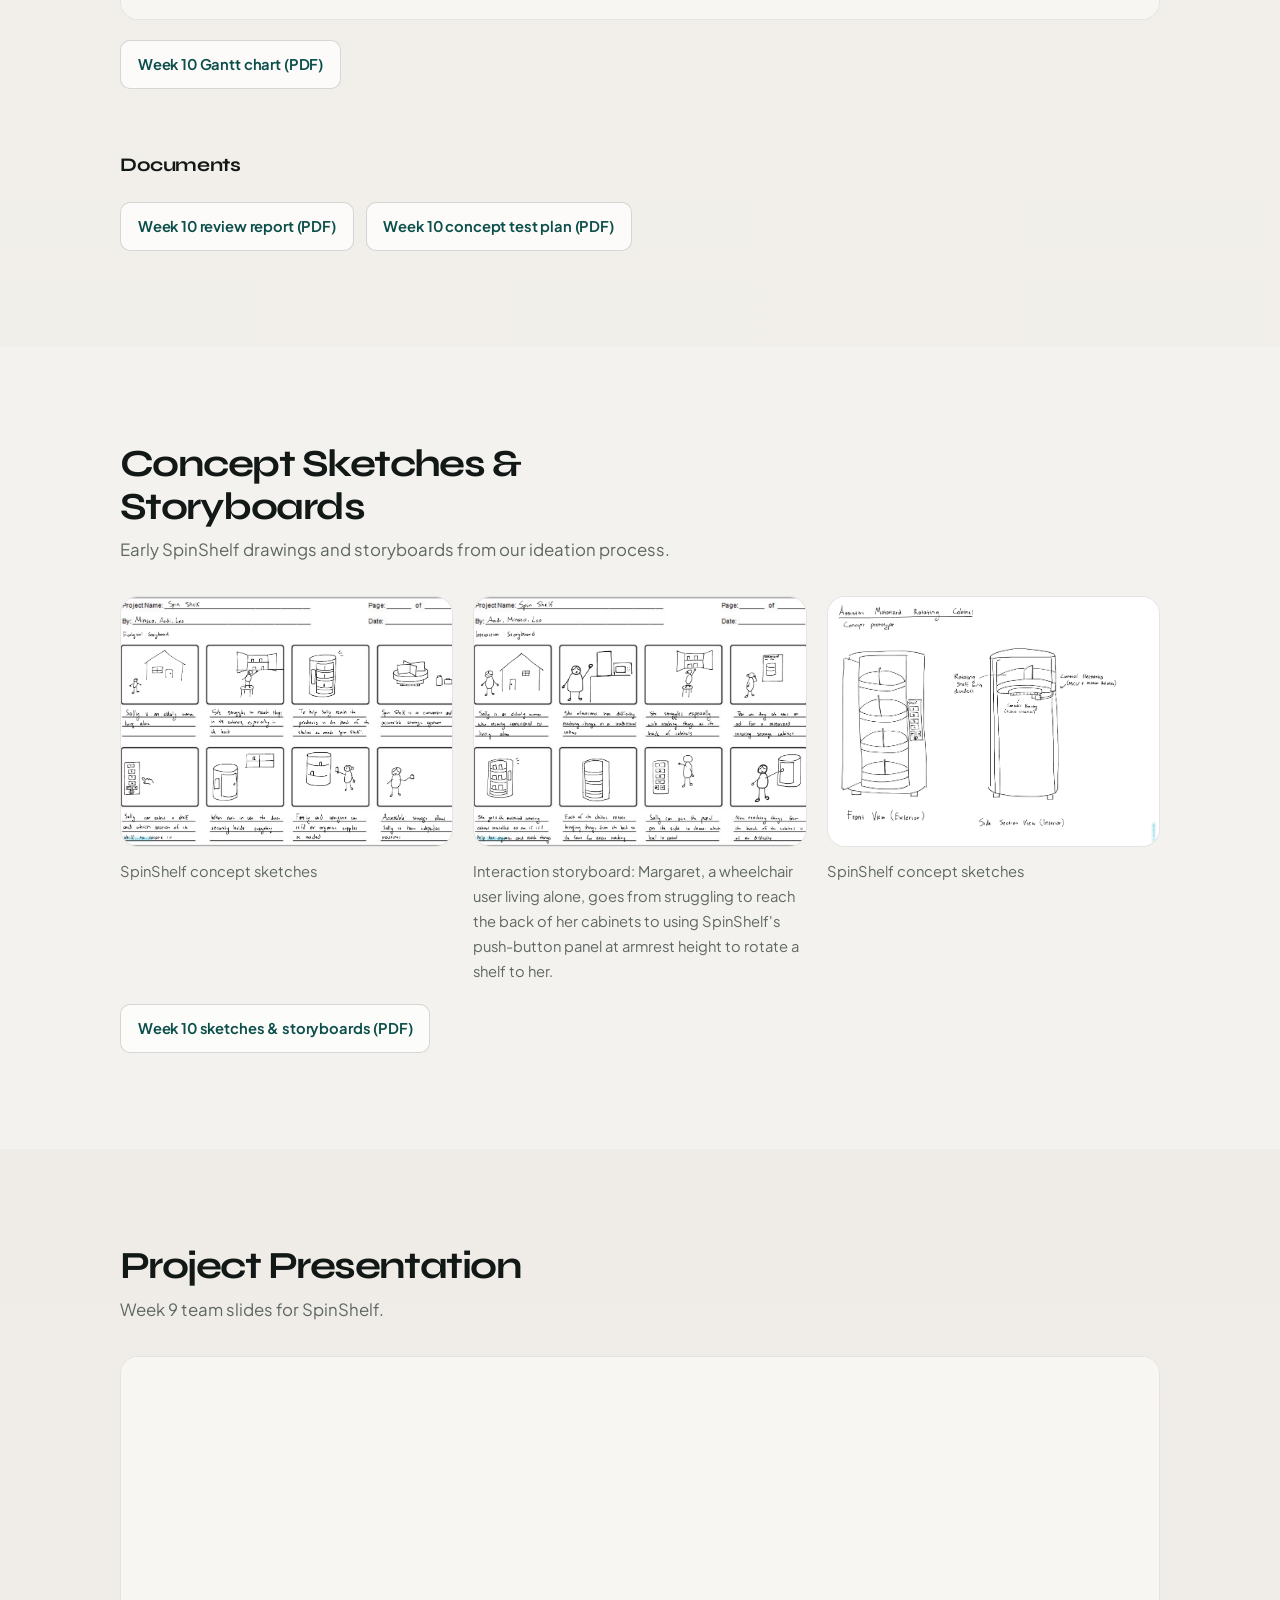
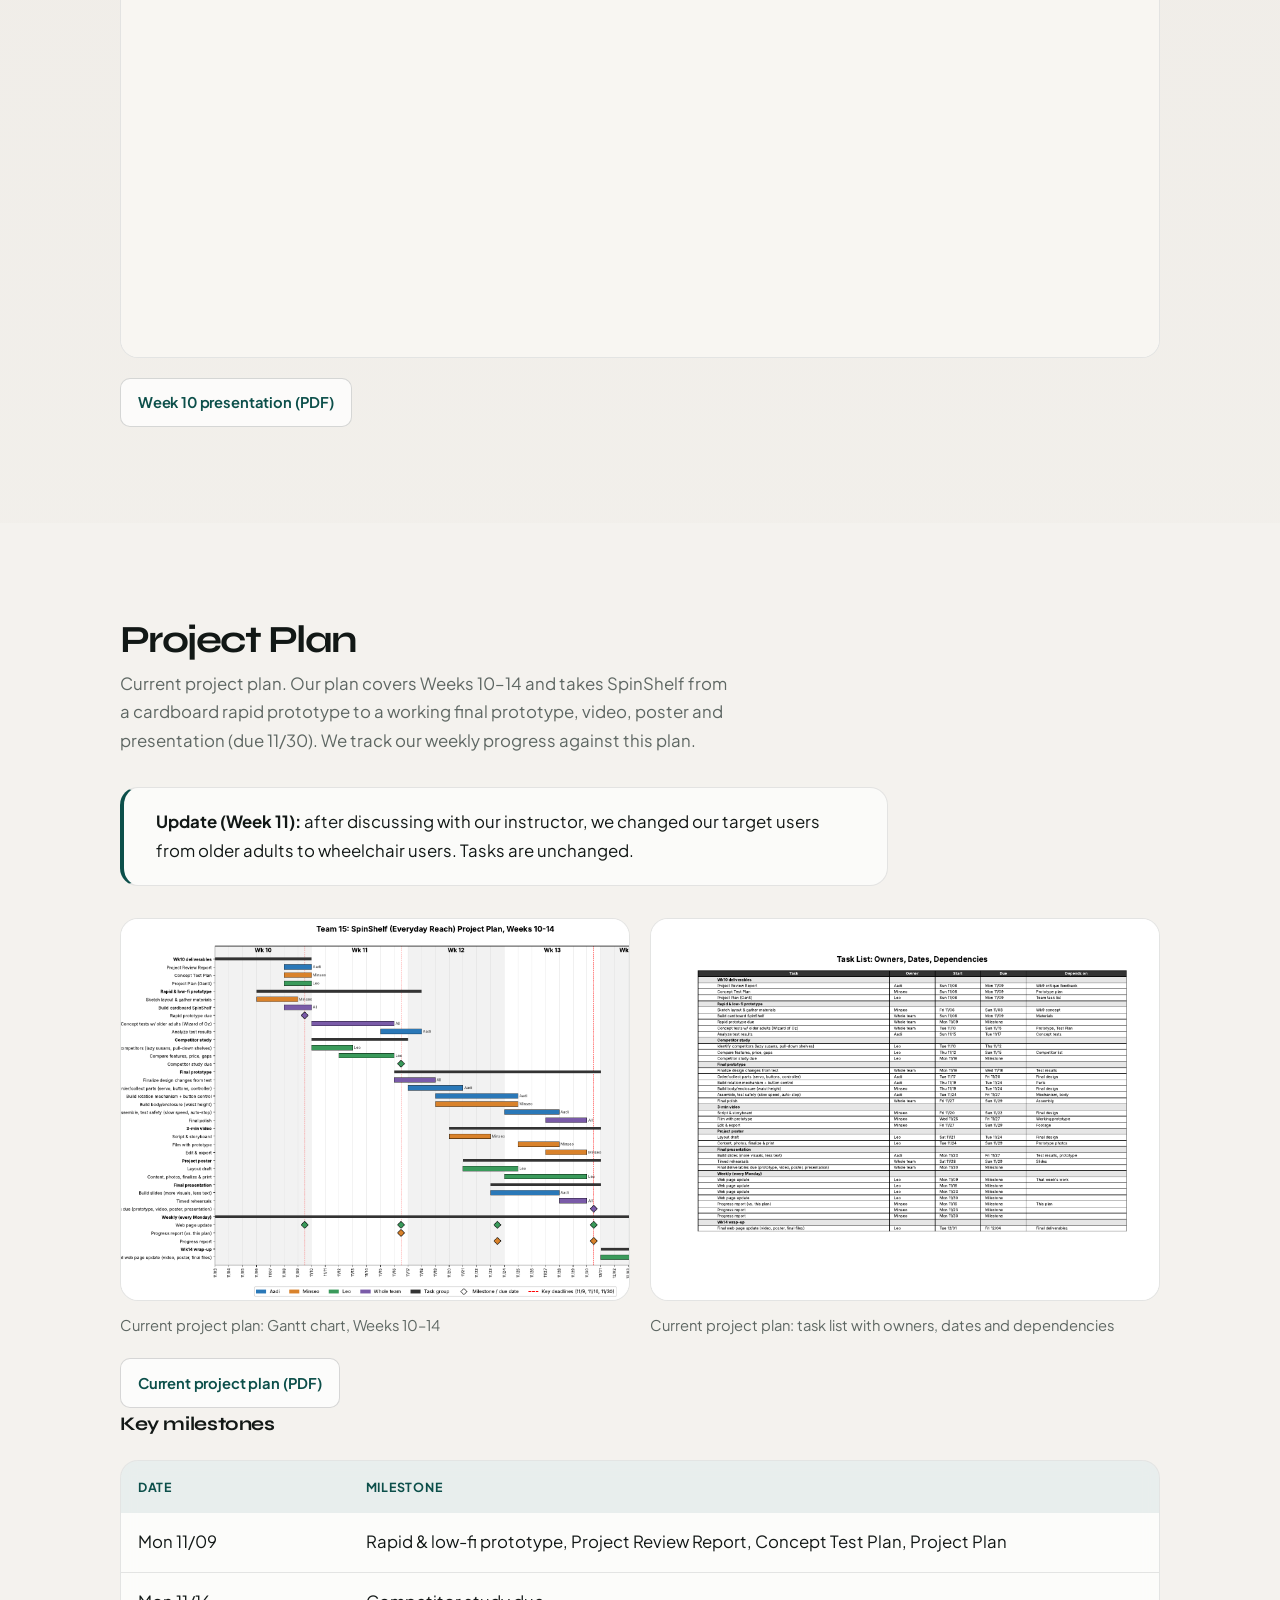
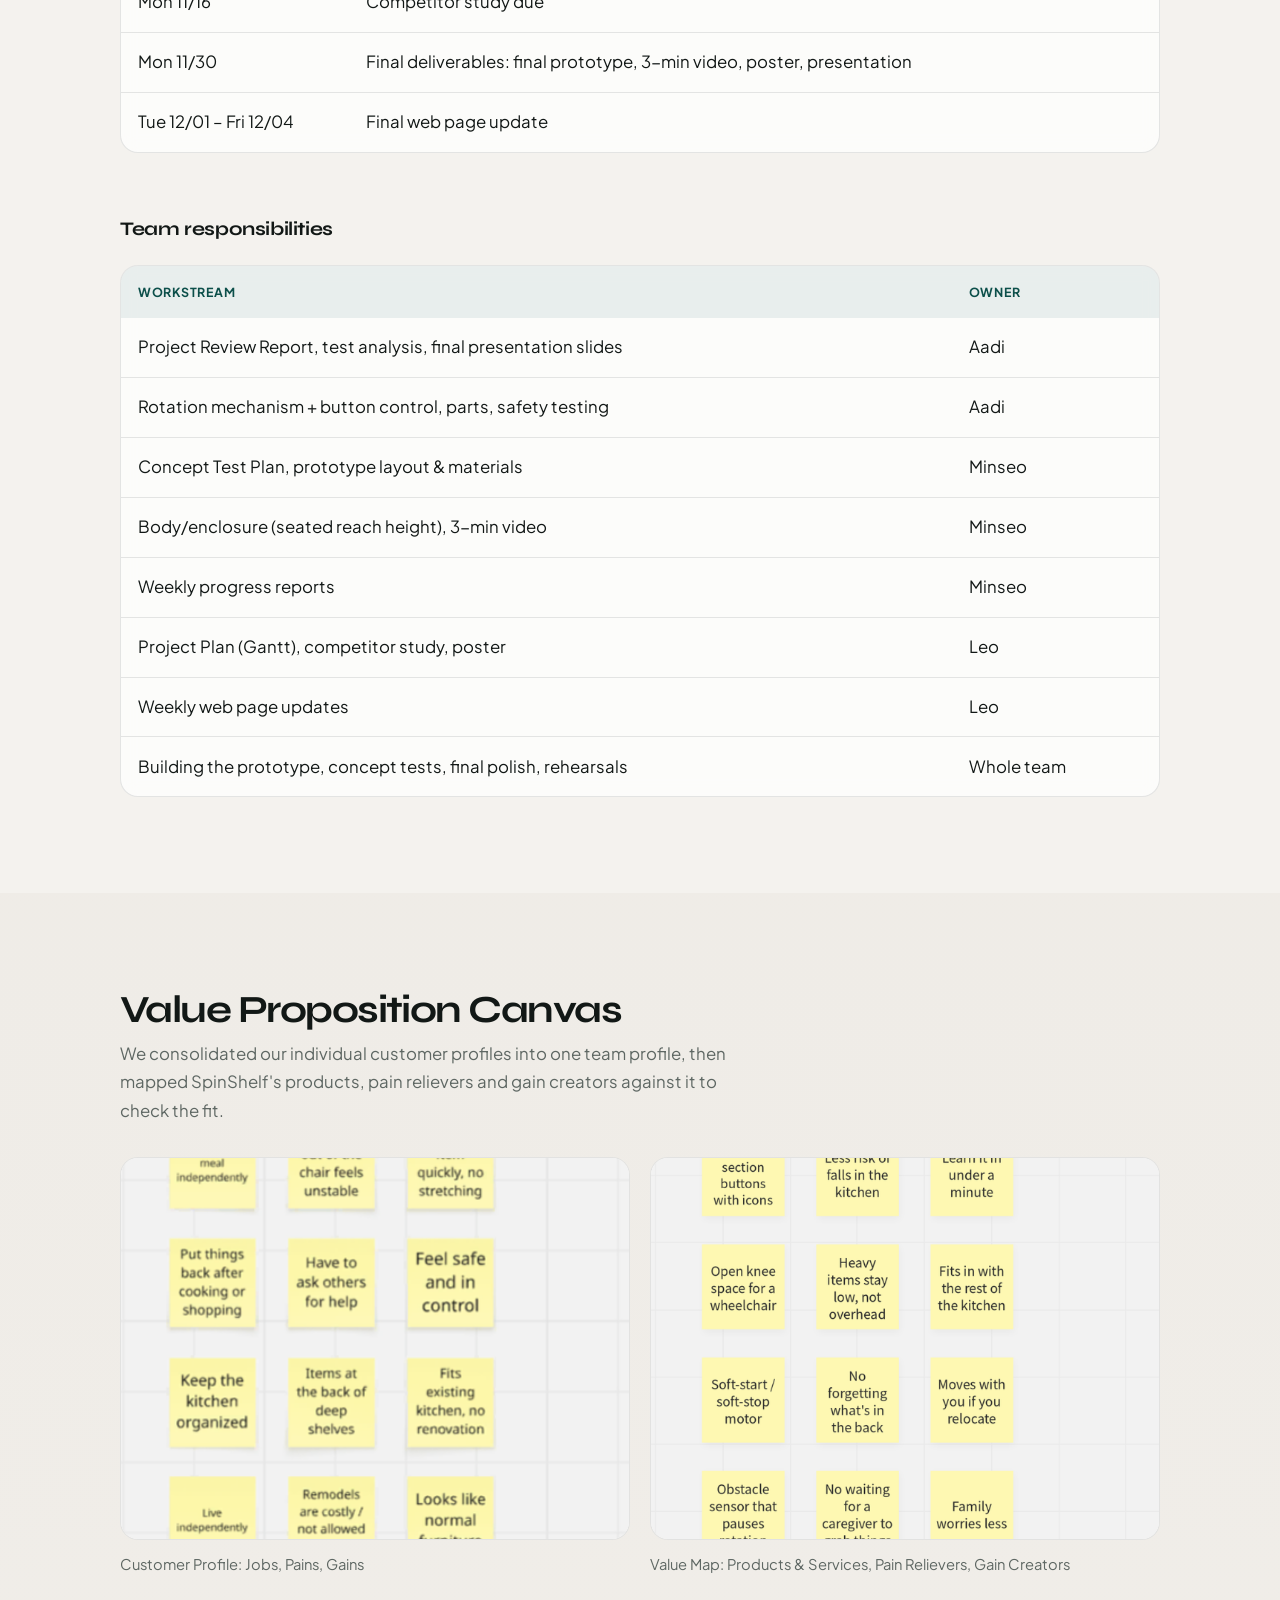
==== commit 46c4a730: "Polish: Margaret caption, PDF labels, plan labels" ====
--- a/index.html
+++ b/index.html
@@ -456,8 +456,7 @@
         </div>
 
         <p class="source-link">
-          Source PDF:
-          <a href="images/abstract-ladder.pdf" target="_blank" rel="noopener noreferrer">abstract-ladder.pdf</a>
+          <a class="btn-download" href="images/abstract-ladder.pdf" target="_blank" rel="noopener noreferrer">Abstract laddering (PDF)</a>
         </p>
       </div>
     </section>
@@ -567,28 +566,27 @@
         </div>
 
         <div class="subsection">
-          <h3>Project plan (Weeks 10–14)</h3>
+          <h3>Week 10 plan (submitted)</h3>
           <p>
             Concept tests 11/10–11/15, final prototype build 11/16–11/29, final deliverables (prototype, video, poster, presentation) due 11/30.
           </p>
           <div class="embed-frame">
             <iframe
               class="pdf-embed"
-              title="SpinShelf project plan Gantt chart"
+              title="Week 10 plan Gantt chart (submitted)"
               src="assets/wk10/Team15_SpinShelf_Project_Plan_Gantt.pdf"
             ></iframe>
           </div>
           <p class="download-row">
-            <a class="btn-download" href="assets/wk10/Team15_SpinShelf_Project_Plan_Gantt.pdf" target="_blank" rel="noopener noreferrer">Download project plan (PDF)</a>
+            <a class="btn-download" href="assets/wk10/Team15_SpinShelf_Project_Plan_Gantt.pdf" target="_blank" rel="noopener noreferrer">Week 10 Gantt chart (PDF)</a>
           </p>
         </div>
 
         <div class="subsection">
           <h3>Documents</h3>
           <div class="download-row">
-            <a class="btn-download" href="assets/wk10/Team15_SpinShelf_Project_Review_Report.pdf" target="_blank" rel="noopener noreferrer">Download Review Report (PDF)</a>
-            <a class="btn-download" href="assets/wk10/Team15_SpinShelf_Concept_Test_Plan.pdf" target="_blank" rel="noopener noreferrer">Download Concept Test Plan (PDF)</a>
-            <a class="btn-download" href="assets/wk10/Team15_SpinShelf_Project_Plan_Gantt.pdf" target="_blank" rel="noopener noreferrer">Download Project Plan (PDF)</a>
+            <a class="btn-download" href="assets/wk10/Team15_SpinShelf_Project_Review_Report.pdf" target="_blank" rel="noopener noreferrer">Week 10 review report (PDF)</a>
+            <a class="btn-download" href="assets/wk10/Team15_SpinShelf_Concept_Test_Plan.pdf" target="_blank" rel="noopener noreferrer">Week 10 concept test plan (PDF)</a>
           </div>
         </div>
       </div>
@@ -616,10 +614,10 @@
             <a class="sketch-link" href="assets/wk10/spinshelf-sketches-2.png" target="_blank" rel="noopener noreferrer">
               <img
                 src="assets/wk10/spinshelf-sketches-2.png"
-                alt="Interaction storyboard of Sally, a wheelchair user living alone, using SpinShelf's push-button panel at armrest height to rotate a shelf toward her"
+                alt="Interaction storyboard of Margaret, a wheelchair user living alone, using SpinShelf's push-button panel at armrest height to rotate a shelf toward her"
               />
             </a>
-            <figcaption>Interaction storyboard: Sally, a wheelchair user living alone, goes from struggling to reach the back of her cabinets to using SpinShelf's push-button panel at armrest height to rotate a shelf to her.</figcaption>
+            <figcaption>Interaction storyboard: Margaret, a wheelchair user living alone, goes from struggling to reach the back of her cabinets to using SpinShelf's push-button panel at armrest height to rotate a shelf to her.</figcaption>
           </figure>
           <figure class="figure sketch-card">
             <a class="sketch-link" href="assets/wk10/spinshelf-sketches-3.png" target="_blank" rel="noopener noreferrer">
@@ -633,7 +631,7 @@
         </div>
 
         <p class="download-row">
-          <a class="btn-download" href="assets/wk10/Team15_SpinShelf_Sketches_Storyboards.pdf" target="_blank" rel="noopener noreferrer">Download sketches &amp; storyboards (PDF)</a>
+          <a class="btn-download" href="assets/wk10/Team15_SpinShelf_Sketches_Storyboards.pdf" target="_blank" rel="noopener noreferrer">Week 10 sketches &amp; storyboards (PDF)</a>
         </p>
       </div>
     </section>
@@ -654,7 +652,7 @@
           ></iframe>
         </div>
         <p class="download-row">
-          <a class="btn-download" href="assets/wk10/Team15_SpinShelf.pdf" target="_blank" rel="noopener noreferrer">Download slides (PDF)</a>
+          <a class="btn-download" href="assets/wk10/Team15_SpinShelf.pdf" target="_blank" rel="noopener noreferrer">Week 10 presentation (PDF)</a>
         </p>
       </div>
     </section>
@@ -664,7 +662,7 @@
       <div class="container">
         <header class="section-header">
           <h2>Project Plan</h2>
-          <p>Our plan covers Weeks 10–14 and takes SpinShelf from a cardboard rapid prototype to a working final prototype, video, poster and presentation (due 11/30). We track our weekly progress against this plan.</p>
+          <p>Current project plan. Our plan covers Weeks 10–14 and takes SpinShelf from a cardboard rapid prototype to a working final prototype, video, poster and presentation (due 11/30). We track our weekly progress against this plan.</p>
         </header>
 
         <p class="callout-note"><strong>Update (Week 11):</strong> after discussing with our instructor, we changed our target users from older adults to wheelchair users. Tasks are unchanged.</p>
@@ -672,20 +670,20 @@
         <div class="sketch-grid sketch-grid--two">
           <figure class="figure sketch-card">
             <a class="sketch-link" href="assets/wk11/project-plan-gantt.png" target="_blank" rel="noopener noreferrer">
-              <img src="assets/wk11/project-plan-gantt.png" alt="Gantt chart covering SpinShelf work across Weeks 10 to 14" />
+              <img src="assets/wk11/project-plan-gantt.png" alt="Current project plan Gantt chart covering SpinShelf work across Weeks 10 to 14" />
             </a>
-            <figcaption>Gantt chart, Weeks 10–14</figcaption>
+            <figcaption>Current project plan: Gantt chart, Weeks 10–14</figcaption>
           </figure>
           <figure class="figure sketch-card">
             <a class="sketch-link" href="assets/wk11/project-plan-tasklist.png" target="_blank" rel="noopener noreferrer">
-              <img src="assets/wk11/project-plan-tasklist.png" alt="Task list with owners, dates and dependencies for SpinShelf" />
+              <img src="assets/wk11/project-plan-tasklist.png" alt="Current project plan task list with owners, dates and dependencies for SpinShelf" />
             </a>
-            <figcaption>Task list with owners, dates and dependencies</figcaption>
+            <figcaption>Current project plan: task list with owners, dates and dependencies</figcaption>
           </figure>
         </div>
 
         <p class="download-row">
-          <a class="btn-download" href="assets/wk11/SpinShelf_Project_Plan.pdf" target="_blank" rel="noopener noreferrer">Download full project plan (PDF)</a>
+          <a class="btn-download" href="assets/wk11/SpinShelf_Project_Plan.pdf" target="_blank" rel="noopener noreferrer">Current project plan (PDF)</a>
         </p>
 
         <div class="subsection">
@@ -958,7 +956,7 @@
       <div class="container">
         <header class="section-header">
           <h2>Collaborative Plan</h2>
-          <p>Week 7 — original plan</p>
+          <p>Week 7 - original plan</p>
           <p class="history-note">Target user later changed to wheelchair users (see Week 11 update).</p>
           <p>How we work together across the semester.</p>
         </header>
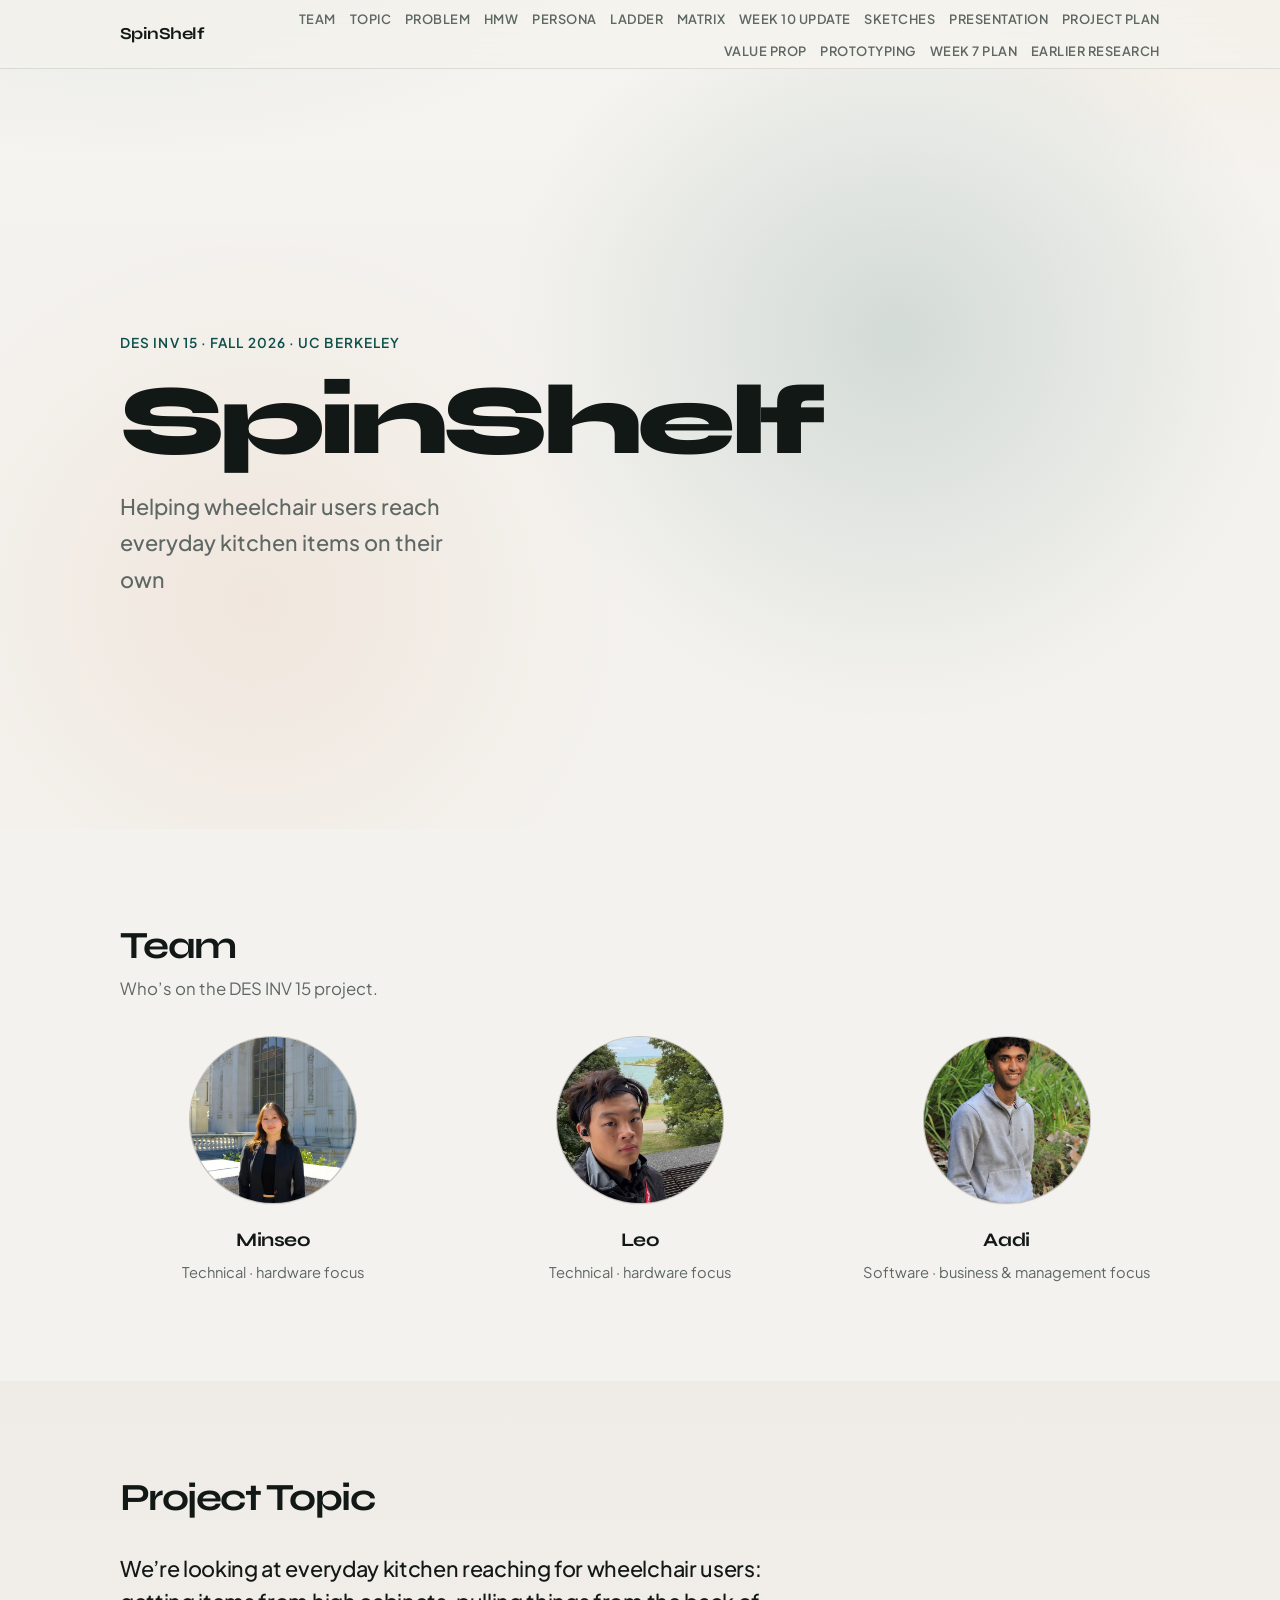
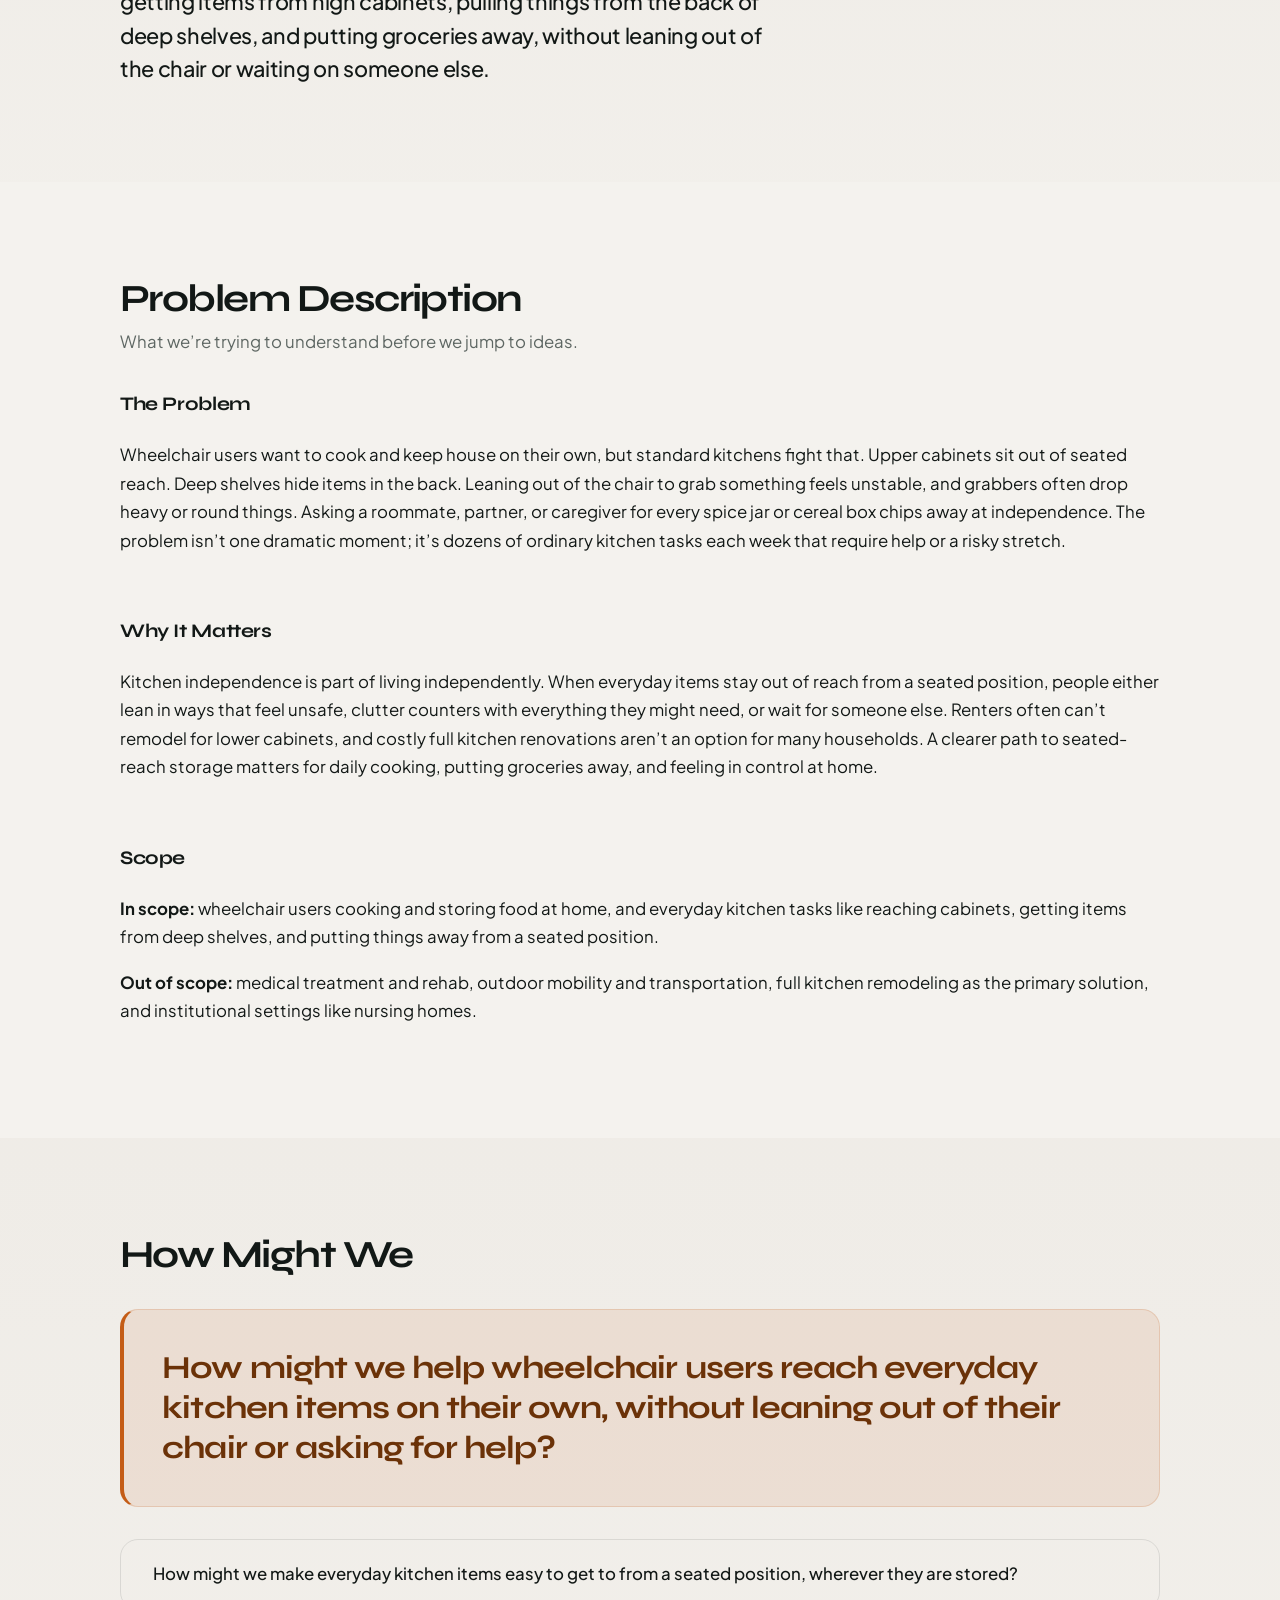
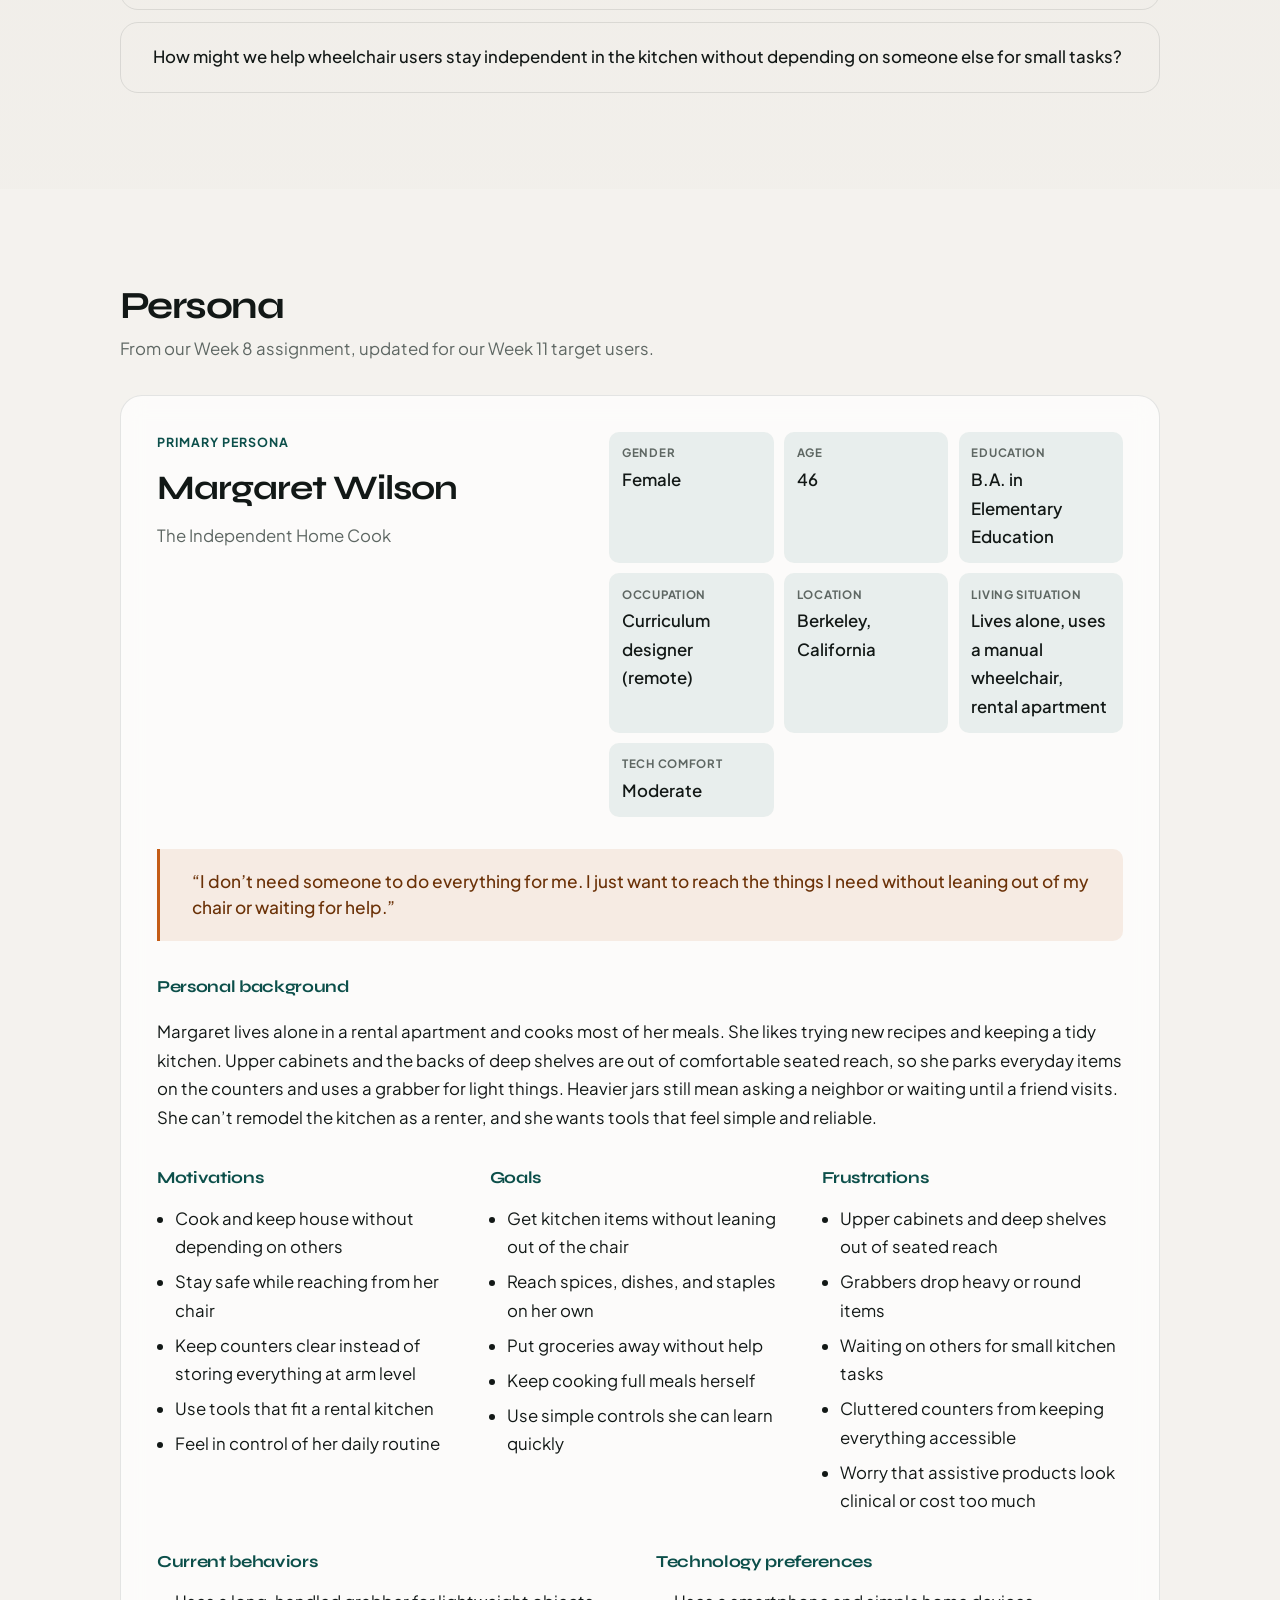
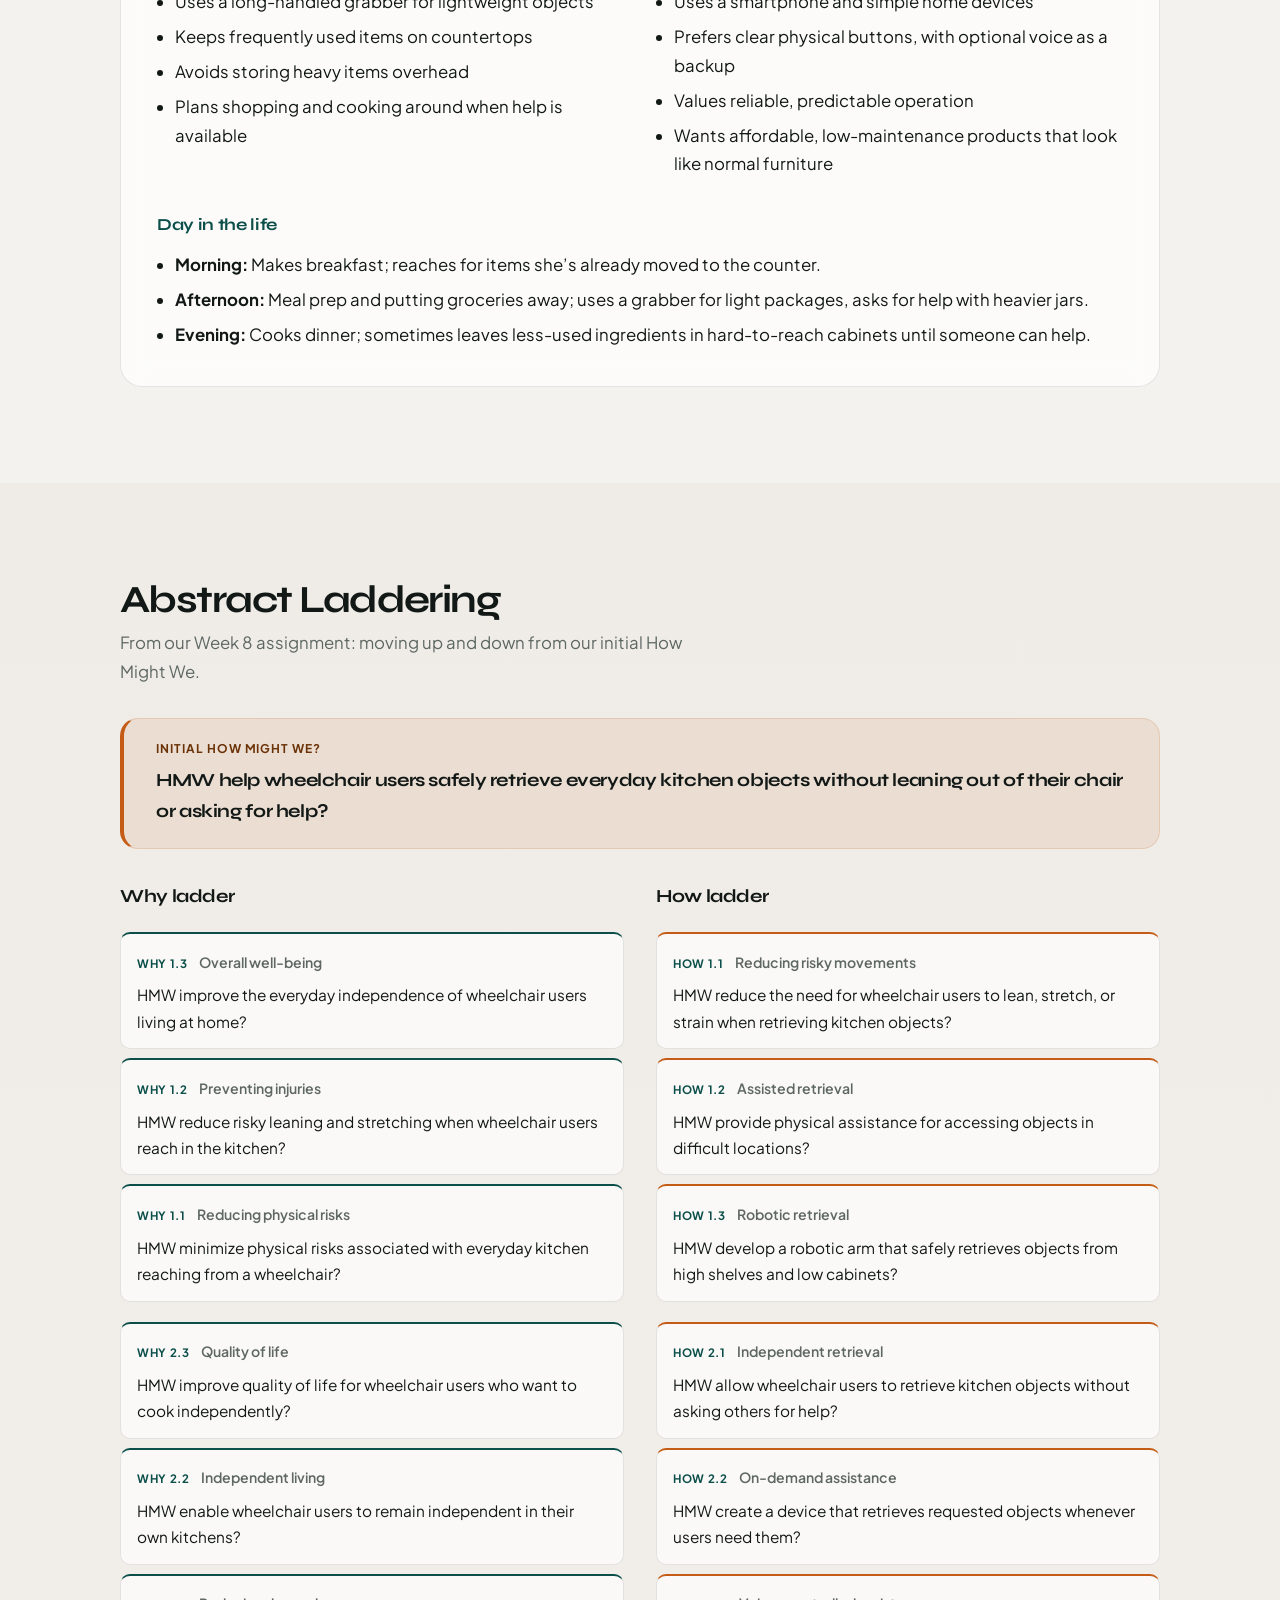
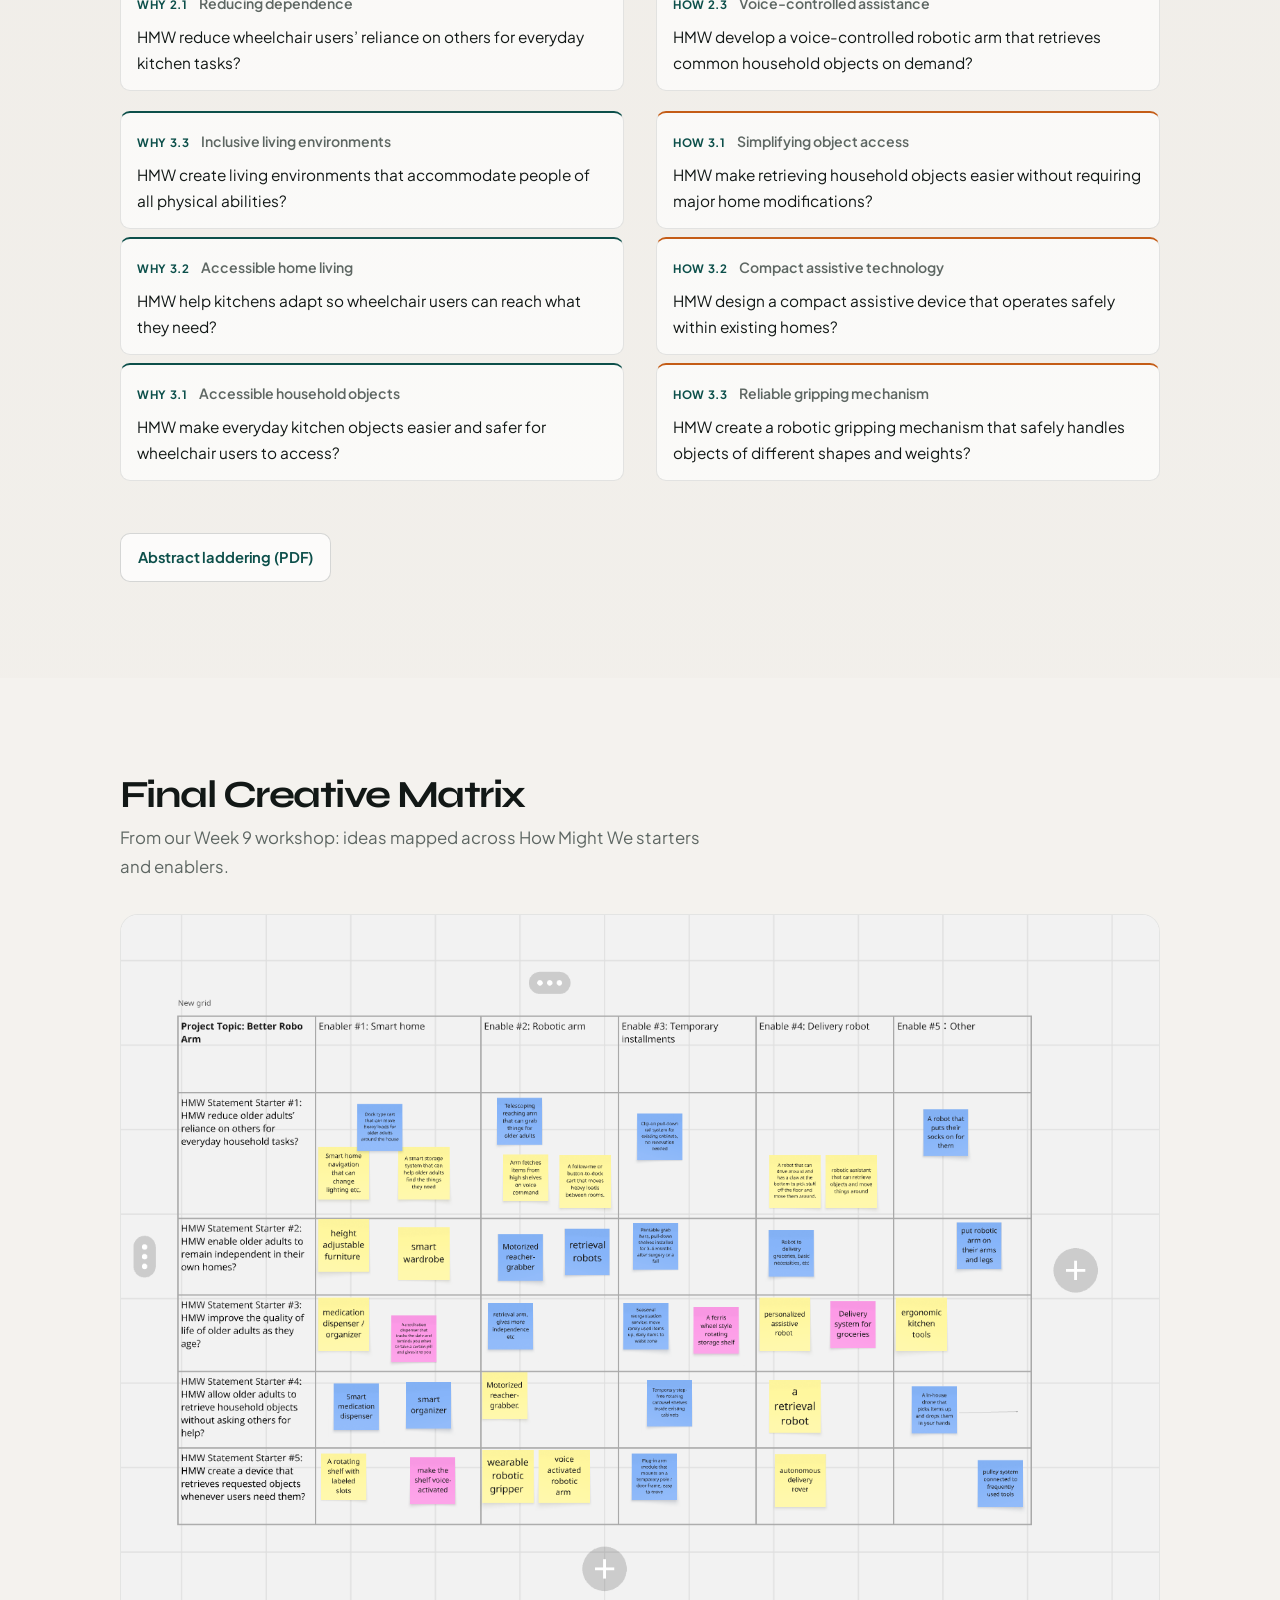
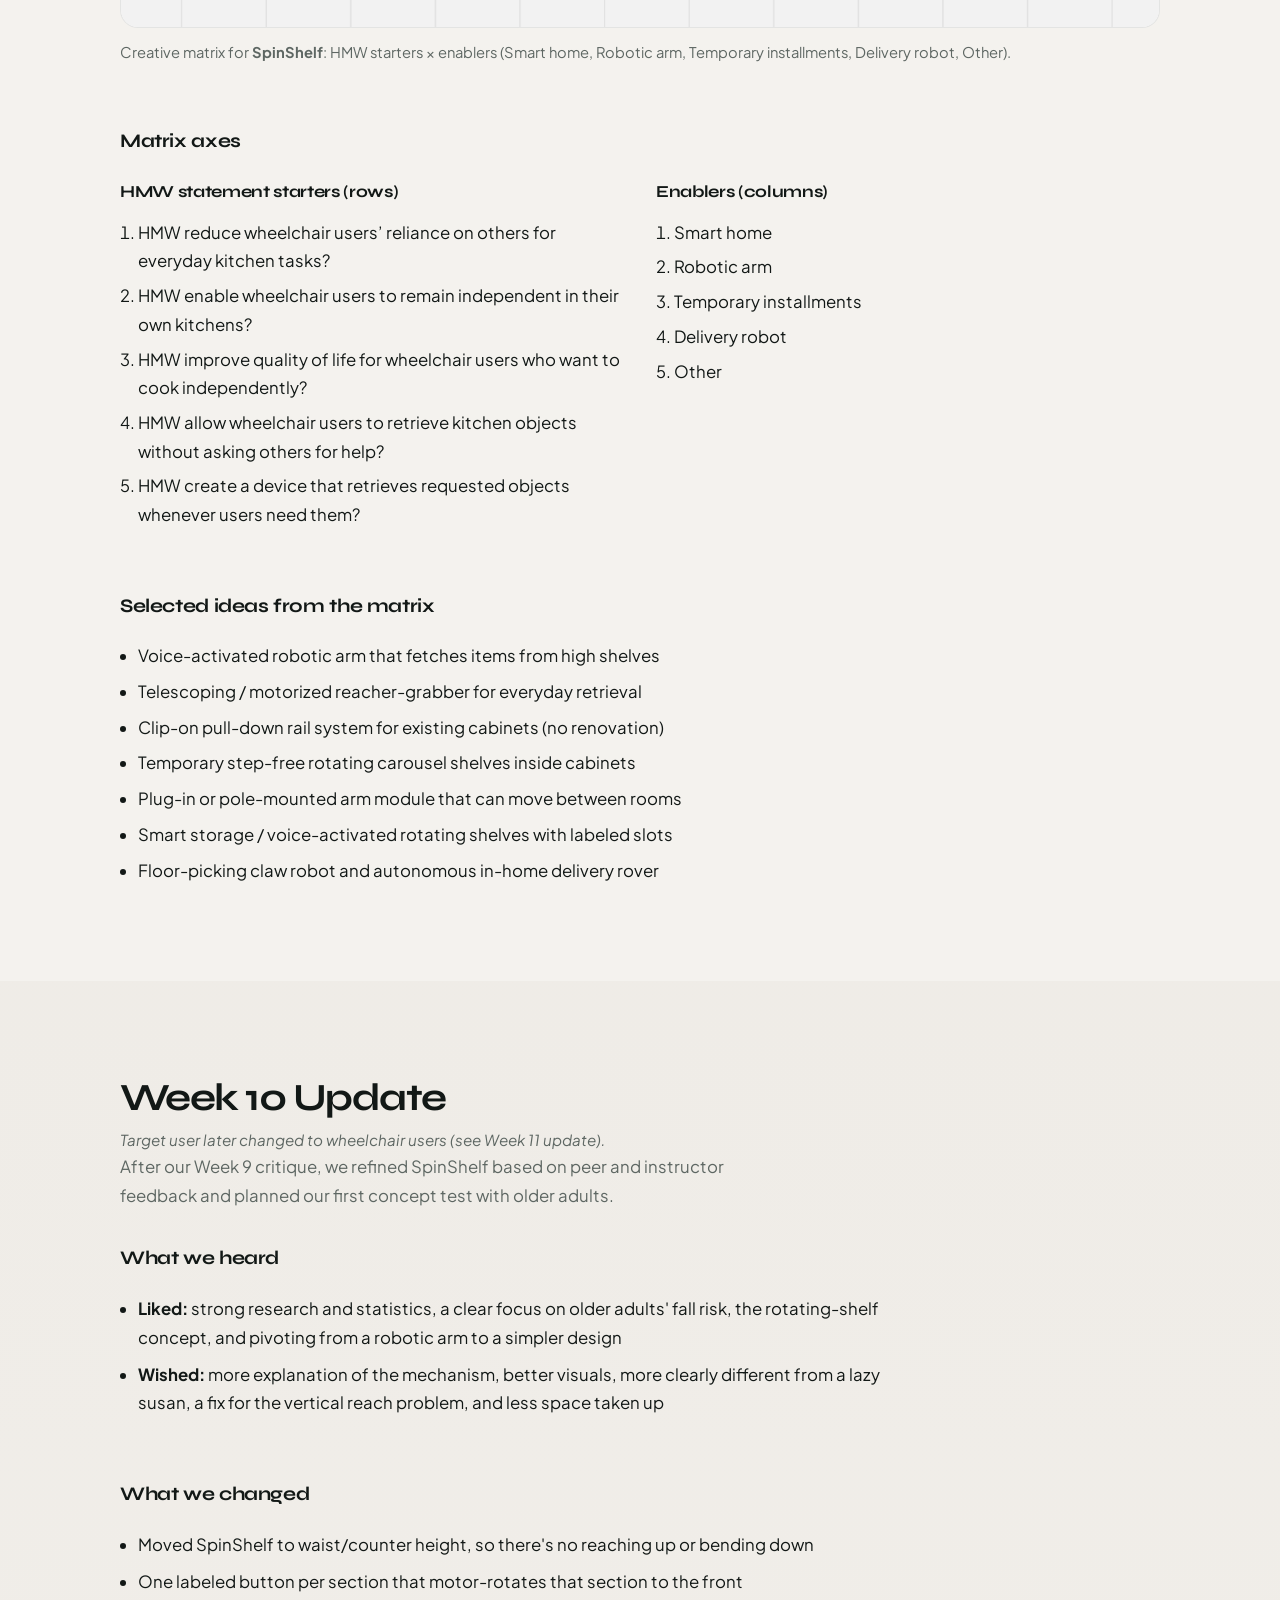
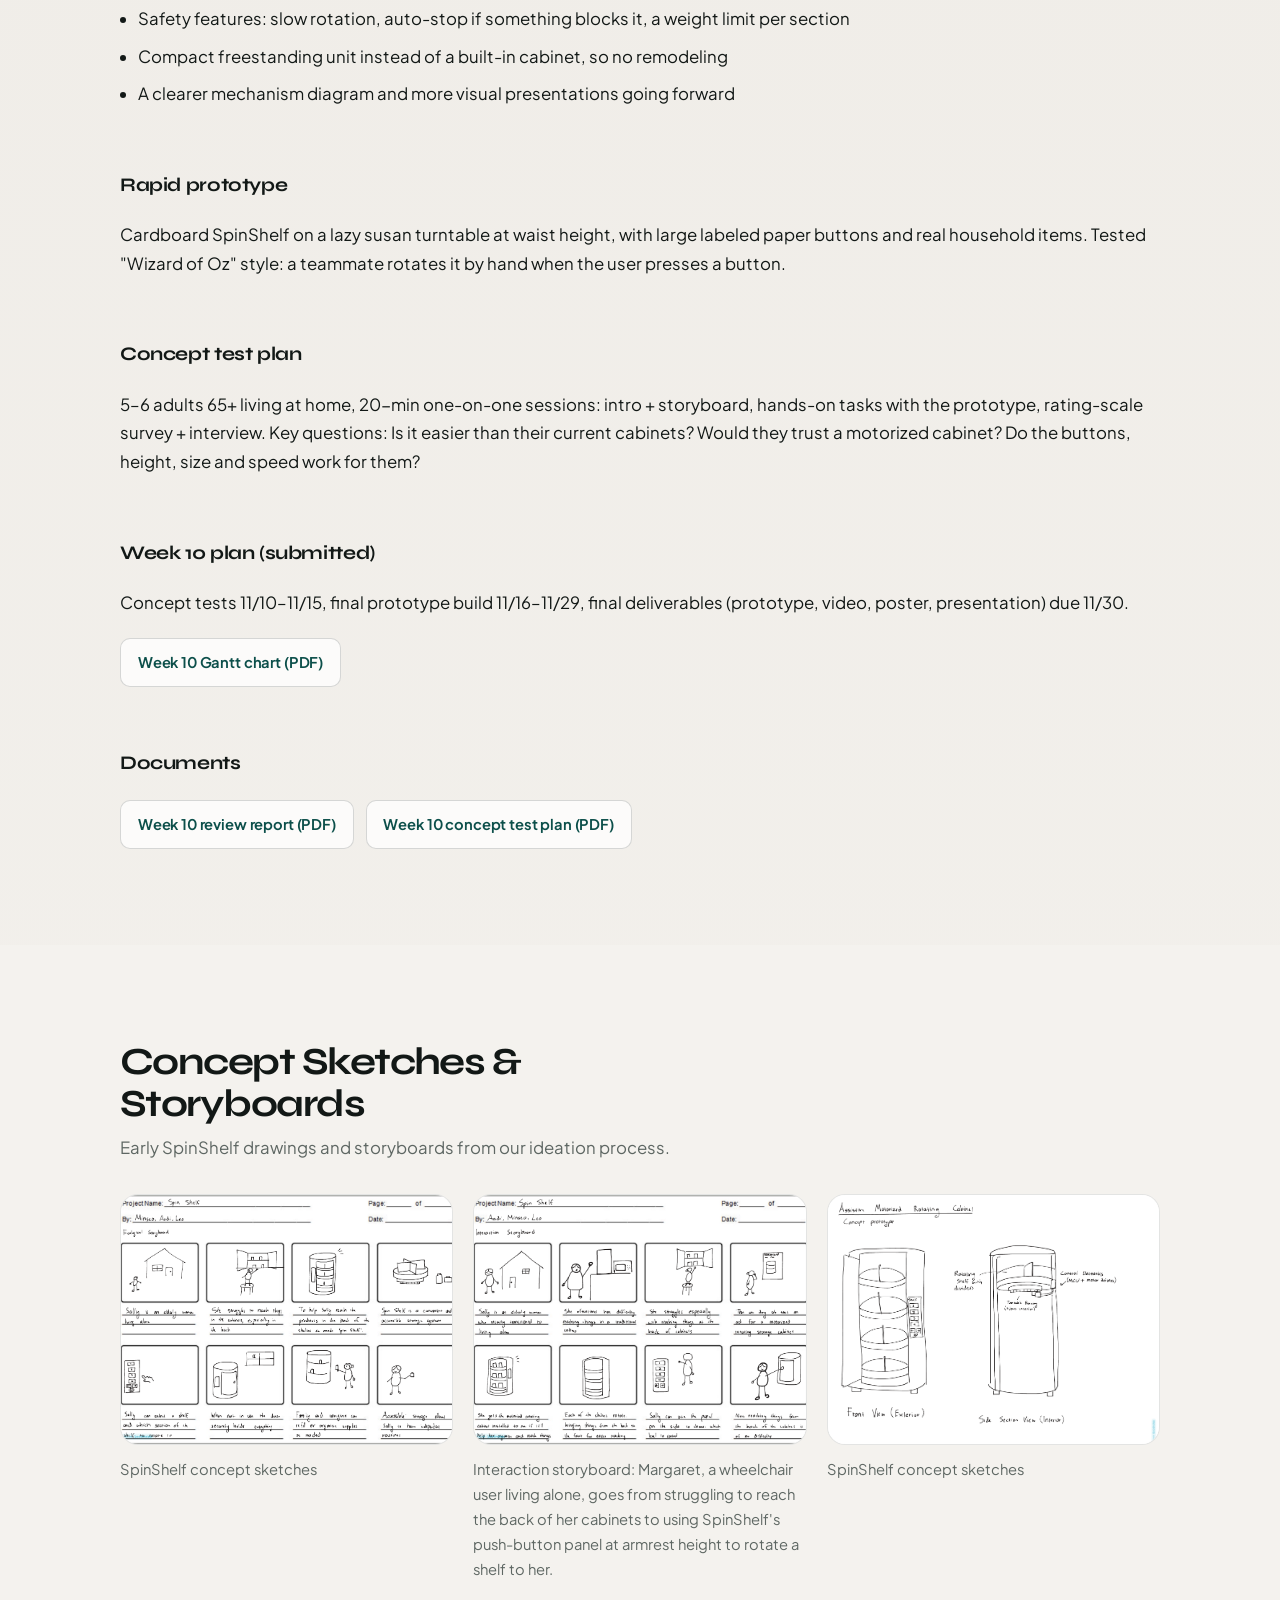
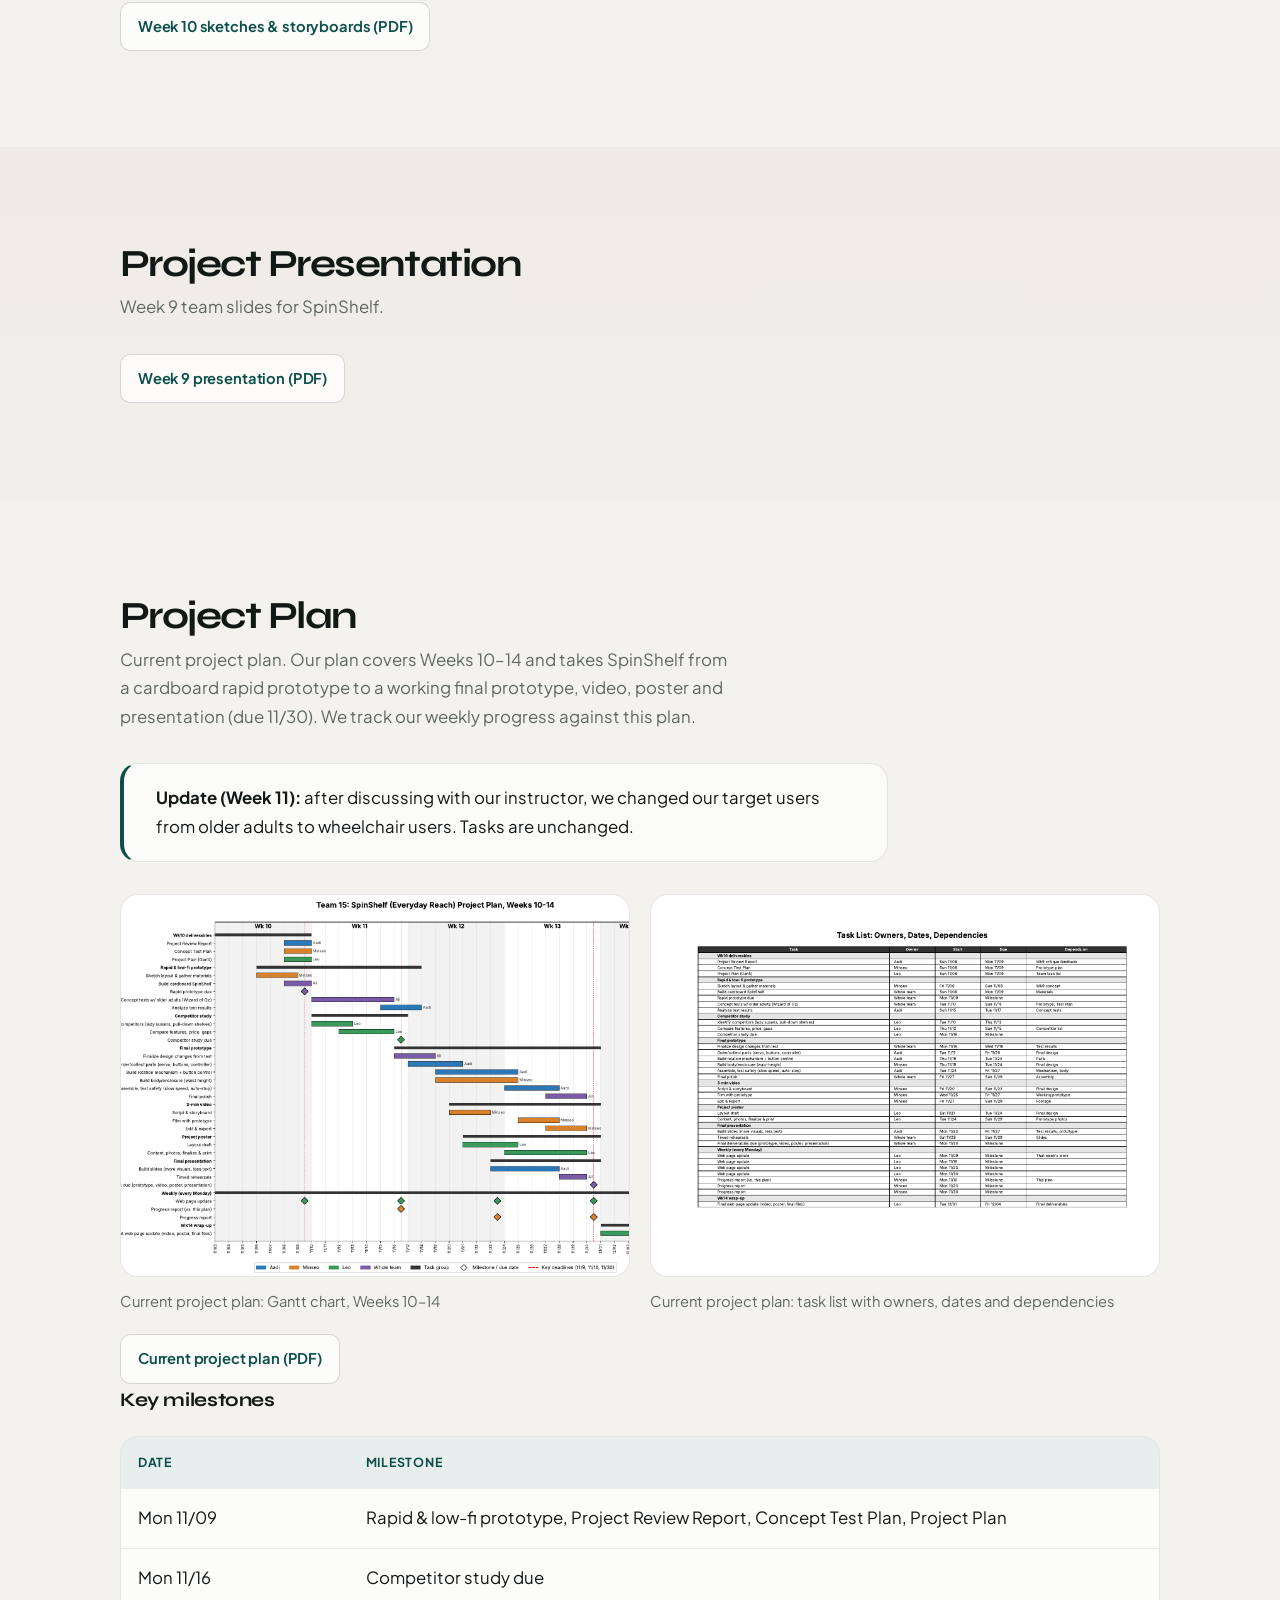
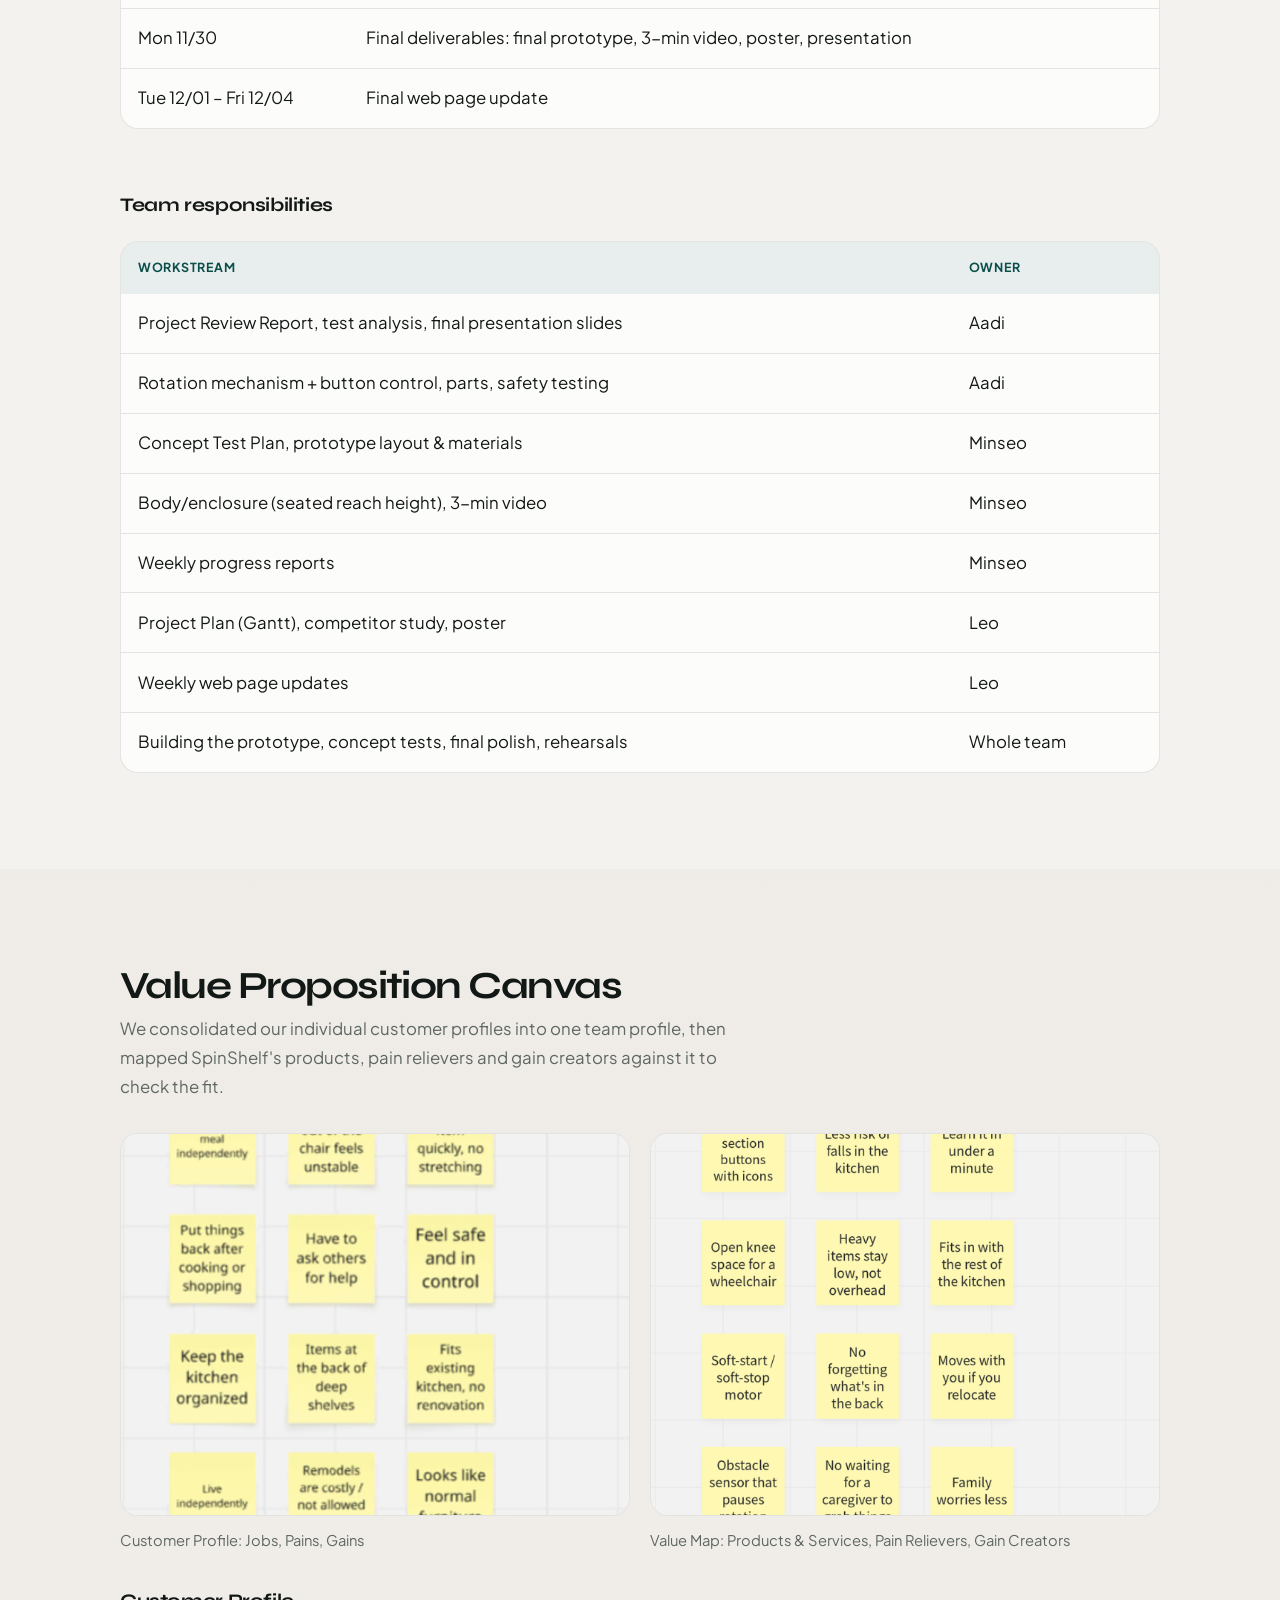
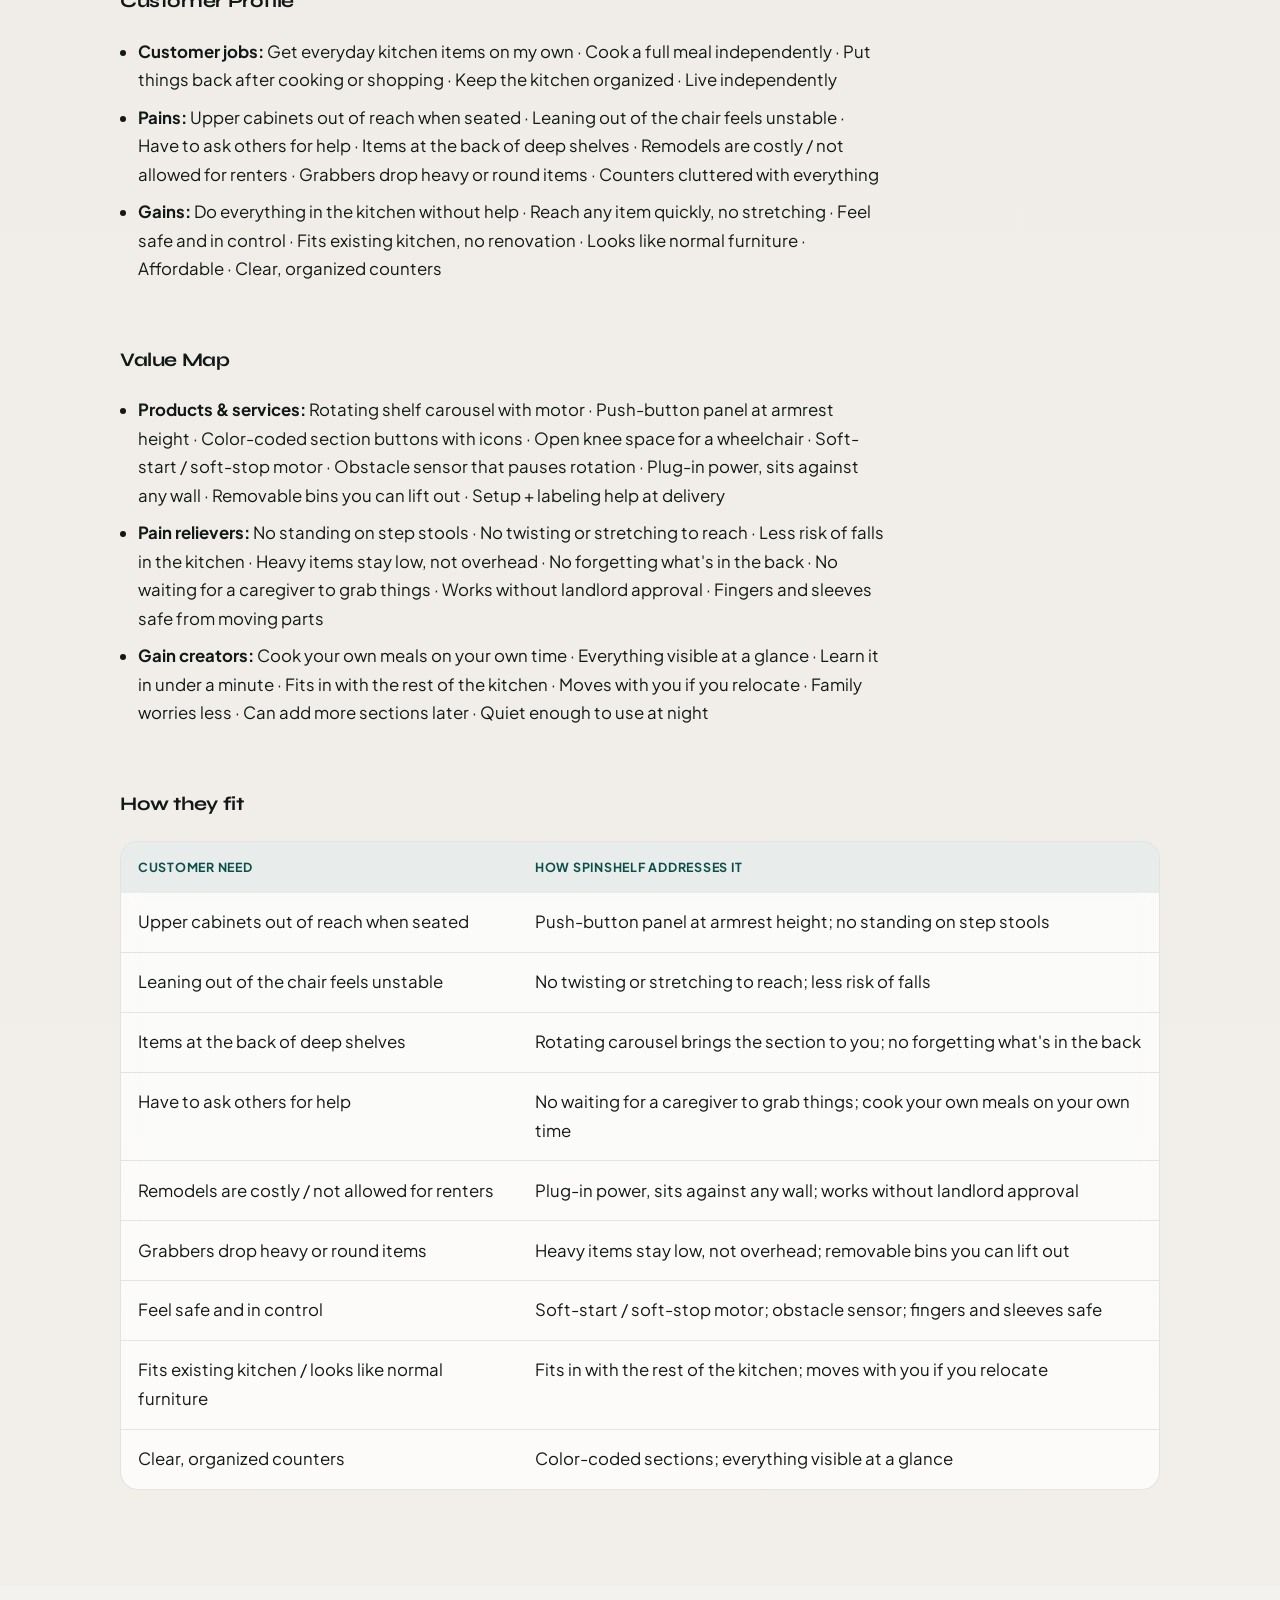
==== commit 505356e1: "Remove empty illustrations and raw PDF path links; Week 9 presentation labels" ====
--- a/index.html
+++ b/index.html
@@ -138,74 +138,6 @@
           </p>
         </div>
 
-        <div class="subsection" id="problem-illustrations">
-          <h3>Illustrations</h3>
-          <!-- These inline SVGs can be swapped for real photos later -->
-          <div class="figure-grid">
-            <figure class="figure">
-              <div class="illustration" aria-hidden="true">
-                <svg viewBox="0 0 320 240" xmlns="http://www.w3.org/2000/svg">
-                  <rect width="320" height="240" fill="#efeae2" rx="12" />
-                  <!-- Cabinets -->
-                  <rect x="40" y="36" width="100" height="70" rx="4" fill="#d9eceb" stroke="#0f5c5c" stroke-width="2" />
-                  <rect x="150" y="36" width="100" height="70" rx="4" fill="#d9eceb" stroke="#0f5c5c" stroke-width="2" />
-                  <line x1="40" y1="70" x2="140" y2="70" stroke="#0f5c5c" stroke-width="1.5" />
-                  <line x1="150" y1="70" x2="250" y2="70" stroke="#0f5c5c" stroke-width="1.5" />
-                  <!-- Jar on shelf -->
-                  <rect x="185" y="44" width="22" height="20" rx="3" fill="#d97706" />
-                  <!-- Counter -->
-                  <rect x="30" y="150" width="240" height="14" rx="2" fill="#c9c3b8" />
-                  <rect x="30" y="164" width="240" height="40" fill="#d8d0c4" />
-                  <!-- Person reaching -->
-                  <circle cx="120" cy="118" r="14" fill="#1f2a2e" />
-                  <path d="M112 132c-4 18 2 34 8 40h16c6-6 12-22 8-40z" fill="#0f5c5c" />
-                  <path d="M128 140c18-18 42-28 58-32" fill="none" stroke="#1f2a2e" stroke-width="6" stroke-linecap="round" />
-                  <circle cx="192" cy="104" r="5" fill="#d97706" />
-                </svg>
-              </div>
-              <figcaption>High cabinets out of seated reach</figcaption>
-            </figure>
-            <figure class="figure">
-              <div class="illustration" aria-hidden="true">
-                <svg viewBox="0 0 320 240" xmlns="http://www.w3.org/2000/svg">
-                  <rect width="320" height="240" fill="#efeae2" rx="12" />
-                  <!-- Floor -->
-                  <rect x="0" y="190" width="320" height="50" fill="#e4ddd2" />
-                  <!-- Dropped item -->
-                  <ellipse cx="210" cy="198" rx="16" ry="8" fill="#d97706" />
-                  <!-- Person bending -->
-                  <circle cx="130" cy="120" r="14" fill="#1f2a2e" />
-                  <path d="M118 132c-2 10 8 28 22 36 10 6 28 18 40 24" fill="none" stroke="#0f5c5c" stroke-width="18" stroke-linecap="round" />
-                  <path d="M148 168c18 10 36 20 48 24" fill="none" stroke="#1f2a2e" stroke-width="6" stroke-linecap="round" />
-                  <path d="M128 175c-6 12-4 22 2 28" fill="none" stroke="#1f2a2e" stroke-width="6" stroke-linecap="round" />
-                  <path d="M155 178c4 10 2 20-2 26" fill="none" stroke="#1f2a2e" stroke-width="6" stroke-linecap="round" />
-                </svg>
-              </div>
-              <figcaption>Leaning for items on deep shelves</figcaption>
-            </figure>
-            <figure class="figure">
-              <div class="illustration" aria-hidden="true">
-                <svg viewBox="0 0 320 240" xmlns="http://www.w3.org/2000/svg">
-                  <rect width="320" height="240" fill="#efeae2" rx="12" />
-                  <!-- Wall shelf -->
-                  <rect x="200" y="40" width="80" height="10" rx="2" fill="#c9c3b8" />
-                  <rect x="220" y="22" width="28" height="18" rx="3" fill="#d97706" />
-                  <!-- Step stool -->
-                  <path d="M90 190h100l-12-50H102z" fill="#d9eceb" stroke="#0f5c5c" stroke-width="2" />
-                  <line x1="102" y1="165" x2="178" y2="165" stroke="#0f5c5c" stroke-width="2" />
-                  <line x1="98" y1="178" x2="182" y2="178" stroke="#0f5c5c" stroke-width="2" />
-                  <!-- Person on stool reaching -->
-                  <circle cx="140" cy="95" r="14" fill="#1f2a2e" />
-                  <path d="M132 110c-2 16 4 28 8 34h16c4-6 10-18 8-34z" fill="#0f5c5c" />
-                  <path d="M156 118c20-12 40-22 52-28" fill="none" stroke="#1f2a2e" stroke-width="6" stroke-linecap="round" />
-                  <path d="M128 145c-4 8-2 14 2 18" fill="none" stroke="#1f2a2e" stroke-width="5" stroke-linecap="round" />
-                  <path d="M152 145c4 8 2 14-2 18" fill="none" stroke="#1f2a2e" stroke-width="5" stroke-linecap="round" />
-                </svg>
-              </div>
-              <figcaption>Asking for help with everyday kitchen items</figcaption>
-            </figure>
-          </div>
-        </div>
       </div>
     </section>
 
@@ -570,13 +502,6 @@
           <p>
             Concept tests 11/10–11/15, final prototype build 11/16–11/29, final deliverables (prototype, video, poster, presentation) due 11/30.
           </p>
-          <div class="embed-frame">
-            <iframe
-              class="pdf-embed"
-              title="Week 10 plan Gantt chart (submitted)"
-              src="assets/wk10/Team15_SpinShelf_Project_Plan_Gantt.pdf"
-            ></iframe>
-          </div>
           <p class="download-row">
             <a class="btn-download" href="assets/wk10/Team15_SpinShelf_Project_Plan_Gantt.pdf" target="_blank" rel="noopener noreferrer">Week 10 Gantt chart (PDF)</a>
           </p>
@@ -644,15 +569,8 @@
           <p>Week 9 team slides for SpinShelf.</p>
         </header>
 
-        <div class="embed-frame">
-          <iframe
-            class="pdf-embed"
-            title="Team 15 SpinShelf presentation PDF"
-            src="assets/wk10/Team15_SpinShelf.pdf"
-          ></iframe>
-        </div>
         <p class="download-row">
-          <a class="btn-download" href="assets/wk10/Team15_SpinShelf.pdf" target="_blank" rel="noopener noreferrer">Week 10 presentation (PDF)</a>
+          <a class="btn-download" href="assets/wk10/Team15_SpinShelf.pdf" target="_blank" rel="noopener noreferrer">Week 9 presentation (PDF)</a>
         </p>
       </div>
     </section>
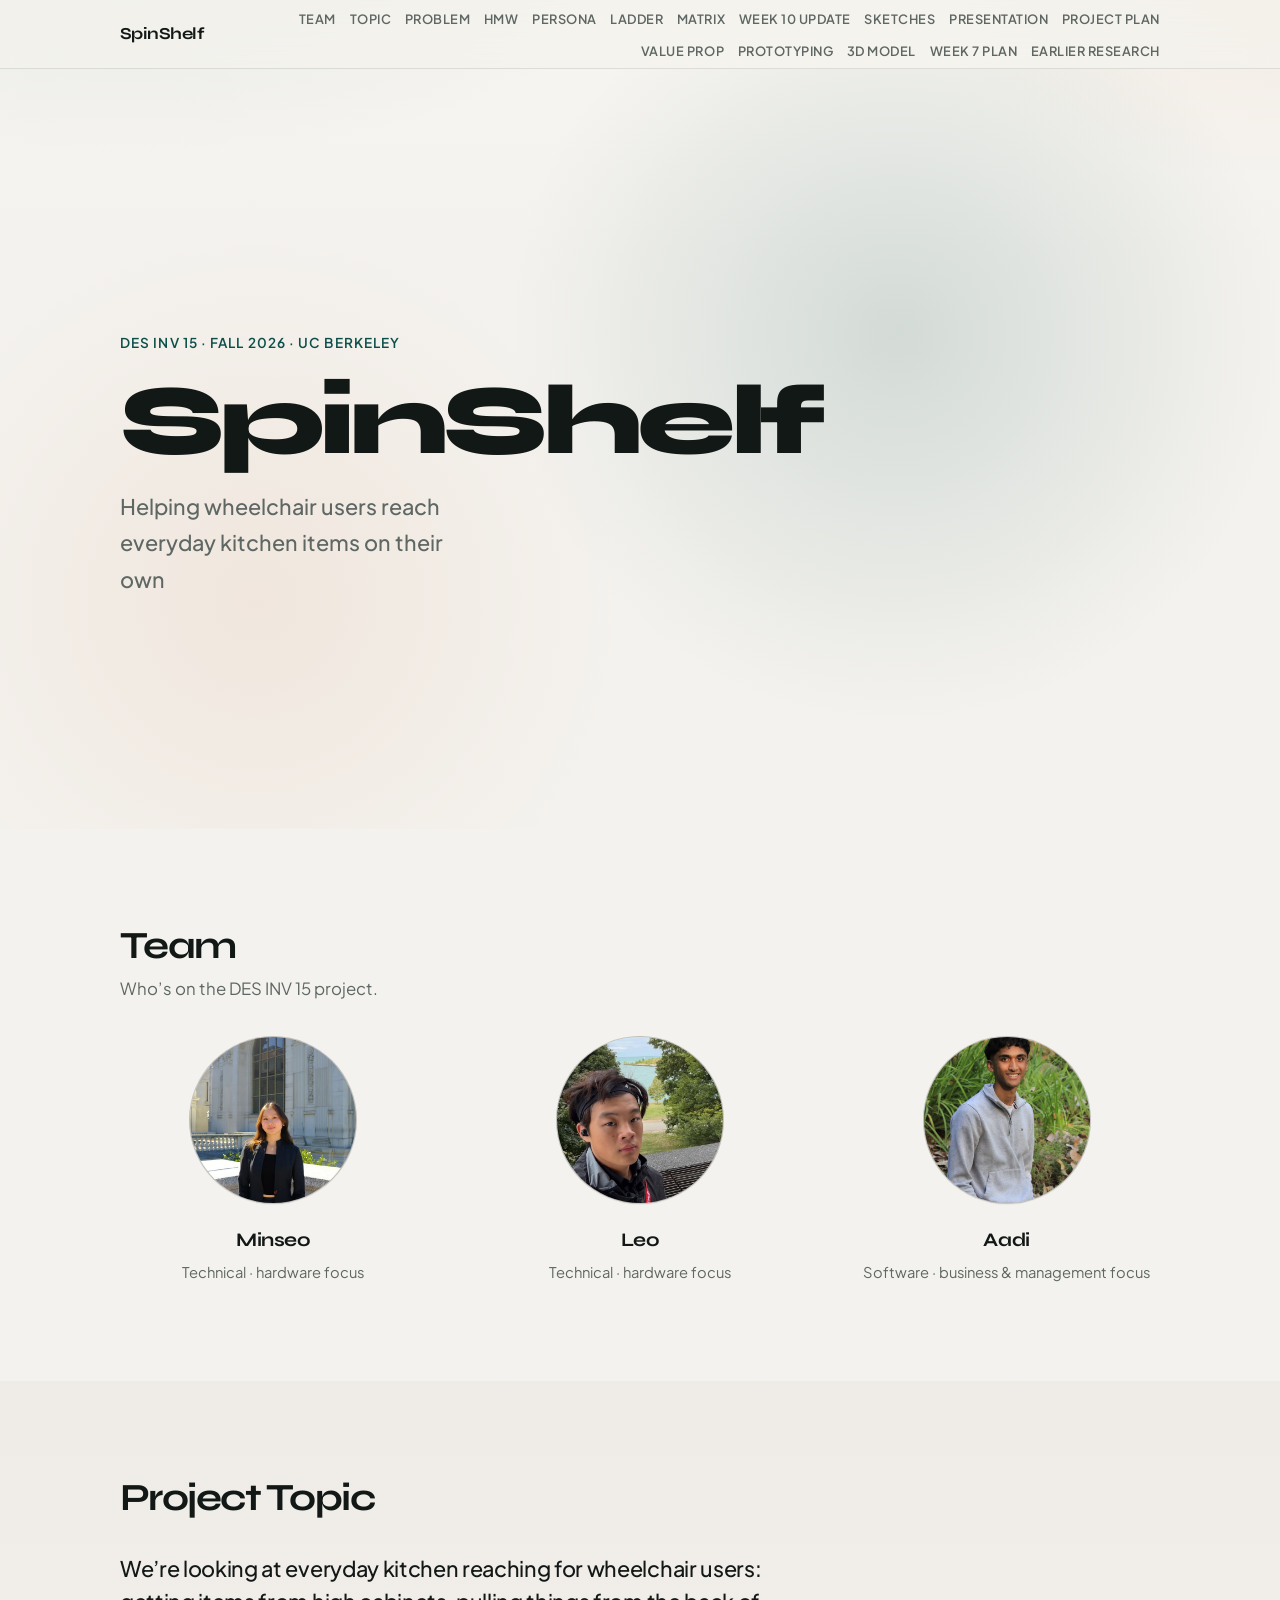
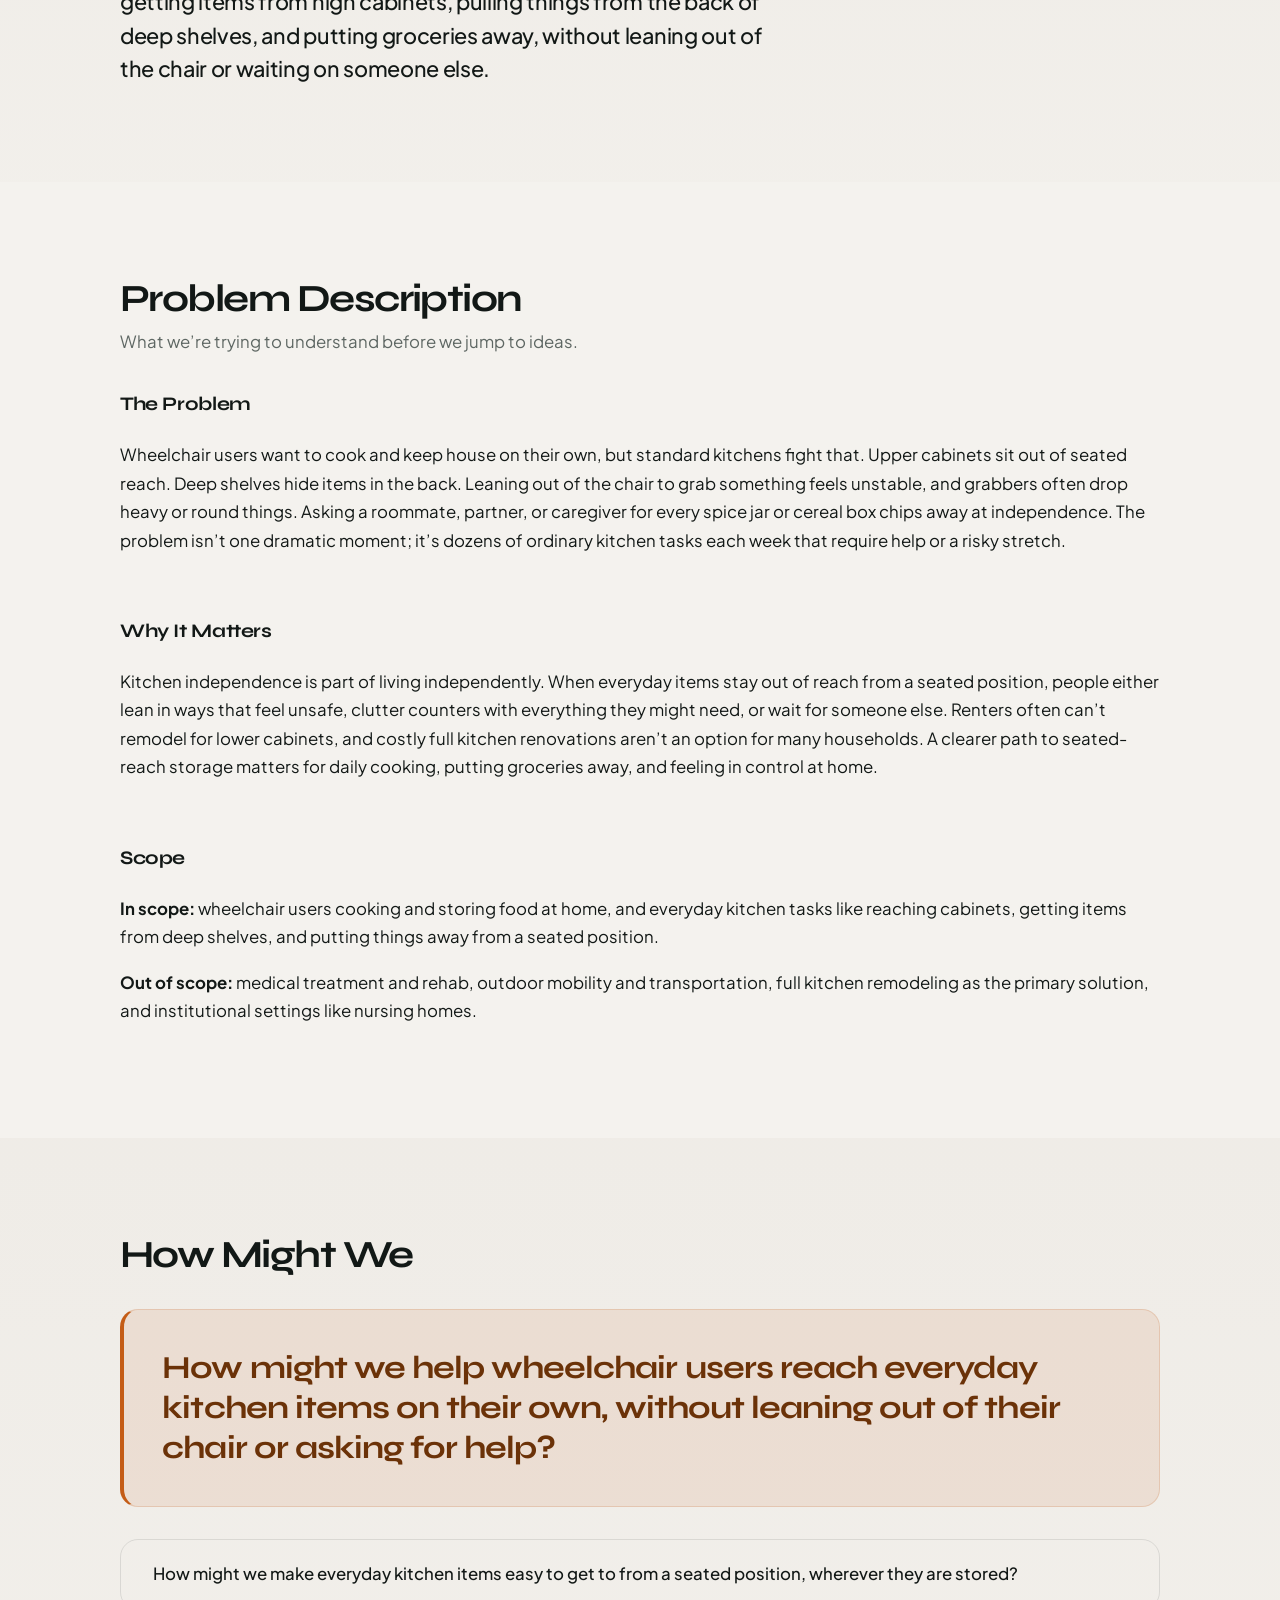
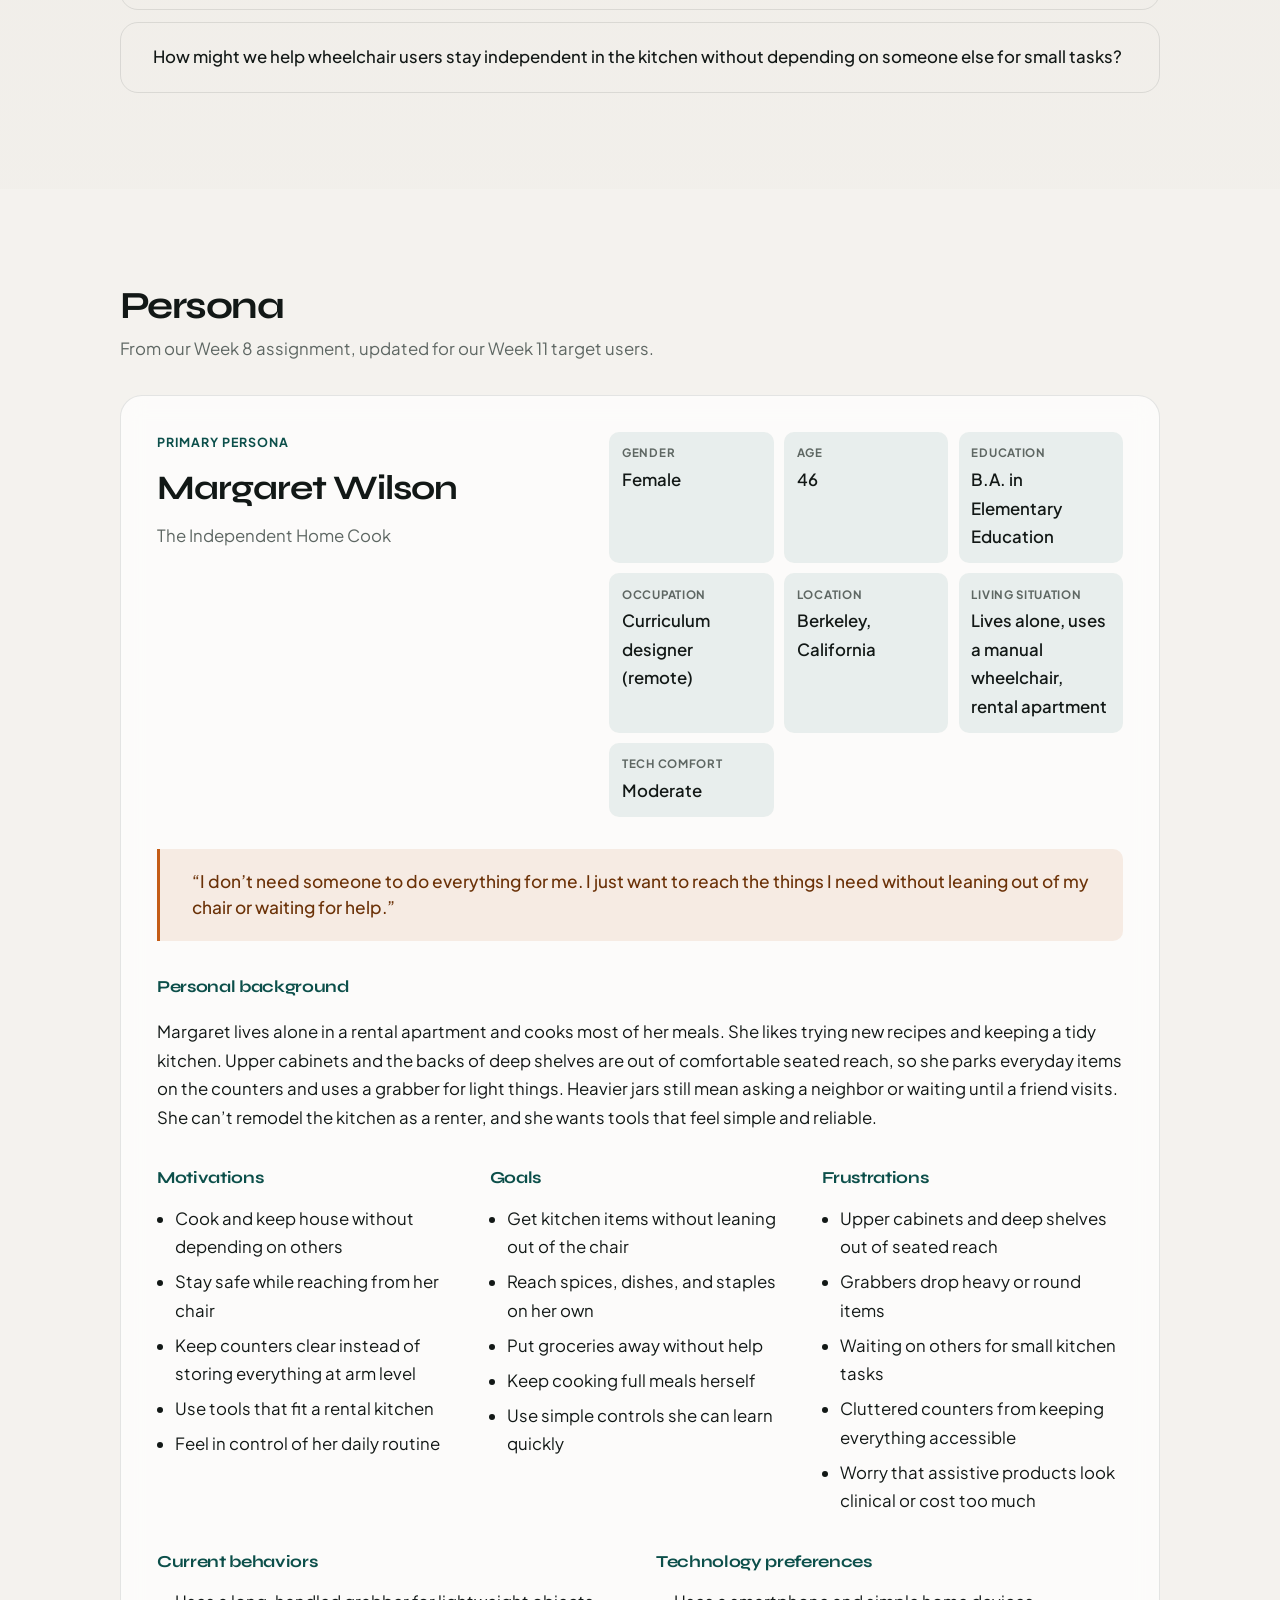
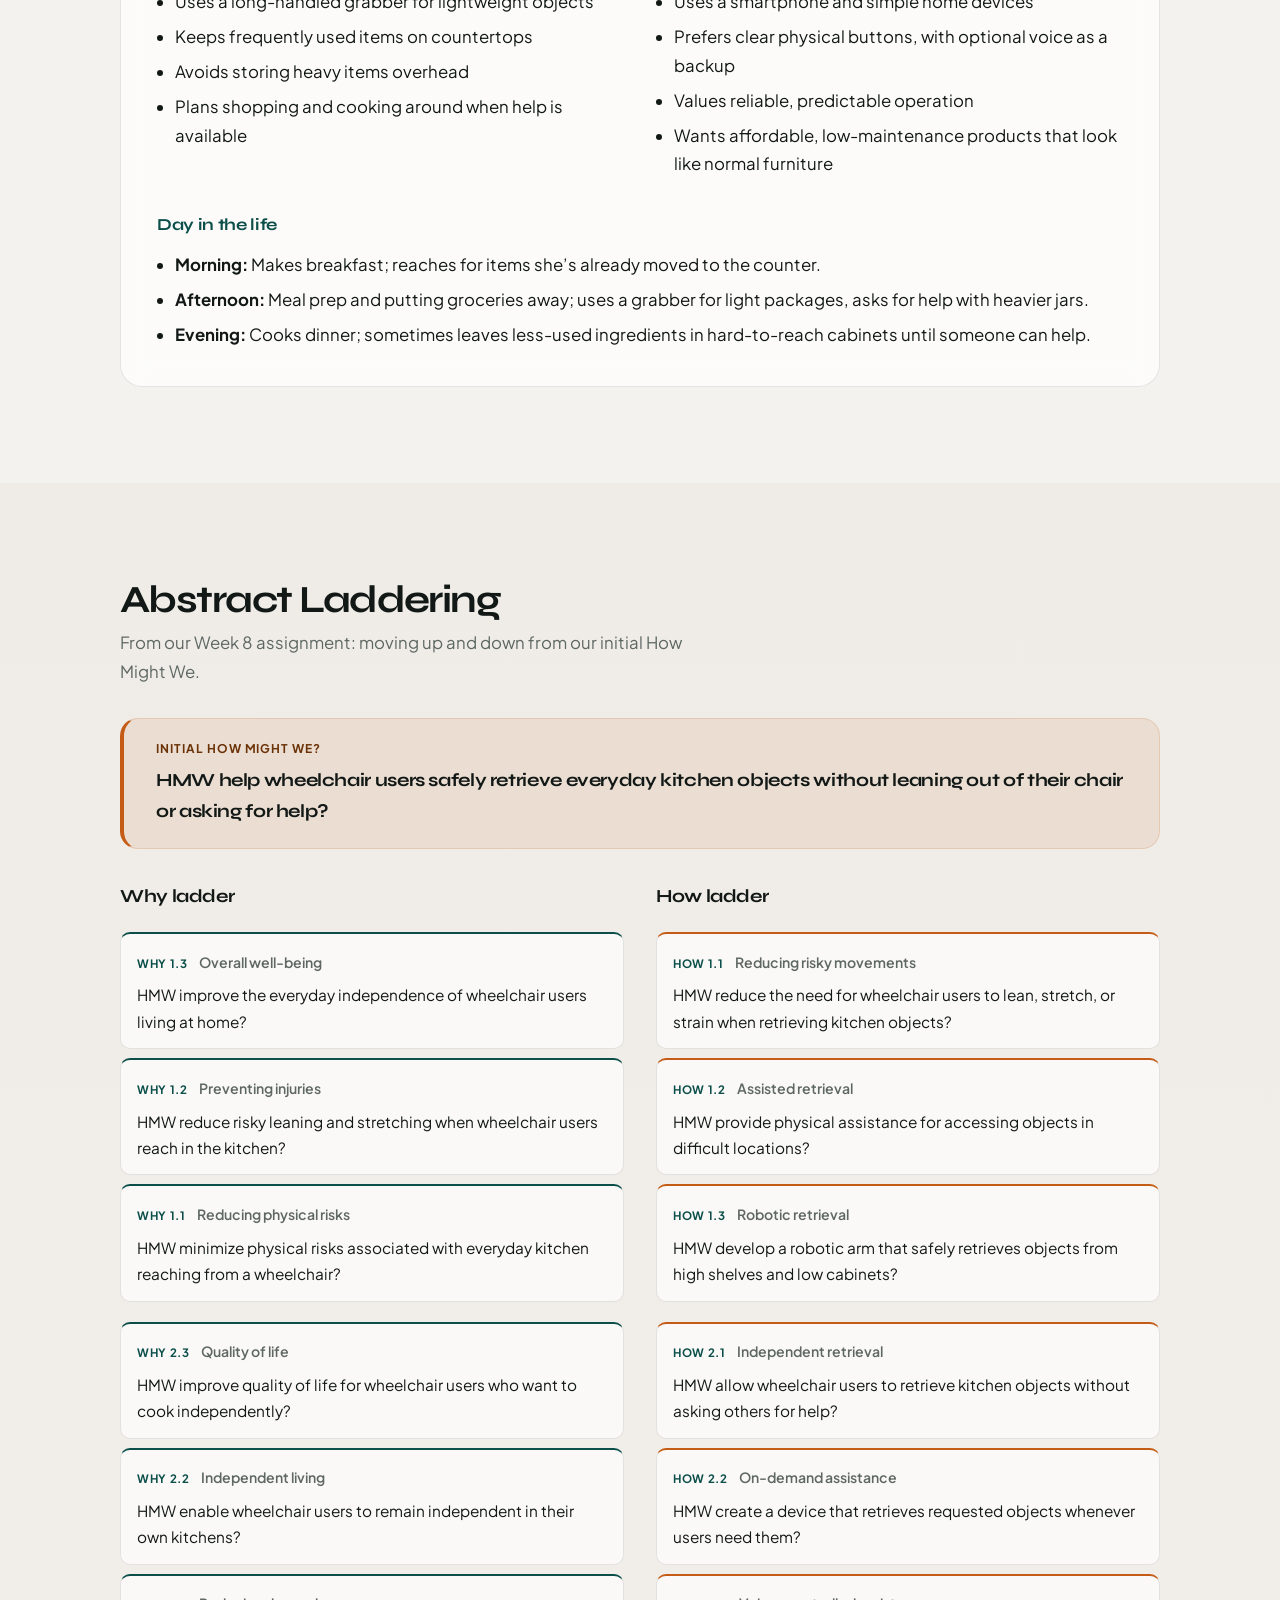
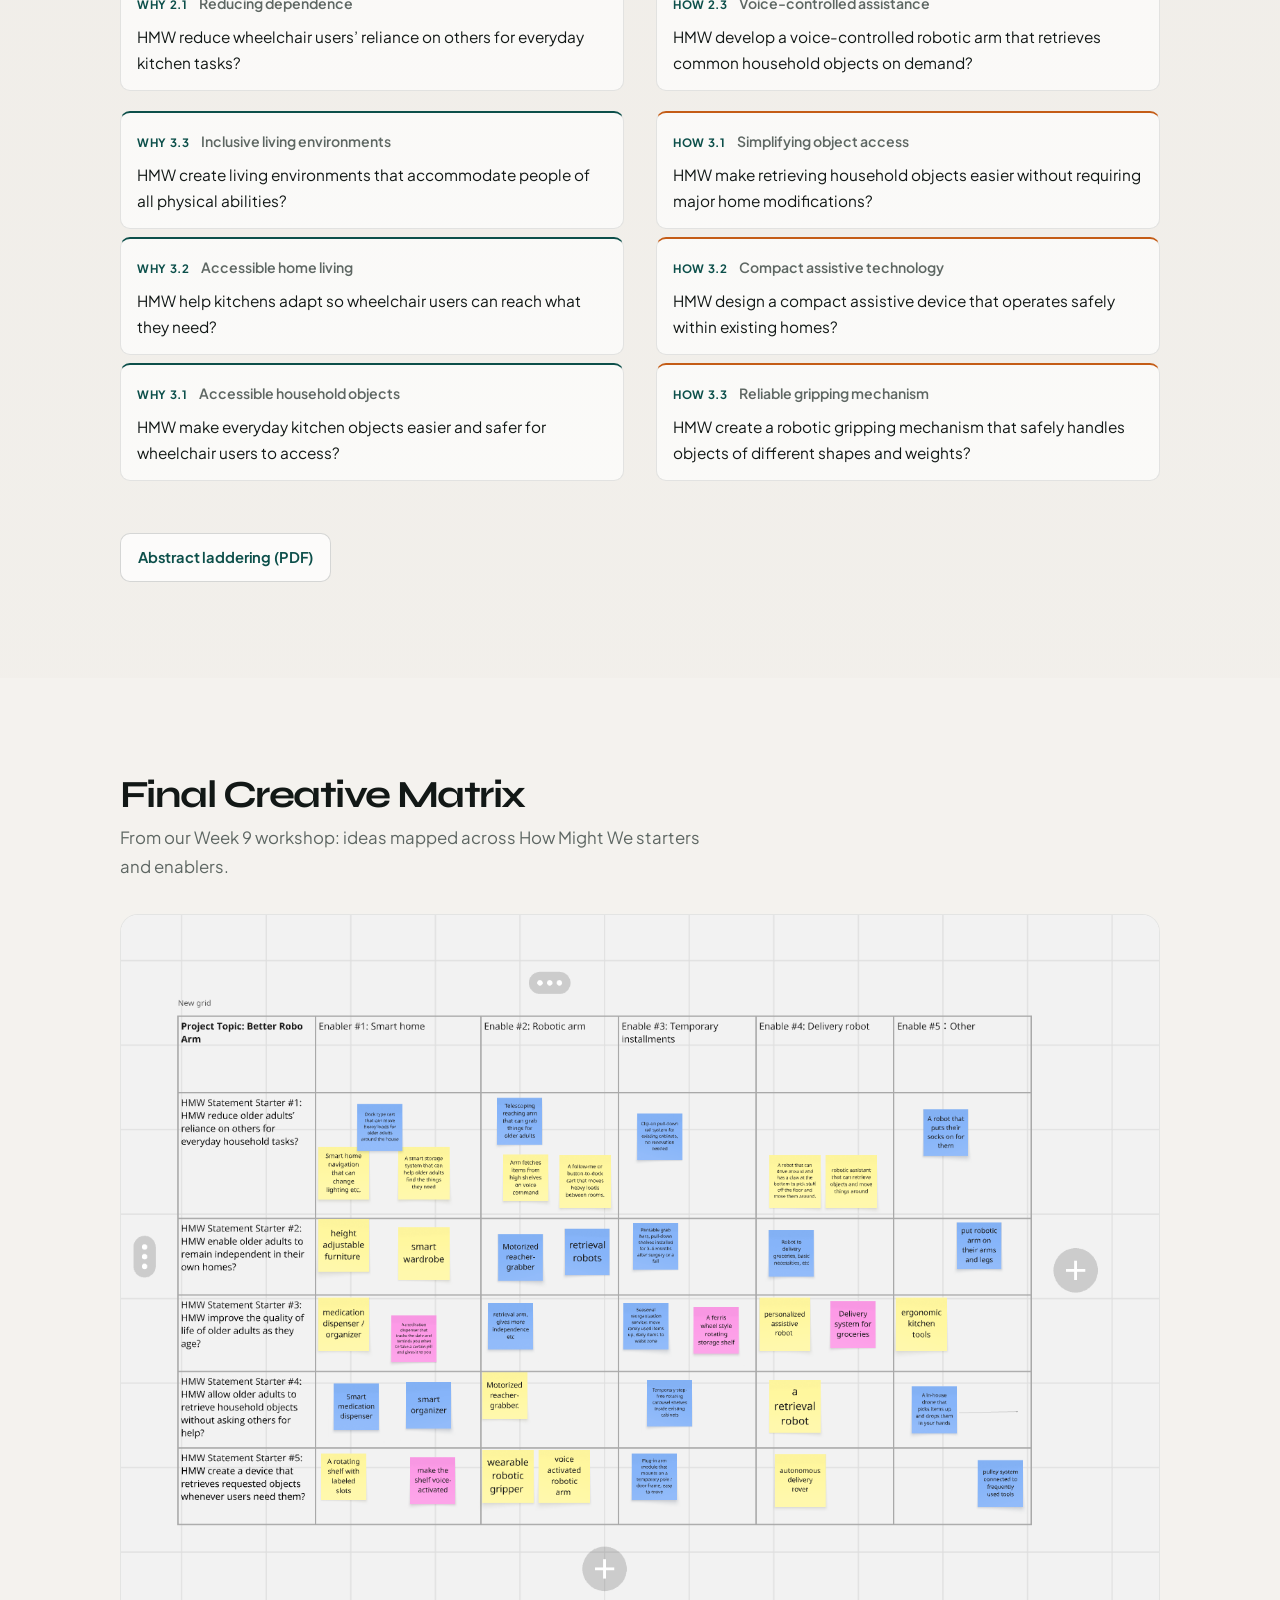
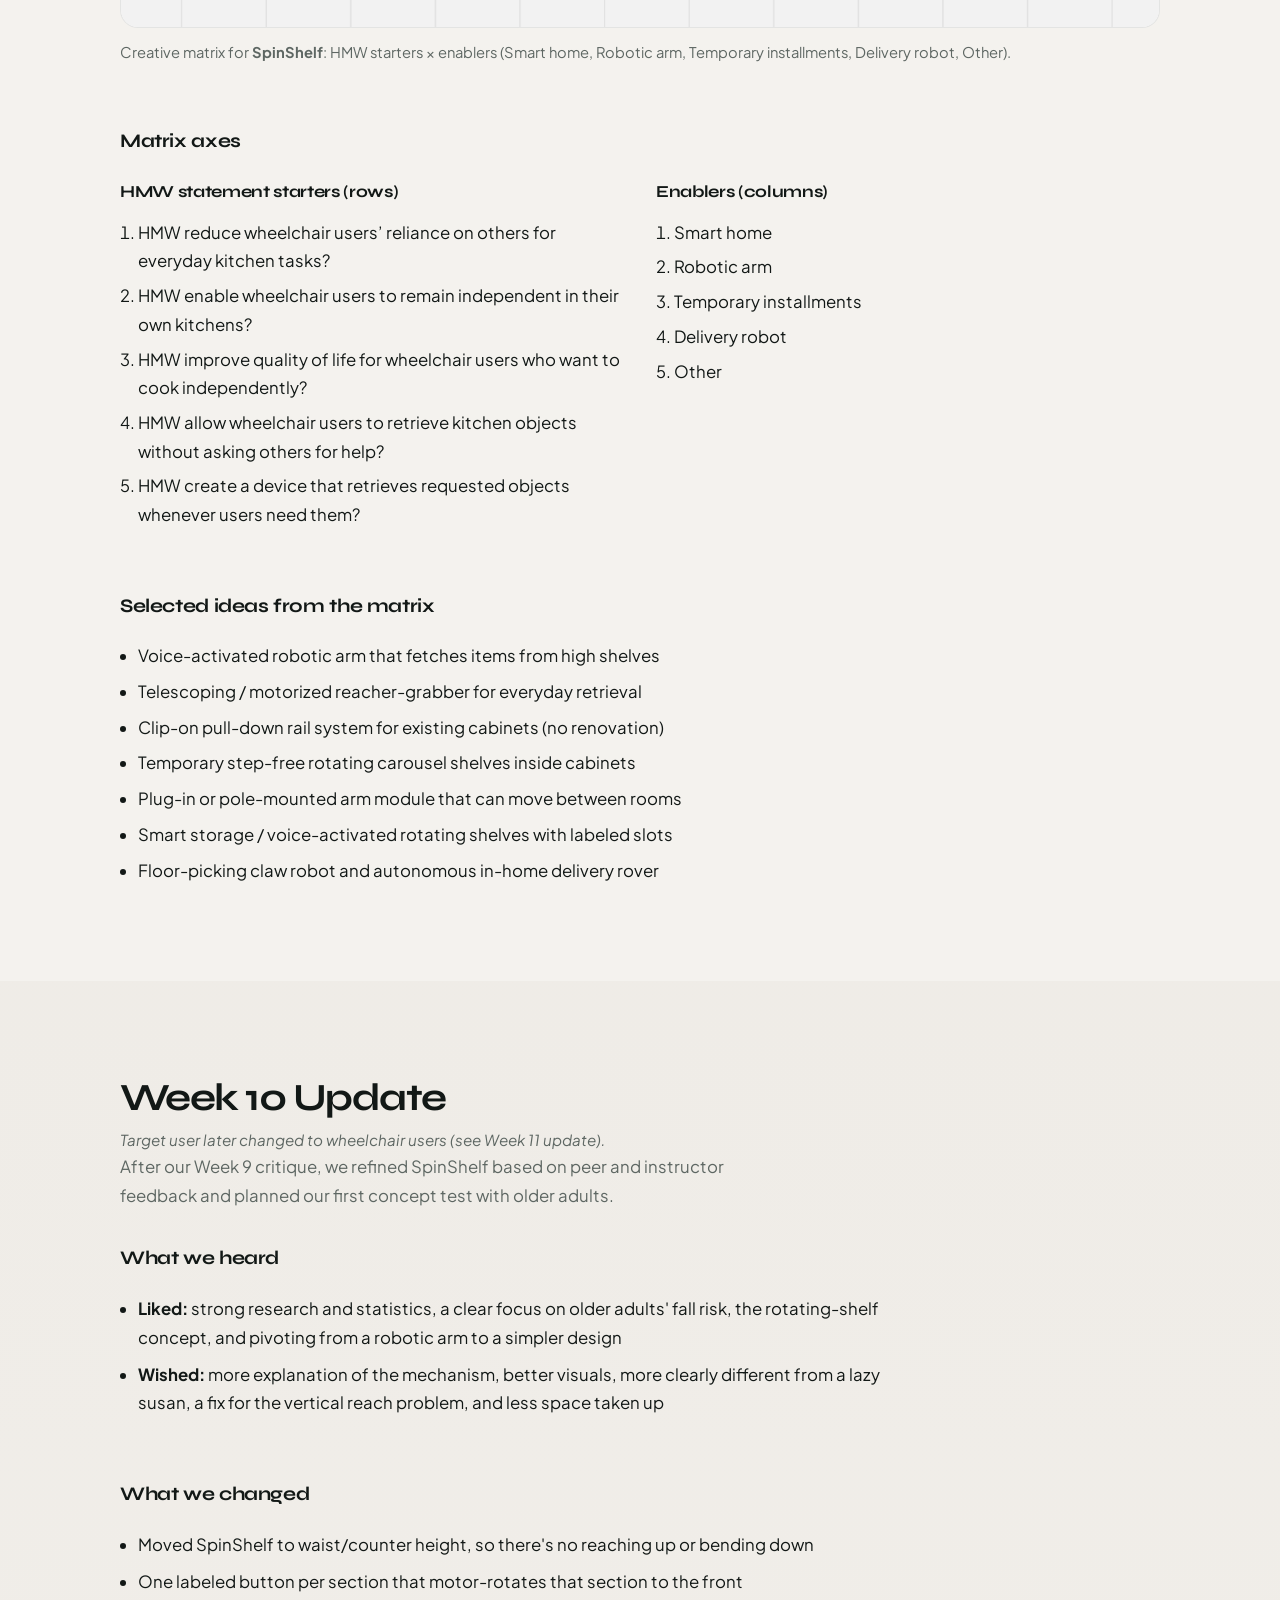
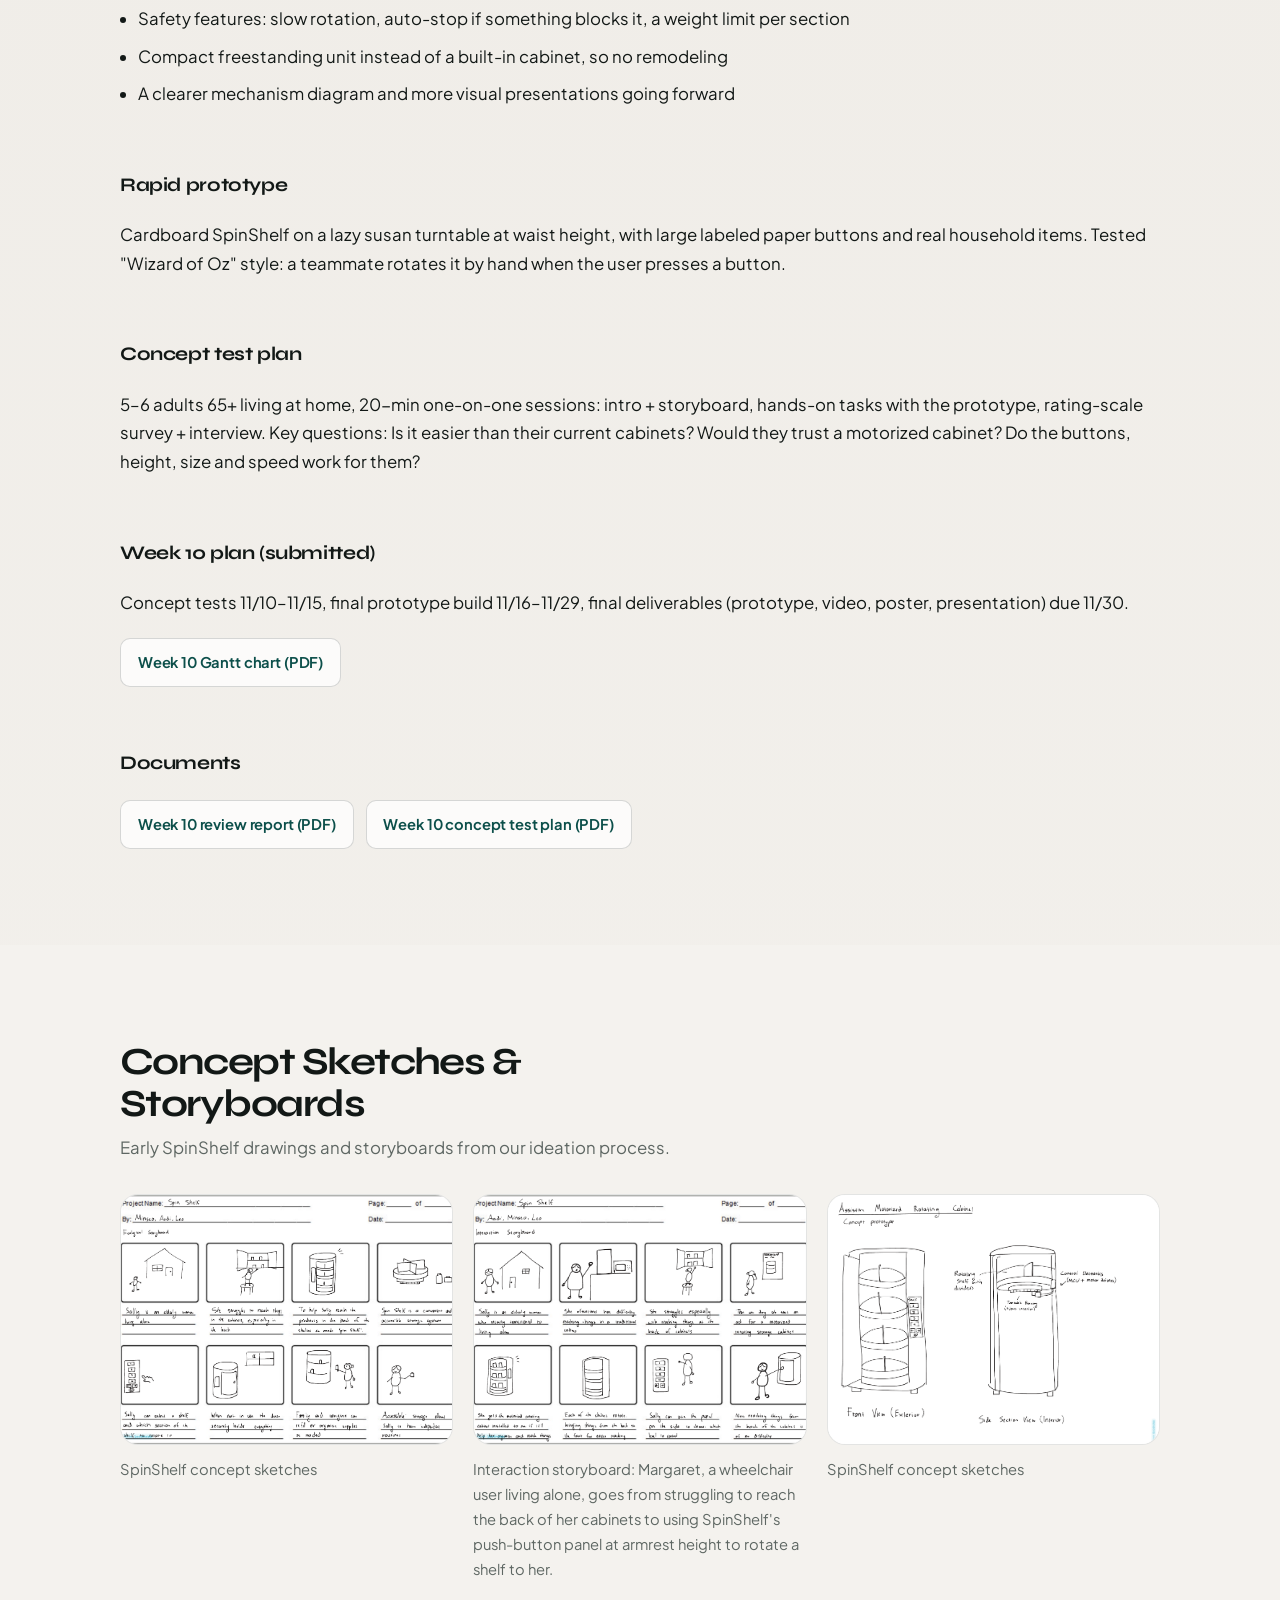
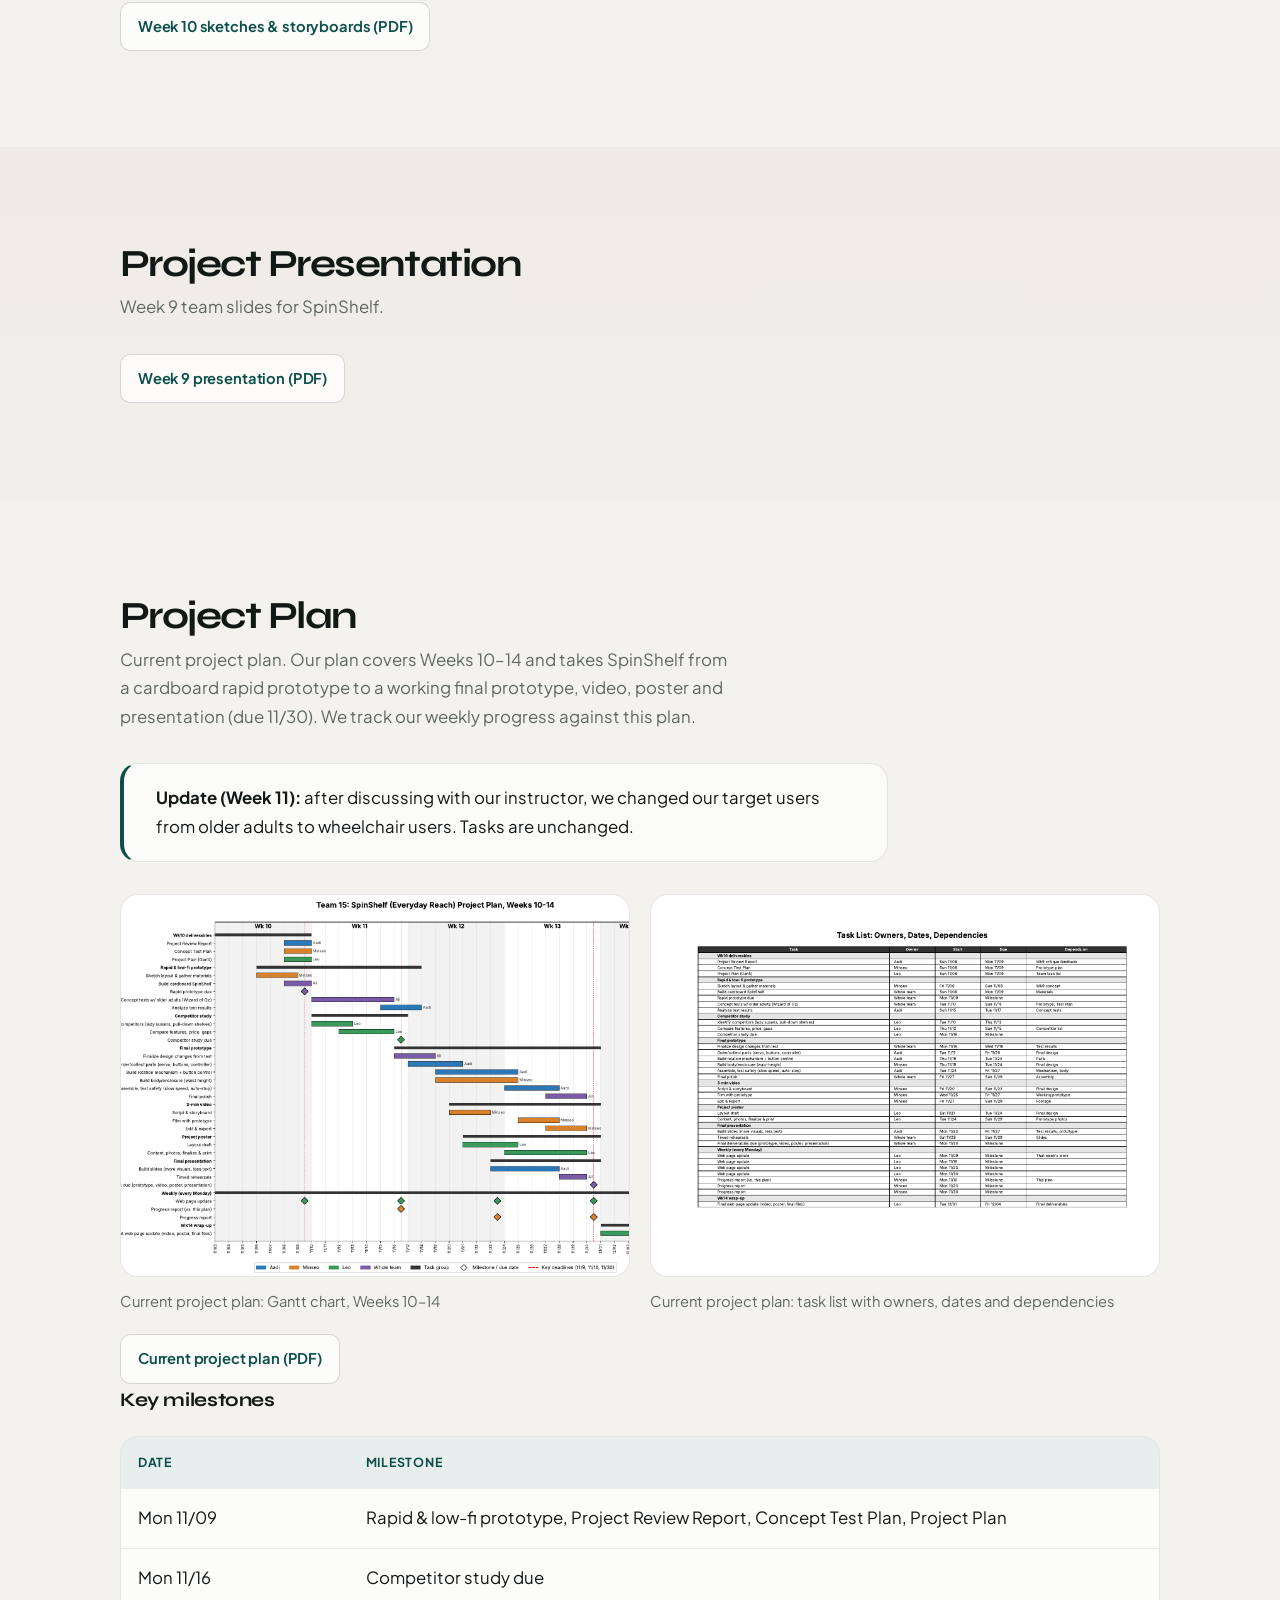
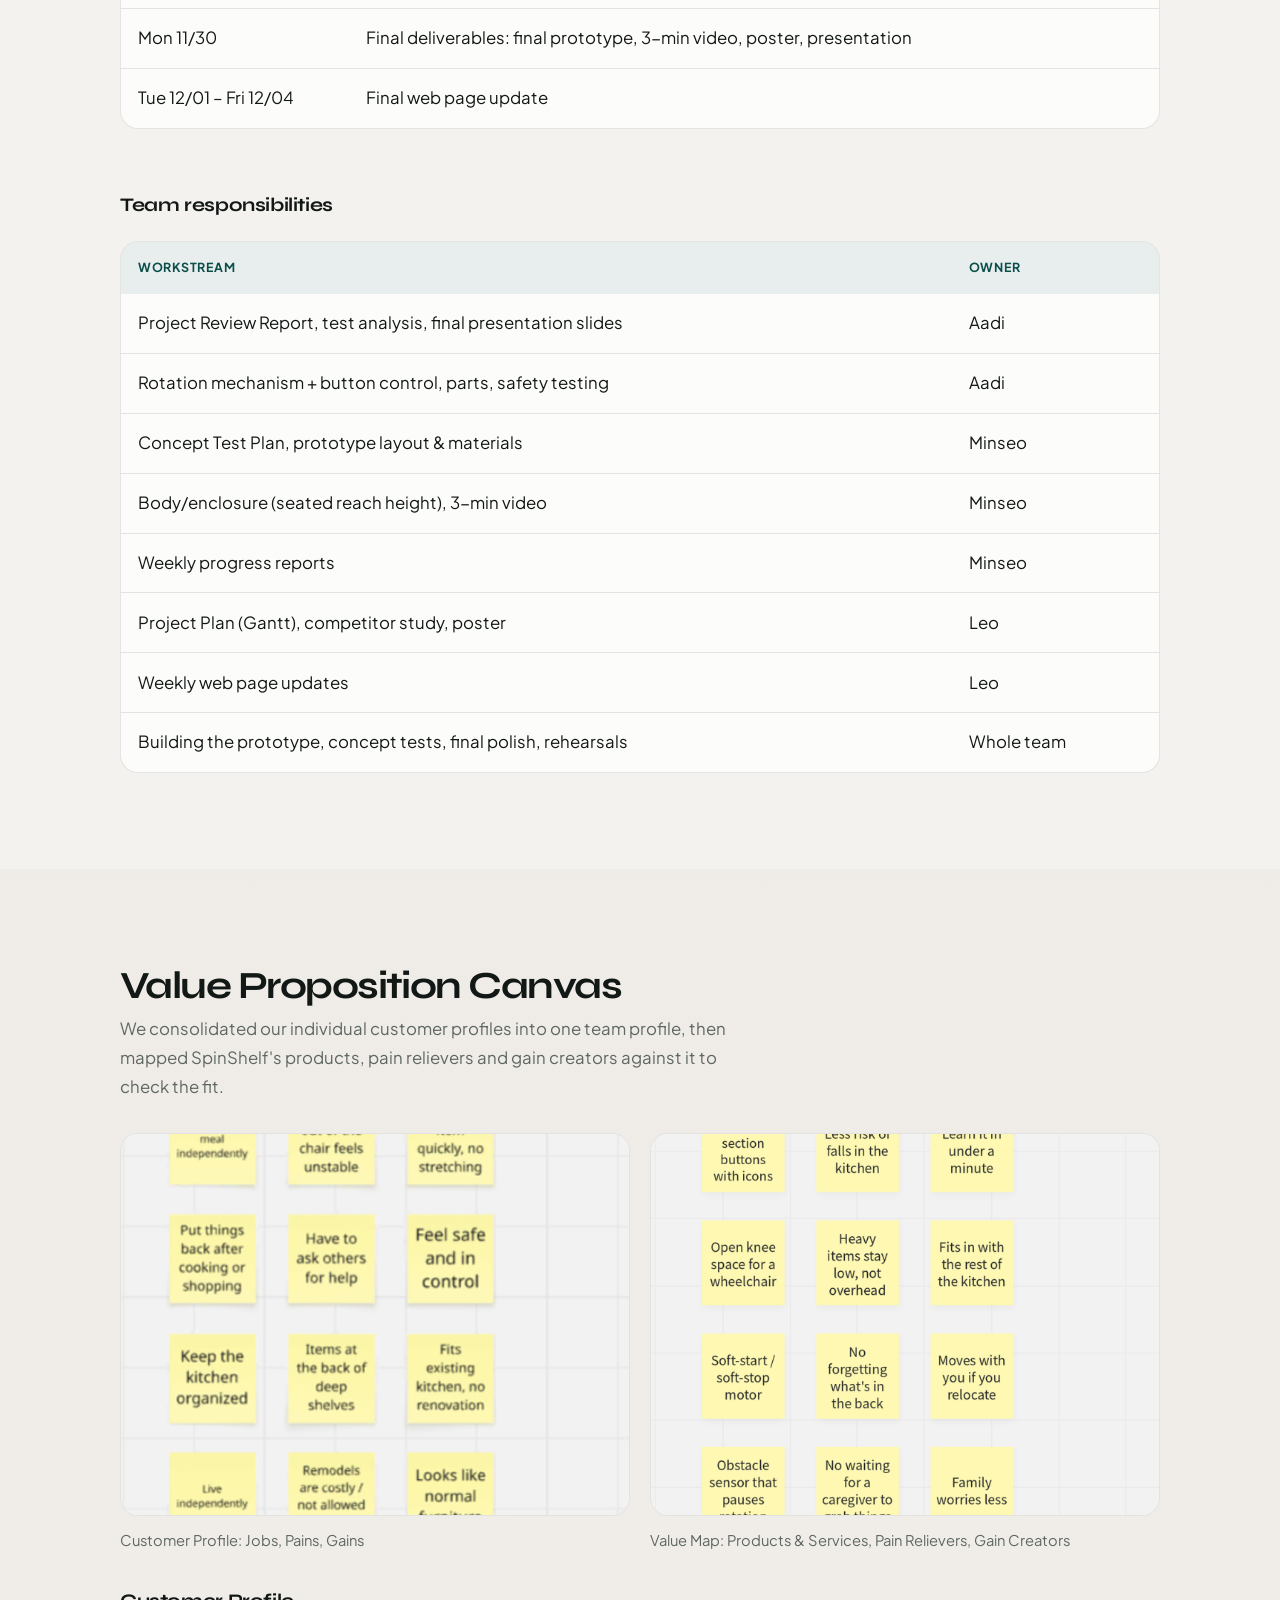
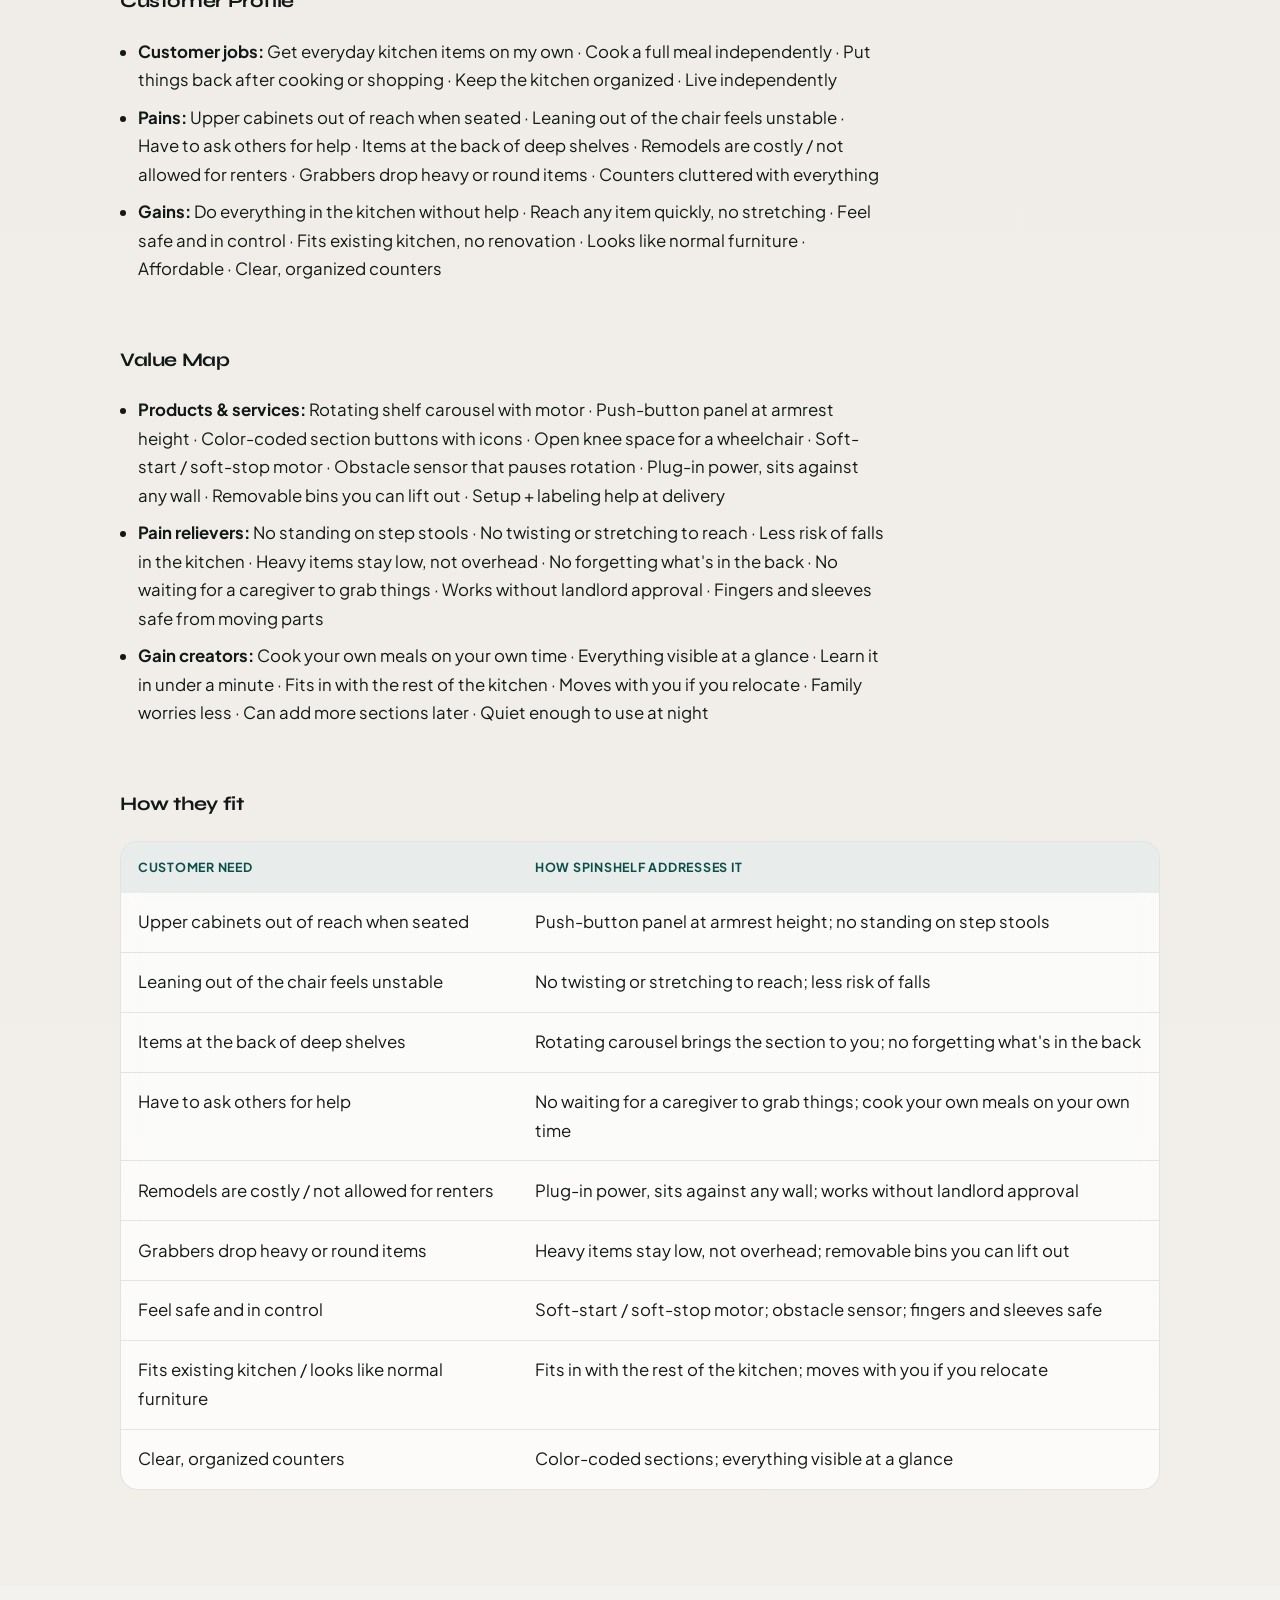
==== commit 4b02f3b1: "Add files via upload" ====
--- a/index.html
+++ b/index.html
@@ -29,6 +29,7 @@
         <li><a href="#project-plan">Project Plan</a></li>
         <li><a href="#value-prop">Value Prop</a></li>
         <li><a href="#prototyping">Prototyping</a></li>
+        <li><a href="#model3d">3D Model</a></li>
         <li><a href="#plan">Week 7 Plan</a></li>
         <li><a href="#references">Earlier Research</a></li>
       </ul>
@@ -869,6 +870,59 @@
       </div>
     </section>
 
+    <!-- Week 12: Improved concept, 3D model -->
+    <section id="model3d" class="section section--alt">
+      <div class="container">
+        <header class="section-header">
+          <h2>Improved Concept &amp; 3D Model</h2>
+          <p>An interactive model of the improved SpinShelf concept for wheelchair users, with updated concept views and storyboard.</p>
+        </header>
+
+        <div class="subsection">
+          <h3>Interactive 3D model</h3>
+          <p>
+            Drag to rotate and scroll or pinch to zoom. The walkthrough plays on load: Margaret presses the Mugs button on the panel by her armrest and the carousel turns that section to the front. The buttons under the model work the same way as the panel. Dimensions in the model are working assumptions, not tested values.
+          </p>
+          <div class="model-frame">
+            <iframe
+              src="assets/wk12/spinshelf-3d.html"
+              title="Interactive 3D concept model of SpinShelf"
+              loading="lazy"
+            ></iframe>
+          </div>
+          <p class="download-row">
+            <a class="btn-download" href="assets/wk12/spinshelf-3d.html" target="_blank" rel="noopener noreferrer">Open the 3D model in a new tab</a>
+          </p>
+        </div>
+
+        <div class="subsection">
+          <h3>Improved concept views and storyboard</h3>
+          <div class="sketch-grid sketch-grid--wide">
+            <figure class="figure sketch-card">
+              <a class="sketch-link" href="assets/wk12/spinshelf-concept-views.png" target="_blank" rel="noopener noreferrer">
+                <img
+                  src="assets/wk12/spinshelf-concept-views.png"
+                  alt="Four views of the improved SpinShelf concept: front, side, see-through and top, with a wheelchair user at the cabinet"
+                  loading="lazy"
+                />
+              </a>
+              <figcaption>Improved concept: seated reach height, open knee space, one colour-coded button per section on a panel at armrest height.</figcaption>
+            </figure>
+            <figure class="figure sketch-card">
+              <a class="sketch-link" href="assets/wk12/spinshelf-storyboard-v2.png" target="_blank" rel="noopener noreferrer">
+                <img
+                  src="assets/wk12/spinshelf-storyboard-v2.png"
+                  alt="Eight-frame storyboard of Margaret, a wheelchair user, pressing the Mugs button on SpinShelf and taking her mug from the front opening"
+                  loading="lazy"
+                />
+              </a>
+              <figcaption>Updated interaction storyboard: Margaret gets her mug without leaning out of her chair or waiting for help.</figcaption>
+            </figure>
+          </div>
+        </div>
+      </div>
+    </section>
+
     <!-- Collaborative Plan (Week 7 original) -->
     <section id="plan" class="section">
       <div class="container">
--- a/styles.css
+++ b/styles.css
@@ -1062,3 +1062,34 @@
     transition: none !important;
   }
 }
+
+/* Week 12: embedded 3D model */
+.model-frame {
+  border: 1px solid var(--color-border);
+  border-radius: var(--radius);
+  overflow: hidden;
+  background: #eef2f1;
+  margin: var(--space-md) 0;
+}
+
+.model-frame iframe {
+  display: block;
+  width: 100%;
+  height: 1340px;
+  border: 0;
+}
+
+@media (max-width: 760px) {
+  .model-frame iframe {
+    height: 1680px;
+  }
+}
+
+.sketch-grid--wide {
+  grid-template-columns: minmax(0, 1fr);
+}
+
+.sketch-grid--wide .sketch-link img {
+  aspect-ratio: auto;
+  object-fit: contain;
+}
